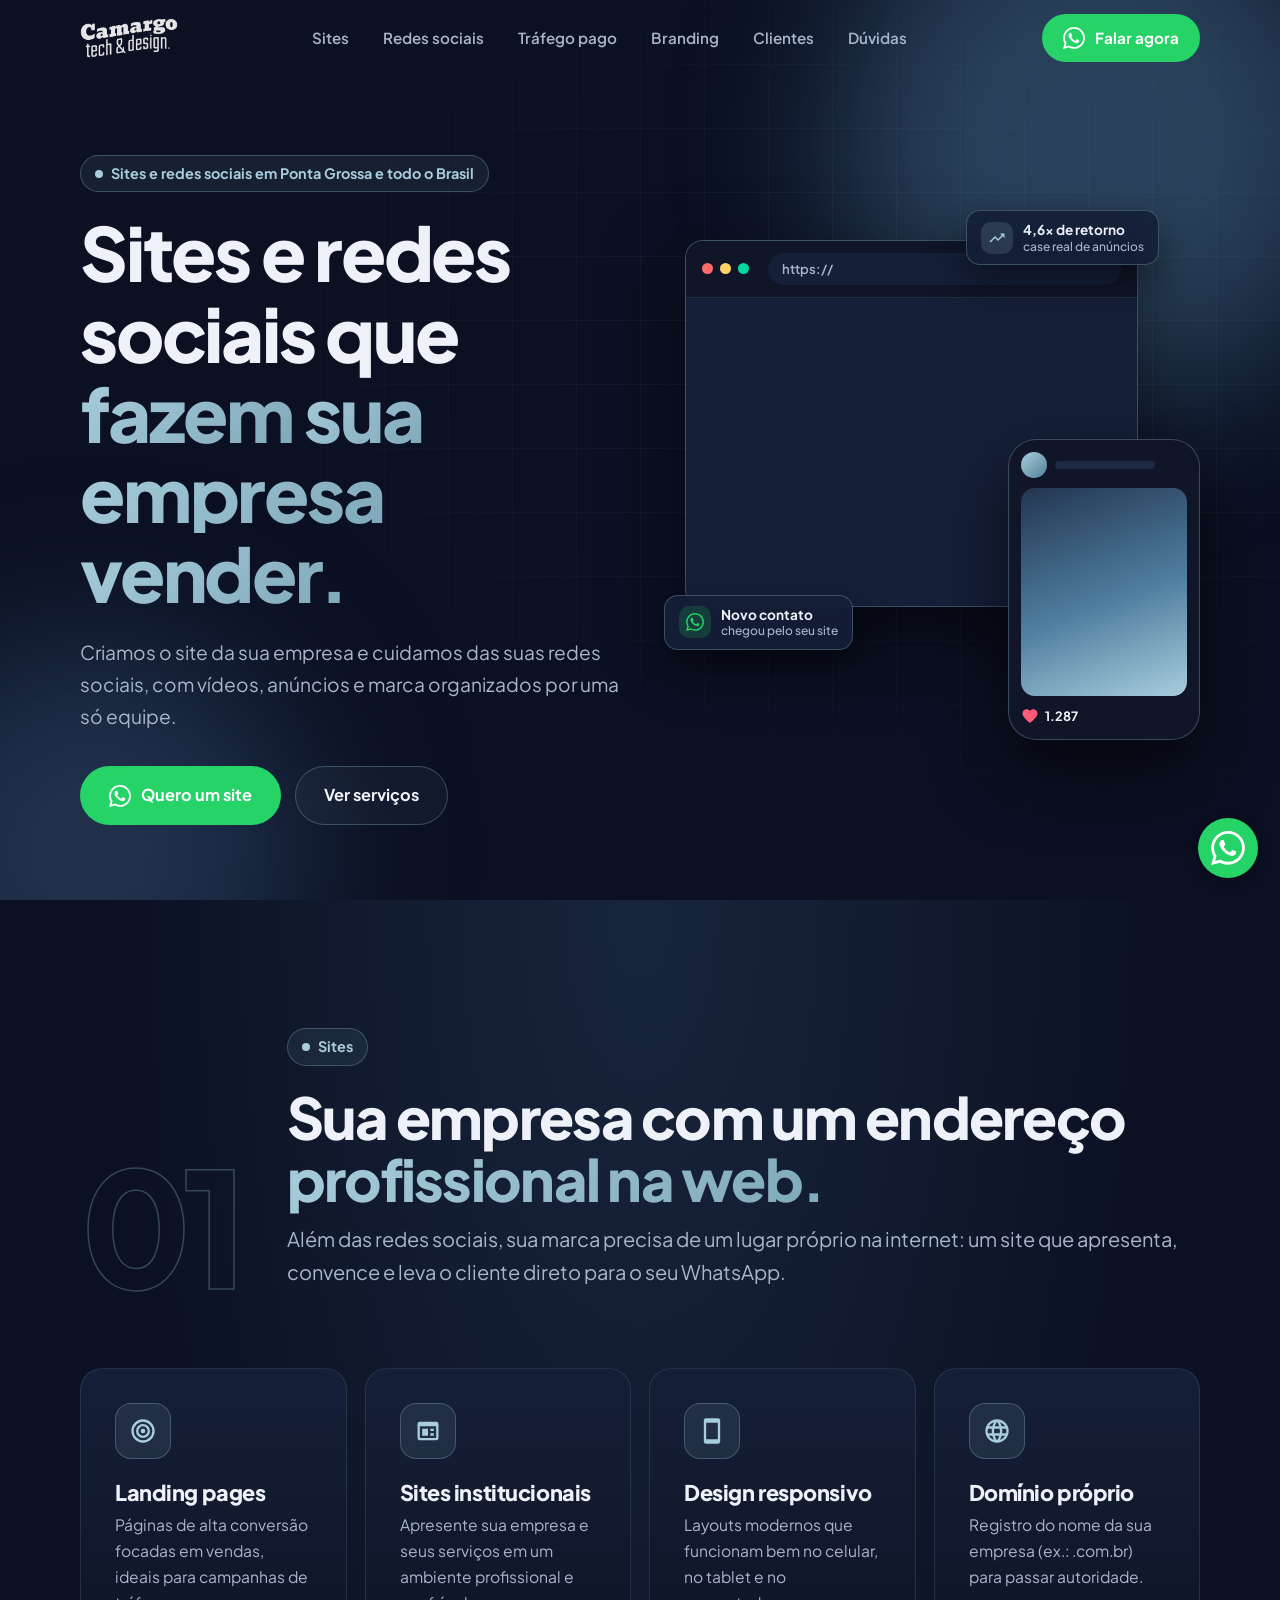
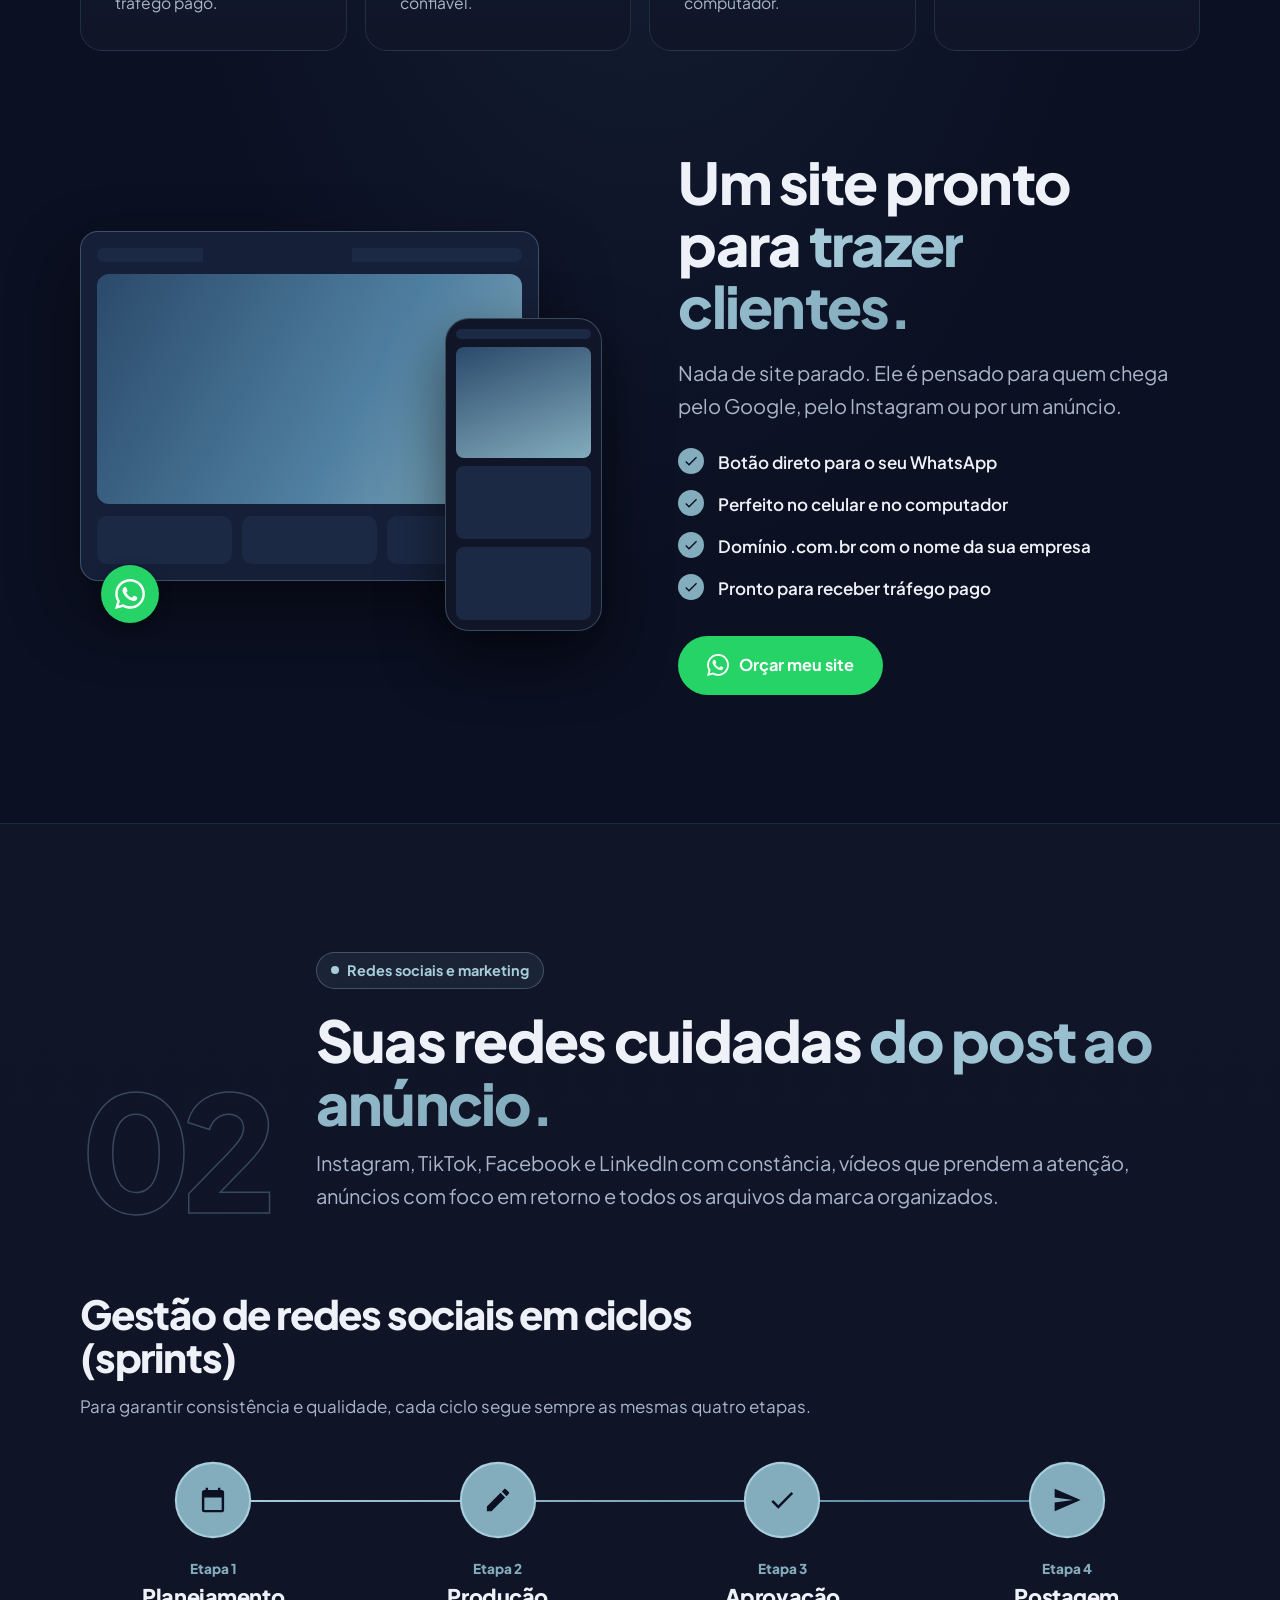
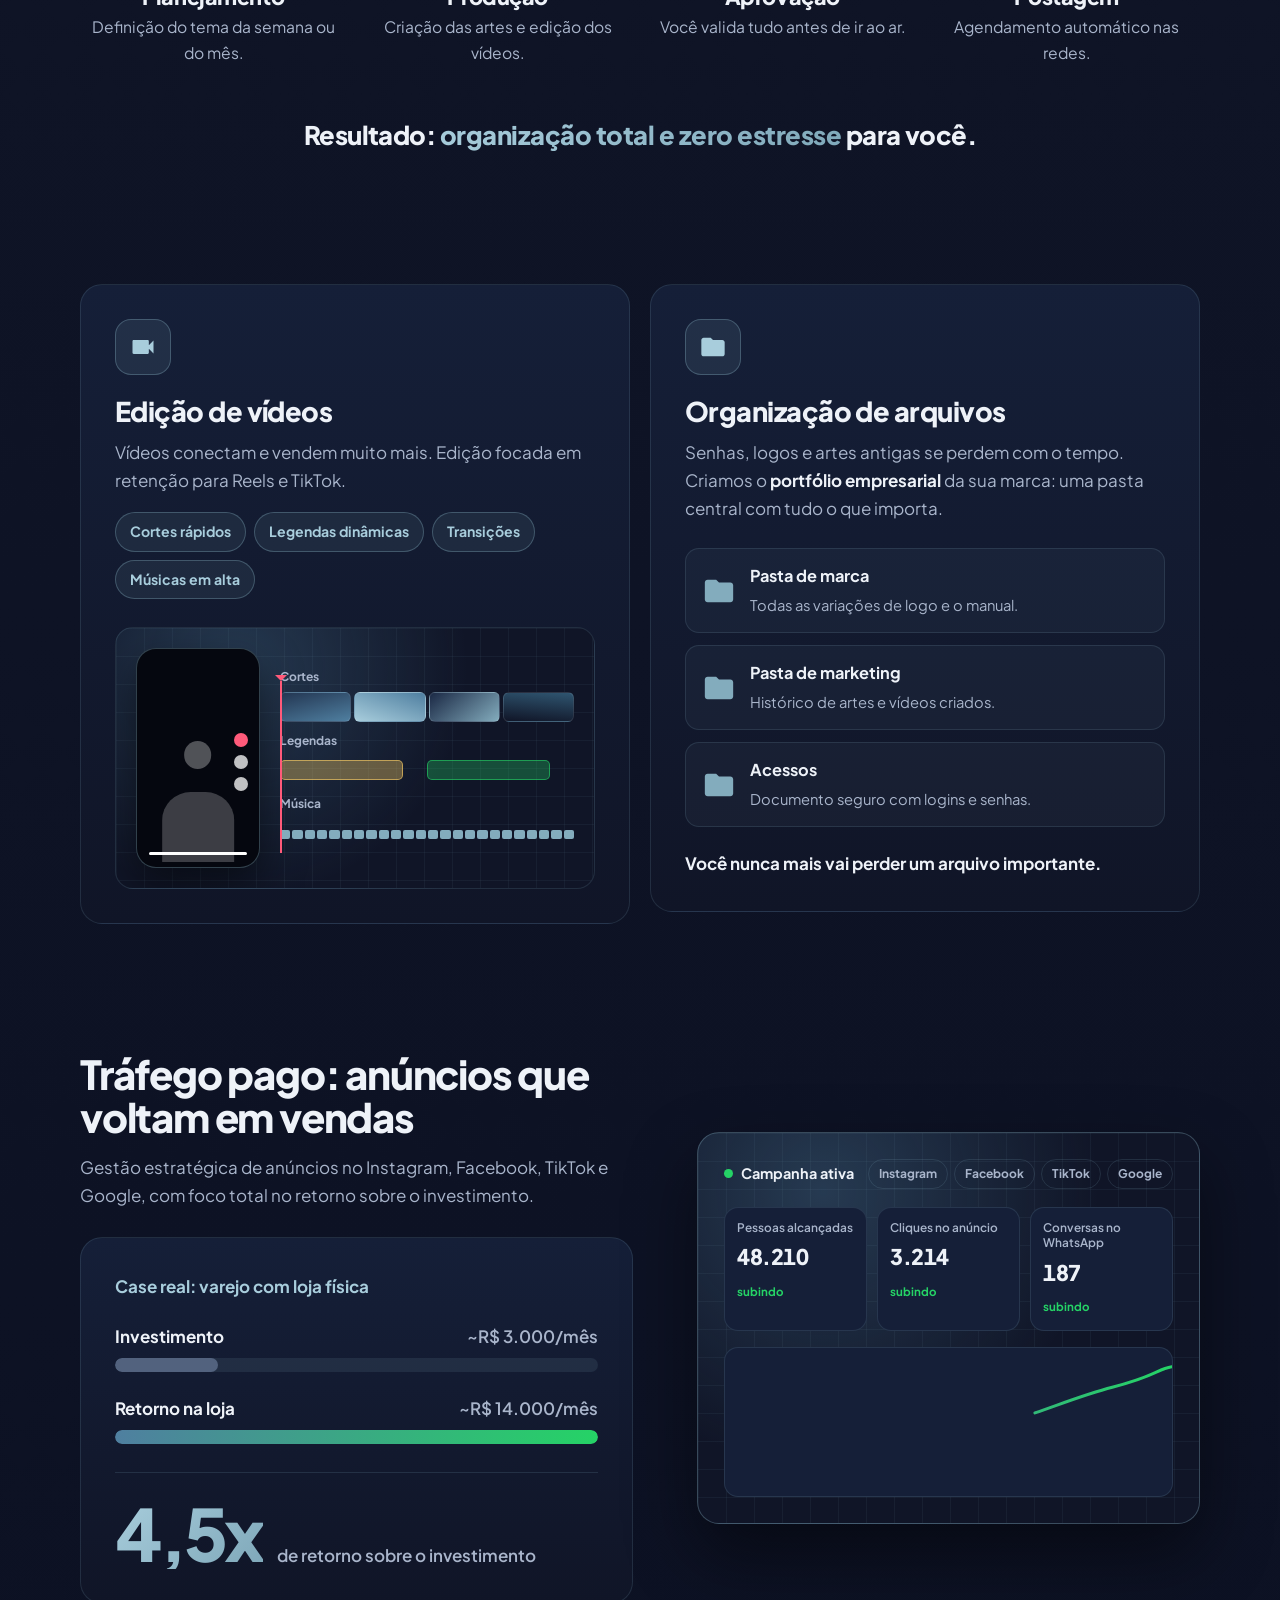
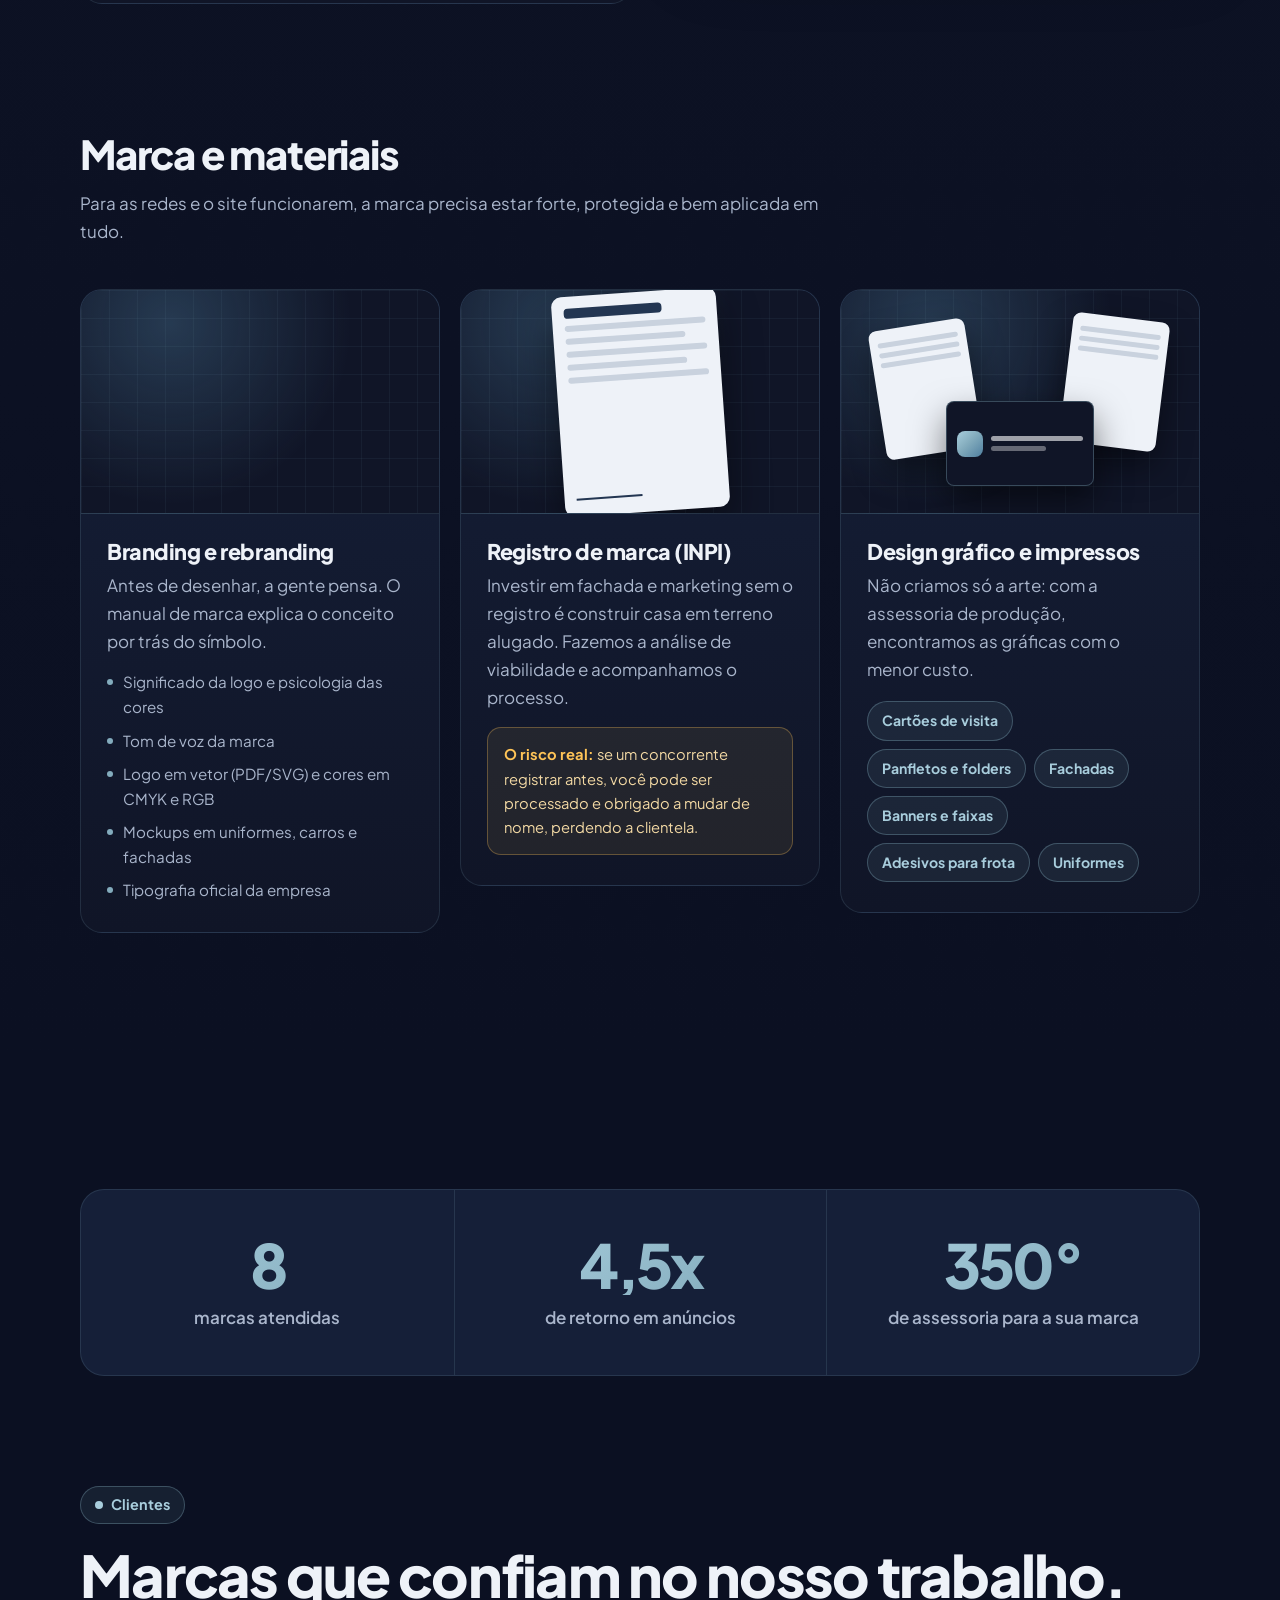
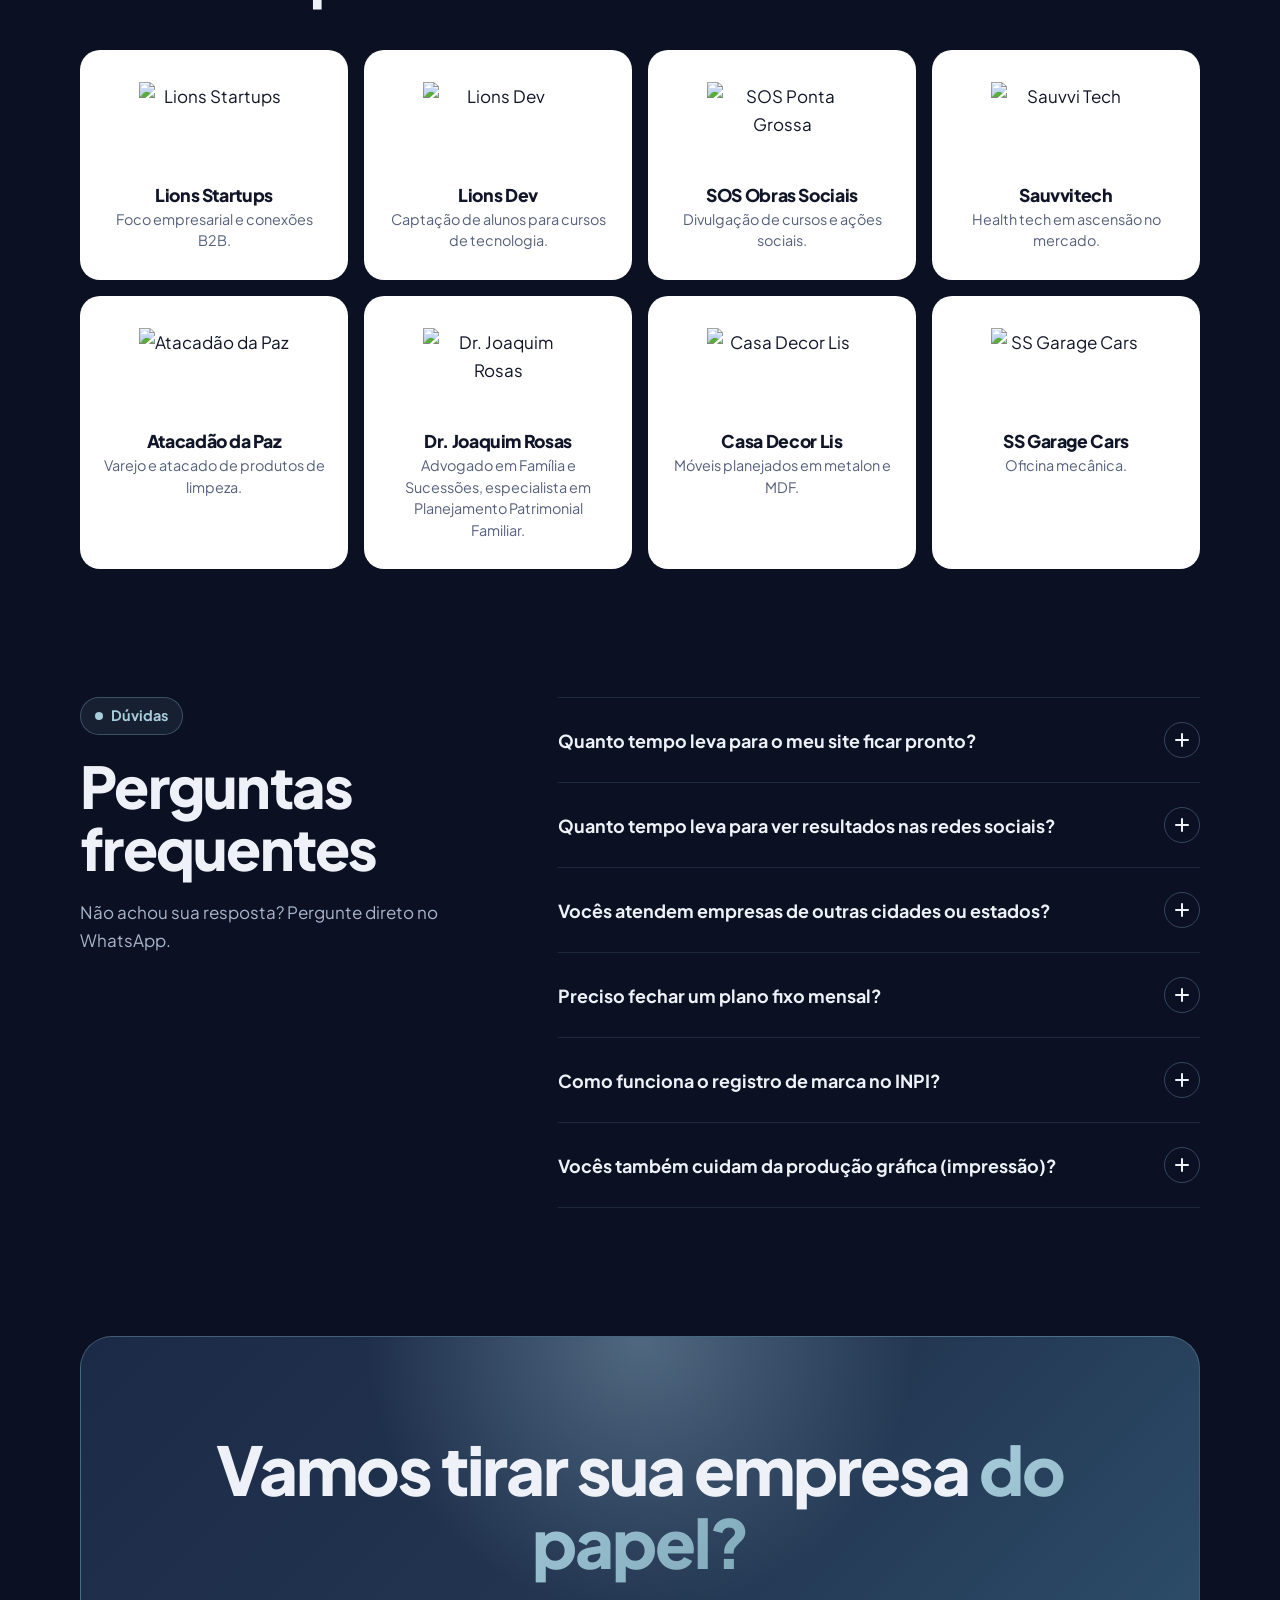
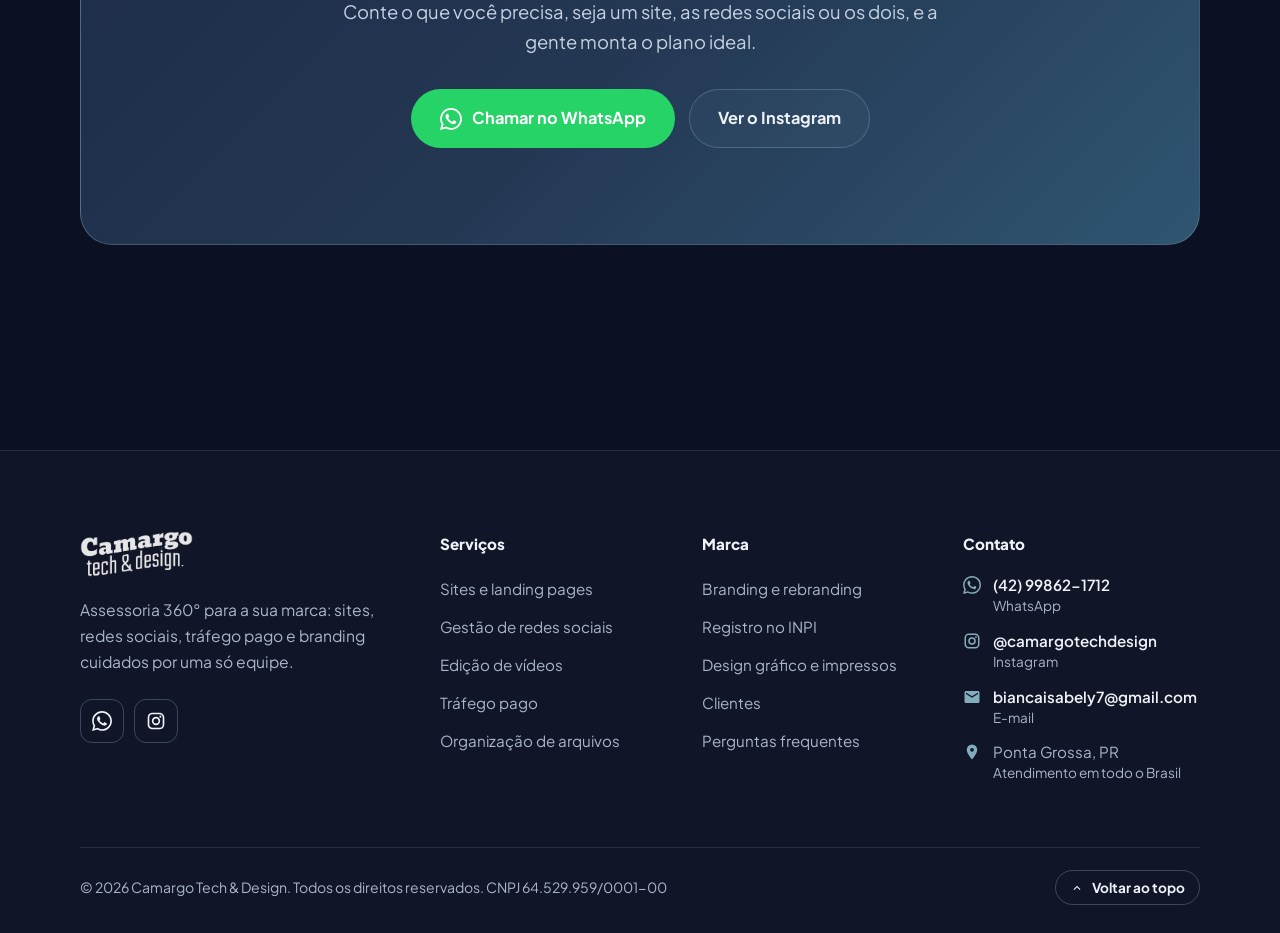
==== index.html @ 4eed2952 "Adiciona e-mail e CNPJ no rodapé Co-Authored-By: Claude Opus 5.5 <noreply@anthropic.com> Claude-Sess" ====
<!DOCTYPE html>
<html lang="pt-BR">
<head>
    <meta charset="UTF-8">
    <meta name="viewport" content="width=device-width, initial-scale=1.0">
    <title>Camargo Tech & Design | Sites, Redes Sociais, Tráfego Pago e Branding</title>
    <meta name="description" content="Sites profissionais, landing pages e gestão de redes sociais. Também cuidamos de edição de vídeos, tráfego pago, branding, registro no INPI e organização dos arquivos da sua marca.">
    <meta name="theme-color" content="#0b1022">
    <link rel="canonical" href="https://camargotechdesign.com.br/">
    <meta property="og:title" content="Camargo Tech & Design">
    <meta property="og:description" content="Sites profissionais e redes sociais que vendem. Assessoria completa para a sua marca.">
    <meta property="og:image" content="https://camargotechdesign.com.br/icon-camargo.png">
    <meta property="og:type" content="website">
    <meta property="og:url" content="https://camargotechdesign.com.br/">
    <link rel="icon" type="image/png" href="favicon.png">
    <link rel="preconnect" href="https://fonts.googleapis.com">
    <link rel="preconnect" href="https://fonts.gstatic.com" crossorigin>
    <link href="https://fonts.googleapis.com/css2?family=Plus+Jakarta+Sans:wght@400;500;600;700;800&display=swap" rel="stylesheet">
    <style>
        /* =========================================
           TOKENS
           ========================================= */
        :root {
            --bg: #0b1022;
            --bg-2: #101527;
            --surface: #151f38;
            --surface-2: #1b2945;
            --navy: #233652;
            --steel: #83acbd;
            --steel-light: #a8cddc;
            --text: #eef2f8;
            --muted: #a9b5cb;
            --line: rgba(131, 172, 189, 0.16);
            --line-strong: rgba(131, 172, 189, 0.35);
            --wa: #25d366;
            --grad: linear-gradient(135deg, #a8cddc 0%, #83acbd 45%, #4f7fa0 100%);
            --font: 'Plus Jakarta Sans', system-ui, -apple-system, 'Segoe UI', sans-serif;
            --wrap: 1200px;
            --gutter: clamp(16px, 4vw, 40px);
            --ease: cubic-bezier(.2, .8, .2, 1);
        }

        *, *::before, *::after { margin: 0; padding: 0; box-sizing: border-box; }
        html { scroll-behavior: smooth; scroll-padding-top: 84px; overflow-x: clip; }
        body {
            font-family: var(--font);
            font-size: 1.0625rem;
            line-height: 1.65;
            color: var(--text);
            background: var(--bg);
            -webkit-font-smoothing: antialiased;
            overflow-x: hidden;
        }
        img { max-width: 100%; height: auto; display: block; }
        a { color: inherit; }
        :focus-visible { outline: 3px solid var(--steel); outline-offset: 3px; border-radius: 6px; }
        .wrap { max-width: var(--wrap); margin: 0 auto; padding: 0 var(--gutter); position: relative; }
        section { padding: clamp(80px, 10vw, 130px) 0; position: relative; }

        h1, h2, h3 { font-weight: 800; letter-spacing: -0.03em; line-height: 1.08; }
        h2 { font-size: clamp(2.1rem, 4.6vw, 3.6rem); margin-bottom: 18px; }
        h3 { font-size: 1.35rem; letter-spacing: -0.02em; margin-bottom: 8px; }
        p { color: var(--muted); }
        p + p { margin-top: 14px; }
        strong { color: var(--text); font-weight: 700; }
        .lead { font-size: clamp(1.1rem, 1.6vw, 1.25rem); max-width: 60ch; }
        .grad-text {
            background: var(--grad);
            background-size: 200% 200%;
            -webkit-background-clip: text;
            background-clip: text;
            -webkit-text-fill-color: transparent;
            animation: gradMove 6s ease-in-out infinite;
        }
        @keyframes gradMove { 0%, 100% { background-position: 0% 50%; } 50% { background-position: 100% 50%; } }

        .tag {
            display: inline-flex;
            align-items: center;
            gap: 8px;
            font-size: .9rem;
            font-weight: 700;
            color: var(--steel-light);
            background: rgba(131, 172, 189, .1);
            border: 1px solid var(--line-strong);
            padding: 6px 14px;
            border-radius: 999px;
            margin-bottom: 20px;
        }
        .tag::before {
            content: '';
            width: 8px; height: 8px;
            border-radius: 50%;
            background: var(--steel-light);
            box-shadow: 0 0 0 0 rgba(168, 205, 220, .6);
            animation: ping 2s infinite;
        }
        @keyframes ping {
            0% { box-shadow: 0 0 0 0 rgba(168, 205, 220, .6); }
            80%, 100% { box-shadow: 0 0 0 10px rgba(168, 205, 220, 0); }
        }

        /* =========================================
           BOTÕES
           ========================================= */
        .btn {
            display: inline-flex;
            align-items: center;
            justify-content: center;
            gap: 10px;
            font-family: var(--font);
            font-weight: 700;
            font-size: 1.02rem;
            text-decoration: none;
            padding: 15px 28px;
            border-radius: 999px;
            border: 1.5px solid transparent;
            position: relative;
            overflow: hidden;
            transition: transform .3s var(--ease), box-shadow .3s ease, background-color .3s ease, border-color .3s ease;
        }
        .btn svg { width: 20px; height: 20px; fill: currentColor; flex-shrink: 0; }
        .btn:hover { transform: translateY(-2px); }
        /* Botão no padrão do WhatsApp: verde oficial, ícone e texto brancos */
        .btn-wa { background: var(--wa); color: #fff; font-weight: 700; }
        .btn-wa:hover { background: #1ebe5d; }
        .btn-wa svg { width: 22px; height: 22px; }
        .btn-ghost { border-color: var(--line-strong); color: var(--text); background: rgba(131,172,189,.06); }
        .btn-ghost:hover { border-color: var(--steel-light); background: rgba(131,172,189,.14); }

        /* =========================================
           NAVBAR
           ========================================= */
        .nav {
            position: fixed;
            top: 0; left: 0; right: 0;
            z-index: 50;
            transition: background-color .4s ease, border-color .4s ease;
            border-bottom: 1px solid transparent;
        }
        .nav.scrolled {
            background: rgba(11, 16, 34, .82);
            backdrop-filter: blur(16px);
            -webkit-backdrop-filter: blur(16px);
            border-color: var(--line);
        }
        .nav .wrap { display: flex; align-items: center; justify-content: space-between; gap: 24px; height: 76px; }
        .nav-logo img { height: 40px; width: auto; }
        .nav-links { display: flex; gap: 6px; list-style: none; }
        .nav-links a {
            display: block;
            padding: 8px 14px;
            border-radius: 999px;
            font-weight: 600;
            font-size: .95rem;
            color: var(--muted);
            text-decoration: none;
            transition: color .25s ease, background-color .25s ease;
        }
        .nav-links a:hover, .nav-links a.active { color: var(--text); background: rgba(131,172,189,.12); }
        .nav .btn { padding: 10px 20px; font-size: .95rem; }
        .nav-toggle {
            display: none;
            width: 44px; height: 44px;
            border: 1px solid var(--line-strong);
            border-radius: 12px;
            background: transparent;
            cursor: pointer;
            position: relative;
        }
        .nav-toggle span {
            position: absolute;
            left: 11px;
            width: 20px; height: 2px;
            border-radius: 2px;
            background: var(--text);
            transition: transform .35s var(--ease), opacity .3s ease;
        }
        .nav-toggle span:nth-child(1) { top: 15px; }
        .nav-toggle span:nth-child(2) { top: 21px; }
        .nav-toggle span:nth-child(3) { top: 27px; }
        .nav-toggle.open span:nth-child(1) { transform: translateY(6px) rotate(45deg); }
        .nav-toggle.open span:nth-child(2) { opacity: 0; }
        .nav-toggle.open span:nth-child(3) { transform: translateY(-6px) rotate(-45deg); }
        .mobile-menu {
            position: fixed;
            inset: 76px 0 0 0;
            z-index: 49;
            background: rgba(11, 16, 34, .97);
            backdrop-filter: blur(16px);
            -webkit-backdrop-filter: blur(16px);
            padding: 24px var(--gutter);
            display: flex;
            flex-direction: column;
            gap: 4px;
            opacity: 0;
            visibility: hidden;
            transform: translateY(-12px);
            transition: opacity .35s ease, transform .35s var(--ease), visibility .35s;
        }
        .mobile-menu.open { opacity: 1; visibility: visible; transform: none; }
        .mobile-menu a:not(.btn) {
            font-weight: 700;
            font-size: 1.5rem;
            text-decoration: none;
            padding: 14px 0;
            border-bottom: 1px solid var(--line);
        }
        .mobile-menu .btn { margin-top: 24px; font-size: 1.05rem; }

        /* =========================================
           HERO
           ========================================= */
        .hero {
            position: relative;
            min-height: 100vh;
            padding: 140px 0 60px;
            display: flex;
            flex-direction: column;
            justify-content: center;
            overflow: hidden;
        }
        .hero::before {
            content: '';
            position: absolute;
            inset: 0;
            background-image:
                linear-gradient(var(--line) 1px, transparent 1px),
                linear-gradient(90deg, var(--line) 1px, transparent 1px);
            background-size: 64px 64px;
            mask-image: radial-gradient(ellipse at 70% 40%, #000 0%, transparent 65%);
            -webkit-mask-image: radial-gradient(ellipse at 70% 40%, #000 0%, transparent 65%);
            opacity: .6;
            pointer-events: none;
        }
        .orb { position: absolute; border-radius: 50%; filter: blur(80px); pointer-events: none; }
        .orb.o1 { width: 520px; height: 520px; top: -120px; right: -80px; background: rgba(79, 127, 160, .45); animation: drift 14s ease-in-out infinite; }
        .orb.o2 { width: 420px; height: 420px; bottom: -160px; left: -120px; background: rgba(35, 54, 82, .9); animation: drift 18s ease-in-out infinite reverse; }
        @keyframes drift {
            0%, 100% { transform: translate(0, 0) scale(1); }
            50% { transform: translate(-40px, 30px) scale(1.1); }
        }
        .hero .wrap {
            display: grid;
            grid-template-columns: 1.05fr 1fr;
            gap: clamp(40px, 5vw, 72px);
            align-items: center;
        }
        .hero h1 { font-size: clamp(2.6rem, 5.8vw, 4.8rem); margin-bottom: 24px; }
        .hero h1 .w {
            display: inline-block;
            opacity: 0;
            transform: translateY(40px) rotate(3deg);
            animation: wordIn .8s var(--ease) forwards;
        }
        @keyframes wordIn { to { opacity: 1; transform: none; } }
        .hero h1 .w.grad-text { animation: wordIn .8s var(--ease) forwards, gradMove 6s ease-in-out infinite; }
        .hero-text { font-size: 1.2rem; max-width: 48ch; margin-bottom: 34px; }
        .hero-cta { display: flex; flex-wrap: wrap; gap: 14px; }
        .fade-in { opacity: 0; animation: fadeUp .9s var(--ease) forwards; }
        @keyframes fadeUp { from { opacity: 0; transform: translateY(24px); } to { opacity: 1; transform: none; } }

        /* Mockup animado: site sendo montado + post no celular */
        .mock { position: relative; height: clamp(360px, 40vw, 500px); }
        .browser {
            position: absolute;
            top: 0; left: 0;
            width: 88%;
            background: var(--surface);
            border: 1px solid var(--line-strong);
            border-radius: 18px;
            box-shadow: 0 30px 80px rgba(0,0,0,.5);
            overflow: hidden;
            animation: floatY 7s ease-in-out infinite;
        }
        .browser-bar {
            display: flex;
            align-items: center;
            gap: 7px;
            padding: 12px 16px;
            border-bottom: 1px solid var(--line);
            background: var(--bg-2);
        }
        .browser-bar i { width: 11px; height: 11px; border-radius: 50%; }
        .browser-bar i:nth-child(1) { background: #ff6b6b; }
        .browser-bar i:nth-child(2) { background: #ffd166; }
        .browser-bar i:nth-child(3) { background: #06d6a0; }
        .url {
            margin-left: 12px;
            flex: 1;
            font-size: .82rem;
            font-weight: 600;
            color: var(--muted);
            background: var(--surface);
            border-radius: 999px;
            padding: 5px 14px;
            overflow: hidden;
            white-space: nowrap;
        }
        .typed { display: inline-block; overflow: hidden; vertical-align: bottom; color: var(--steel-light); font-weight: 700; width: 0; animation: typing 9s steps(17) infinite; }
        @keyframes typing { 0% { width: 0; } 20%, 90% { width: 17ch; } 100% { width: 0; } }
        .screen { padding: 18px; display: grid; gap: 12px; }
        .blk { border-radius: 10px; background: var(--surface-2); opacity: 0; animation: build 9s var(--ease) infinite; }
        .blk.nav-b { height: 18px; background: linear-gradient(90deg, var(--surface-2) 30%, transparent 30% 55%, var(--surface-2) 55%); animation-delay: .4s; }
        .blk.hero-b {
            height: clamp(110px, 12vw, 150px);
            background: linear-gradient(120deg, #2b4a6b, #4f7fa0 60%, #83acbd);
            animation-delay: .9s;
            padding: 18px;
            display: flex;
            flex-direction: column;
            justify-content: center;
            gap: 10px;
        }
        .blk.hero-b span { display: block; height: 12px; border-radius: 6px; background: rgba(255,255,255,.85); }
        .blk.hero-b span:nth-child(1) { width: 62%; height: 16px; }
        .blk.hero-b span:nth-child(2) { width: 44%; opacity: .7; }
        .blk.hero-b span:nth-child(3) { width: 90px; height: 24px; border-radius: 999px; background: var(--wa); margin-top: 6px; }
        .cards-b { display: grid; grid-template-columns: repeat(3, 1fr); gap: 12px; }
        .cards-b .blk { height: clamp(56px, 7vw, 80px); }
        .cards-b .blk:nth-child(1) { animation-delay: 1.4s; }
        .cards-b .blk:nth-child(2) { animation-delay: 1.6s; }
        .cards-b .blk:nth-child(3) { animation-delay: 1.8s; }
        @keyframes build {
            0% { opacity: 0; transform: translateY(14px) scale(.96); }
            8%, 88% { opacity: 1; transform: none; }
            100% { opacity: 0; transform: translateY(-6px); }
        }
        .phone {
            position: absolute;
            right: 0; bottom: 0;
            width: clamp(150px, 15vw, 196px);
            background: var(--bg-2);
            border: 1px solid var(--line-strong);
            border-radius: 28px;
            padding: 12px;
            box-shadow: 0 30px 70px rgba(0,0,0,.6);
            animation: floatY 6s ease-in-out infinite reverse;
        }
        .post-head { display: flex; align-items: center; gap: 8px; margin-bottom: 10px; }
        .post-head i { width: 26px; height: 26px; border-radius: 50%; background: var(--grad); flex-shrink: 0; }
        .post-head span { height: 8px; width: 60%; border-radius: 4px; background: var(--surface-2); }
        .post-img {
            aspect-ratio: 4 / 5;
            border-radius: 14px;
            background: linear-gradient(160deg, #233652, #4f7fa0 55%, #a8cddc);
            position: relative;
            overflow: hidden;
        }
        .post-img::after {
            content: '';
            position: absolute;
            inset: 0;
            background: linear-gradient(100deg, transparent 30%, rgba(255,255,255,.25) 50%, transparent 70%);
            transform: translateX(-100%);
            animation: sheen 3.5s ease-in-out infinite;
        }
        @keyframes sheen { 60%, 100% { transform: translateX(100%); } }
        .post-foot { display: flex; align-items: center; gap: 6px; margin-top: 10px; font-size: .8rem; font-weight: 700; }
        .post-foot svg { width: 18px; height: 18px; fill: #ff5a7a; animation: beat 1.6s ease-in-out infinite; }
        @keyframes beat { 0%, 100% { transform: scale(1); } 15% { transform: scale(1.3); } 30% { transform: scale(1); } }
        .float-chip {
            position: absolute;
            display: flex;
            align-items: center;
            gap: 10px;
            background: rgba(21, 31, 56, .92);
            backdrop-filter: blur(10px);
            -webkit-backdrop-filter: blur(10px);
            border: 1px solid var(--line-strong);
            border-radius: 14px;
            padding: 10px 14px;
            font-size: .85rem;
            font-weight: 700;
            line-height: 1.3;
            box-shadow: 0 16px 40px rgba(0,0,0,.45);
            white-space: nowrap;
        }
        .float-chip small { display: block; font-weight: 500; color: var(--muted); font-size: .75rem; }
        .float-chip .ic { width: 32px; height: 32px; border-radius: 10px; display: grid; place-items: center; flex-shrink: 0; }
        .float-chip .ic svg { width: 18px; height: 18px; fill: currentColor; }
        .chip-a { left: -4%; bottom: 18%; animation: floatY 5s ease-in-out infinite; }
        .chip-a .ic { background: rgba(37,211,102,.18); color: var(--wa); }
        .chip-b { right: 8%; top: -6%; animation: floatY 6.5s ease-in-out infinite reverse; }
        .chip-b .ic { background: rgba(131,172,189,.2); color: var(--steel-light); }
        @keyframes floatY { 0%, 100% { transform: translateY(0); } 50% { transform: translateY(-14px); } }

        /* =========================================
           DIVISOR DE PARTE
           ========================================= */
        .part-head {
            display: grid;
            grid-template-columns: auto 1fr;
            gap: clamp(20px, 4vw, 48px);
            align-items: end;
            margin-bottom: clamp(48px, 7vw, 80px);
        }
        .part-num {
            font-size: clamp(5rem, 13vw, 10rem);
            font-weight: 800;
            line-height: .8;
            letter-spacing: -0.06em;
            color: transparent;
            -webkit-text-stroke: 1.5px var(--line-strong);
        }
        .part-head h2 { margin-bottom: 12px; }

        /* Reveal ao rolar */
        .js .rv { opacity: 0; transform: translateY(36px); transition: opacity .9s var(--ease), transform .9s var(--ease); transition-delay: var(--d, 0s); }
        .js .rv-l { opacity: 0; transform: translateX(-48px); transition: opacity .9s var(--ease), transform .9s var(--ease); transition-delay: var(--d, 0s); }
        .js .rv-r { opacity: 0; transform: translateX(48px); transition: opacity .9s var(--ease), transform .9s var(--ease); transition-delay: var(--d, 0s); }
        .js .rv.in, .js .rv-l.in, .js .rv-r.in { opacity: 1; transform: none; }

        /* Card com brilho que segue o mouse */
        .card {
            position: relative;
            background: linear-gradient(180deg, var(--surface) 0%, var(--bg-2) 100%);
            border: 1px solid var(--line);
            border-radius: 22px;
            padding: clamp(24px, 3vw, 34px);
            overflow: hidden;
        }
        .card, .js .card.rv.in, .js .card.rv-l.in, .js .card.rv-r.in { transition: transform .45s var(--ease), border-color .35s ease, box-shadow .45s ease, opacity .9s var(--ease); }
        .card::before {
            content: '';
            position: absolute;
            inset: 0;
            background: radial-gradient(420px circle at var(--mx, 50%) var(--my, 0%), rgba(131,172,189,.16), transparent 45%);
            opacity: 0;
            transition: opacity .4s ease;
            pointer-events: none;
        }
        .card:hover { transform: translateY(-8px); border-color: var(--line-strong); box-shadow: 0 26px 60px rgba(0,0,0,.4); }
        .card:hover::before { opacity: 1; }
        .card > * { position: relative; }
        .icon {
            width: 56px; height: 56px;
            border-radius: 16px;
            display: grid; place-items: center;
            background: rgba(131,172,189,.12);
            border: 1px solid var(--line-strong);
            color: var(--steel-light);
            margin-bottom: 22px;
            transition: transform .45s var(--ease), background-color .3s ease;
        }
        .icon svg { width: 28px; height: 28px; fill: currentColor; }
        .card:hover .icon { transform: rotate(-8deg) scale(1.08); background: rgba(131,172,189,.22); }

        /* =========================================
           PARTE 01 – SITES
           ========================================= */
        .sites { background: radial-gradient(ellipse at top, rgba(35,54,82,.55), transparent 60%), var(--bg); }
        .site-grid { display: grid; grid-template-columns: repeat(4, 1fr); gap: 18px; }
        .site-grid p { font-size: .98rem; }
        .site-feature {
            margin-top: clamp(64px, 8vw, 100px);
            display: grid;
            grid-template-columns: 1fr 1fr;
            gap: clamp(36px, 6vw, 80px);
            align-items: center;
        }
        .devices { position: relative; aspect-ratio: 5 / 4; }
        .laptop {
            position: absolute;
            inset: 4% 12% 12% 0;
            background: var(--surface);
            border: 1px solid var(--line-strong);
            border-radius: 18px;
            padding: 16px;
            display: grid;
            grid-template-rows: 14px 1fr auto;
            gap: 12px;
            box-shadow: 0 30px 70px rgba(0,0,0,.45);
        }
        .laptop .l-nav { border-radius: 7px; background: linear-gradient(90deg, var(--surface-2) 25%, transparent 25% 60%, var(--surface-2) 60%); }
        .laptop .l-hero { border-radius: 12px; background: linear-gradient(120deg, #2b4a6b, #4f7fa0 60%, #83acbd); position: relative; overflow: hidden; }
        .laptop .l-hero::after { content: ''; position: absolute; inset: 0; background: linear-gradient(100deg, transparent 35%, rgba(255,255,255,.2) 50%, transparent 65%); transform: translateX(-100%); animation: sheen 4s ease-in-out infinite; }
        .laptop .l-row { display: grid; grid-template-columns: repeat(3, 1fr); gap: 10px; }
        .laptop .l-row i { height: 48px; border-radius: 10px; background: var(--surface-2); }
        .mini-phone {
            position: absolute;
            right: 0; bottom: 0;
            width: 30%;
            aspect-ratio: 9 / 18;
            background: var(--bg-2);
            border: 1px solid var(--line-strong);
            border-radius: 24px;
            padding: 10px;
            display: grid;
            grid-template-rows: 10px 38% 1fr 1fr;
            gap: 8px;
            box-shadow: 0 24px 60px rgba(0,0,0,.55);
            animation: floatY 6s ease-in-out infinite;
        }
        .mini-phone i { border-radius: 8px; background: var(--surface-2); }
        .mini-phone i:nth-child(2) { background: linear-gradient(160deg, #2b4a6b, #83acbd); }
        .wa-bubble {
            position: absolute;
            left: 4%; bottom: 2%;
            width: 58px; height: 58px;
            border-radius: 50%;
            background: var(--wa);
            color: #fff;
            display: grid; place-items: center;
            box-shadow: 0 4px 14px rgba(0,0,0,.35);
            animation: pulse 2.2s infinite;
        }
        .wa-bubble svg { width: 30px; height: 30px; fill: currentColor; }
        @keyframes pulse {
            0% { box-shadow: 0 0 0 0 rgba(37,211,102,.5); }
            80%, 100% { box-shadow: 0 0 0 22px rgba(37,211,102,0); }
        }
        .checks { list-style: none; margin: 26px 0 34px; display: grid; gap: 14px; }
        .checks li { display: flex; gap: 14px; align-items: flex-start; font-weight: 600; }
        .checks svg { width: 26px; height: 26px; flex-shrink: 0; fill: var(--bg); background: var(--steel); border-radius: 50%; padding: 5px; }

        /* =========================================
           PARTE 02 – REDES SOCIAIS E MARKETING
           ========================================= */
        .social { background: linear-gradient(180deg, var(--bg-2) 0%, var(--bg) 100%); border-top: 1px solid var(--line); }
        .block + .block { margin-top: clamp(80px, 10vw, 130px); }
        .block-head { max-width: 760px; margin-bottom: 44px; }
        .block-head h3 { font-size: clamp(1.7rem, 3.2vw, 2.5rem); letter-spacing: -0.03em; margin-bottom: 14px; }

        /* Sprints */
        .timeline { position: relative; display: grid; grid-template-columns: repeat(4, 1fr); gap: 18px; }
        .timeline::before, .timeline::after {
            content: '';
            position: absolute;
            top: 36px; left: 12.5%; right: 12.5%;
            height: 2px;
            background: var(--line);
        }
        .timeline::after { background: var(--grad); transform: scaleX(0); transform-origin: left; transition: transform 1.8s var(--ease) .2s; }
        .timeline.in::after { transform: scaleX(1); }
        .step { text-align: center; padding: 0 8px; }
        .step h3 { margin-bottom: 6px; }
        .step-dot {
            position: relative;
            z-index: 1;
            width: 72px; height: 72px;
            margin: 0 auto 22px;
            border-radius: 50%;
            display: grid; place-items: center;
            background: var(--surface);
            border: 2px solid var(--line-strong);
            color: var(--steel-light);
            transition: background-color .5s ease, color .5s ease, border-color .5s ease, transform .5s var(--ease);
            transition-delay: var(--dd, 0s);
        }
        .step-dot svg { width: 28px; height: 28px; fill: currentColor; }
        .timeline.in .step-dot { background: var(--steel); color: var(--bg); border-color: var(--steel-light); transform: scale(1.06); }
        .step-num { display: block; font-size: .85rem; font-weight: 800; color: var(--steel); margin-bottom: 4px; }
        .step p { font-size: .98rem; max-width: 24ch; margin: 0 auto; }
        .result {
            margin-top: 48px;
            text-align: center;
            font-size: clamp(1.2rem, 2.2vw, 1.6rem);
            font-weight: 800;
            letter-spacing: -0.02em;
            color: var(--text);
        }

        /* Vídeos + organização lado a lado */
        .duo { display: grid; grid-template-columns: 1fr 1fr; gap: 20px; align-items: start; }
        .duo .card h3 { font-size: 1.7rem; margin-bottom: 12px; }
        .pills { display: flex; flex-wrap: wrap; gap: 8px; list-style: none; margin-top: 18px; }
        .pills li {
            font-size: .88rem;
            font-weight: 700;
            padding: 7px 14px;
            border-radius: 999px;
            background: rgba(131,172,189,.1);
            border: 1px solid var(--line-strong);
            color: var(--steel-light);
        }
        .tree { list-style: none; margin-top: 26px; display: grid; gap: 12px; }
        .tree li {
            display: flex;
            gap: 14px;
            align-items: center;
            background: rgba(131,172,189,.06);
            border: 1px solid var(--line);
            border-radius: 14px;
            padding: 14px 16px;
        }
        .js .tree li.rv.in { transition: transform .4s var(--ease), background-color .3s ease, opacity .9s var(--ease); transition-delay: 0s; }
        .tree li:hover { transform: translateX(8px); background: rgba(131,172,189,.12); }
        .tree svg { width: 34px; height: 34px; flex-shrink: 0; fill: var(--steel); }
        .tree b { display: block; font-size: 1.02rem; }
        .tree span { font-size: .92rem; color: var(--muted); }

        /* Tráfego pago */
        .ads { display: grid; grid-template-columns: 1.1fr 1fr; gap: clamp(32px, 5vw, 64px); align-items: center; }
        .bar-row + .bar-row { margin-top: 22px; }
        .bar-label { display: flex; justify-content: space-between; font-weight: 700; margin-bottom: 8px; }
        .bar-label span { color: var(--muted); font-weight: 600; }
        .bar { height: 14px; border-radius: 999px; background: rgba(131,172,189,.12); overflow: hidden; }
        .bar i { display: block; height: 100%; border-radius: 999px; width: 0; transition: width 1.6s var(--ease) .3s; }
        .bar.in-b i { background: #52627e; }
        .bar.out-b i { background: linear-gradient(90deg, #4f7fa0, var(--wa)); }
        .ads-case.in .bar.in-b i { width: 21.4%; }
        .ads-case.in .bar.out-b i { width: 100%; }
        .roi { display: flex; align-items: baseline; gap: 14px; margin-top: 28px; padding-top: 24px; border-top: 1px solid var(--line); }
        .roi b { font-size: clamp(3rem, 6vw, 4.5rem); font-weight: 800; letter-spacing: -0.05em; line-height: 1; }
        .roi span { color: var(--muted); font-weight: 600; }

        /* Marca e materiais */
        .brand-grid { display: grid; grid-template-columns: repeat(3, 1fr); gap: 20px; align-items: start; }
        .brand-grid .card { padding: 0; }
        .brand-body { padding: 26px 26px 30px; }
        .mini-list { list-style: none; margin-top: 14px; display: grid; gap: 8px; }
        .mini-list li { display: flex; gap: 10px; font-size: .95rem; color: var(--muted); }
        .mini-list li::before { content: ''; width: 6px; height: 6px; border-radius: 50%; background: var(--steel); margin-top: 10px; flex-shrink: 0; }
        .warn {
            margin-top: 16px;
            padding: 14px 16px;
            border-radius: 14px;
            background: rgba(255, 196, 87, .08);
            border: 1px solid rgba(255, 196, 87, .3);
            font-size: .92rem;
            color: #f3d9a4;
        }
        .warn b { color: #ffc457; }


        /* =========================================
           CENAS ANIMADAS (substituem as imagens)
           ========================================= */
        .scene {
            position: relative;
            overflow: hidden;
            background:
                radial-gradient(circle at 25% 15%, rgba(79,127,160,.35), transparent 55%),
                var(--bg-2);
        }
        .scene::before {
            content: '';
            position: absolute;
            inset: 0;
            background-image:
                linear-gradient(var(--line) 1px, transparent 1px),
                linear-gradient(90deg, var(--line) 1px, transparent 1px);
            background-size: 28px 28px;
            opacity: .45;
            pointer-events: none;
        }
        .scene > * { position: relative; }
        .js .scene:not(.play) *, .js .scene:not(.play) *::before, .js .scene:not(.play) *::after { animation-play-state: paused !important; }

        /* ---- Edição de vídeo ---- */
        .vid {
            margin-top: 28px;
            border-radius: 18px;
            border: 1px solid var(--line);
            padding: 20px;
            display: grid;
            grid-template-columns: 124px 1fr;
            gap: 20px;
            align-items: center;
        }
        .vid-phone {
            aspect-ratio: 9 / 16;
            border-radius: 20px;
            background: #05070f;
            border: 1px solid var(--line-strong);
            padding: 5px;
            box-shadow: 0 18px 40px rgba(0,0,0,.5);
        }
        .vid-screen { position: relative; height: 100%; border-radius: 15px; overflow: hidden; }
        .vid-bg { position: absolute; inset: -6%; animation: cuts 6s steps(1, end) infinite, zoomIn 1.5s ease-in-out infinite alternate; }
        @keyframes cuts {
            0%   { background: linear-gradient(165deg, #233652, #4f7fa0); }
            25%  { background: linear-gradient(200deg, #4f7fa0, #a8cddc); }
            50%  { background: linear-gradient(140deg, #1b2945, #83acbd); }
            75%  { background: linear-gradient(185deg, #2f5570, #101527); }
        }
        @keyframes zoomIn { from { transform: scale(1); } to { transform: scale(1.08); } }
        .vid-subj { position: absolute; left: 50%; bottom: 0; width: 64%; height: 58%; transform: translateX(-50%); }
        .vid-subj::before { content: ''; position: absolute; left: 50%; top: 0; width: 38%; aspect-ratio: 1; margin-left: -19%; border-radius: 50%; background: rgba(255,255,255,.3); }
        .vid-subj::after { content: ''; position: absolute; left: 0; right: 0; bottom: 0; height: 58%; border-radius: 40% 40% 0 0; background: rgba(255,255,255,.22); }
        .vid-cap { position: absolute; left: 6%; right: 20%; bottom: 24%; display: flex; flex-wrap: wrap; justify-content: center; gap: 3px; animation: capGroup 6s steps(1, end) infinite; }
        .vid-cap.b { animation-delay: 3s; opacity: 0; }
        @keyframes capGroup { 0% { opacity: 1; } 47% { opacity: 0; } }
        .vid-cap span {
            font-weight: 800;
            font-size: .7rem;
            line-height: 1.3;
            background: #fff;
            color: var(--bg);
            padding: 1px 5px;
            border-radius: 4px;
            opacity: 0;
            animation: capPop 6s infinite;
        }
        .vid-cap span:nth-child(2) { animation-delay: .35s; }
        .vid-cap span:nth-child(3) { animation-delay: .7s; background: #ffd166; }
        .vid-cap.b span:nth-child(1) { animation-delay: 3s; }
        .vid-cap.b span:nth-child(2) { animation-delay: 3.35s; }
        .vid-cap.b span:nth-child(3) { animation-delay: 3.7s; background: var(--wa); color: #fff; }
        @keyframes capPop {
            0% { opacity: 0; transform: scale(.5); }
            4% { opacity: 1; transform: scale(1.18); }
            7% { transform: scale(1); }
            42% { opacity: 1; }
            46%, 100% { opacity: 0; }
        }
        .vid-side { position: absolute; right: 6px; bottom: 34%; display: grid; gap: 8px; }
        .vid-side i { width: 14px; height: 14px; border-radius: 50%; background: rgba(255,255,255,.75); }
        .vid-side i:first-child { background: #ff5a7a; animation: beat 1.6s ease-in-out infinite; }
        .vid-prog { position: absolute; left: 7px; right: 7px; bottom: 7px; height: 3px; border-radius: 3px; background: rgba(255,255,255,.3); overflow: hidden; }
        .vid-prog i { display: block; height: 100%; background: #fff; animation: grow 6s linear infinite; }
        @keyframes grow { from { width: 0; } to { width: 100%; } }
        .tl { position: relative; display: grid; gap: 9px; }
        .tl-label { font-size: .75rem; font-weight: 700; color: var(--muted); margin-bottom: -4px; }
        .tl-row { display: flex; gap: 3px; height: 30px; position: relative; }
        .tl-row.clips i { flex: 1; border-radius: 6px; border: 1px solid rgba(255,255,255,.1); }
        .tl-row.clips i:nth-child(1) { background: linear-gradient(165deg, #233652, #4f7fa0); }
        .tl-row.clips i:nth-child(2) { background: linear-gradient(200deg, #4f7fa0, #a8cddc); }
        .tl-row.clips i:nth-child(3) { background: linear-gradient(140deg, #1b2945, #83acbd); }
        .tl-row.clips i:nth-child(4) { background: linear-gradient(185deg, #2f5570, #101527); }
        .tl-row.text i { position: absolute; top: 5px; bottom: 5px; width: 42%; border-radius: 5px; background: rgba(255,209,102,.35); border: 1px solid rgba(255,209,102,.6); }
        .tl-row.text i:nth-child(2) { left: 50%; background: rgba(37,211,102,.3); border-color: rgba(37,211,102,.6); }
        .tl-row.wave { align-items: center; gap: 2px; }
        .tl-row.wave i { flex: 1; height: 30%; border-radius: 2px; background: var(--steel); animation: wave .9s ease-in-out infinite alternate; }
        .tl-row.wave i:nth-child(3n) { animation-delay: -.3s; }
        .tl-row.wave i:nth-child(3n+1) { animation-delay: -.6s; }
        .tl-row.wave i:nth-child(4n) { animation-duration: .7s; }
        @keyframes wave { to { height: 95%; } }
        .tl-head { position: absolute; top: 14px; bottom: -4px; left: 0; width: 2px; background: #ff5a7a; animation: head 6s linear infinite; }
        .tl-head::before { content: ''; position: absolute; top: -6px; left: -5px; border: 6px solid transparent; border-top-color: #ff5a7a; }
        @keyframes head { from { left: 0; } to { left: 100%; } }

        /* ---- Painel de anúncios ---- */
        .ads-dash { border-radius: 22px; border: 1px solid var(--line-strong); padding: clamp(18px, 2.5vw, 26px); box-shadow: 0 30px 70px rgba(0,0,0,.45); }
        .dash-top { display: flex; flex-wrap: wrap; justify-content: space-between; align-items: center; gap: 12px; margin-bottom: 18px; }
        .live { display: inline-flex; align-items: center; gap: 8px; font-weight: 700; font-size: .9rem; }
        .live i { width: 9px; height: 9px; border-radius: 50%; background: var(--wa); animation: ping 1.6s infinite; box-shadow: 0 0 0 0 rgba(37,211,102,.6); }
        .plats { display: flex; flex-wrap: wrap; gap: 6px; }
        .plats b {
            font-size: .75rem;
            padding: 4px 10px;
            border-radius: 999px;
            border: 1px solid var(--line);
            color: var(--muted);
            animation: platOn 8s infinite;
        }
        .plats b:nth-child(2) { animation-delay: 2s; }
        .plats b:nth-child(3) { animation-delay: 4s; }
        .plats b:nth-child(4) { animation-delay: 6s; }
        @keyframes platOn {
            0%, 25% { background: rgba(131,172,189,.2); color: var(--text); border-color: var(--steel); }
            26%, 100% { background: transparent; color: var(--muted); border-color: var(--line); }
        }
        .metrics { display: grid; grid-template-columns: repeat(3, 1fr); gap: 10px; margin-bottom: 16px; }
        .metric { background: var(--surface); border: 1px solid var(--line); border-radius: 14px; padding: 12px; }
        .metric span { display: block; font-size: .74rem; color: var(--muted); font-weight: 600; line-height: 1.3; }
        .metric b { display: block; font-size: clamp(1.05rem, 1.8vw, 1.35rem); font-weight: 800; letter-spacing: -0.02em; margin-top: 4px; font-variant-numeric: tabular-nums; }
        .metric em { font-style: normal; font-size: .72rem; font-weight: 700; color: var(--wa); }
        .chart { position: relative; height: 150px; border-radius: 14px; background: var(--surface); border: 1px solid var(--line); overflow: hidden; }
        .chart svg { position: absolute; inset: 12px 0 0 0; width: 100%; height: calc(100% - 12px); }
        .chart .line { fill: none; stroke: url(#lineGrad); stroke-width: 3; stroke-linecap: round; stroke-dasharray: 1; stroke-dashoffset: 1; animation: draw 7s var(--ease) infinite; }
        .chart .area { fill: url(#areaGrad); opacity: 0; animation: areaIn 7s ease infinite; }
        @keyframes draw { 0% { stroke-dashoffset: 1; } 40%, 90% { stroke-dashoffset: 0; } 100% { stroke-dashoffset: 0; opacity: 0; } }
        @keyframes areaIn { 0%, 20% { opacity: 0; } 45%, 90% { opacity: 1; } 100% { opacity: 0; } }
        .chart-dot { position: absolute; right: 6px; top: 16px; width: 12px; height: 12px; border-radius: 50%; background: var(--wa); border: 2px solid #fff; opacity: 0; animation: dotIn 7s infinite; }
        @keyframes dotIn { 0%, 38% { opacity: 0; transform: scale(0); } 44% { opacity: 1; transform: scale(1.4); } 48%, 90% { opacity: 1; transform: scale(1); } 100% { opacity: 0; } }
        .toast {
            position: absolute;
            left: 14px; bottom: 14px;
            display: flex; align-items: center; gap: 8px;
            background: #fff;
            color: #111b21;
            border-radius: 12px;
            padding: 8px 12px 8px 8px;
            font-size: .78rem;
            font-weight: 700;
            line-height: 1.25;
            box-shadow: 0 10px 24px rgba(0,0,0,.35);
            opacity: 0;
            animation: toastIn 7s var(--ease) infinite;
        }
        .toast small { display: block; font-weight: 500; color: #667781; }
        .toast .ic { width: 28px; height: 28px; border-radius: 50%; background: var(--wa); color: #fff; display: grid; place-items: center; flex-shrink: 0; }
        .toast .ic svg { width: 16px; height: 16px; fill: currentColor; }
        @keyframes toastIn { 0%, 50% { opacity: 0; transform: translateY(16px); } 56%, 88% { opacity: 1; transform: none; } 94%, 100% { opacity: 0; transform: translateY(-6px); } }

        /* ---- Cenas dos cards de marca ---- */
        .mini-scene { aspect-ratio: 16 / 10; border-bottom: 1px solid var(--line); display: grid; place-items: center; }

        /* Branding: logo sendo desenhado + cores + tipografia */
        .brand-board { display: grid; grid-template-columns: auto auto; gap: 18px 22px; align-items: center; }
        .logo-draw { width: clamp(84px, 9vw, 104px); grid-row: span 2; }
        .logo-draw circle, .logo-draw path { fill: none; stroke: var(--steel-light); stroke-width: 5; stroke-linecap: round; stroke-dasharray: 1; stroke-dashoffset: 1; animation: draw 7s var(--ease) infinite; }
        .logo-draw path { animation-delay: .5s; stroke: #fff; }
        .logo-draw .fill { fill: var(--steel); stroke: none; opacity: 0; animation: logoFill 7s ease infinite; }
        @keyframes logoFill { 0%, 35% { opacity: 0; } 50%, 90% { opacity: .35; } 100% { opacity: 0; } }
        .sw { display: flex; gap: 6px; }
        .sw i { width: 24px; height: 34px; border-radius: 6px; opacity: 0; animation: swIn 7s var(--ease) infinite; }
        .sw i:nth-child(1) { background: #101527; border: 1px solid var(--line-strong); animation-delay: .9s; }
        .sw i:nth-child(2) { background: #2f5570; animation-delay: 1.1s; }
        .sw i:nth-child(3) { background: #83acbd; animation-delay: 1.3s; }
        .sw i:nth-child(4) { background: #e6e6e6; animation-delay: 1.5s; }
        @keyframes swIn { 0% { opacity: 0; transform: translateY(18px); } 8%, 82% { opacity: 1; transform: none; } 92%, 100% { opacity: 0; } }
        .type-sample { display: flex; align-items: baseline; gap: 8px; opacity: 0; animation: swIn 7s var(--ease) 1.9s infinite; }
        .type-sample b { font-size: 2rem; font-weight: 800; line-height: 1; }
        .type-sample span { font-size: .75rem; color: var(--muted); font-weight: 600; }

        /* INPI: documento recebendo o selo */
        .doc {
            width: 46%;
            aspect-ratio: 3 / 4;
            background: #eef2f8;
            border-radius: 10px;
            padding: 12px;
            transform: rotate(-4deg);
            box-shadow: 0 18px 40px rgba(0,0,0,.45);
            display: grid;
            align-content: start;
            gap: 7px;
            position: relative;
        }
        .doc .dh { height: 10px; border-radius: 4px; background: #233652; width: 70%; }
        .doc i { height: 6px; border-radius: 3px; background: #c9d2de; }
        .doc i:nth-child(odd) { width: 85%; }
        .doc .sig { position: absolute; left: 12px; bottom: 16px; width: 40%; height: 14px; border-bottom: 2px solid #233652; }
        .stamp {
            position: absolute;
            right: -26%;
            bottom: 8%;
            width: 74px; height: 74px;
            border-radius: 50%;
            border: 3px solid var(--wa);
            color: var(--wa);
            background: rgba(11,16,34,.9);
            display: grid; place-items: center;
            text-align: center;
            font-size: .56rem;
            font-weight: 800;
            line-height: 1.1;
            opacity: 0;
            animation: stampIn 6s var(--ease) infinite;
        }
        .stamp b { display: block; font-size: 1.6rem; line-height: 1; }
        @keyframes stampIn {
            0%, 30% { opacity: 0; transform: scale(2.4) rotate(-30deg); }
            38% { opacity: 1; transform: scale(.9) rotate(-12deg); }
            42%, 88% { opacity: 1; transform: scale(1) rotate(-12deg); }
            96%, 100% { opacity: 0; transform: scale(1) rotate(-12deg); }
        }

        /* Impressos: cartão girando + folders flutuando */
        .print { position: relative; width: 80%; height: 76%; perspective: 800px; }
        .flyer { position: absolute; width: 34%; aspect-ratio: 3 / 4; border-radius: 8px; background: #eef2f8; box-shadow: 0 16px 34px rgba(0,0,0,.45); padding: 8px; display: grid; align-content: start; gap: 5px; }
        .flyer .fh { height: 38%; border-radius: 5px; background: linear-gradient(150deg, #233652, #83acbd); }
        .flyer i { height: 5px; border-radius: 3px; background: #c9d2de; }
        .flyer.f1 { left: 0; top: 4%; transform: rotate(-9deg); animation: floatY 6s ease-in-out infinite; }
        .flyer.f2 { right: 0; top: 0; transform: rotate(7deg); animation: floatY 7s ease-in-out infinite reverse; }
        .flyer.f2 .fh { background: linear-gradient(150deg, #2f5570, #a8cddc); }
        .bcard { position: absolute; left: 50%; bottom: 0; width: 52%; aspect-ratio: 1.75; margin-left: -26%; transform-style: preserve-3d; animation: flip 6s var(--ease) infinite; }
        .bcard > div { position: absolute; inset: 0; border-radius: 8px; backface-visibility: hidden; -webkit-backface-visibility: hidden; box-shadow: 0 16px 34px rgba(0,0,0,.5); padding: 10px; }
        .bcard .front { background: #101527; border: 1px solid var(--line-strong); display: flex; align-items: center; gap: 8px; }
        .bcard .front b { width: 26px; height: 26px; border-radius: 8px; background: var(--grad); flex-shrink: 0; }
        .bcard .front span { display: grid; gap: 5px; flex: 1; }
        .bcard .front span i { height: 5px; border-radius: 3px; background: rgba(255,255,255,.6); }
        .bcard .front span i + i { width: 60%; opacity: .6; }
        .bcard .back { background: var(--steel); transform: rotateY(180deg); display: grid; place-items: center; }
        .bcard .back i { width: 34%; height: 34%; border-radius: 50%; border: 3px solid #101527; }
        @keyframes flip { 0%, 35% { transform: rotateY(0); } 50%, 85% { transform: rotateY(180deg); } 100% { transform: rotateY(360deg); } }

        /* =========================================
           NÚMEROS
           ========================================= */
        .stats {
            display: grid;
            grid-template-columns: repeat(3, 1fr);
            border: 1px solid var(--line);
            border-radius: 24px;
            background: var(--surface);
            overflow: hidden;
        }
        .stat { padding: clamp(28px, 4vw, 44px); text-align: center; }
        .stat + .stat { border-left: 1px solid var(--line); }
        .stat b { display: block; font-size: clamp(2.6rem, 5vw, 3.8rem); font-weight: 800; letter-spacing: -0.05em; line-height: 1; margin-bottom: 8px; }
        .stat span { color: var(--muted); font-weight: 600; }

        /* =========================================
           CLIENTES
           ========================================= */
        .clients { list-style: none; display: grid; grid-template-columns: repeat(4, 1fr); gap: 16px; margin-top: 44px; }
        .client {
            background: #fff;
            color: #101527;
            border-radius: 20px;
            padding: 28px 22px;
            text-align: center;
            display: flex;
            flex-direction: column;
            align-items: center;
        }
        .client, .js .client.rv.in { transition: transform .45s var(--ease), box-shadow .45s ease, opacity .9s var(--ease); }
        .client:hover { transform: translateY(-6px); box-shadow: 0 24px 50px rgba(0,0,0,.45); }
        /* Caixa fixa: todo logo ocupa a mesma área, centralizado */
        .client .logo {
            width: 100%;
            height: 88px;
            display: flex;
            align-items: center;
            justify-content: center;
            margin-bottom: 20px;
        }
        .client .logo img { width: 150px; height: 80px; object-fit: contain; }
        .client h3 { font-size: 1.1rem; margin-bottom: 4px; }
        .client p { color: #55607a; font-size: .9rem; line-height: 1.5; max-width: 26ch; }

        /* =========================================
           FAQ
           ========================================= */
        .faq-wrap { display: grid; grid-template-columns: 1fr 1.6fr; gap: clamp(32px, 6vw, 80px); align-items: start; }
        .acc-item { border-bottom: 1px solid var(--line); }
        .acc-item:first-child { border-top: 1px solid var(--line); }
        .acc-btn {
            width: 100%;
            display: flex;
            justify-content: space-between;
            align-items: center;
            gap: 20px;
            padding: 24px 0;
            background: none;
            border: 0;
            color: var(--text);
            font-family: var(--font);
            font-weight: 700;
            font-size: 1.12rem;
            text-align: left;
            cursor: pointer;
        }
        .acc-btn .pm {
            flex-shrink: 0;
            width: 36px; height: 36px;
            border-radius: 50%;
            border: 1px solid var(--line-strong);
            position: relative;
            transition: transform .4s var(--ease), background-color .3s ease;
        }
        .acc-btn .pm::before, .acc-btn .pm::after {
            content: '';
            position: absolute;
            top: 50%; left: 50%;
            width: 14px; height: 2px;
            margin: -1px 0 0 -7px;
            background: var(--text);
            border-radius: 2px;
            transition: transform .4s var(--ease);
        }
        .acc-btn .pm::after { transform: rotate(90deg); }
        .acc-item.open .pm { background: var(--steel); border-color: var(--steel); transform: rotate(180deg); }
        .acc-item.open .pm::before, .acc-item.open .pm::after { background: var(--bg); }
        .acc-item.open .pm::after { transform: rotate(0deg); }
        .acc-panel { display: grid; grid-template-rows: 0fr; transition: grid-template-rows .45s var(--ease); }
        .acc-item.open .acc-panel { grid-template-rows: 1fr; }
        .acc-panel > div { overflow: hidden; }
        .acc-panel p { padding: 0 56px 24px 0; }

        /* =========================================
           CTA FINAL / RODAPÉ
           ========================================= */
        .cta-box {
            position: relative;
            text-align: center;
            border-radius: 32px;
            padding: clamp(56px, 8vw, 96px) var(--gutter);
            background: linear-gradient(135deg, #1b2a47 0%, #233652 50%, #2f5570 100%);
            border: 1px solid var(--line-strong);
            overflow: hidden;
        }
        .cta-box::before {
            content: '';
            position: absolute;
            width: 600px; height: 600px;
            top: -300px; left: 50%;
            margin-left: -300px;
            border-radius: 50%;
            background: radial-gradient(circle, rgba(168,205,220,.35), transparent 65%);
            animation: drift 10s ease-in-out infinite;
        }
        .cta-box > * { position: relative; }
        .cta-box h2 { font-size: clamp(2.2rem, 5.5vw, 4.2rem); }
        .cta-box p { color: #c6d2e3; font-size: 1.15rem; max-width: 48ch; margin: 0 auto 32px; }
        .cta-box .hero-cta { justify-content: center; }
        .footer {
            margin-top: clamp(40px, 6vw, 80px);
            background: var(--bg-2);
            border-top: 1px solid var(--line);
            padding: clamp(56px, 7vw, 80px) 0 0;
        }
        .footer-grid {
            display: grid;
            grid-template-columns: 1.5fr 1fr 1fr 1.2fr;
            gap: clamp(32px, 5vw, 64px);
            padding-bottom: clamp(44px, 6vw, 64px);
        }
        .footer-brand img { height: 46px; width: auto; margin-bottom: 20px; }
        .footer-brand p { font-size: .98rem; max-width: 34ch; margin-bottom: 24px; }
        .socials { display: flex; gap: 10px; }
        .socials a {
            width: 44px; height: 44px;
            border-radius: 12px;
            display: grid; place-items: center;
            border: 1px solid var(--line-strong);
            color: var(--text);
            transition: background-color .25s ease, border-color .25s ease, transform .25s ease;
        }
        .socials a:hover { transform: translateY(-3px); background: rgba(131,172,189,.14); border-color: var(--steel-light); }
        .socials a.wa:hover { background: var(--wa); border-color: var(--wa); }
        .socials svg { width: 20px; height: 20px; fill: currentColor; }
        .footer h4 { font-size: .95rem; font-weight: 800; margin-bottom: 18px; color: var(--text); }
        .footer-links { list-style: none; display: grid; gap: 10px; }
        .footer-links a {
            color: var(--muted);
            text-decoration: none;
            font-size: .95rem;
            transition: color .25s ease, padding-left .25s ease;
        }
        .footer-links a:hover { color: var(--text); padding-left: 4px; }
        .contact-list { list-style: none; display: grid; gap: 14px; }
        .contact-list li { display: flex; gap: 12px; align-items: flex-start; font-size: .95rem; color: var(--muted); line-height: 1.45; }
        .contact-list svg { width: 18px; height: 18px; flex-shrink: 0; fill: var(--steel); margin-top: 2px; }
        .contact-list a { color: var(--text); text-decoration: none; font-weight: 600; overflow-wrap: anywhere; }
        .contact-list a:hover { color: var(--steel-light); }
        .contact-list small { display: block; font-size: .85rem; color: var(--muted); }
        .footer-bottom {
            border-top: 1px solid var(--line);
            padding: 22px 0 28px;
            display: flex;
            flex-wrap: wrap;
            justify-content: space-between;
            align-items: center;
            gap: 14px;
            font-size: .88rem;
            color: var(--muted);
        }
        .to-top {
            display: inline-flex;
            align-items: center;
            gap: 8px;
            background: none;
            border: 1px solid var(--line-strong);
            color: var(--text);
            font-family: var(--font);
            font-weight: 700;
            font-size: .85rem;
            padding: 8px 14px;
            border-radius: 999px;
            cursor: pointer;
            transition: background-color .25s ease;
        }
        .to-top:hover { background: rgba(131,172,189,.14); }
        .to-top svg { width: 14px; height: 14px; fill: currentColor; }

        /* Botões flutuantes */
        .wa-float {
            position: fixed;
            right: 22px; bottom: 22px;
            z-index: 60;
            width: 60px; height: 60px;
            border-radius: 50%;
            background: var(--wa);
            color: #fff;
            display: grid; place-items: center;
            box-shadow: 0 4px 14px rgba(0, 0, 0, .3);
            transition: transform .25s ease, background-color .25s ease;
        }
        .wa-float:hover { transform: scale(1.06); background: #1ebe5d; }
        .wa-float svg { width: 34px; height: 34px; fill: currentColor; }
        .progress {
            position: fixed;
            top: 0; left: 0;
            height: 3px;
            width: 100%;
            z-index: 70;
            background: var(--grad);
            transform: scaleX(0);
            transform-origin: left;
        }

        /* =========================================
           RESPONSIVO
           ========================================= */
        @media (max-width: 1080px) {
            .nav-links, .nav .btn { display: none; }
            .nav-toggle { display: block; }
            .site-grid { grid-template-columns: repeat(2, 1fr); }
            .clients { grid-template-columns: repeat(3, 1fr); }
        }
        @media (max-width: 880px) {
            .footer-grid { grid-template-columns: 1fr 1fr; }
            .footer-brand { grid-column: 1 / -1; }
            .hero { min-height: auto; padding-top: 120px; }
            .hero .wrap, .site-feature, .ads, .faq-wrap, .duo { grid-template-columns: 1fr; }
            .mock { margin-top: 30px; }
            .brand-grid { grid-template-columns: 1fr; max-width: 560px; }
            .timeline { grid-template-columns: repeat(2, 1fr); row-gap: 40px; }
            .timeline::before, .timeline::after { display: none; }
            .clients { grid-template-columns: repeat(2, 1fr); }
            .part-head { grid-template-columns: 1fr; gap: 0; }
        }
        @media (max-width: 560px) {
            body { font-size: 1rem; }
            .hero-cta .btn { width: 100%; }
            .mock { height: 330px; }
            .browser { width: 100%; }
            .phone { width: 128px; right: -4px; bottom: -10px; }
            .chip-a { left: 0; bottom: 4%; }
            .chip-b { right: 0; top: -12%; }
            .site-grid { grid-template-columns: 1fr; }
            .stats { grid-template-columns: 1fr; }
            .stat + .stat { border-left: 0; border-top: 1px solid var(--line); }
            .client { padding: 20px 16px; }
            .client .logo { height: 72px; }
            .client .logo img { width: 120px; height: 64px; }
            .vid { grid-template-columns: 104px 1fr; gap: 14px; padding: 14px; }
            .metrics { grid-template-columns: 1fr 1fr; }
            .metric:last-child { grid-column: span 2; }
            .acc-panel p { padding-right: 0; }
            .wa-float { width: 54px; height: 54px; right: 16px; bottom: 16px; }
            .footer-grid { grid-template-columns: 1fr; }
            .footer-bottom { padding-bottom: 90px; }
        }
        @media (prefers-reduced-motion: reduce) {
            *, *::before, *::after { animation: none !important; transition: none !important; }
            .hero h1 .w, .fade-in, .blk { opacity: 1 !important; transform: none !important; }
            .typed { width: auto !important; }
            .vid-cap.b, .chart-dot { display: none; }
            .vid-cap span, .sw i, .type-sample, .stamp, .toast, .chart .area { opacity: 1 !important; }
            .stamp { transform: rotate(-12deg); }
            .chart .line, .logo-draw circle, .logo-draw path { stroke-dashoffset: 0 !important; }
            .js .rv, .js .rv-l, .js .rv-r { opacity: 1; transform: none; }
            html { scroll-behavior: auto; }
        }
    </style>
    <script>document.documentElement.classList.add('js');</script>
</head>
<body>
    <svg width="0" height="0" style="position:absolute" aria-hidden="true">
        <symbol id="i-wa" viewBox="0 0 24 24"><path d="M.057 24l1.687-6.163c-1.041-1.804-1.588-3.849-1.587-5.946.003-6.556 5.338-11.891 11.893-11.891 3.181.001 6.167 1.24 8.413 3.488 2.245 2.248 3.481 5.236 3.48 8.414-.003 6.557-5.338 11.892-11.893 11.892-1.99-.001-3.951-.5-5.688-1.448l-6.305 1.654zm6.597-3.807c1.676.995 3.276 1.591 5.392 1.592 5.448 0 9.886-4.434 9.889-9.885.002-5.462-4.415-9.89-9.881-9.892-5.452 0-9.887 4.434-9.889 9.884-.001 2.225.651 3.891 1.746 5.634l-.999 3.648 3.742-.981zm11.387-5.464c-.074-.124-.272-.198-.57-.347-.297-.149-1.758-.868-2.031-.967-.272-.099-.47-.149-.669.149-.198.297-.768.967-.941 1.165-.173.198-.347.223-.644.074-.297-.149-1.255-.462-2.39-1.475-.883-.788-1.48-1.761-1.653-2.059-.173-.297-.018-.458.13-.606.134-.133.297-.347.446-.521.151-.172.2-.296.3-.495.099-.198.05-.372-.025-.521-.075-.148-.669-1.611-.916-2.206-.242-.579-.487-.501-.669-.51l-.57-.01c-.198 0-.52.074-.792.372-.272.297-1.04 1.016-1.04 2.479 0 1.463 1.065 2.875 1.213 3.074.149.198 2.095 3.2 5.076 4.487 2.721 1.173 2.721.782 3.216.732.495-.05 1.758-.719 2.006-1.413.248-.695.248-1.29.173-1.414z"/></symbol>
        <symbol id="i-check" viewBox="0 0 24 24"><path d="M9 16.17L4.83 12l-1.42 1.41L9 19 21 7l-1.41-1.41z"/></symbol>
        <symbol id="i-folder" viewBox="0 0 24 24"><path d="M10 4H4c-1.1 0-2 .9-2 2v12c0 1.1.9 2 2 2h16c1.1 0 2-.9 2-2V8c0-1.1-.9-2-2-2h-8l-2-2z"/></symbol>
    </svg>

    <div class="progress" id="progress"></div>

    <!-- MENU -->
    <nav class="nav" id="nav" aria-label="Principal">
        <div class="wrap">
            <a href="#topo" class="nav-logo" aria-label="Camargo Tech & Design, voltar ao início"><img src="logo-camargo.png" alt="Camargo Tech & Design" width="624" height="255"></a>
            <ul class="nav-links">
                <li><a href="#sites">Sites</a></li>
                <li><a href="#redes-sociais">Redes sociais</a></li>
                <li><a href="#trafego-pago">Tráfego pago</a></li>
                <li><a href="#marca">Branding</a></li>
                <li><a href="#clientes">Clientes</a></li>
                <li><a href="#faq">Dúvidas</a></li>
            </ul>
            <a href="https://wa.me/5542998621712" class="btn btn-wa" target="_blank" rel="noopener"><svg><use href="#i-wa"/></svg>Falar agora</a>
            <button class="nav-toggle" id="navToggle" aria-label="Abrir menu" aria-expanded="false" aria-controls="mobileMenu"><span></span><span></span><span></span></button>
        </div>
    </nav>
    <div class="mobile-menu" id="mobileMenu">
        <a href="#sites">Sites</a>
        <a href="#redes-sociais">Redes sociais</a>
        <a href="#trafego-pago">Tráfego pago</a>
        <a href="#marca">Branding</a>
        <a href="#clientes">Clientes</a>
        <a href="#faq">Dúvidas</a>
        <a href="https://wa.me/5542998621712" class="btn btn-wa" target="_blank" rel="noopener"><svg><use href="#i-wa"/></svg>Chamar no WhatsApp</a>
    </div>

    <!-- HERO -->
    <header class="hero" id="topo">
        <div class="orb o1"></div>
        <div class="orb o2"></div>
        <div class="wrap">
            <div>
                <span class="tag fade-in" style="animation-delay:.1s">Sites e redes sociais em Ponta Grossa e todo o Brasil</span>
                <h1 id="heroTitle">Sites e redes sociais que <span class="grad-text">fazem sua empresa vender.</span></h1>
                <p class="hero-text fade-in" style="animation-delay:1.1s">Criamos o site da sua empresa e cuidamos das suas redes sociais, com vídeos, anúncios e marca organizados por uma só equipe.</p>
                <div class="hero-cta fade-in" style="animation-delay:1.3s">
                    <a href="https://wa.me/5542998621712?text=Ol%C3%A1!%20Quero%20um%20or%C3%A7amento%20de%20site." class="btn btn-wa" target="_blank" rel="noopener"><svg><use href="#i-wa"/></svg>Quero um site</a>
                    <a href="#sites" class="btn btn-ghost">Ver serviços</a>
                </div>
            </div>

            <div class="mock fade-in" style="animation-delay:.5s" aria-hidden="true">
                <div class="browser">
                    <div class="browser-bar"><i></i><i></i><i></i><div class="url">https://<span class="typed">suaempresa.com.br</span></div></div>
                    <div class="screen">
                        <div class="blk nav-b"></div>
                        <div class="blk hero-b"><span></span><span></span><span></span></div>
                        <div class="cards-b"><div class="blk"></div><div class="blk"></div><div class="blk"></div></div>
                    </div>
                </div>
                <div class="phone">
                    <div class="post-head"><i></i><span></span></div>
                    <div class="post-img"></div>
                    <div class="post-foot"><svg viewBox="0 0 24 24"><path d="M12 21.35l-1.45-1.32C5.4 15.36 2 12.28 2 8.5 2 5.42 4.42 3 7.5 3c1.74 0 3.41.81 4.5 2.09C13.09 3.81 14.76 3 16.5 3 19.58 3 22 5.42 22 8.5c0 3.78-3.4 6.86-8.55 11.54L12 21.35z"/></svg><span id="likes">1.284</span></div>
                </div>
                <div class="float-chip chip-a">
                    <span class="ic"><svg><use href="#i-wa"/></svg></span>
                    <div>Novo contato<small>chegou pelo seu site</small></div>
                </div>
                <div class="float-chip chip-b">
                    <span class="ic"><svg viewBox="0 0 24 24"><path d="M16,6L18.29,8.29L13.41,13.17L9.41,9.17L2,16.59L3.41,18L9.41,12L13.41,16L19.71,9.71L22,12V6H16Z"/></svg></span>
                    <div>4,6x de retorno<small>case real de anúncios</small></div>
                </div>
            </div>
        </div>

    </header>

    <main>
        <!-- ===================== PARTE 01: SITES ===================== -->
        <section class="sites" id="sites">
            <div class="wrap">
                <div class="part-head">
                    <span class="part-num rv" aria-hidden="true">01</span>
                    <div class="rv" style="--d:.1s">
                        <span class="tag">Sites</span>
                        <h2>Sua empresa com um endereço <span class="grad-text">profissional na web.</span></h2>
                        <p class="lead">Além das redes sociais, sua marca precisa de um lugar próprio na internet: um site que apresenta, convence e leva o cliente direto para o seu WhatsApp.</p>
                    </div>
                </div>

                <div class="site-grid">
                    <article class="card rv" style="--d:0s">
                        <div class="icon"><svg viewBox="0 0 24 24"><path d="M12,2A10,10 0 1,0 22,12A10,10 0 0,0 12,2M12,4A8,8 0 1,1 4,12A8,8 0 0,1 12,4M12,6A6,6 0 1,0 18,12A6,6 0 0,0 12,6M12,8A4,4 0 1,1 8,12A4,4 0 0,1 12,8M12,10A2,2 0 1,0 14,12A2,2 0 0,0 12,10Z"/></svg></div>
                        <h3>Landing pages</h3>
                        <p>Páginas de alta conversão focadas em vendas, ideais para campanhas de tráfego pago.</p>
                    </article>
                    <article class="card rv" style="--d:.1s">
                        <div class="icon"><svg viewBox="0 0 24 24"><path d="M19,4H5A2,2 0 0,0 3,6V18A2,2 0 0,0 5,20H19A2,2 0 0,0 21,18V6A2,2 0 0,0 19,4M19,18H5V8H19V18M7,10H12V16H7V10M14,10H17V12H14V10M14,14H17V16H14V14Z"/></svg></div>
                        <h3>Sites institucionais</h3>
                        <p>Apresente sua empresa e seus serviços em um ambiente profissional e confiável.</p>
                    </article>
                    <article class="card rv" style="--d:.2s">
                        <div class="icon"><svg viewBox="0 0 24 24"><path d="M17,1H7A2,2 0 0,0 5,3V21A2,2 0 0,0 7,23H17A2,2 0 0,0 19,21V3A2,2 0 0,0 17,1M17,19H7V5H17V19Z"/></svg></div>
                        <h3>Design responsivo</h3>
                        <p>Layouts modernos que funcionam bem no celular, no tablet e no computador.</p>
                    </article>
                    <article class="card rv" style="--d:.3s">
                        <div class="icon"><svg viewBox="0 0 24 24"><path d="M16.36,14C16.44,13.34 16.5,12.68 16.5,12C16.5,11.32 16.44,10.66 16.36,10H19.74C19.9,10.64 20,11.31 20,12C20,12.69 19.9,13.36 19.74,14M14.59,19.56C15.19,18.45 15.65,17.25 15.97,16H18.92C17.960,17.65 16.43,18.93 14.59,19.56M14.34,14H9.66C9.56,13.34 9.5,12.68 9.5,12C9.5,11.32 9.56,10.66 9.66,10H14.34C14.44,10.66 14.5,11.32 14.5,12C14.5,12.68 14.44,13.34 14.34,14M12,19.96C11.17,18.76 10.5,17.43 10.09,16H13.91C13.5,17.43 12.83,18.76 12,19.96M8,8H5.08C6.03,6.34 7.57,5.06 9.4,4.44C8.8,5.55 8.35,6.75 8,8M5.08,16H8C8.35,17.25 8.8,18.45 9.4,19.56C7.57,18.93 6.03,17.65 5.08,16M4.26,14C4.1,13.36 4,12.69 4,12C4,11.31 4.1,10.64 4.26,10H7.64C7.56,10.66 7.5,11.32 7.5,12C7.5,12.68 7.56,13.34 7.64,14M12,4.03C12.83,5.23 13.5,6.57 13.91,8H10.09C10.5,6.57 11.17,5.23 12,4.03M18.92,8H15.97C15.65,6.75 15.19,5.55 14.59,4.44C16.43,5.07 17.96,6.34 18.92,8M12,2C6.47,2 2,6.5 2,12A10,10 0 0,0 12,22A10,10 0 0,0 22,12A10,10 0 0,0 12,2Z"/></svg></div>
                        <h3>Domínio próprio</h3>
                        <p>Registro do nome da sua empresa (ex.: .com.br) para passar autoridade.</p>
                    </article>
                </div>

                <div class="site-feature">
                    <div class="devices rv-l" aria-hidden="true">
                        <div class="laptop"><i class="l-nav"></i><i class="l-hero"></i><div class="l-row"><i></i><i></i><i></i></div></div>
                        <div class="mini-phone"><i></i><i></i><i></i><i></i></div>
                        <div class="wa-bubble"><svg><use href="#i-wa"/></svg></div>
                    </div>
                    <div class="rv-r">
                        <h2>Um site pronto para <span class="grad-text">trazer clientes.</span></h2>
                        <p class="lead">Nada de site parado. Ele é pensado para quem chega pelo Google, pelo Instagram ou por um anúncio.</p>
                        <ul class="checks">
                            <li><svg><use href="#i-check"/></svg>Botão direto para o seu WhatsApp</li>
                            <li><svg><use href="#i-check"/></svg>Perfeito no celular e no computador</li>
                            <li><svg><use href="#i-check"/></svg>Domínio .com.br com o nome da sua empresa</li>
                            <li><svg><use href="#i-check"/></svg>Pronto para receber tráfego pago</li>
                        </ul>
                        <a href="https://wa.me/5542998621712?text=Ol%C3%A1!%20Quero%20um%20or%C3%A7amento%20de%20site." class="btn btn-wa" target="_blank" rel="noopener"><svg><use href="#i-wa"/></svg>Orçar meu site</a>
                    </div>
                </div>
            </div>
        </section>

        <!-- ===================== PARTE 02: REDES SOCIAIS E MARKETING ===================== -->
        <section class="social" id="redes-sociais">
            <div class="wrap">
                <div class="part-head">
                    <span class="part-num rv" aria-hidden="true">02</span>
                    <div class="rv" style="--d:.1s">
                        <span class="tag">Redes sociais e marketing</span>
                        <h2>Suas redes cuidadas <span class="grad-text">do post ao anúncio.</span></h2>
                        <p class="lead">Instagram, TikTok, Facebook e LinkedIn com constância, vídeos que prendem a atenção, anúncios com foco em retorno e todos os arquivos da marca organizados.</p>
                    </div>
                </div>

                <!-- Gestão de redes -->
                <div class="block">
                    <div class="block-head rv">
                        <h3>Gestão de redes sociais em ciclos (sprints)</h3>
                        <p>Para garantir consistência e qualidade, cada ciclo segue sempre as mesmas quatro etapas.</p>
                    </div>
                    <div class="timeline" id="timeline">
                        <div class="step rv" style="--d:0s">
                            <div class="step-dot" style="--dd:.3s"><svg viewBox="0 0 24 24"><path d="M19 4h-1V2h-2v2H8V2H6v2H5c-1.11 0-1.99.9-1.99 2L3 20a2 2 0 0 0 2 2h14c1.1 0 2-.9 2-2V6c0-1.1-.9-2-2-2zm0 16H5V10h14v10z"/></svg></div>
                            <span class="step-num">Etapa 1</span>
                            <h3>Planejamento</h3>
                            <p>Definição do tema da semana ou do mês.</p>
                        </div>
                        <div class="step rv" style="--d:.15s">
                            <div class="step-dot" style="--dd:.8s"><svg viewBox="0 0 24 24"><path d="M3 17.25V21h3.75L17.81 9.94l-3.75-3.75L3 17.25zM20.71 7.04c.39-.39.39-1.02 0-1.41l-2.34-2.34c-.39-.39-1.02-.39-1.41 0l-1.83 1.83 3.75 3.75 1.83-1.83z"/></svg></div>
                            <span class="step-num">Etapa 2</span>
                            <h3>Produção</h3>
                            <p>Criação das artes e edição dos vídeos.</p>
                        </div>
                        <div class="step rv" style="--d:.3s">
                            <div class="step-dot" style="--dd:1.3s"><svg><use href="#i-check"/></svg></div>
                            <span class="step-num">Etapa 3</span>
                            <h3>Aprovação</h3>
                            <p>Você valida tudo antes de ir ao ar.</p>
                        </div>
                        <div class="step rv" style="--d:.45s">
                            <div class="step-dot" style="--dd:1.8s"><svg viewBox="0 0 24 24"><path d="M2.01 21L23 12 2.01 3 2 10l15 2-15 2z"/></svg></div>
                            <span class="step-num">Etapa 4</span>
                            <h3>Postagem</h3>
                            <p>Agendamento automático nas redes.</p>
                        </div>
                    </div>
                    <p class="result rv">Resultado: <span class="grad-text">organização total e zero estresse</span> para você.</p>
                </div>

                <!-- Vídeos + Organização -->
                <div class="block duo" id="videos">
                    <article class="card rv-l">
                        <div class="icon"><svg viewBox="0 0 24 24"><path d="M17 10.5V7c0-.55-.45-1-1-1H4c-.55 0-1 .45-1 1v10c0 .55.45 1 1 1h12c.55 0 1-.45 1-1v-3.5l4 4v-11l-4 4z"/></svg></div>
                        <h3>Edição de vídeos</h3>
                        <p>Vídeos conectam e vendem muito mais. Edição focada em retenção para Reels e TikTok.</p>
                        <ul class="pills"><li>Cortes rápidos</li><li>Legendas dinâmicas</li><li>Transições</li><li>Músicas em alta</li></ul>
                        <div class="scene vid" aria-hidden="true">
                            <div class="vid-phone">
                                <div class="vid-screen">
                                    <div class="vid-bg"></div>
                                    <div class="vid-subj"></div>
                                    <div class="vid-cap"><span>Oferta</span><span>só</span><span>hoje!</span></div>
                                    <div class="vid-cap b"><span>Chama</span><span>no</span><span>WhatsApp</span></div>
                                    <div class="vid-side"><i></i><i></i><i></i></div>
                                    <div class="vid-prog"><i></i></div>
                                </div>
                            </div>
                            <div class="tl">
                                <span class="tl-label">Cortes</span>
                                <div class="tl-row clips"><i></i><i></i><i></i><i></i></div>
                                <span class="tl-label">Legendas</span>
                                <div class="tl-row text"><i></i><i></i></div>
                                <span class="tl-label">Música</span>
                                <div class="tl-row wave"><i></i><i></i><i></i><i></i><i></i><i></i><i></i><i></i><i></i><i></i><i></i><i></i><i></i><i></i><i></i><i></i><i></i><i></i><i></i><i></i><i></i><i></i><i></i><i></i></div>
                                <div class="tl-head"></div>
                            </div>
                        </div>
                    </article>
                    <article class="card rv-r" id="organizacao">
                        <div class="icon"><svg><use href="#i-folder"/></svg></div>
                        <h3>Organização de arquivos</h3>
                        <p>Senhas, logos e artes antigas se perdem com o tempo. Criamos o <strong>portfólio empresarial</strong> da sua marca: uma pasta central com tudo o que importa.</p>
                        <ul class="tree">
                            <li class="rv" style="--d:.2s"><svg><use href="#i-folder"/></svg><div><b>Pasta de marca</b><span>Todas as variações de logo e o manual.</span></div></li>
                            <li class="rv" style="--d:.35s"><svg><use href="#i-folder"/></svg><div><b>Pasta de marketing</b><span>Histórico de artes e vídeos criados.</span></div></li>
                            <li class="rv" style="--d:.5s"><svg><use href="#i-folder"/></svg><div><b>Acessos</b><span>Documento seguro com logins e senhas.</span></div></li>
                        </ul>
                        <p style="margin-top:22px"><strong>Você nunca mais vai perder um arquivo importante.</strong></p>
                    </article>
                </div>

                <!-- Tráfego pago -->
                <div class="block ads" id="trafego-pago">
                    <div class="rv-l">
                        <div class="block-head" style="margin-bottom:28px">
                            <h3>Tráfego pago: anúncios que voltam em vendas</h3>
                            <p>Gestão estratégica de anúncios no Instagram, Facebook, TikTok e Google, com foco total no retorno sobre o investimento.</p>
                        </div>
                        <div class="card ads-case" id="adsCase">
                            <p style="color:var(--steel-light); font-weight:700; margin-bottom:22px">Case real: varejo com loja física</p>
                            <div class="bar-row">
                                <div class="bar-label">Investimento <span>~R$ 3.000/mês</span></div>
                                <div class="bar in-b" role="img" aria-label="Investimento de cerca de 3 mil reais por mês"><i></i></div>
                            </div>
                            <div class="bar-row">
                                <div class="bar-label">Retorno na loja <span>~R$ 14.000/mês</span></div>
                                <div class="bar out-b" role="img" aria-label="Retorno de cerca de 14 mil reais por mês"><i></i></div>
                            </div>
                            <div class="roi"><b class="grad-text count" data-target="4.6" data-decimals="1" data-suffix="x">4,6x</b><span>de retorno sobre o investimento</span></div>
                        </div>
                    </div>
                    <div class="scene ads-dash rv-r" aria-hidden="true">
                        <div class="dash-top">
                            <span class="live"><i></i>Campanha ativa</span>
                            <div class="plats"><b>Instagram</b><b>Facebook</b><b>TikTok</b><b>Google</b></div>
                        </div>
                        <div class="metrics">
                            <div class="metric"><span>Pessoas alcançadas</span><b data-live="48210" data-step="37">48.210</b><em>subindo</em></div>
                            <div class="metric"><span>Cliques no anúncio</span><b data-live="3214" data-step="4">3.214</b><em>subindo</em></div>
                            <div class="metric"><span>Conversas no WhatsApp</span><b data-live="187" data-step="1" data-slow="1">187</b><em>subindo</em></div>
                        </div>
                        <div class="chart">
                            <svg viewBox="0 0 300 120" preserveAspectRatio="none">
                                <defs>
                                    <linearGradient id="lineGrad" x1="0" x2="1"><stop offset="0" stop-color="#4f7fa0"/><stop offset="1" stop-color="#25d366"/></linearGradient>
                                    <linearGradient id="areaGrad" x1="0" y1="0" x2="0" y2="1"><stop offset="0" stop-color="#83acbd" stop-opacity=".45"/><stop offset="1" stop-color="#83acbd" stop-opacity="0"/></linearGradient>
                                </defs>
                                <path class="area" d="M0,110 C40,104 60,92 90,86 S140,66 170,60 S230,34 260,24 S290,8 300,6 L300,120 L0,120 Z"/>
                                <path class="line" pathLength="1" vector-effect="non-scaling-stroke" d="M0,110 C40,104 60,92 90,86 S140,66 170,60 S230,34 260,24 S290,8 300,6"/>
                            </svg>
                            <span class="chart-dot"></span>
                            <div class="toast"><span class="ic"><svg><use href="#i-wa"/></svg></span><div>Nova conversa<small>veio do anúncio</small></div></div>
                        </div>
                    </div>
                </div>

                <!-- Marca e materiais -->
                <div class="block" id="marca">
                    <div class="block-head rv">
                        <h3>Marca e materiais</h3>
                        <p>Para as redes e o site funcionarem, a marca precisa estar forte, protegida e bem aplicada em tudo.</p>
                    </div>
                    <div class="brand-grid">
                        <article class="card rv" style="--d:0s" id="branding">
                            <div class="scene mini-scene" aria-hidden="true">
                                <div class="brand-board">
                                    <svg class="logo-draw" viewBox="0 0 100 100">
                                        <circle class="fill" cx="50" cy="50" r="44"/>
                                        <circle cx="50" cy="50" r="44" pathLength="1"/>
                                        <path d="M66,34 A22,22 0 1,0 66,66" pathLength="1"/>
                                    </svg>
                                    <div class="sw"><i></i><i></i><i></i><i></i></div>
                                    <div class="type-sample"><b>Aa</b><span>Tipografia<br>oficial</span></div>
                                </div>
                            </div>
                            <div class="brand-body">
                                <h3>Branding e rebranding</h3>
                                <p>Antes de desenhar, a gente pensa. O manual de marca explica o conceito por trás do símbolo.</p>
                                <ul class="mini-list">
                                    <li>Significado da logo e psicologia das cores</li>
                                    <li>Tom de voz da marca</li>
                                    <li>Logo em vetor (PDF/SVG) e cores em CMYK e RGB</li>
                                    <li>Mockups em uniformes, carros e fachadas</li>
                                    <li>Tipografia oficial da empresa</li>
                                </ul>
                            </div>
                        </article>
                        <article class="card rv" style="--d:.12s" id="registro-marca">
                            <div class="scene mini-scene" aria-hidden="true">
                                <div class="doc">
                                    <span class="dh"></span><i></i><i></i><i></i><i></i><i></i>
                                    <span class="sig"></span>
                                    <div class="stamp"><div><b>®</b>Marca<br>registrada</div></div>
                                </div>
                            </div>
                            <div class="brand-body">
                                <h3>Registro de marca (INPI)</h3>
                                <p>Investir em fachada e marketing sem o registro é construir casa em terreno alugado. Fazemos a análise de viabilidade e acompanhamos o processo.</p>
                                <div class="warn"><b>O risco real:</b> se um concorrente registrar antes, você pode ser processado e obrigado a mudar de nome, perdendo a clientela.</div>
                            </div>
                        </article>
                        <article class="card rv" style="--d:.24s" id="design-grafico">
                            <div class="scene mini-scene" aria-hidden="true">
                                <div class="print">
                                    <div class="flyer f1"><span class="fh"></span><i></i><i></i><i></i></div>
                                    <div class="flyer f2"><span class="fh"></span><i></i><i></i><i></i></div>
                                    <div class="bcard"><div class="front"><b></b><span><i></i><i></i></span></div><div class="back"><i></i></div></div>
                                </div>
                            </div>
                            <div class="brand-body">
                                <h3>Design gráfico e impressos</h3>
                                <p>Não criamos só a arte: com a assessoria de produção, encontramos as gráficas com o menor custo.</p>
                                <ul class="pills"><li>Cartões de visita</li><li>Panfletos e folders</li><li>Fachadas</li><li>Banners e faixas</li><li>Adesivos para frota</li><li>Uniformes</li></ul>
                            </div>
                        </article>
                    </div>
                </div>
            </div>
        </section>

        <!-- NÚMEROS + CLIENTES -->
        <section id="clientes">
            <div class="wrap">
                <div class="stats rv">
                    <div class="stat"><b class="grad-text count" data-target="8">8</b><span>marcas atendidas</span></div>
                    <div class="stat"><b class="grad-text count" data-target="4.6" data-decimals="1" data-suffix="x">4,6x</b><span>de retorno em anúncios</span></div>
                    <div class="stat"><b class="grad-text count" data-target="360" data-suffix="°">360°</b><span>de assessoria para a sua marca</span></div>
                </div>

                <div style="margin-top:clamp(72px,9vw,110px)" class="rv">
                    <span class="tag">Clientes</span>
                    <h2>Marcas que confiam no nosso trabalho.</h2>
                </div>
                <ul class="clients">
                    <li class="client rv" style="--d:0s"><div class="logo"><img src="logo_lions_startups.png" alt="Lions Startups" loading="lazy"></div><h3>Lions Startups</h3><p>Foco empresarial e conexões B2B.</p></li>
                    <li class="client rv" style="--d:.06s"><div class="logo"><img src="logo_lions_dev.png" alt="Lions Dev" loading="lazy"></div><h3>Lions Dev</h3><p>Captação de alunos para cursos de tecnologia.</p></li>
                    <li class="client rv" style="--d:.12s"><div class="logo"><img src="sos%20pg.png" alt="SOS Ponta Grossa" loading="lazy"></div><h3>SOS Obras Sociais</h3><p>Divulgação de cursos e ações sociais.</p></li>
                    <li class="client rv" style="--d:.18s"><div class="logo"><img src="Logo%20_%20Sauvvi%20Tech.png" alt="Sauvvi Tech" loading="lazy"></div><h3>Sauvvitech</h3><p>Health tech em ascensão no mercado.</p></li>
                    <li class="client rv" style="--d:0s"><div class="logo"><img src="Logo_atacadao.png" alt="Atacadão da Paz" loading="lazy"></div><h3>Atacadão da Paz</h3><p>Varejo e atacado de produtos de limpeza.</p></li>
                    <li class="client rv" style="--d:.06s"><div class="logo"><img src="Logo_joaquimrosas.jpg" alt="Dr. Joaquim Rosas" loading="lazy"></div><h3>Dr. Joaquim Rosas</h3><p>Advogado em Família e Sucessões, especialista em Planejamento Patrimonial Familiar.</p></li>
                    <li class="client rv" style="--d:.12s"><div class="logo"><img src="Logo_casadecorlis.png" alt="Casa Decor Lis" loading="lazy"></div><h3>Casa Decor Lis</h3><p>Móveis planejados em metalon e MDF.</p></li>
                    <li class="client rv" style="--d:.18s"><div class="logo"><img src="https://ss-garage-cars.netlify.app/logo.jpeg" alt="SS Garage Cars" loading="lazy"></div><h3>SS Garage Cars</h3><p>Oficina mecânica.</p></li>
                </ul>
            </div>
        </section>

        <!-- FAQ -->
        <section id="faq" style="padding-top:0">
            <div class="wrap faq-wrap">
                <div class="rv">
                    <span class="tag">Dúvidas</span>
                    <h2>Perguntas frequentes</h2>
                    <p>Não achou sua resposta? Pergunte direto no WhatsApp.</p>
                </div>
                <div class="acc rv" style="--d:.1s">
                    <div class="acc-item">
                        <button class="acc-btn" aria-expanded="false">Quanto tempo leva para o meu site ficar pronto?<span class="pm" aria-hidden="true"></span></button>
                        <div class="acc-panel"><div><p>Depende do tamanho do projeto: uma landing page é mais rápida que um site institucional completo. No orçamento pelo WhatsApp já passamos o prazo para o seu caso.</p></div></div>
                    </div>
                    <div class="acc-item">
                        <button class="acc-btn" aria-expanded="false">Quanto tempo leva para ver resultados nas redes sociais?<span class="pm" aria-hidden="true"></span></button>
                        <div class="acc-panel"><div><p>Trabalhamos com sprints mensais focados em consistência. Os primeiros resultados de organização e identidade visual aparecem já no primeiro ciclo; o crescimento de engajamento e vendas costuma ser progressivo, conforme a constância das publicações.</p></div></div>
                    </div>
                    <div class="acc-item">
                        <button class="acc-btn" aria-expanded="false">Vocês atendem empresas de outras cidades ou estados?<span class="pm" aria-hidden="true"></span></button>
                        <div class="acc-panel"><div><p>Sim. Grande parte do atendimento é feita remotamente, com reuniões online e aprovação de materiais pelo WhatsApp, sem perder a proximidade.</p></div></div>
                    </div>
                    <div class="acc-item">
                        <button class="acc-btn" aria-expanded="false">Preciso fechar um plano fixo mensal?<span class="pm" aria-hidden="true"></span></button>
                        <div class="acc-panel"><div><p>Não necessariamente. Temos projetos pontuais (como um site ou um rebranding) e também acompanhamento recorrente por sprints, conforme a necessidade da sua empresa.</p></div></div>
                    </div>
                    <div class="acc-item">
                        <button class="acc-btn" aria-expanded="false">Como funciona o registro de marca no INPI?<span class="pm" aria-hidden="true"></span></button>
                        <div class="acc-panel"><div><p>Fazemos a análise de viabilidade do nome e acompanhamos todo o processo junto ao INPI. O prazo final depende do órgão federal, mas cuidamos de cada etapa para você não perder nenhum detalhe.</p></div></div>
                    </div>
                    <div class="acc-item">
                        <button class="acc-btn" aria-expanded="false">Vocês também cuidam da produção gráfica (impressão)?<span class="pm" aria-hidden="true"></span></button>
                        <div class="acc-panel"><div><p>Sim. Oferecemos assessoria de produção: buscamos as gráficas com o melhor custo-benefício para uniformes, banners, cartões e fachadas.</p></div></div>
                    </div>
                </div>
            </div>
        </section>

        <!-- CTA FINAL -->
        <section id="contato" style="padding-top:0">
            <div class="wrap">
                <div class="cta-box rv">
                    <h2>Vamos tirar sua empresa <span class="grad-text">do papel?</span></h2>
                    <p>Conte o que você precisa, seja um site, as redes sociais ou os dois, e a gente monta o plano ideal.</p>
                    <div class="hero-cta">
                        <a href="https://wa.me/5542998621712" class="btn btn-wa" target="_blank" rel="noopener"><svg><use href="#i-wa"/></svg>Chamar no WhatsApp</a>
                        <a href="https://www.instagram.com/camargotechdesign" class="btn btn-ghost" target="_blank" rel="noopener">Ver o Instagram</a>
                    </div>
                </div>
            </div>
        </section>
    </main>

    <footer class="footer">
        <div class="wrap">
            <div class="footer-grid">
                <div class="footer-brand">
                    <img src="logo-camargo.png" alt="Camargo Tech & Design" width="624" height="255" loading="lazy">
                    <p>Assessoria 360° para a sua marca: sites, redes sociais, tráfego pago e branding cuidados por uma só equipe.</p>
                    <div class="socials">
                        <a href="https://wa.me/5542998621712" class="wa" target="_blank" rel="noopener" aria-label="WhatsApp"><svg><use href="#i-wa"/></svg></a>
                        <a href="https://www.instagram.com/camargotechdesign" target="_blank" rel="noopener" aria-label="Instagram"><svg viewBox="0 0 24 24" aria-hidden="true"><path d="M7.8,2H16.2C19.4,2 22,4.6 22,7.8V16.2A5.8,5.8 0 0,1 16.2,22H7.8C4.6,22 2,19.4 2,16.2V7.8A5.8,5.8 0 0,1 7.8,2M7.6,4A3.6,3.6 0 0,0 4,7.6V16.4C4,18.39 5.61,20 7.6,20H16.4A3.6,3.6 0 0,0 20,16.4V7.6C20,5.61 18.39,4 16.4,4H7.6M17.25,5.5A1.25,1.25 0 0,1 18.5,6.75A1.25,1.25 0 0,1 17.25,8A1.25,1.25 0 0,1 16,6.75A1.25,1.25 0 0,1 17.25,5.5M12,7A5,5 0 0,1 17,12A5,5 0 0,1 12,17A5,5 0 0,1 7,12A5,5 0 0,1 12,7M12,9A3,3 0 0,0 9,12A3,3 0 0,0 12,15A3,3 0 0,0 15,12A3,3 0 0,0 12,9Z"/></svg></a>
                    </div>
                </div>

                <nav aria-label="Serviços">
                    <h4>Serviços</h4>
                    <ul class="footer-links">
                        <li><a href="#sites">Sites e landing pages</a></li>
                        <li><a href="#redes-sociais">Gestão de redes sociais</a></li>
                        <li><a href="#videos">Edição de vídeos</a></li>
                        <li><a href="#trafego-pago">Tráfego pago</a></li>
                        <li><a href="#organizacao">Organização de arquivos</a></li>
                    </ul>
                </nav>

                <nav aria-label="Marca e empresa">
                    <h4>Marca</h4>
                    <ul class="footer-links">
                        <li><a href="#branding">Branding e rebranding</a></li>
                        <li><a href="#registro-marca">Registro no INPI</a></li>
                        <li><a href="#design-grafico">Design gráfico e impressos</a></li>
                        <li><a href="#clientes">Clientes</a></li>
                        <li><a href="#faq">Perguntas frequentes</a></li>
                    </ul>
                </nav>

                <div>
                    <h4>Contato</h4>
                    <ul class="contact-list">
                        <li><svg><use href="#i-wa"/></svg><div><a href="https://wa.me/5542998621712" target="_blank" rel="noopener">(42) 99862-1712</a><small>WhatsApp</small></div></li>
                        <li><svg viewBox="0 0 24 24" aria-hidden="true"><path d="M7.8,2H16.2C19.4,2 22,4.6 22,7.8V16.2A5.8,5.8 0 0,1 16.2,22H7.8C4.6,22 2,19.4 2,16.2V7.8A5.8,5.8 0 0,1 7.8,2M7.6,4A3.6,3.6 0 0,0 4,7.6V16.4C4,18.39 5.61,20 7.6,20H16.4A3.6,3.6 0 0,0 20,16.4V7.6C20,5.61 18.39,4 16.4,4H7.6M17.25,5.5A1.25,1.25 0 0,1 18.5,6.75A1.25,1.25 0 0,1 17.25,8A1.25,1.25 0 0,1 16,6.75A1.25,1.25 0 0,1 17.25,5.5M12,7A5,5 0 0,1 17,12A5,5 0 0,1 12,17A5,5 0 0,1 7,12A5,5 0 0,1 12,7M12,9A3,3 0 0,0 9,12A3,3 0 0,0 12,15A3,3 0 0,0 15,12A3,3 0 0,0 12,9Z"/></svg><div><a href="https://www.instagram.com/camargotechdesign" target="_blank" rel="noopener">@camargotechdesign</a><small>Instagram</small></div></li>
                        <li><svg viewBox="0 0 24 24" aria-hidden="true"><path d="M20,8L12,13L4,8V6L12,11L20,6M20,4H4C2.89,4 2,4.89 2,6V18A2,2 0 0,0 4,20H20A2,2 0 0,0 22,18V6C22,4.89 21.1,4 20,4Z"/></svg><div><a href="mailto:biancaisabely7@gmail.com">biancaisabely7@gmail.com</a><small>E-mail</small></div></li>
                        <li><svg viewBox="0 0 24 24" aria-hidden="true"><path d="M12,11.5A2.5,2.5 0 0,1 9.5,9A2.5,2.5 0 0,1 12,6.5A2.5,2.5 0 0,1 14.5,9A2.5,2.5 0 0,1 12,11.5M12,2A7,7 0 0,0 5,9C5,14.25 12,22 12,22C12,22 19,14.25 19,9A7,7 0 0,0 12,2Z"/></svg><div>Ponta Grossa, PR<small>Atendimento em todo o Brasil</small></div></li>
                    </ul>
                </div>
            </div>

            <div class="footer-bottom">
                <span>© 2026 Camargo Tech & Design. Todos os direitos reservados. CNPJ 64.529.959/0001-00</span>
                <button class="to-top" id="toTop" type="button"><svg viewBox="0 0 24 24" aria-hidden="true"><path d="M7.41,15.41L12,10.83L16.59,15.41L18,14L12,8L6,14L7.41,15.41Z"/></svg>Voltar ao topo</button>
            </div>
        </div>
    </footer>

    <a href="https://wa.me/5542998621712" class="wa-float" target="_blank" rel="noopener" aria-label="Chamar no WhatsApp"><svg><use href="#i-wa"/></svg></a>

    <script>
        const reduced = window.matchMedia('(prefers-reduced-motion: reduce)').matches;

        // Título do hero entrando palavra por palavra
        (function () {
            const h1 = document.getElementById('heroTitle');
            let i = 0;
            // Cada palavra vira um span animado; palavras do trecho em degradê recebem o degradê nelas mesmas
            const wrapWords = (node, grad) => {
                [...node.childNodes].forEach(child => {
                    if (child.nodeType === 3) {
                        const frag = document.createDocumentFragment();
                        child.textContent.split(/(\s+)/).forEach(part => {
                            if (!part) return;
                            if (/^\s+$/.test(part)) { frag.appendChild(document.createTextNode(part)); return; }
                            const s = document.createElement('span');
                            s.className = grad ? 'w grad-text' : 'w';
                            s.style.animationDelay = (0.25 + i++ * 0.09) + 's' + (grad ? ', 0s' : '');
                            s.textContent = part;
                            frag.appendChild(s);
                        });
                        child.replaceWith(frag);
                    } else if (child.nodeType === 1) {
                        const isGrad = child.classList.contains('grad-text');
                        if (isGrad) child.classList.remove('grad-text');
                        wrapWords(child, grad || isGrad);
                    }
                });
            };
            wrapWords(h1);
        })();

        // Menu fixo, barra de progresso e link ativo
        const nav = document.getElementById('nav');
        const progress = document.getElementById('progress');
        const links = [...document.querySelectorAll('.nav-links a')];
        const targets = links.map(a => document.querySelector(a.getAttribute('href')));
        const onScroll = () => {
            const y = window.scrollY;
            nav.classList.toggle('scrolled', y > 30);
            const max = document.documentElement.scrollHeight - innerHeight;
            progress.style.transform = 'scaleX(' + (max > 0 ? y / max : 0) + ')';
            let current = -1;
            targets.forEach((t, idx) => { if (t && t.getBoundingClientRect().top < 140) current = idx; });
            links.forEach((a, idx) => a.classList.toggle('active', idx === current));
        };
        window.addEventListener('scroll', onScroll, { passive: true });
        onScroll();

        // Menu mobile
        const navToggle = document.getElementById('navToggle');
        const mobileMenu = document.getElementById('mobileMenu');
        const setMenu = (open) => {
            navToggle.classList.toggle('open', open);
            mobileMenu.classList.toggle('open', open);
            navToggle.setAttribute('aria-expanded', open);
            document.body.style.overflow = open ? 'hidden' : '';
        };
        navToggle.addEventListener('click', () => setMenu(!mobileMenu.classList.contains('open')));
        mobileMenu.querySelectorAll('a').forEach(a => a.addEventListener('click', () => setMenu(false)));

        // Contadores animados
        const runCount = (el) => {
            const target = parseFloat(el.dataset.target);
            const dec = parseInt(el.dataset.decimals || '0', 10);
            const suffix = el.dataset.suffix || '';
            const fmt = v => v.toFixed(dec).replace('.', ',') + suffix;
            if (reduced) { el.textContent = fmt(target); return; }
            const start = performance.now();
            const dur = 1600;
            const tick = (now) => {
                const p = Math.min((now - start) / dur, 1);
                el.textContent = fmt(target * (1 - Math.pow(1 - p, 3)));
                if (p < 1) requestAnimationFrame(tick);
            };
            requestAnimationFrame(tick);
        };

        // Revelar elementos ao rolar
        const io = new IntersectionObserver((entries) => {
            entries.forEach(e => {
                if (!e.isIntersecting) return;
                e.target.classList.add('in');
                e.target.querySelectorAll('.count').forEach(runCount);
                io.unobserve(e.target);
            });
        }, { threshold: 0.15, rootMargin: '0px 0px -40px 0px' });
        document.querySelectorAll('.rv, .rv-l, .rv-r, #timeline, #adsCase').forEach(el => io.observe(el));

        // Cenas animadas só rodam quando estão na tela
        const liveEls = [...document.querySelectorAll('[data-live]')];
        const sceneIO = new IntersectionObserver((entries) => {
            entries.forEach(e => e.target.classList.toggle('play', e.isIntersecting));
        }, { threshold: 0.1 });
        document.querySelectorAll('.scene').forEach(el => sceneIO.observe(el));
        if (!reduced) {
            let tickN = 0;
            setInterval(() => {
                tickN++;
                liveEls.forEach(el => {
                    if (!el.closest('.scene').classList.contains('play')) return;
                    if (el.dataset.slow && tickN % 3) return;
                    const v = parseInt(el.dataset.live, 10) + Math.ceil(Math.random() * parseInt(el.dataset.step, 10));
                    el.dataset.live = v;
                    el.textContent = v.toLocaleString('pt-BR');
                });
            }, 1000);
        }

        // Brilho que segue o mouse nos cards
        document.querySelectorAll('.card').forEach(card => {
            card.addEventListener('pointermove', (e) => {
                const r = card.getBoundingClientRect();
                card.style.setProperty('--mx', (e.clientX - r.left) + 'px');
                card.style.setProperty('--my', (e.clientY - r.top) + 'px');
            });
        });

        // Curtidas subindo no post do hero
        const likes = document.getElementById('likes');
        let n = 1284;
        if (!reduced) setInterval(() => { n += Math.floor(Math.random() * 4) + 1; likes.textContent = n.toLocaleString('pt-BR'); }, 900);

        // Voltar ao topo
        document.getElementById('toTop').addEventListener('click', () => window.scrollTo({ top: 0, behavior: reduced ? 'auto' : 'smooth' }));

        // Perguntas frequentes
        document.querySelectorAll('.acc-btn').forEach(btn => {
            btn.addEventListener('click', () => {
                const item = btn.parentElement;
                const wasOpen = item.classList.contains('open');
                document.querySelectorAll('.acc-item').forEach(i => {
                    i.classList.remove('open');
                    i.querySelector('.acc-btn').setAttribute('aria-expanded', 'false');
                });
                if (!wasOpen) { item.classList.add('open'); btn.setAttribute('aria-expanded', 'true'); }
            });
        });
    </script>
</body>
</html>
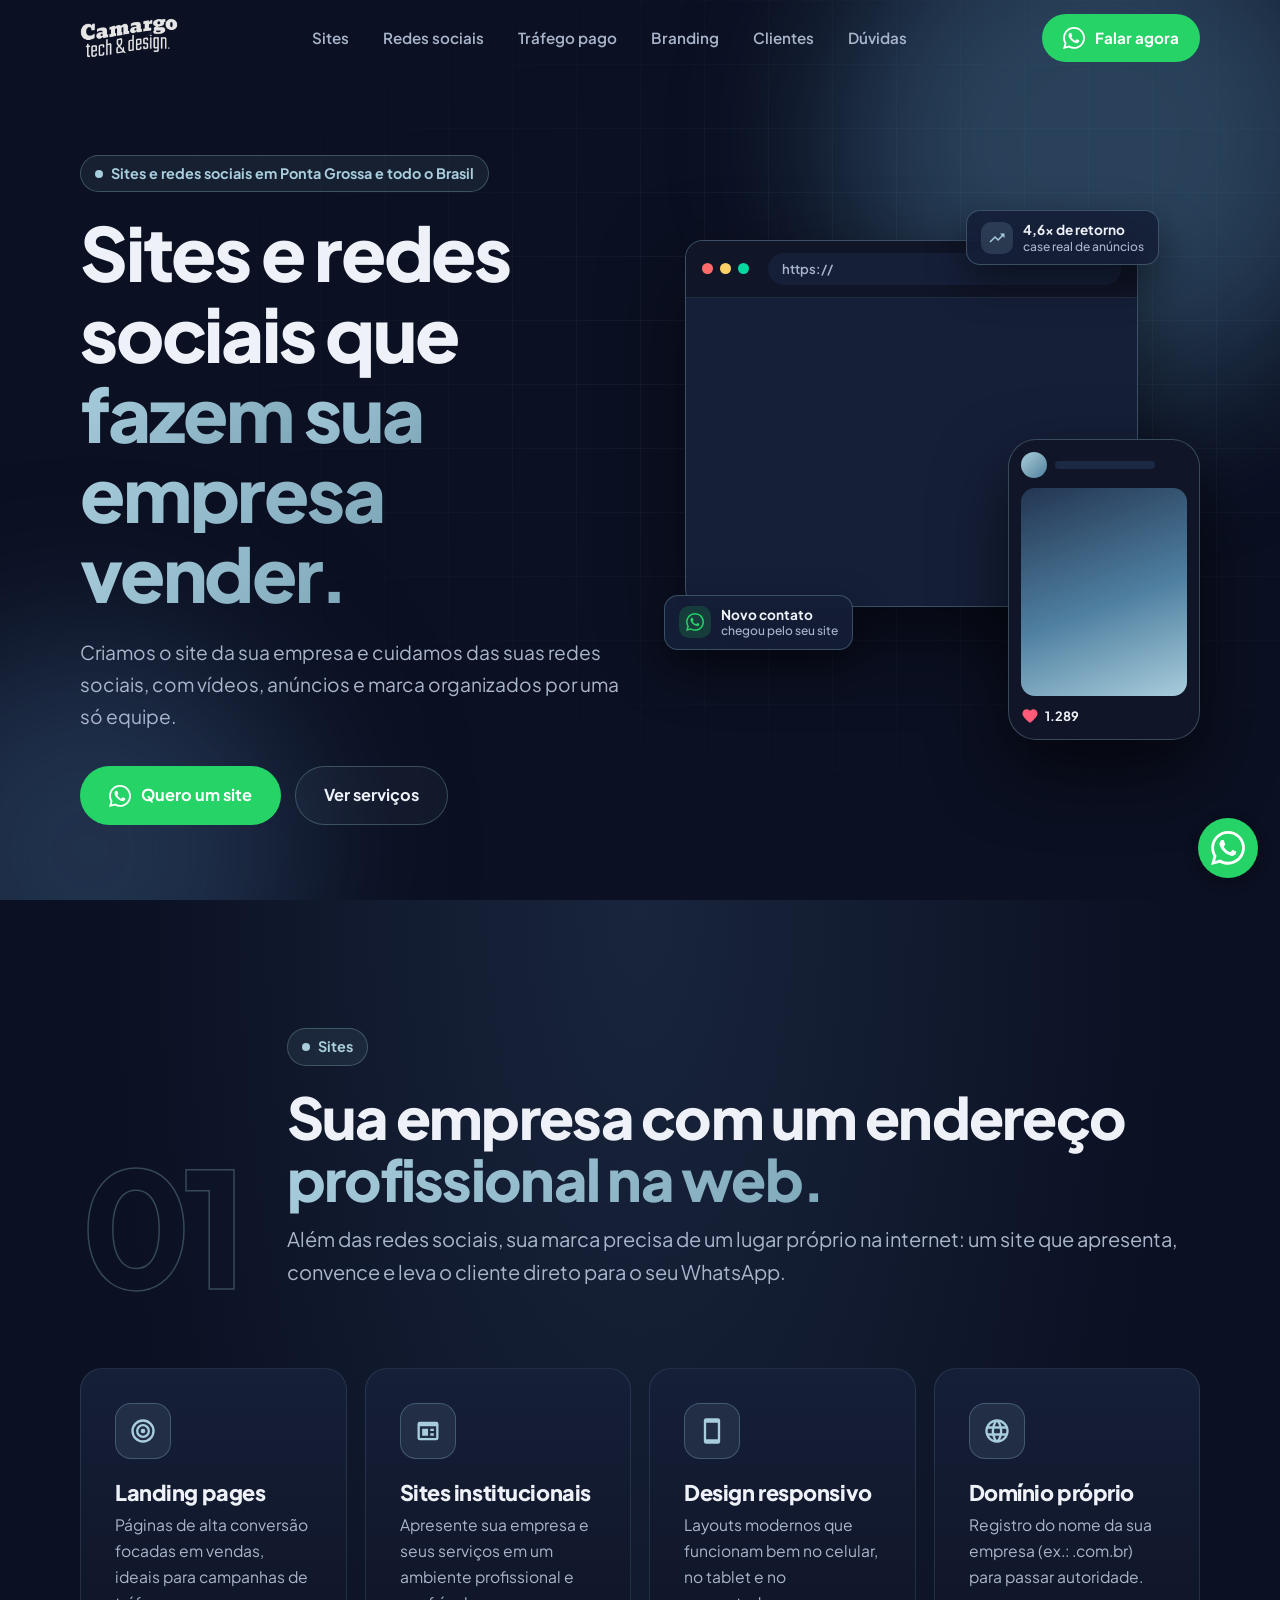
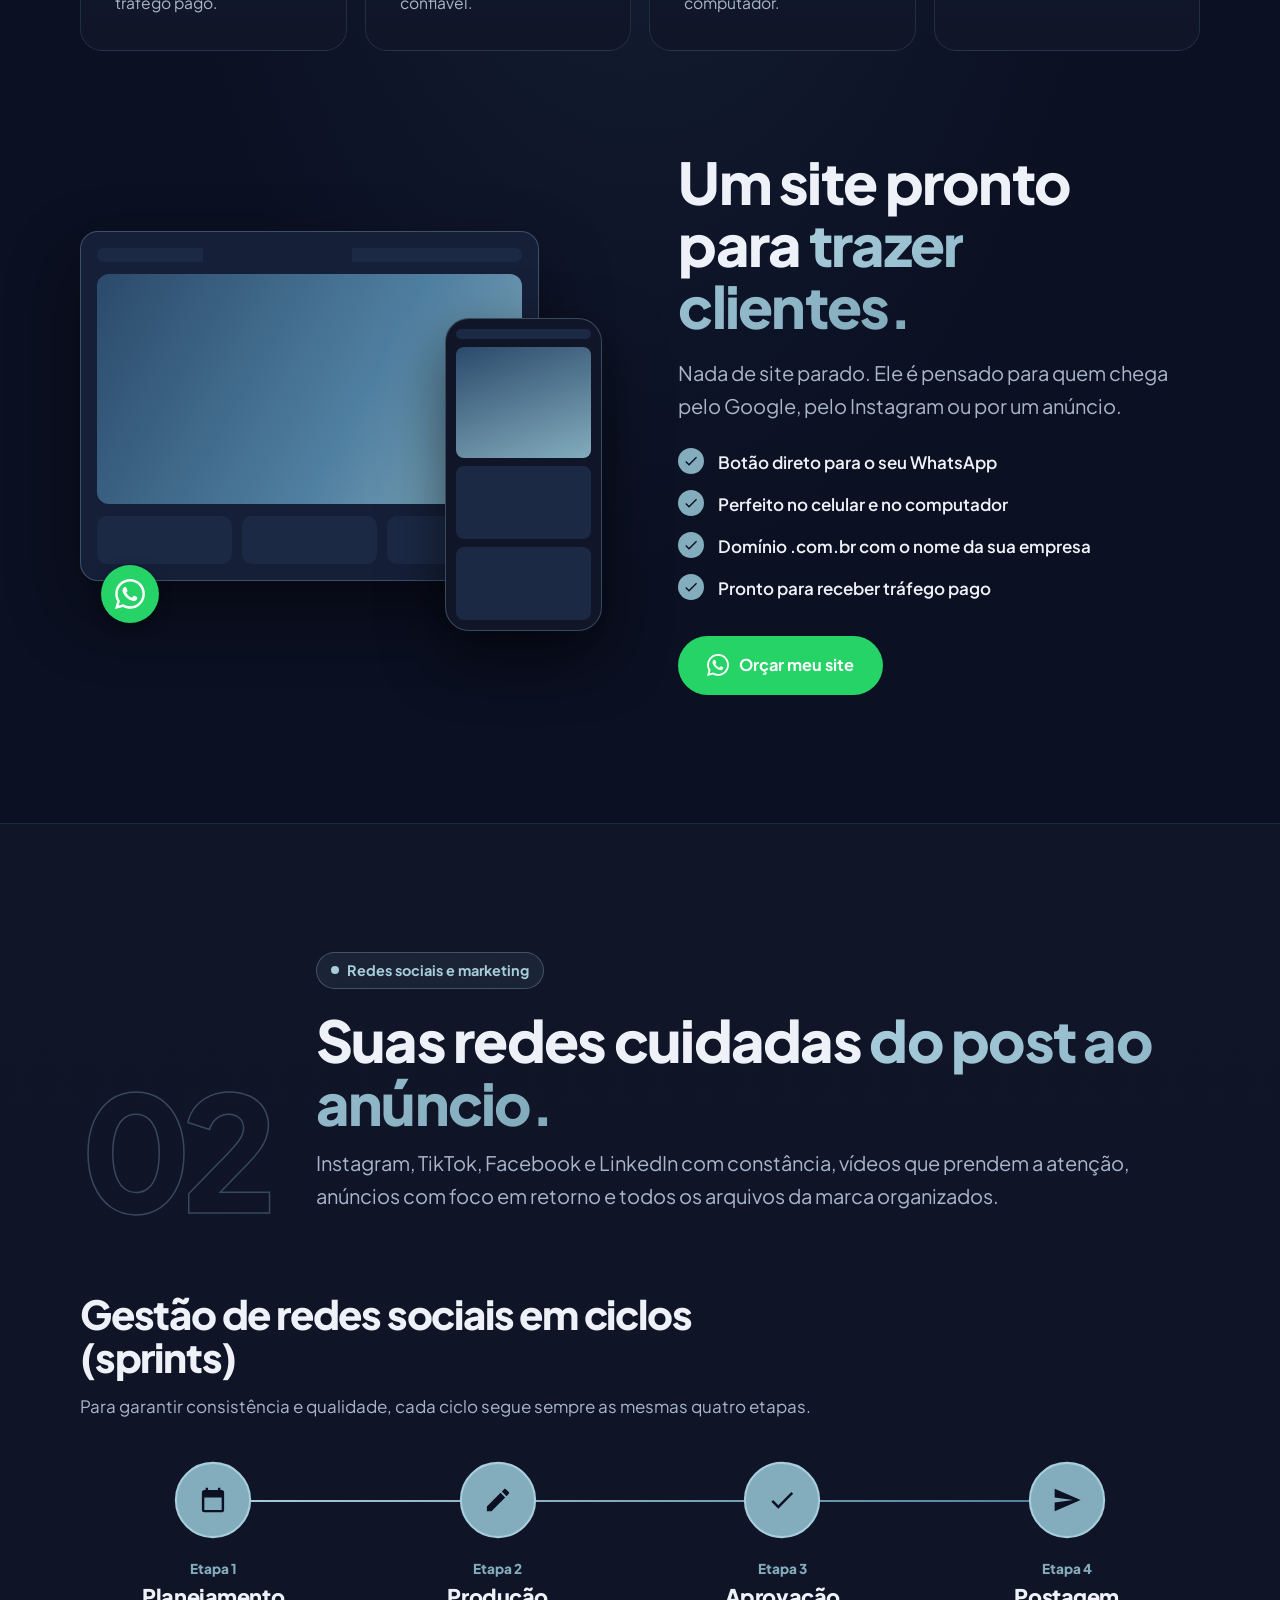
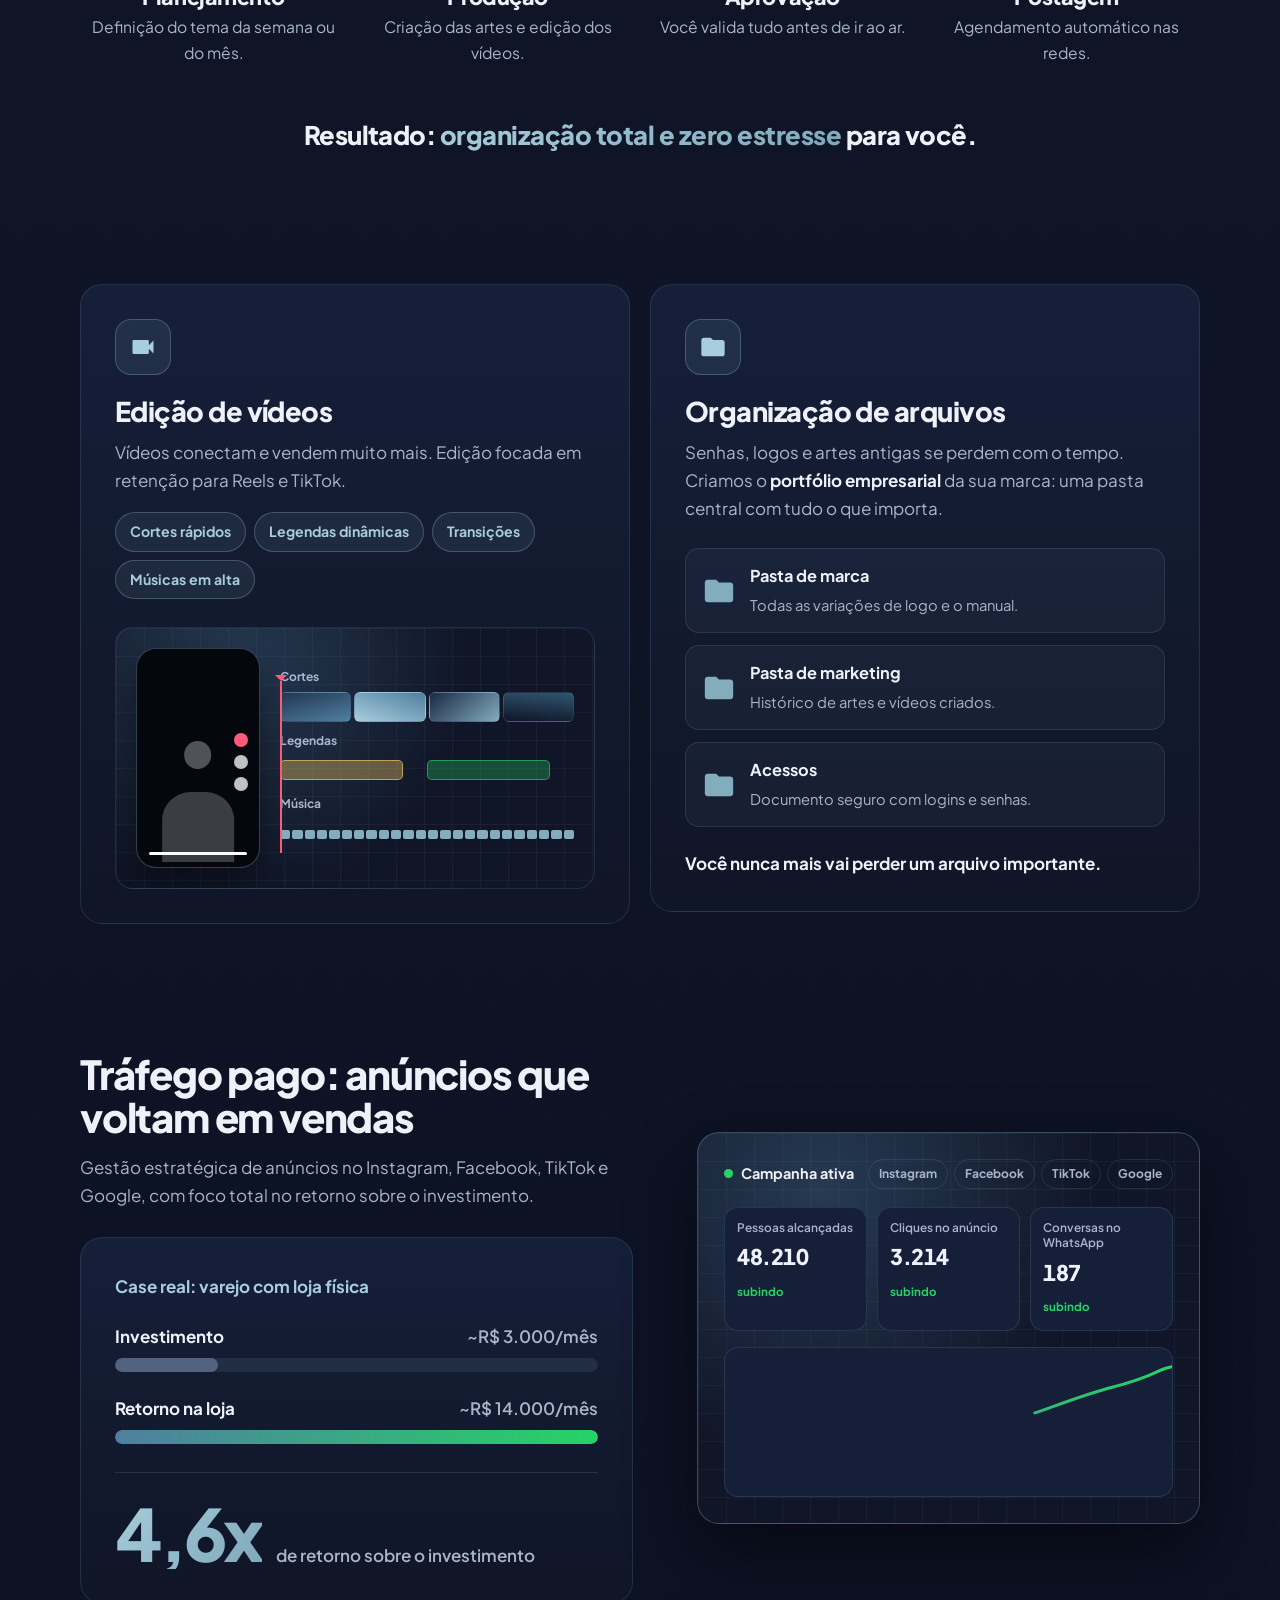
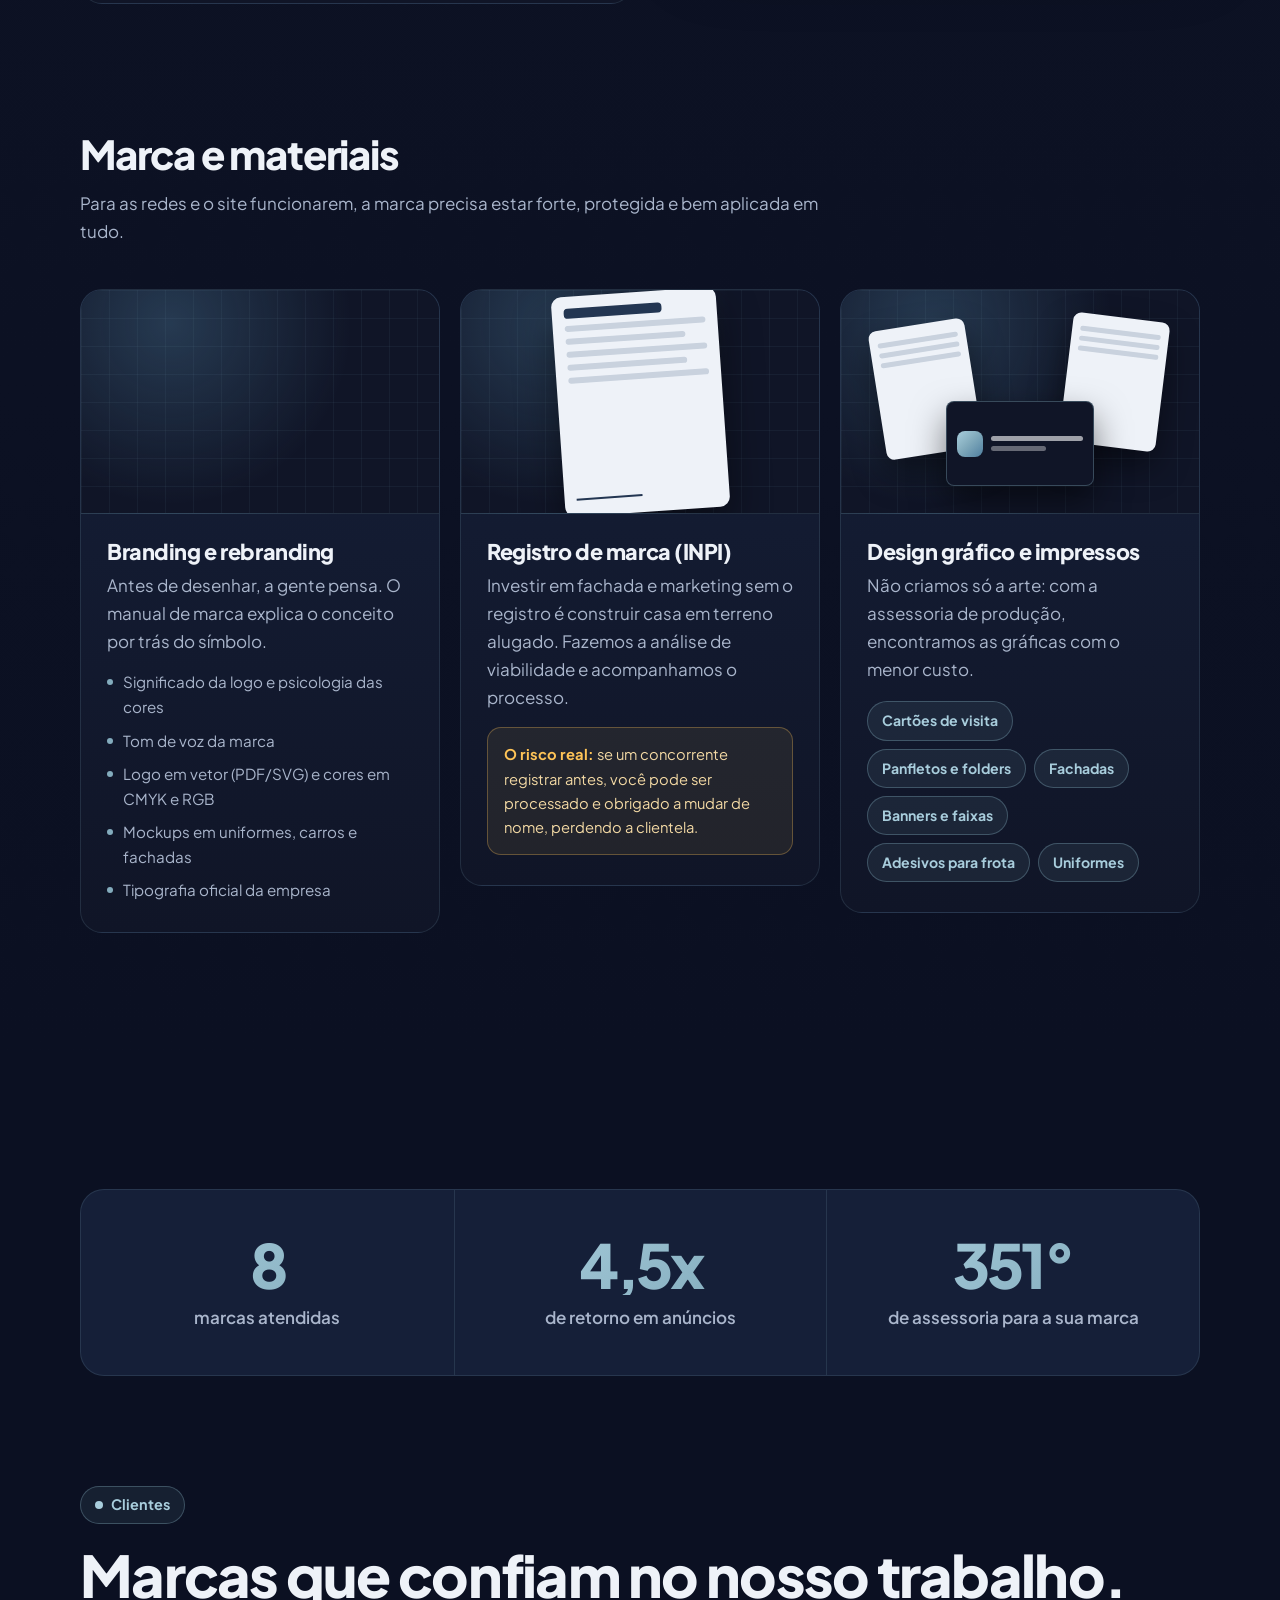
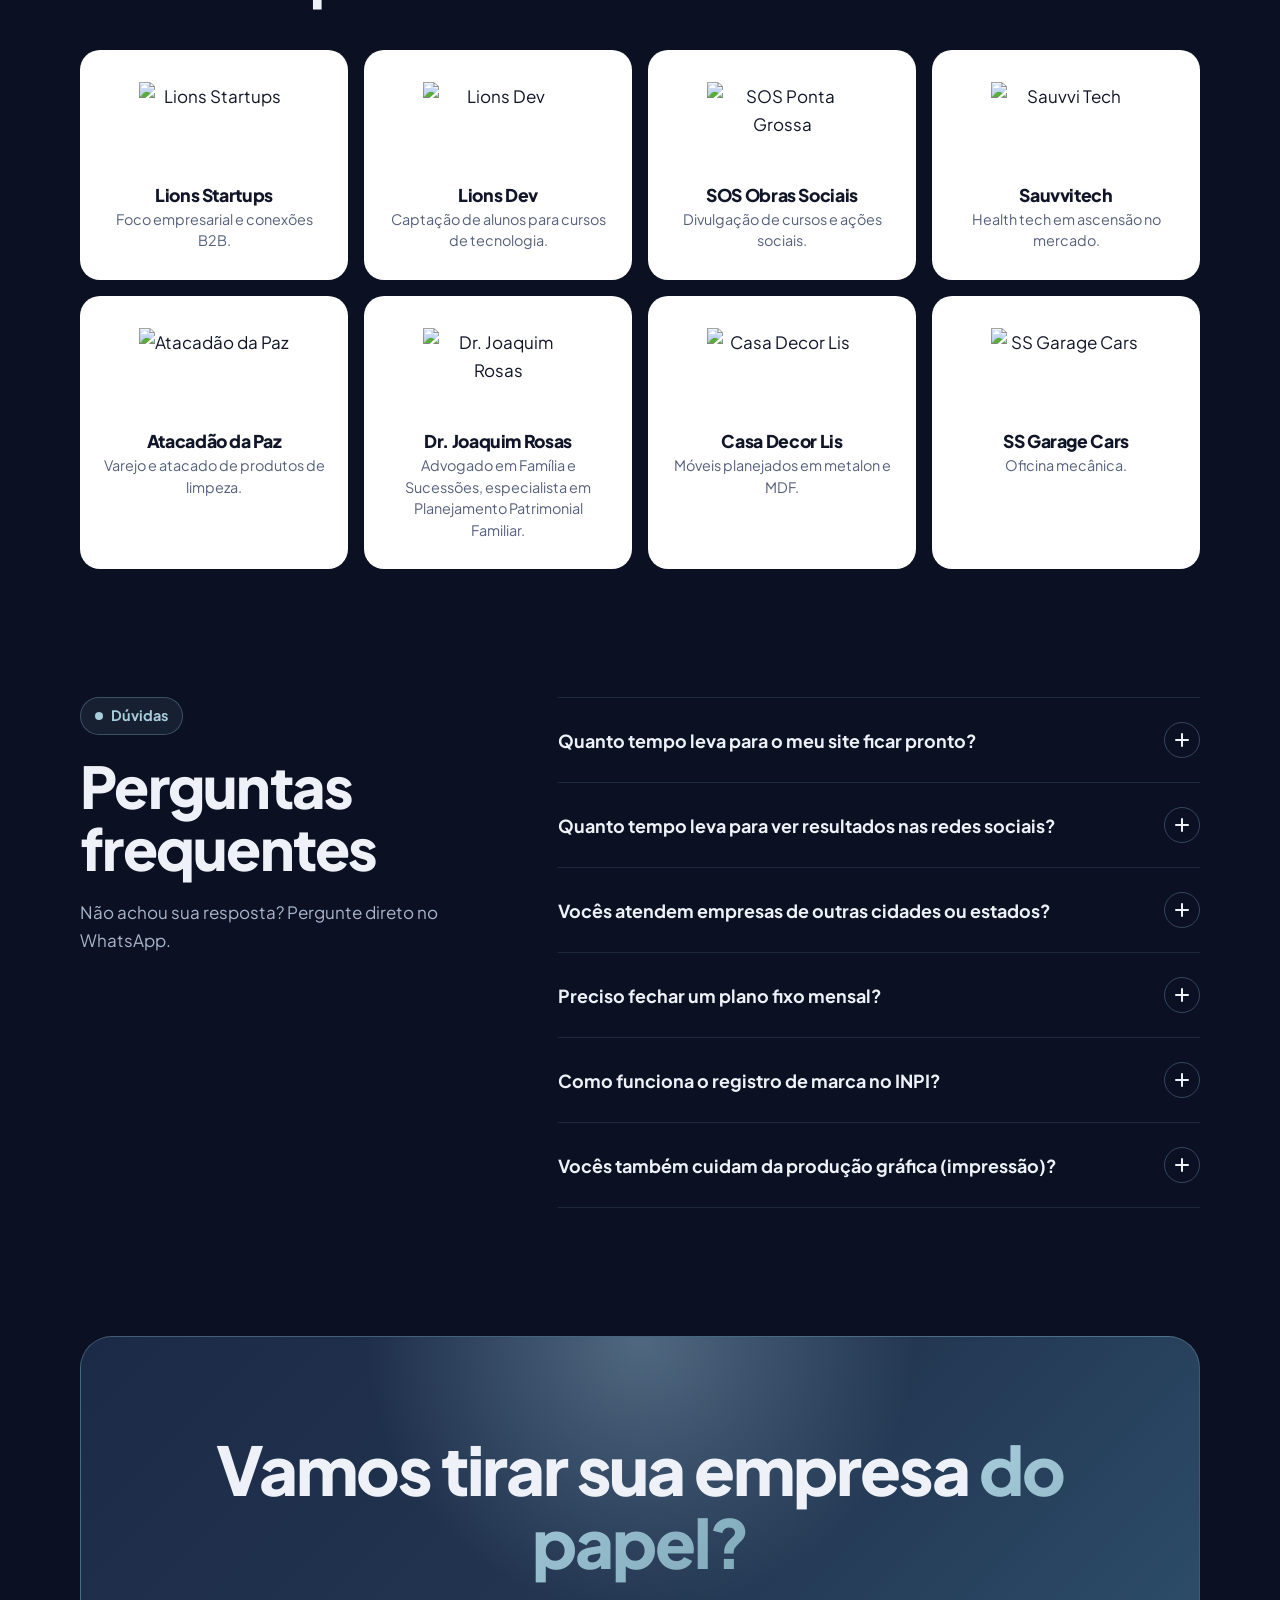
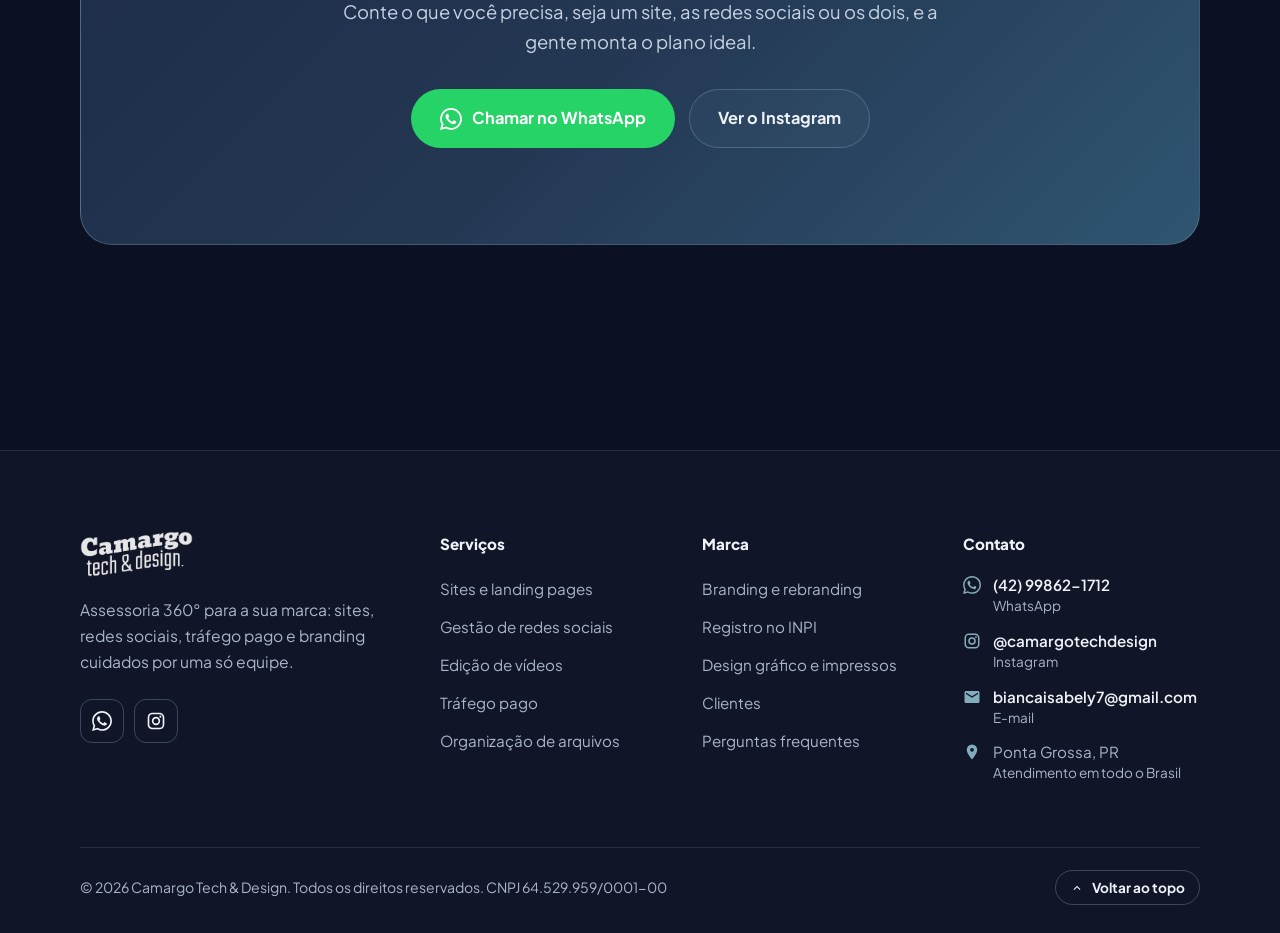
==== commit d62f87a5: "Links internos sem #secao no endereço Co-Authored-By: Claude Opus 5.5 <noreply@anthropic.com> Claude" ====
--- a/index.html
+++ b/index.html
@@ -1728,6 +1728,24 @@
         let n = 1284;
         if (!reduced) setInterval(() => { n += Math.floor(Math.random() * 4) + 1; likes.textContent = n.toLocaleString('pt-BR'); }, 900);
 
+        // Links internos rolam até a seção sem mostrar "#secao" no endereço
+        document.querySelectorAll('a[href^="#"]').forEach(a => {
+            a.addEventListener('click', (e) => {
+                const id = a.getAttribute('href');
+                const target = id === '#topo' ? document.body : document.querySelector(id);
+                if (!target) return;
+                e.preventDefault();
+                if (id === '#topo') window.scrollTo({ top: 0, behavior: reduced ? 'auto' : 'smooth' });
+                else target.scrollIntoView({ behavior: reduced ? 'auto' : 'smooth', block: 'start' });
+            });
+        });
+        // Se alguém abrir um link antigo com "#secao", vai até a seção e limpa o endereço
+        if (location.hash) {
+            const t = document.querySelector(location.hash);
+            if (t) setTimeout(() => t.scrollIntoView(), 50);
+            history.replaceState(null, '', location.pathname + location.search);
+        }
+
         // Voltar ao topo
         document.getElementById('toTop').addEventListener('click', () => window.scrollTo({ top: 0, behavior: reduced ? 'auto' : 'smooth' }));
 
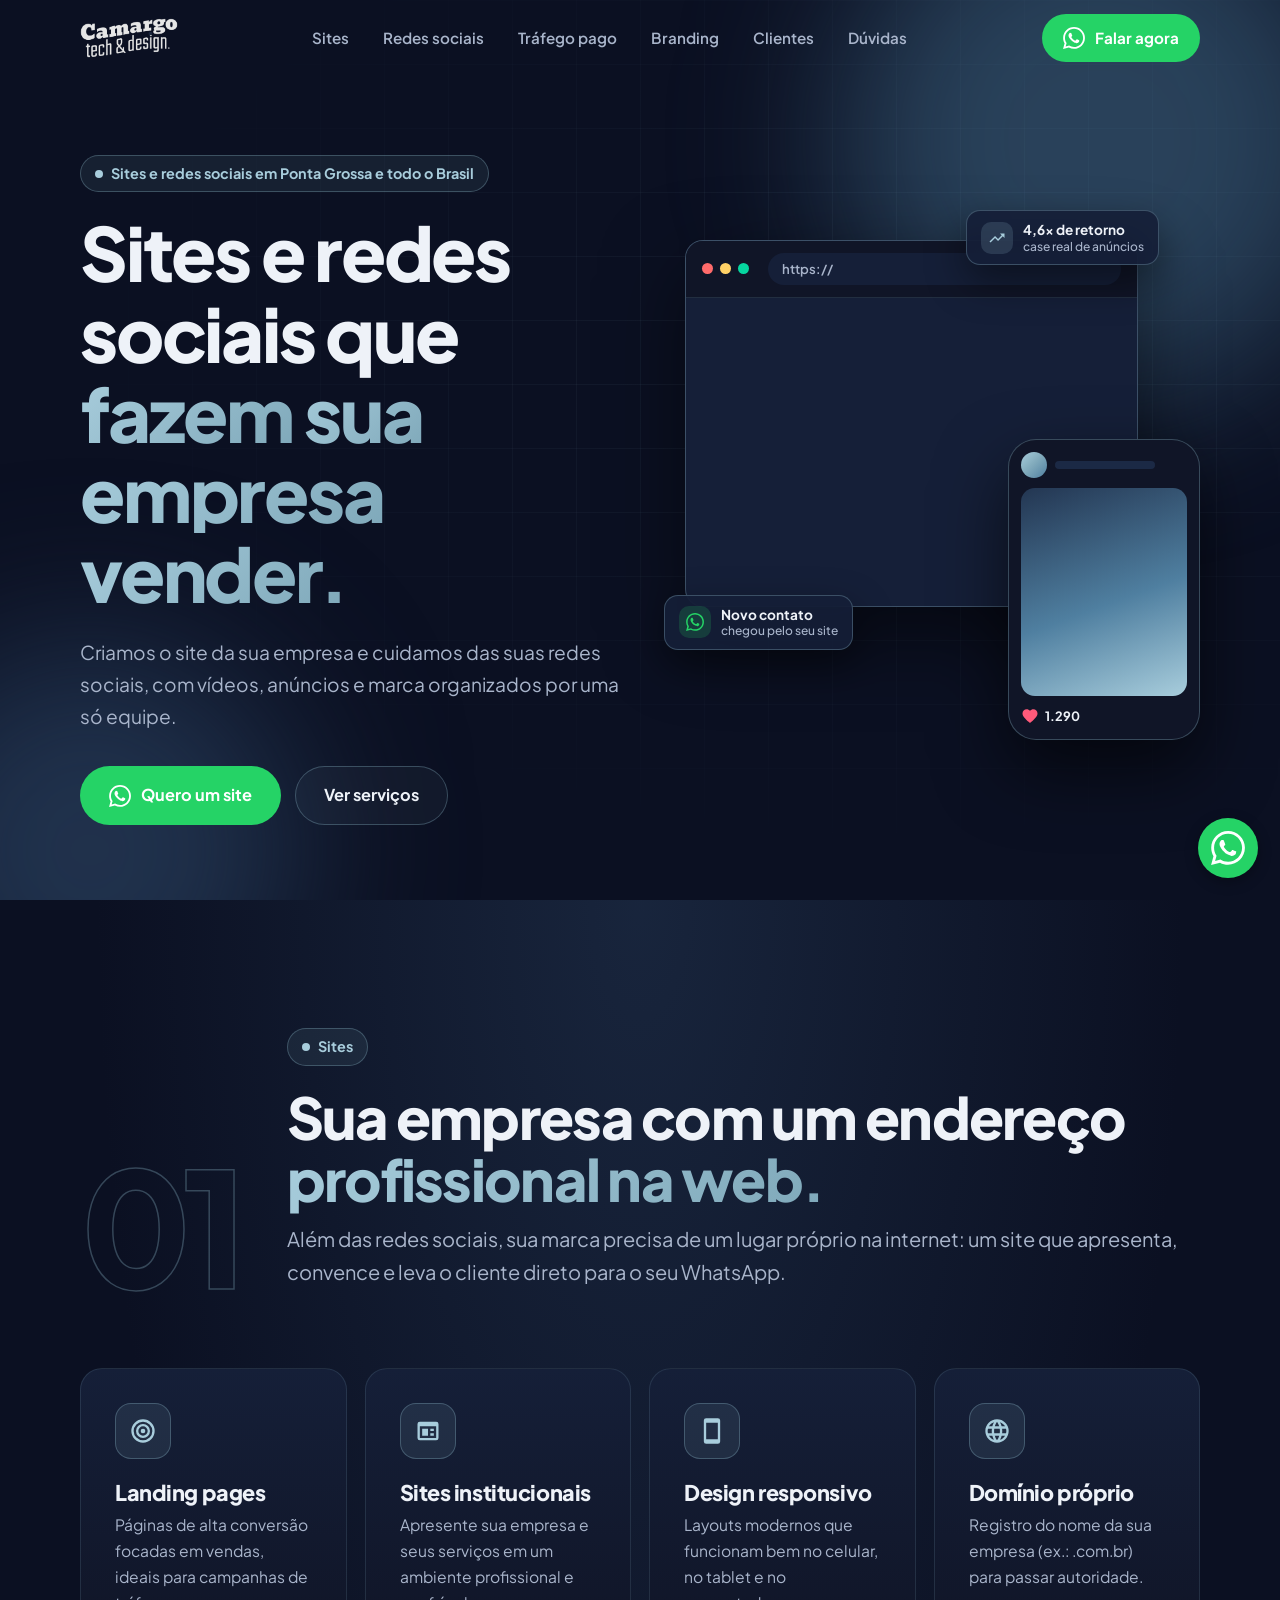
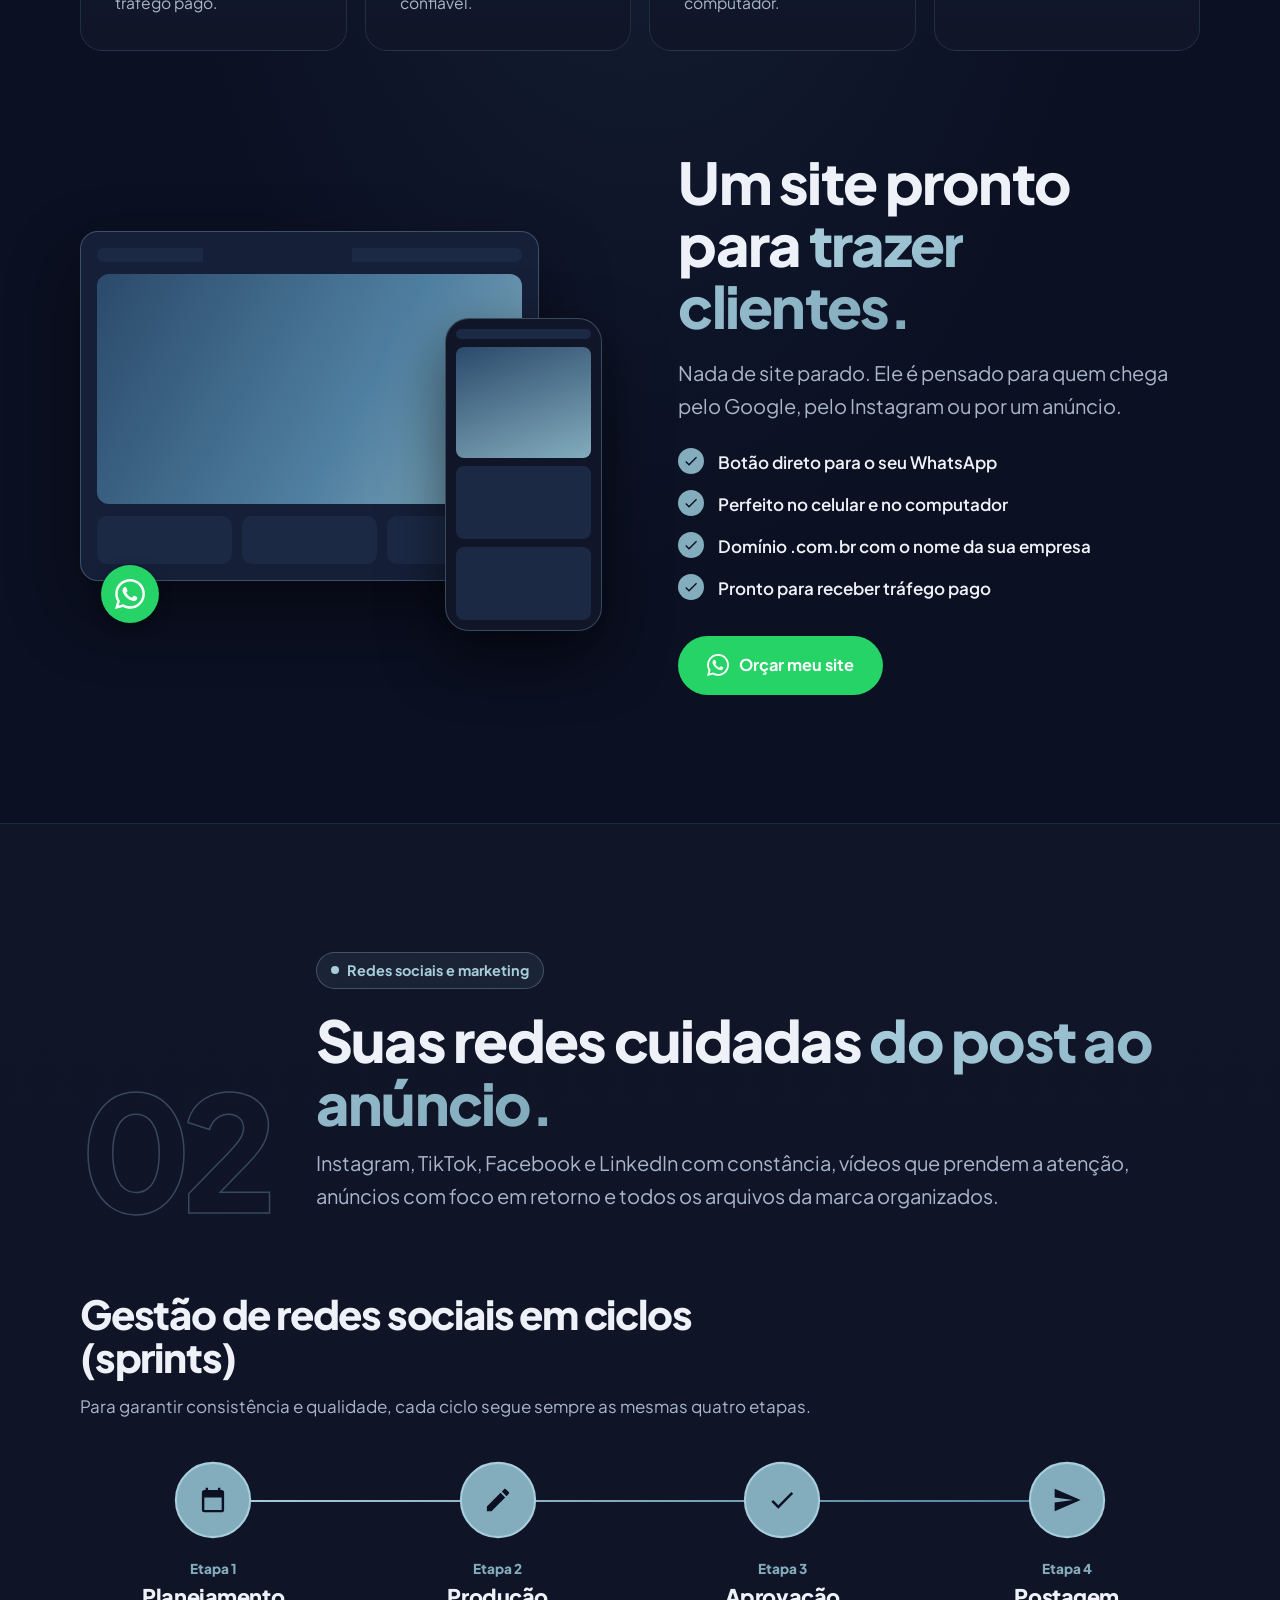
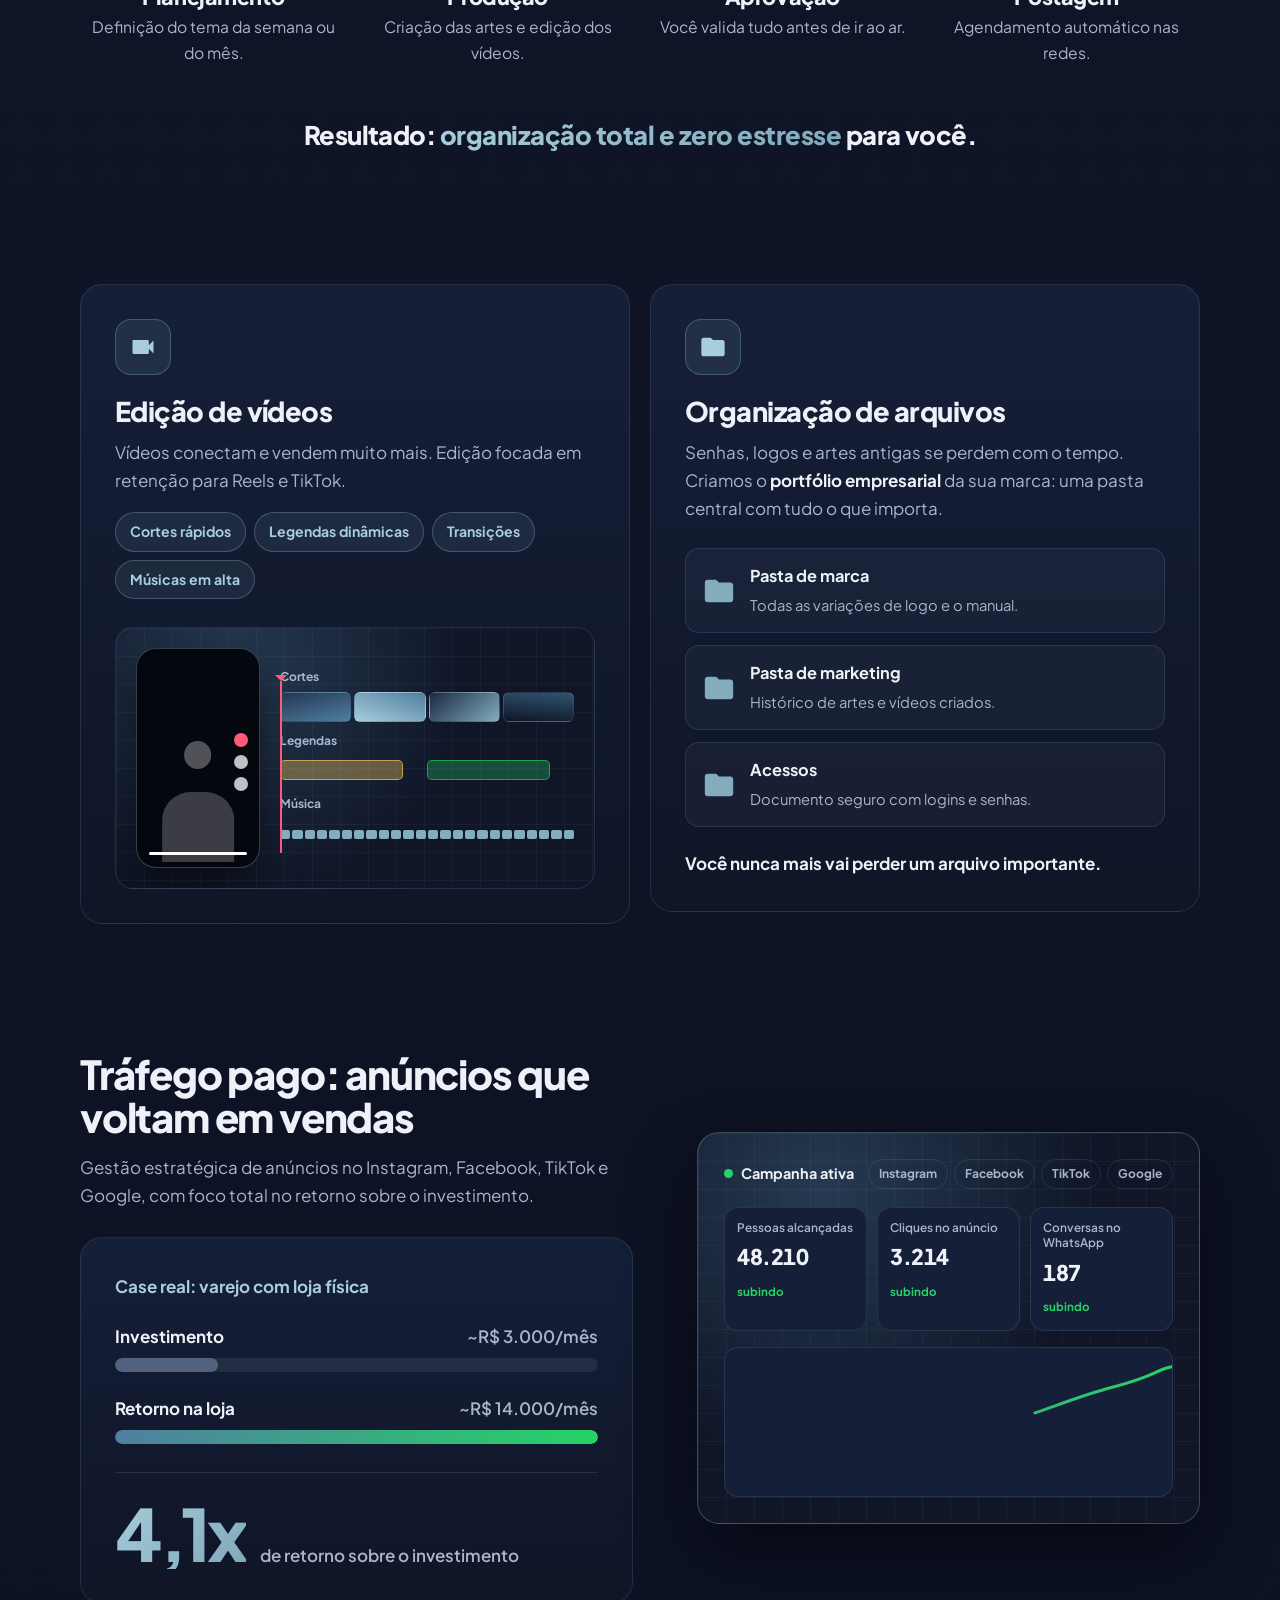
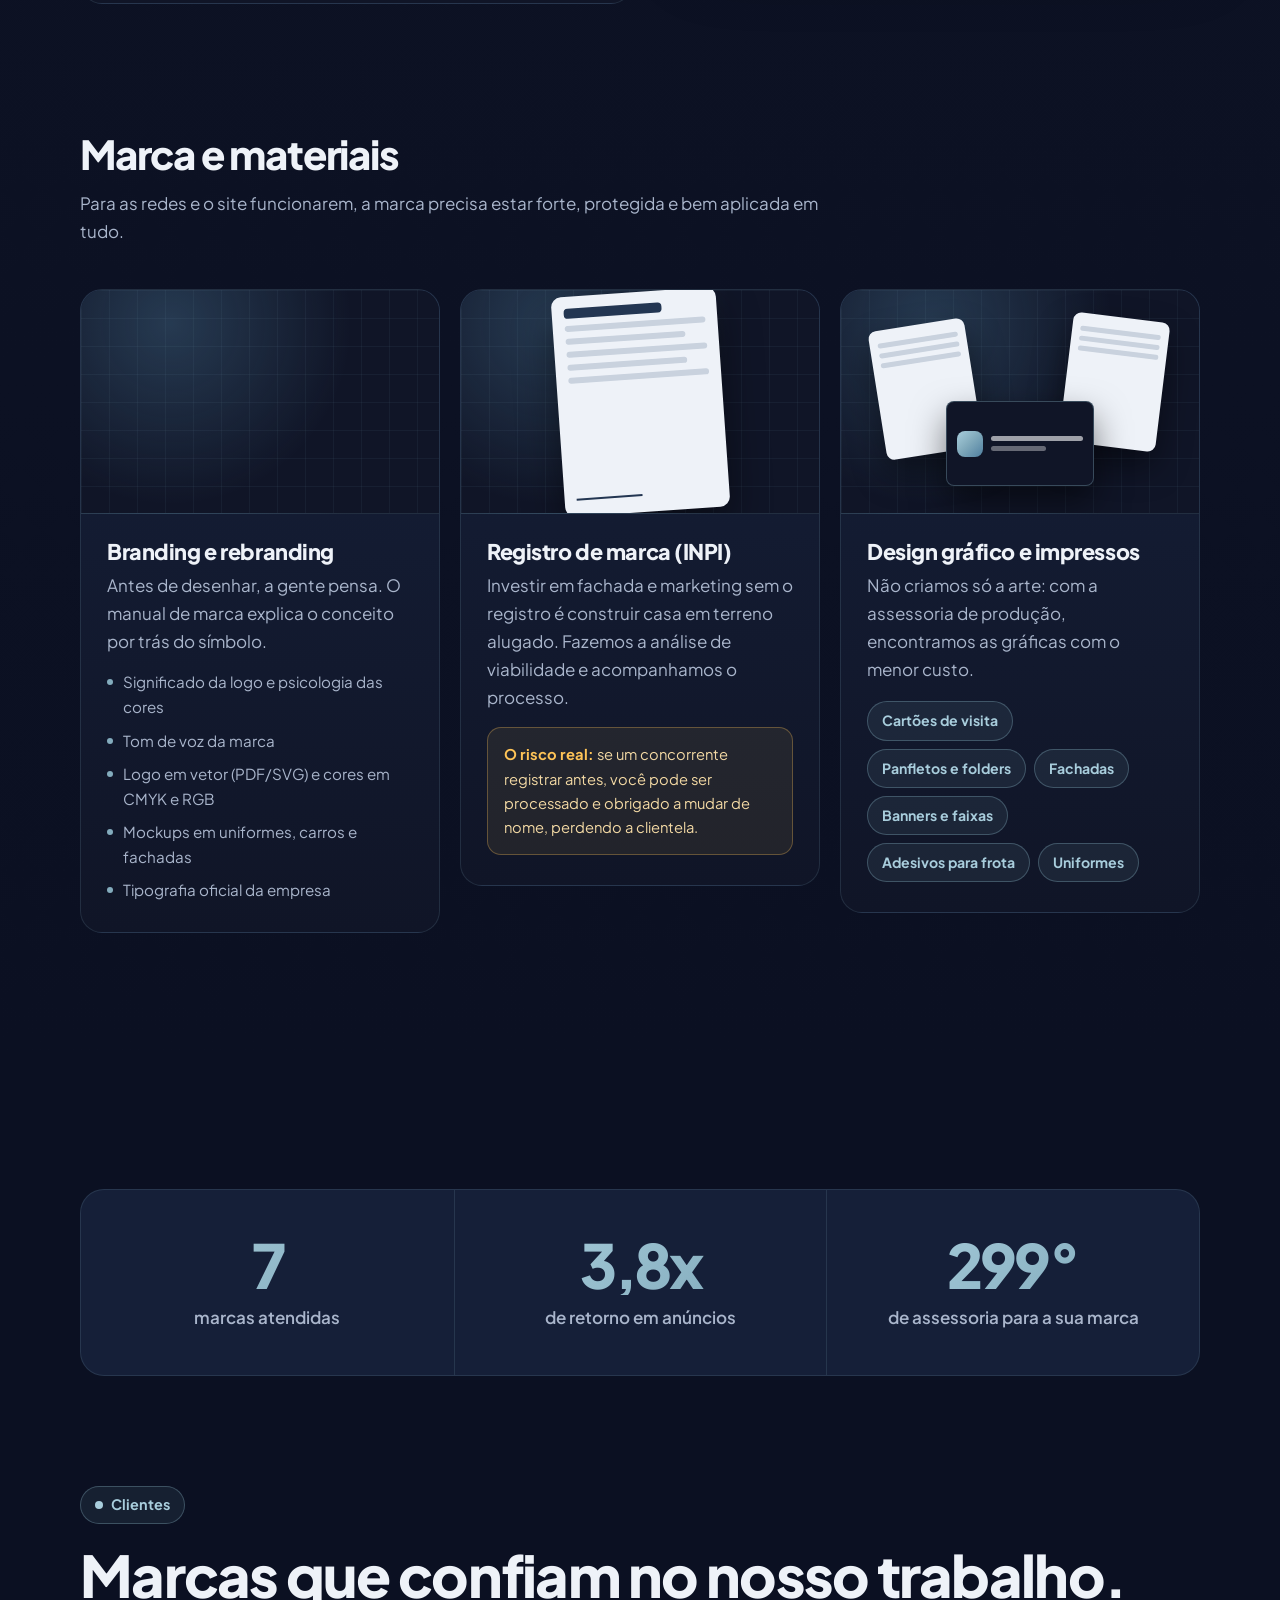
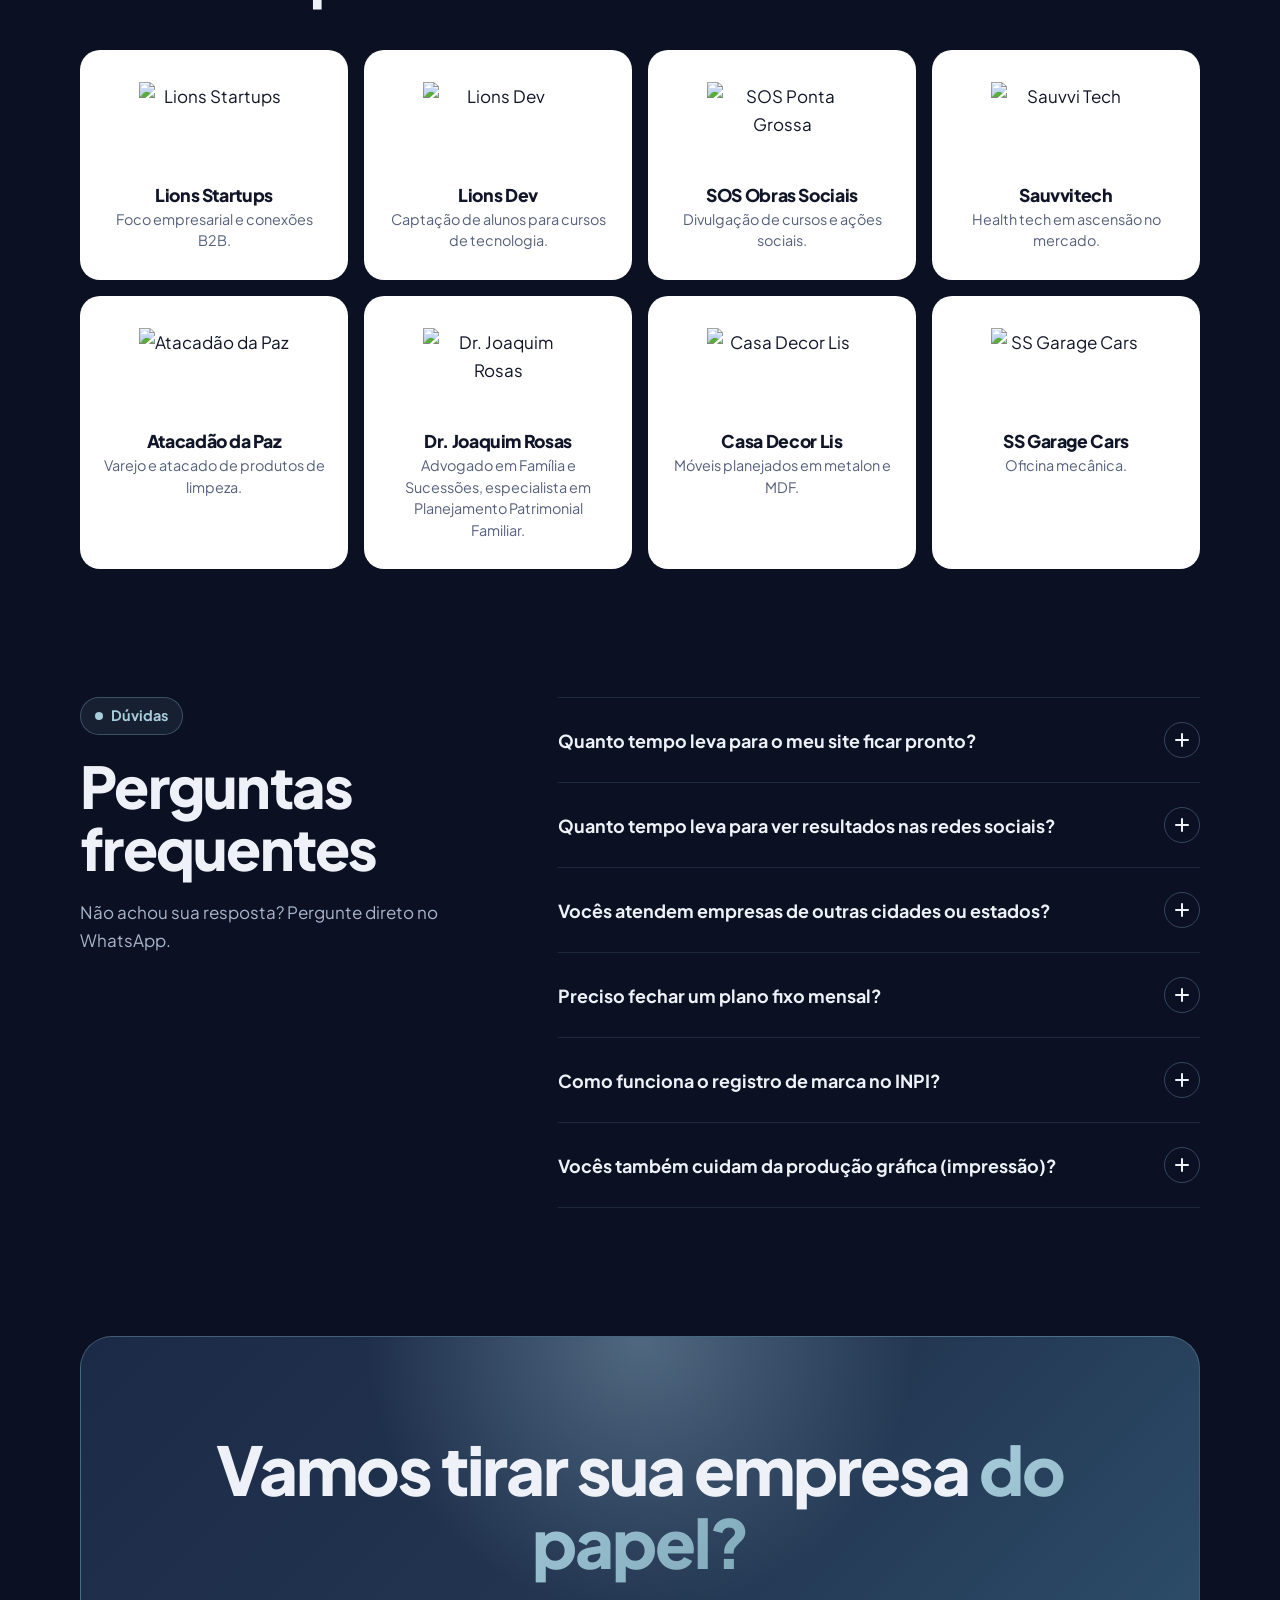
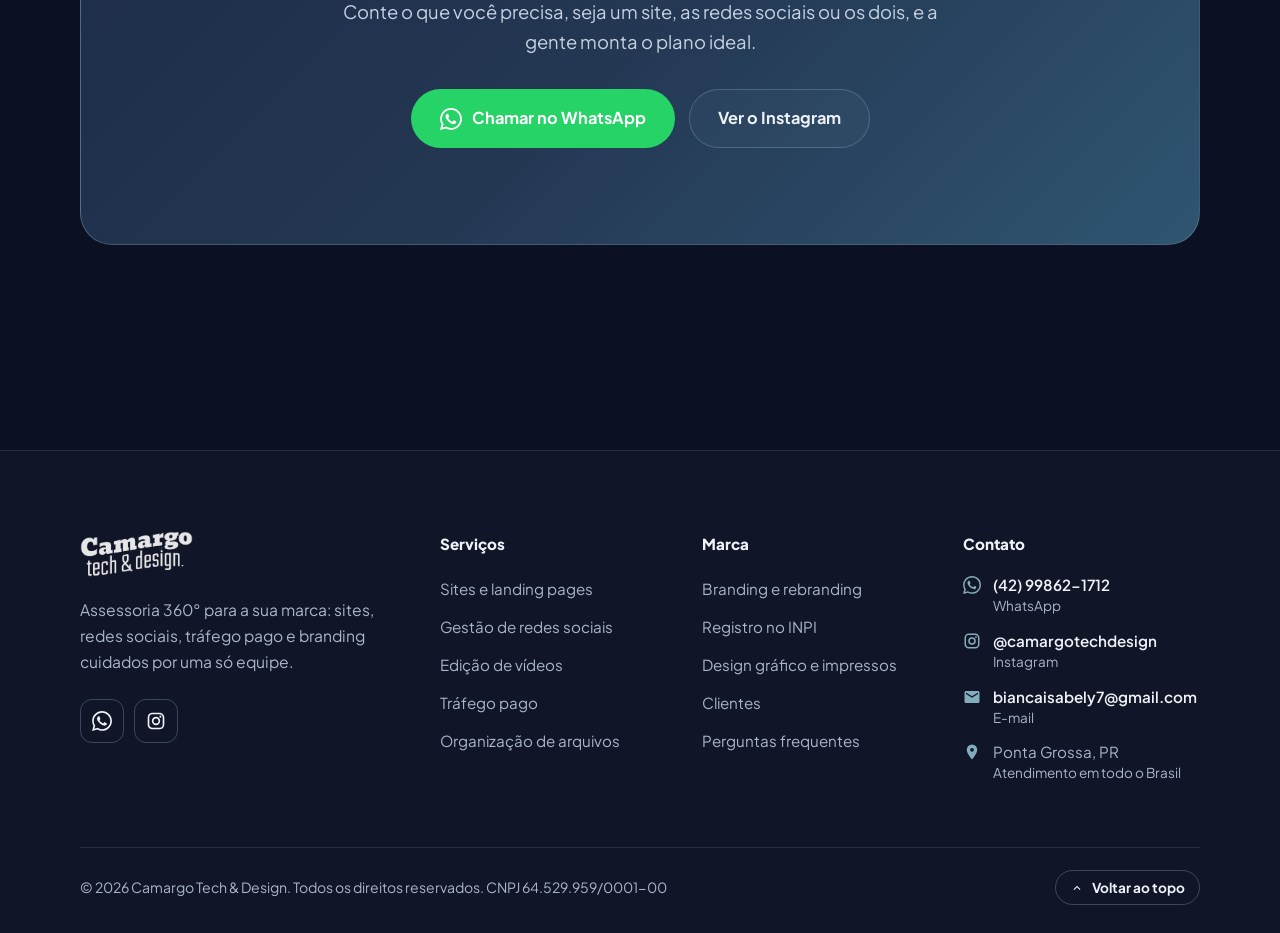
==== commit 3c89a5e3: "Mantém animações em celulares com 'reduzir movimento' ativado Antes, a preferência do sistema deslig" ====
--- a/index.html
+++ b/index.html
@@ -1127,16 +1127,15 @@
             .footer-grid { grid-template-columns: 1fr; }
             .footer-bottom { padding-bottom: 90px; }
         }
+        /* Quem pediu "reduzir movimento" no celular ainda vê as animações,
+           só sem os movimentos grandes (flutuar, deslizar, parallax) */
         @media (prefers-reduced-motion: reduce) {
-            *, *::before, *::after { animation: none !important; transition: none !important; }
-            .hero h1 .w, .fade-in, .blk { opacity: 1 !important; transform: none !important; }
-            .typed { width: auto !important; }
-            .vid-cap.b, .chart-dot { display: none; }
-            .vid-cap span, .sw i, .type-sample, .stamp, .toast, .chart .area { opacity: 1 !important; }
-            .stamp { transform: rotate(-12deg); }
-            .chart .line, .logo-draw circle, .logo-draw path { stroke-dashoffset: 0 !important; }
-            .js .rv, .js .rv-l, .js .rv-r { opacity: 1; transform: none; }
             html { scroll-behavior: auto; }
+            .orb, .browser, .phone, .float-chip, .mini-phone, .flyer, .cta-box::before { animation: none !important; }
+            .hero h1 .w { transform: none; animation-name: fadeOnly; }
+            .hero h1 .w.grad-text { animation-name: fadeOnly, gradMove; }
+            .js .rv, .js .rv-l, .js .rv-r { transform: none; }
+            @keyframes fadeOnly { from { opacity: 0; } to { opacity: 1; } }
         }
     </style>
     <script>document.documentElement.classList.add('js');</script>
@@ -1672,7 +1671,6 @@
             const dec = parseInt(el.dataset.decimals || '0', 10);
             const suffix = el.dataset.suffix || '';
             const fmt = v => v.toFixed(dec).replace('.', ',') + suffix;
-            if (reduced) { el.textContent = fmt(target); return; }
             const start = performance.now();
             const dur = 1600;
             const tick = (now) => {
@@ -1700,7 +1698,7 @@
             entries.forEach(e => e.target.classList.toggle('play', e.isIntersecting));
         }, { threshold: 0.1 });
         document.querySelectorAll('.scene').forEach(el => sceneIO.observe(el));
-        if (!reduced) {
+        {
             let tickN = 0;
             setInterval(() => {
                 tickN++;
@@ -1726,7 +1724,7 @@
         // Curtidas subindo no post do hero
         const likes = document.getElementById('likes');
         let n = 1284;
-        if (!reduced) setInterval(() => { n += Math.floor(Math.random() * 4) + 1; likes.textContent = n.toLocaleString('pt-BR'); }, 900);
+        setInterval(() => { n += Math.floor(Math.random() * 4) + 1; likes.textContent = n.toLocaleString('pt-BR'); }, 900);
 
         // Links internos rolam até a seção sem mostrar "#secao" no endereço
         document.querySelectorAll('a[href^="#"]').forEach(a => {
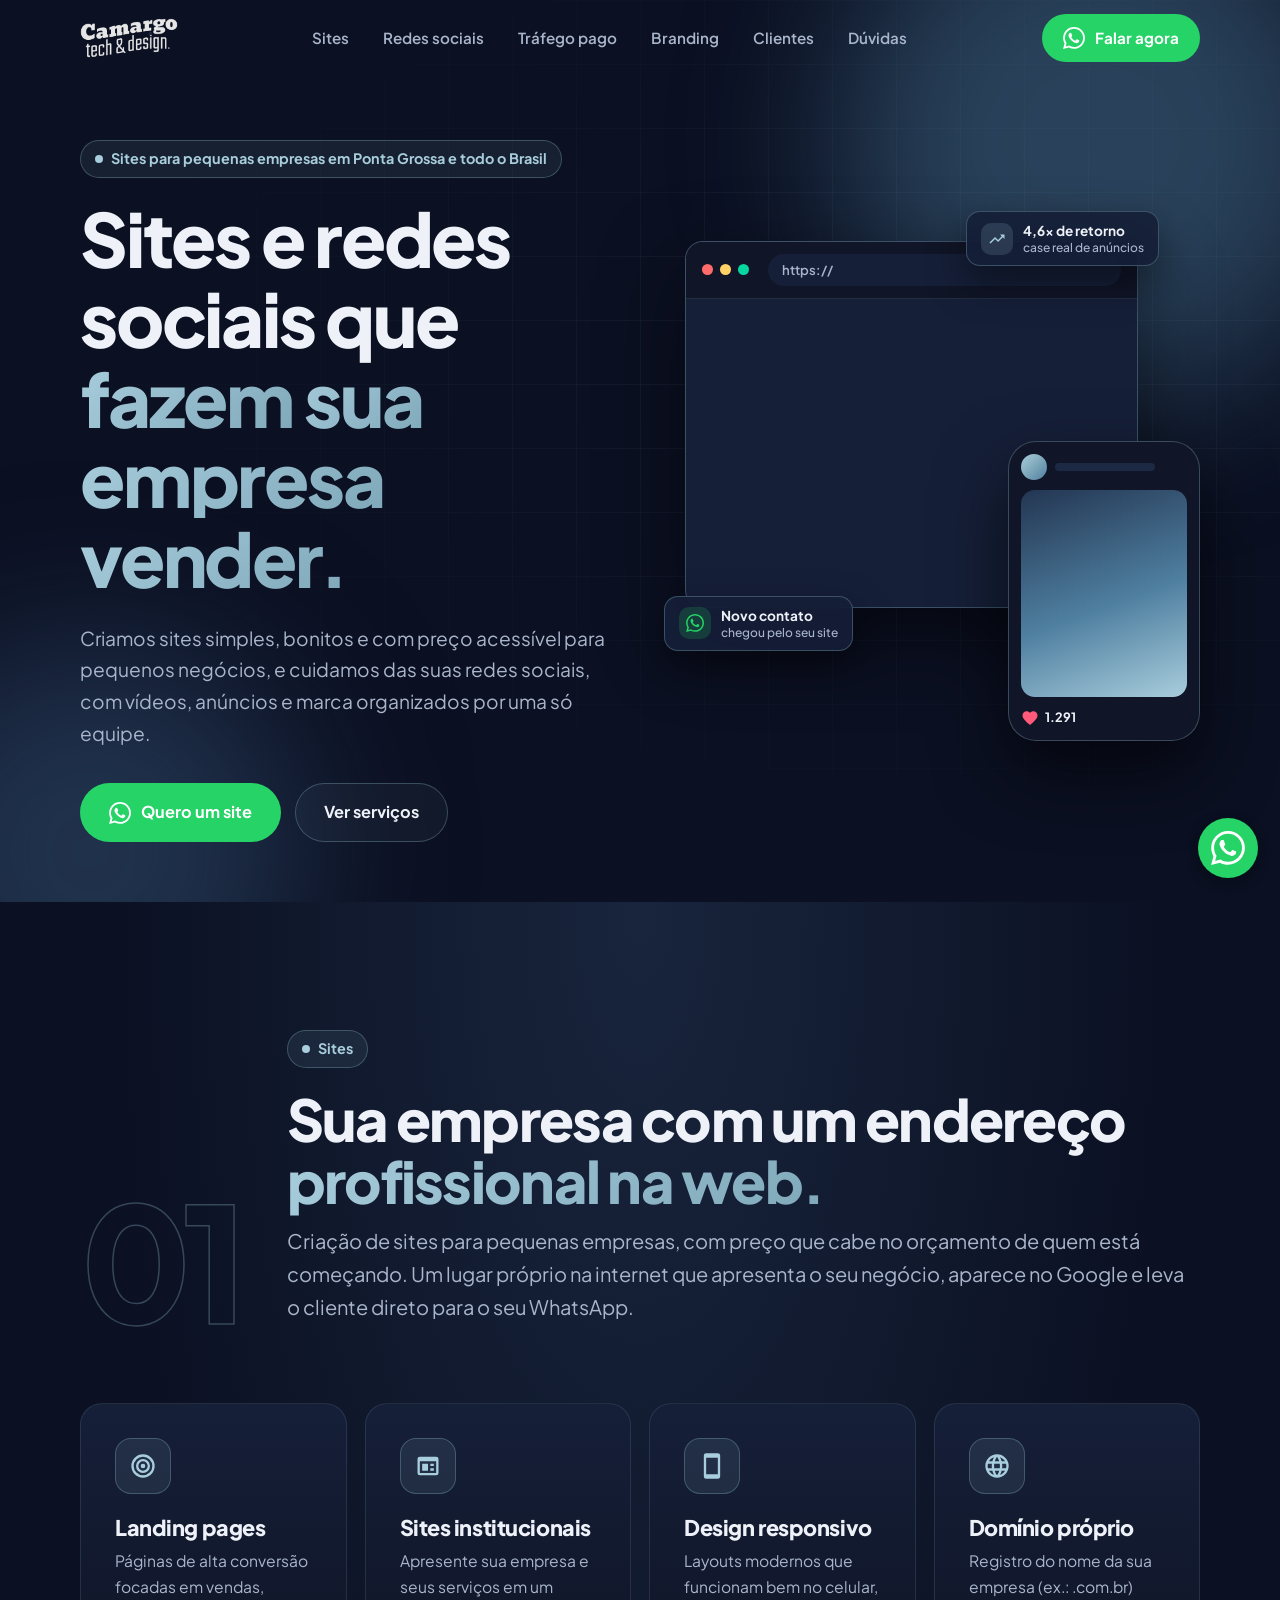
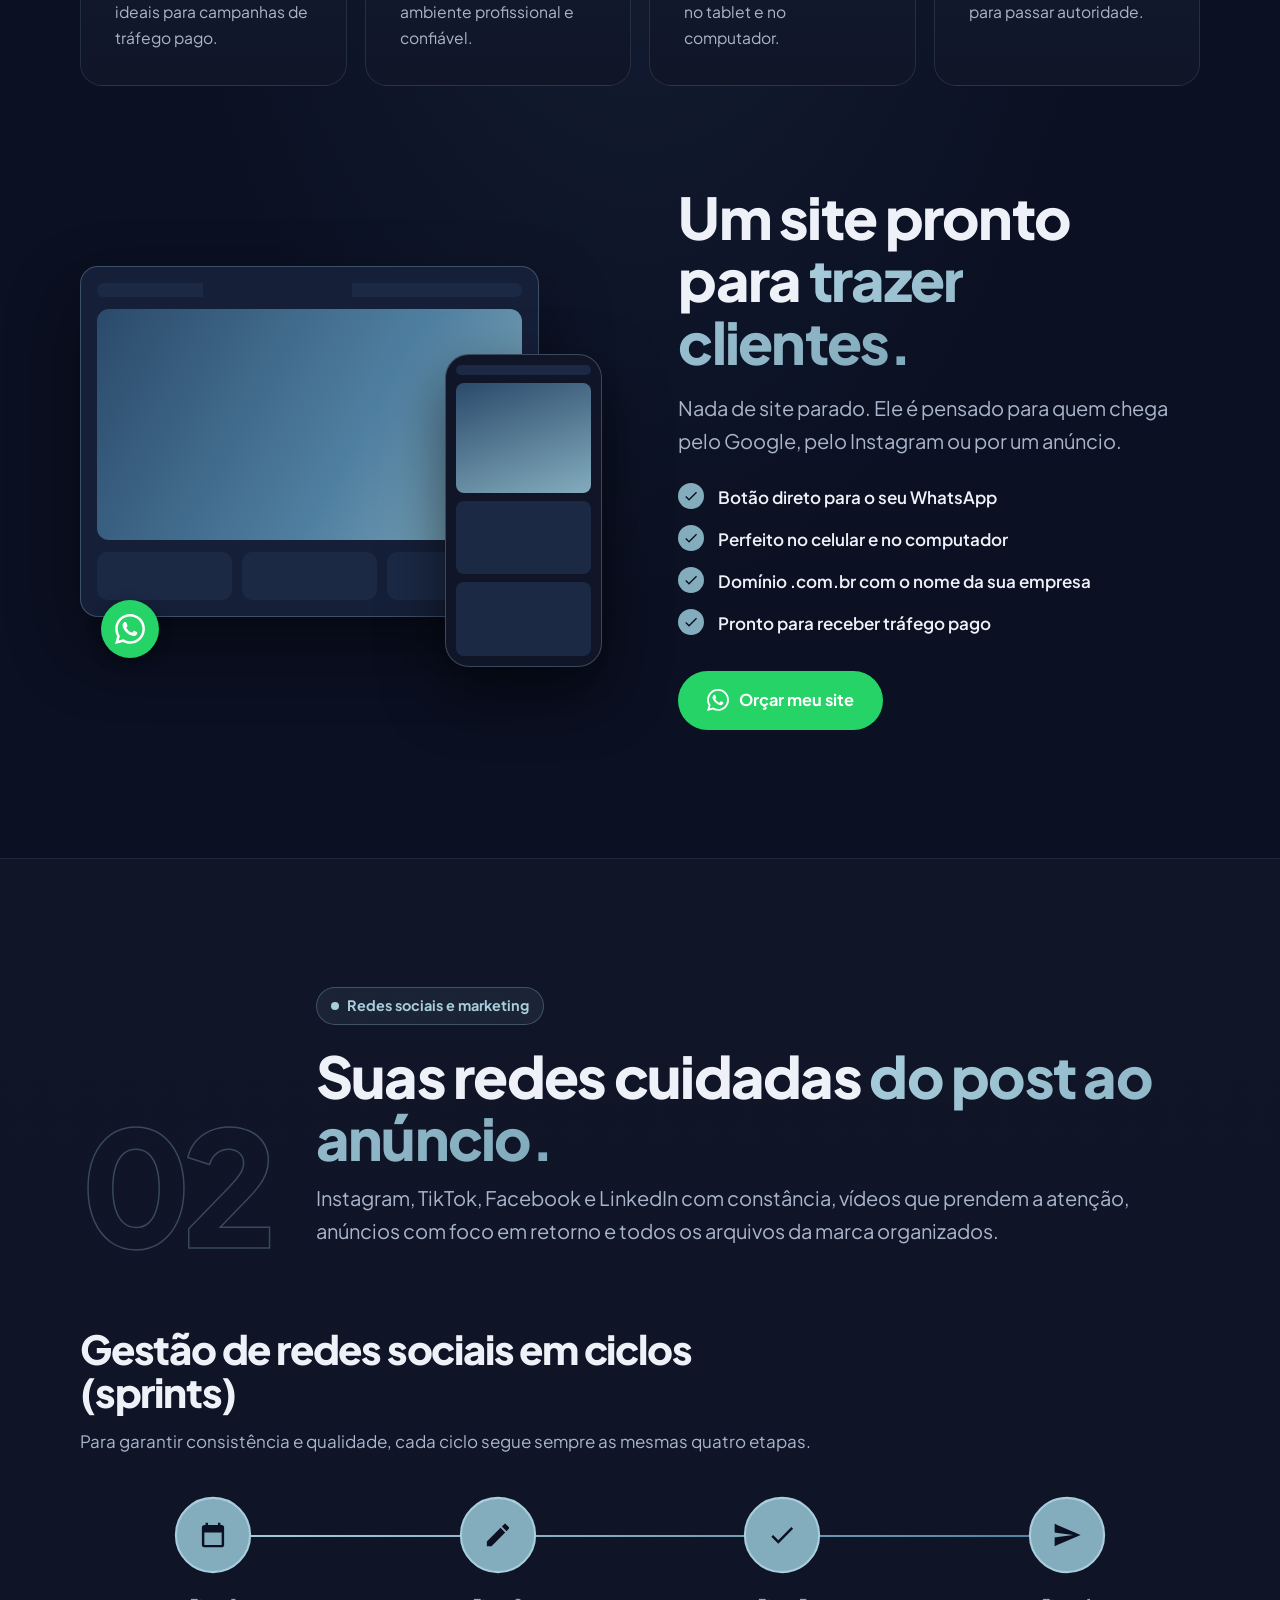
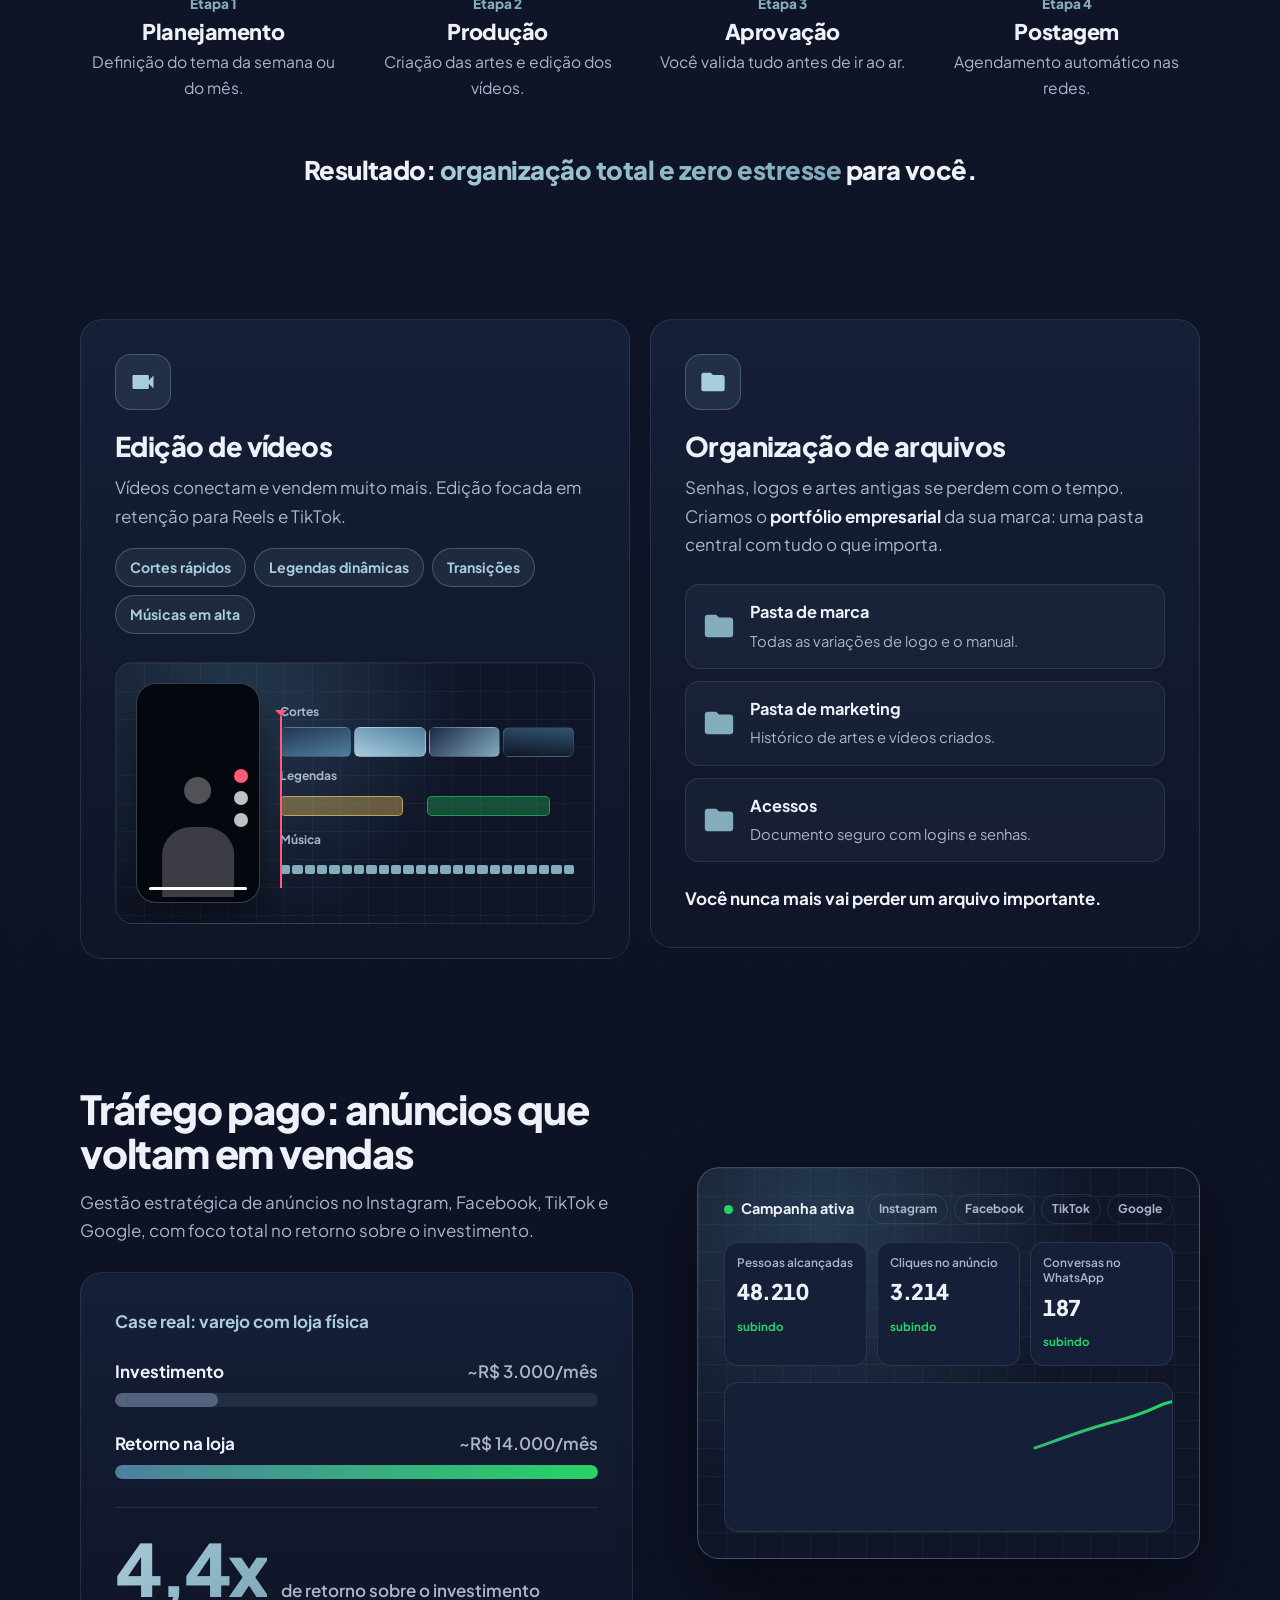
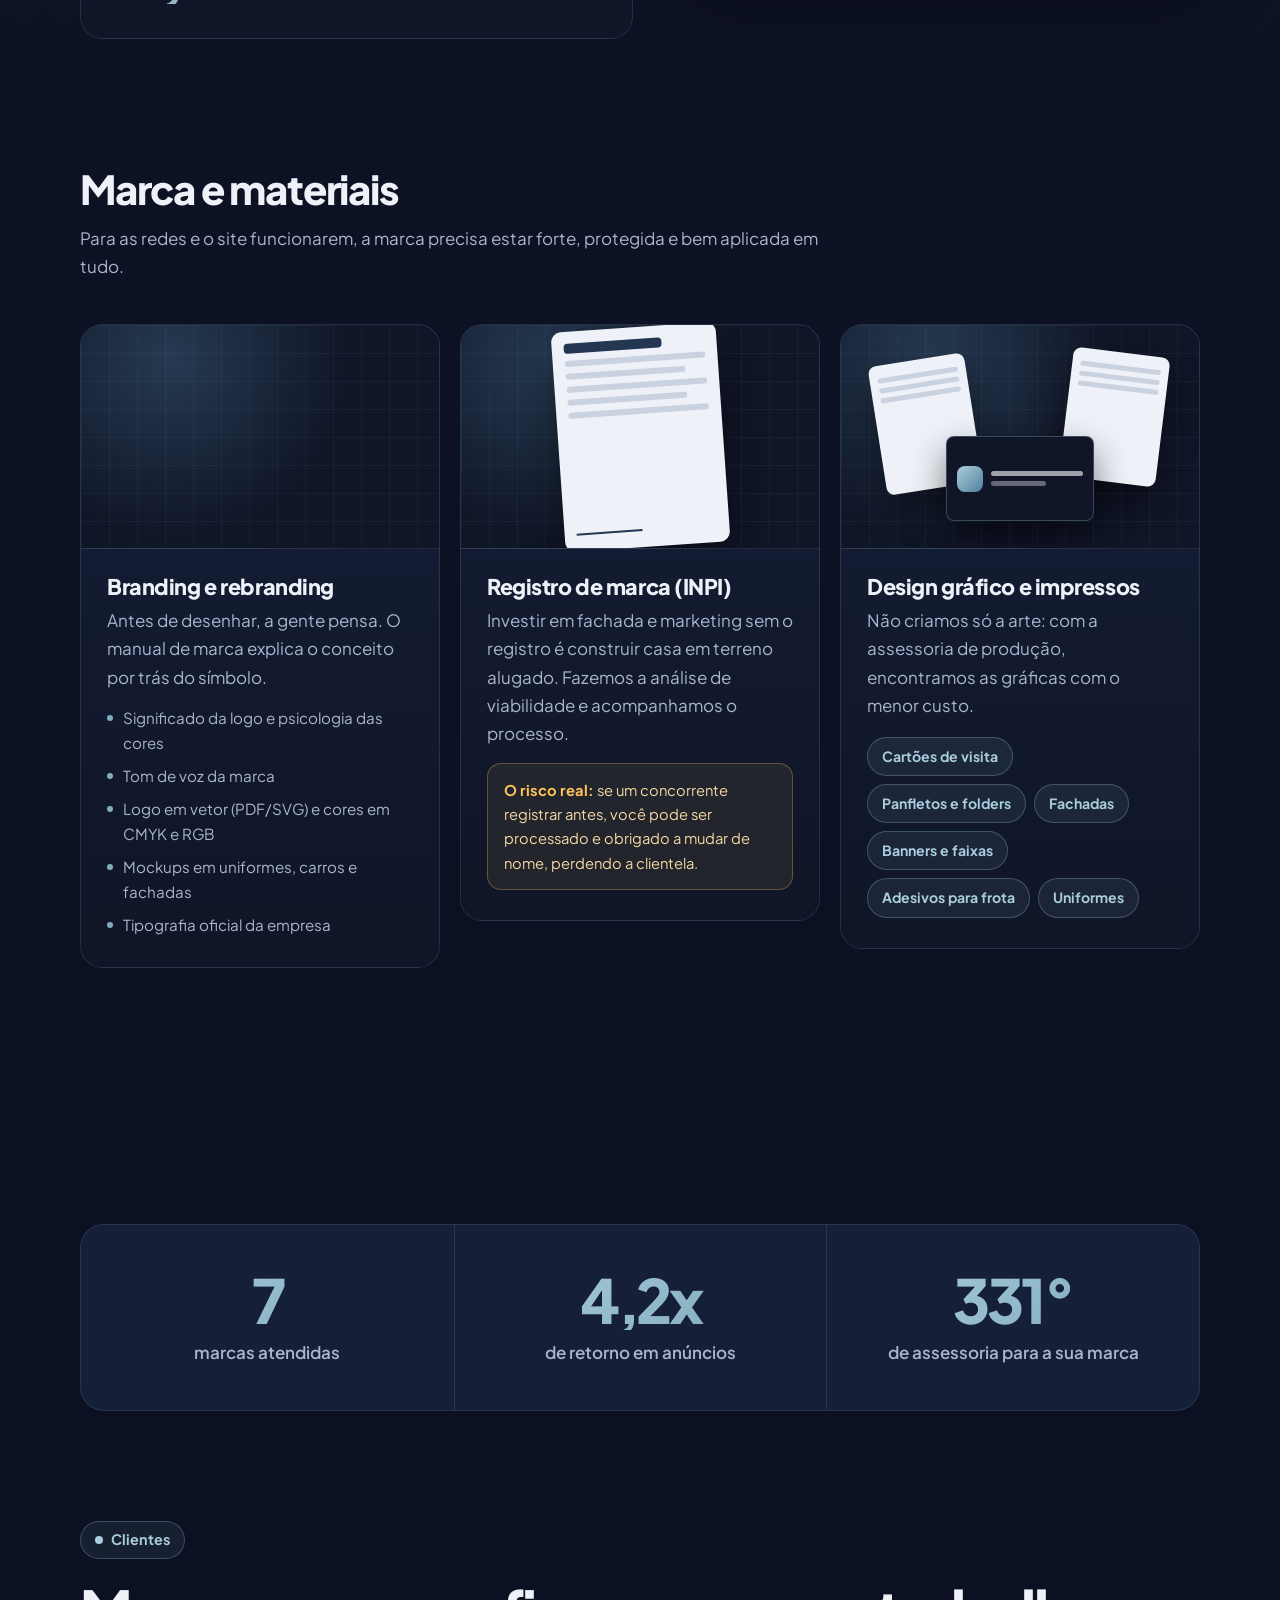
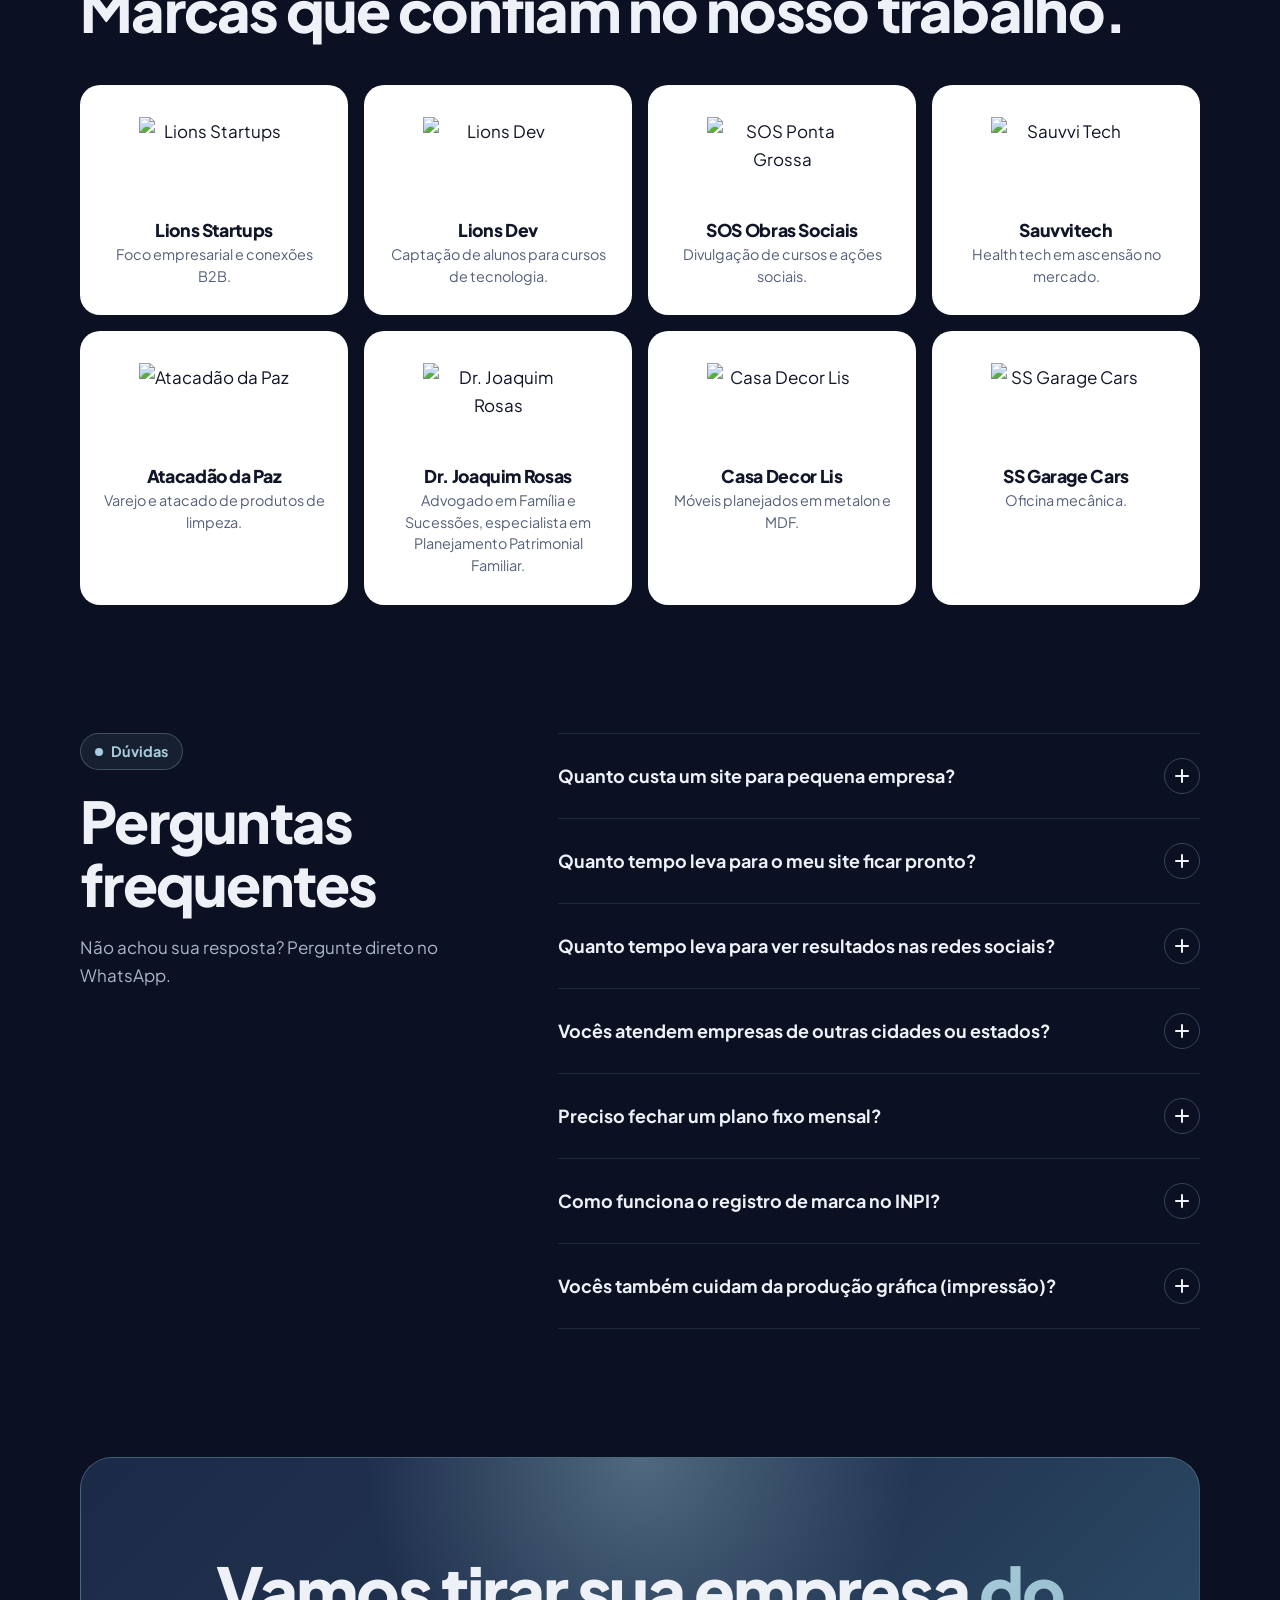
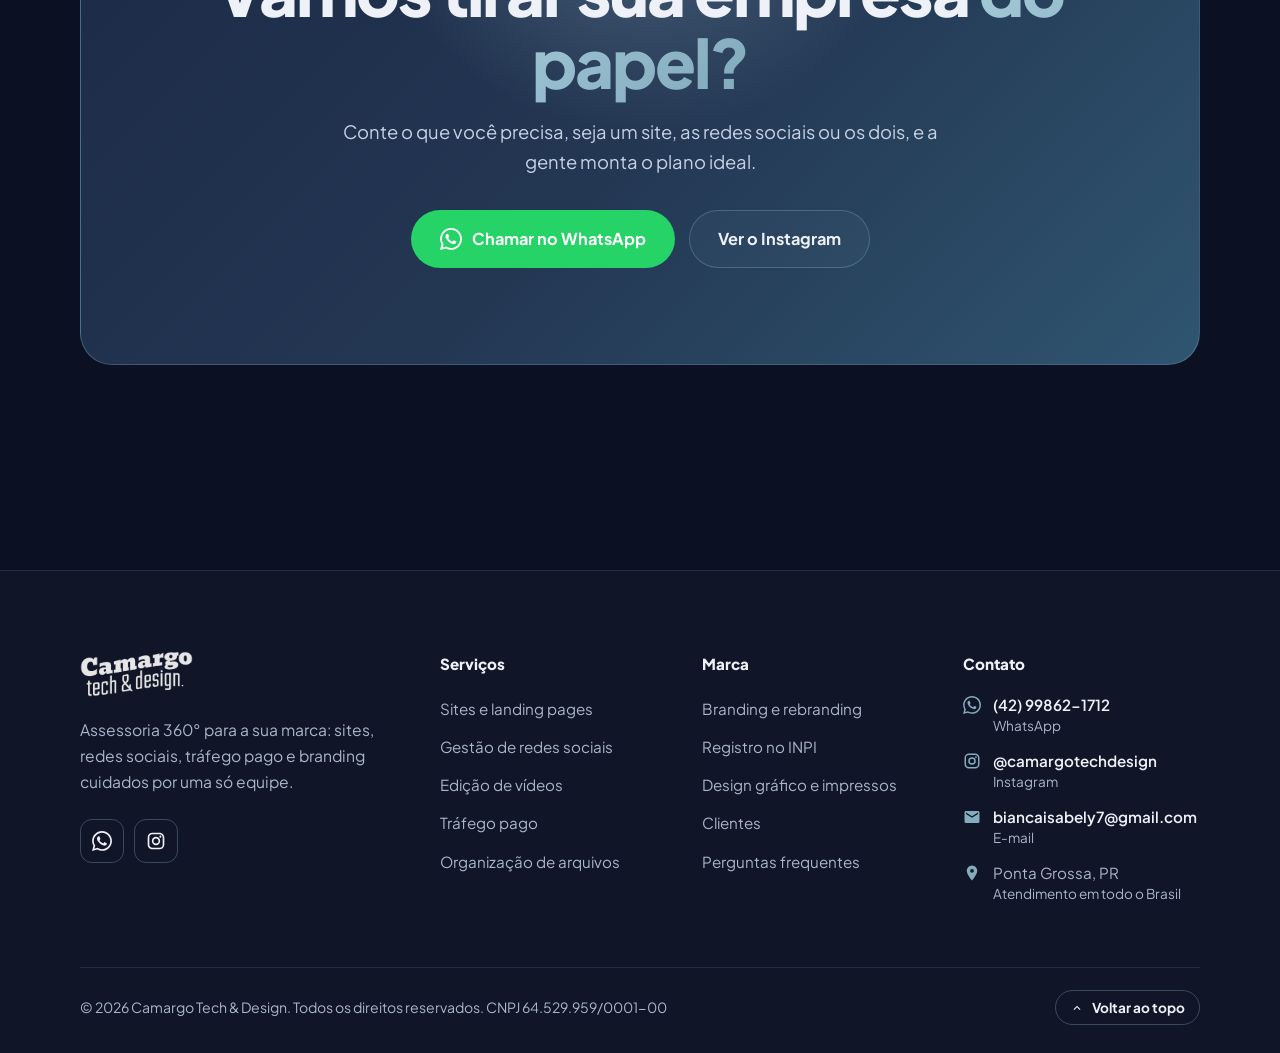
==== commit 0c09867b: "SEO: foco em criação de sites para pequenas empresas Novo título e descrição para o Google, dados es" ====
--- a/index.html
+++ b/index.html
@@ -3,16 +3,96 @@
 <head>
     <meta charset="UTF-8">
     <meta name="viewport" content="width=device-width, initial-scale=1.0">
-    <title>Camargo Tech & Design | Sites, Redes Sociais, Tráfego Pago e Branding</title>
-    <meta name="description" content="Sites profissionais, landing pages e gestão de redes sociais. Também cuidamos de edição de vídeos, tráfego pago, branding, registro no INPI e organização dos arquivos da sua marca.">
+    <title>Criação de Sites para Pequenas Empresas | Camargo Tech & Design</title>
+    <meta name="description" content="Criação de sites simples, bonitos e com preço acessível para pequenas empresas. Landing pages, sites institucionais e domínio .com.br, com botão direto para o seu WhatsApp. Ponta Grossa (PR) e todo o Brasil.">
+    <meta name="robots" content="index, follow">
     <meta name="theme-color" content="#0b1022">
     <link rel="canonical" href="https://camargotechdesign.com.br/">
-    <meta property="og:title" content="Camargo Tech & Design">
-    <meta property="og:description" content="Sites profissionais e redes sociais que vendem. Assessoria completa para a sua marca.">
+    <meta property="og:title" content="Criação de Sites para Pequenas Empresas | Camargo Tech & Design">
+    <meta property="og:description" content="Sites simples e profissionais com preço acessível para pequenos negócios. Peça seu orçamento pelo WhatsApp.">
+    <meta property="og:locale" content="pt_BR">
+    <meta property="og:site_name" content="Camargo Tech & Design">
+    <meta name="twitter:card" content="summary_large_image">
     <meta property="og:image" content="https://camargotechdesign.com.br/icon-camargo.png">
     <meta property="og:type" content="website">
     <meta property="og:url" content="https://camargotechdesign.com.br/">
     <link rel="icon" type="image/png" href="favicon.png">
+    <link rel="apple-touch-icon" href="icon-camargo.png">
+    <script type="application/ld+json">
+{
+  "@context": "https://schema.org",
+  "@type": "ProfessionalService",
+  "@id": "https://camargotechdesign.com.br/#empresa",
+  "name": "Camargo Tech & Design",
+  "description": "Criação de sites simples e profissionais para pequenas empresas, landing pages, gestão de redes sociais e tráfego pago.",
+  "url": "https://camargotechdesign.com.br/",
+  "logo": "https://camargotechdesign.com.br/logo-camargo.png",
+  "image": "https://camargotechdesign.com.br/icon-camargo.png",
+  "telephone": "+55-42-99862-1712",
+  "email": "biancaisabely7@gmail.com",
+  "taxID": "64.529.959/0001-00",
+  "address": {
+    "@type": "PostalAddress",
+    "addressLocality": "Ponta Grossa",
+    "addressRegion": "PR",
+    "addressCountry": "BR"
+  },
+  "areaServed": [
+    {
+      "@type": "City",
+      "name": "Ponta Grossa"
+    },
+    {
+      "@type": "Country",
+      "name": "Brasil"
+    }
+  ],
+  "sameAs": [
+    "https://www.instagram.com/camargotechdesign"
+  ],
+  "hasOfferCatalog": {
+    "@type": "OfferCatalog",
+    "name": "Serviços",
+    "itemListElement": [
+      {
+        "@type": "Offer",
+        "itemOffered": {
+          "@type": "Service",
+          "name": "Criação de sites para pequenas empresas"
+        }
+      },
+      {
+        "@type": "Offer",
+        "itemOffered": {
+          "@type": "Service",
+          "name": "Landing pages"
+        }
+      },
+      {
+        "@type": "Offer",
+        "itemOffered": {
+          "@type": "Service",
+          "name": "Registro de domínio .com.br"
+        }
+      },
+      {
+        "@type": "Offer",
+        "itemOffered": {
+          "@type": "Service",
+          "name": "Gestão de redes sociais"
+        }
+      },
+      {
+        "@type": "Offer",
+        "itemOffered": {
+          "@type": "Service",
+          "name": "Tráfego pago"
+        }
+      }
+    ]
+  }
+}
+    </script>
     <link rel="preconnect" href="https://fonts.googleapis.com">
     <link rel="preconnect" href="https://fonts.gstatic.com" crossorigin>
     <link href="https://fonts.googleapis.com/css2?family=Plus+Jakarta+Sans:wght@400;500;600;700;800&display=swap" rel="stylesheet">
@@ -1181,9 +1261,9 @@
         <div class="orb o2"></div>
         <div class="wrap">
             <div>
-                <span class="tag fade-in" style="animation-delay:.1s">Sites e redes sociais em Ponta Grossa e todo o Brasil</span>
+                <span class="tag fade-in" style="animation-delay:.1s">Sites para pequenas empresas em Ponta Grossa e todo o Brasil</span>
                 <h1 id="heroTitle">Sites e redes sociais que <span class="grad-text">fazem sua empresa vender.</span></h1>
-                <p class="hero-text fade-in" style="animation-delay:1.1s">Criamos o site da sua empresa e cuidamos das suas redes sociais, com vídeos, anúncios e marca organizados por uma só equipe.</p>
+                <p class="hero-text fade-in" style="animation-delay:1.1s">Criamos sites simples, bonitos e com preço acessível para pequenos negócios, e cuidamos das suas redes sociais, com vídeos, anúncios e marca organizados por uma só equipe.</p>
                 <div class="hero-cta fade-in" style="animation-delay:1.3s">
                     <a href="https://wa.me/5542998621712?text=Ol%C3%A1!%20Quero%20um%20or%C3%A7amento%20de%20site." class="btn btn-wa" target="_blank" rel="noopener"><svg><use href="#i-wa"/></svg>Quero um site</a>
                     <a href="#sites" class="btn btn-ghost">Ver serviços</a>
@@ -1226,7 +1306,7 @@
                     <div class="rv" style="--d:.1s">
                         <span class="tag">Sites</span>
                         <h2>Sua empresa com um endereço <span class="grad-text">profissional na web.</span></h2>
-                        <p class="lead">Além das redes sociais, sua marca precisa de um lugar próprio na internet: um site que apresenta, convence e leva o cliente direto para o seu WhatsApp.</p>
+                        <p class="lead">Criação de sites para pequenas empresas, com preço que cabe no orçamento de quem está começando. Um lugar próprio na internet que apresenta o seu negócio, aparece no Google e leva o cliente direto para o seu WhatsApp.</p>
                     </div>
                 </div>
 
@@ -1508,6 +1588,10 @@
                 </div>
                 <div class="acc rv" style="--d:.1s">
                     <div class="acc-item">
+                        <button class="acc-btn" aria-expanded="false">Quanto custa um site para pequena empresa?<span class="pm" aria-hidden="true"></span></button>
+                        <div class="acc-panel"><div><p>Trabalhamos com preços acessíveis, pensados para pequenos negócios. O valor depende do tipo de site (landing page ou site institucional) e da quantidade de páginas. Peça um orçamento pelo WhatsApp, sem compromisso.</p></div></div>
+                    </div>
+                    <div class="acc-item">
                         <button class="acc-btn" aria-expanded="false">Quanto tempo leva para o meu site ficar pronto?<span class="pm" aria-hidden="true"></span></button>
                         <div class="acc-panel"><div><p>Depende do tamanho do projeto: uma landing page é mais rápida que um site institucional completo. No orçamento pelo WhatsApp já passamos o prazo para o seu caso.</p></div></div>
                     </div>
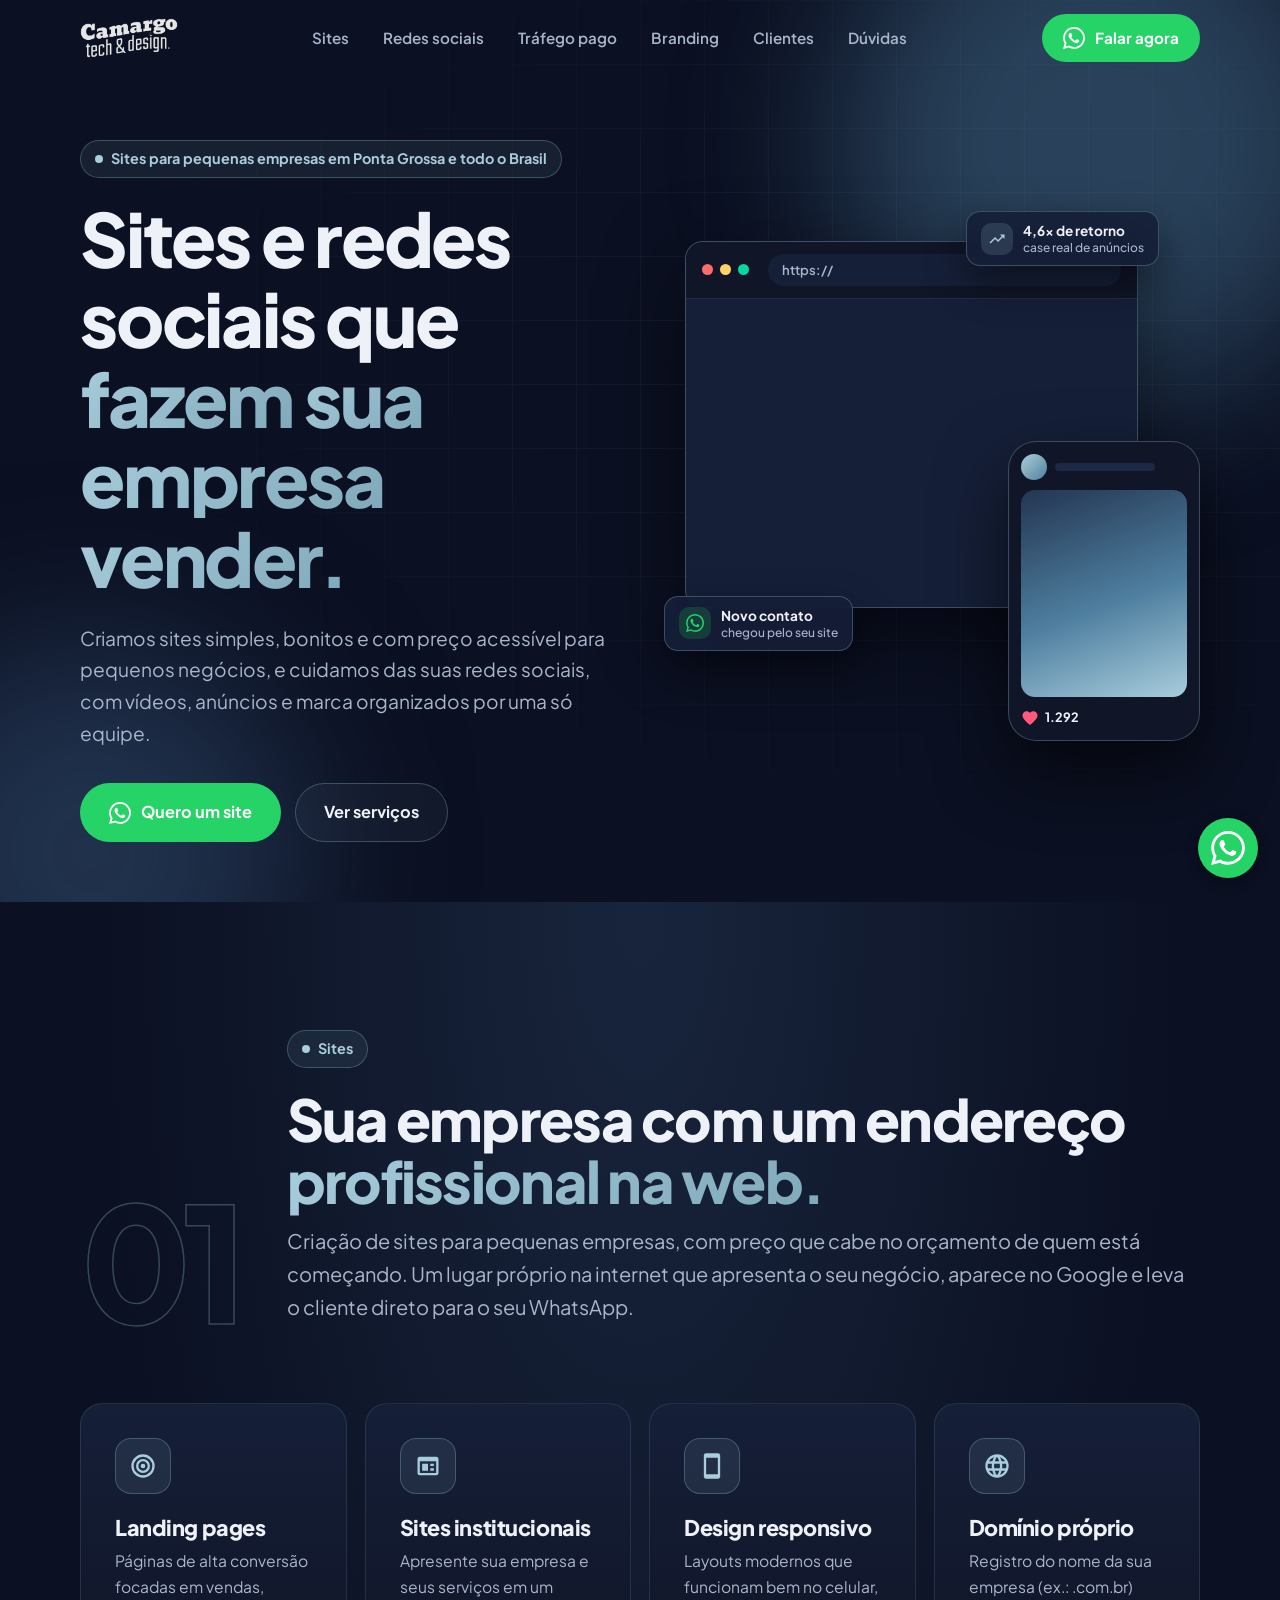
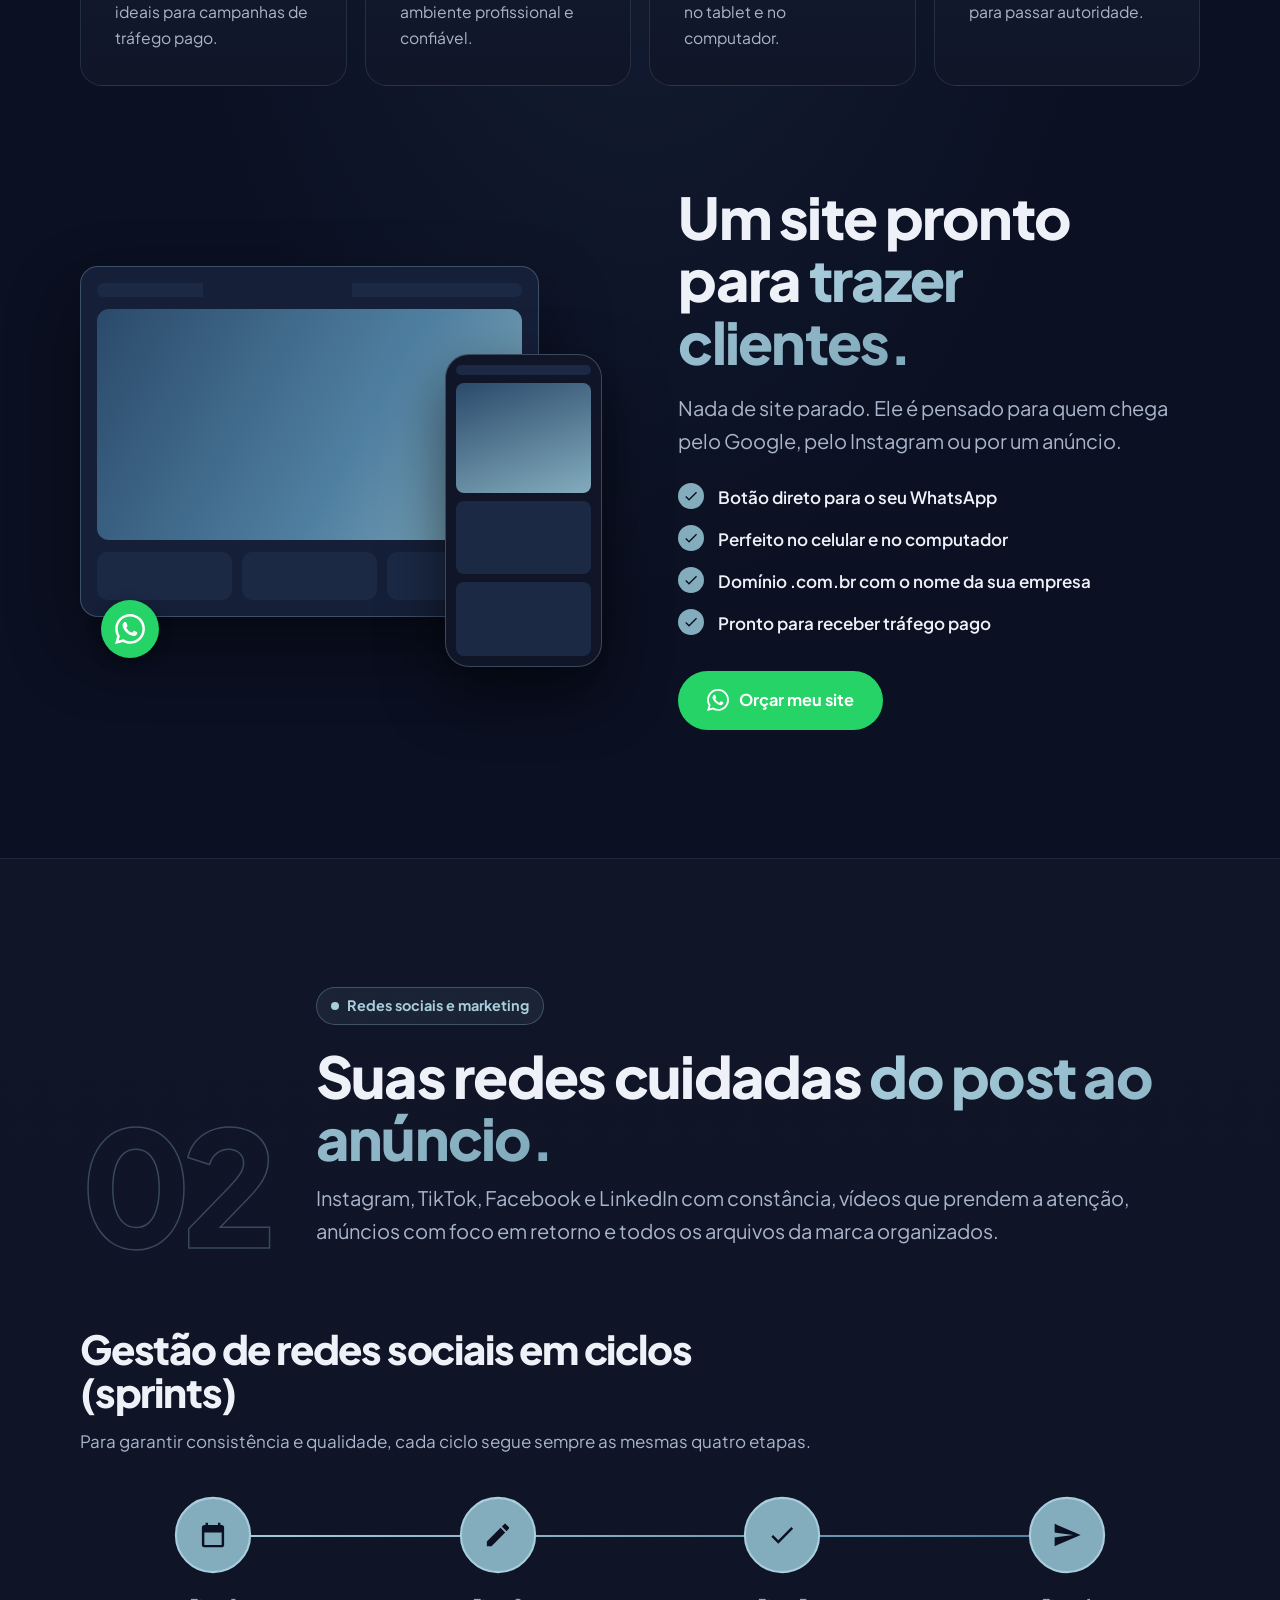
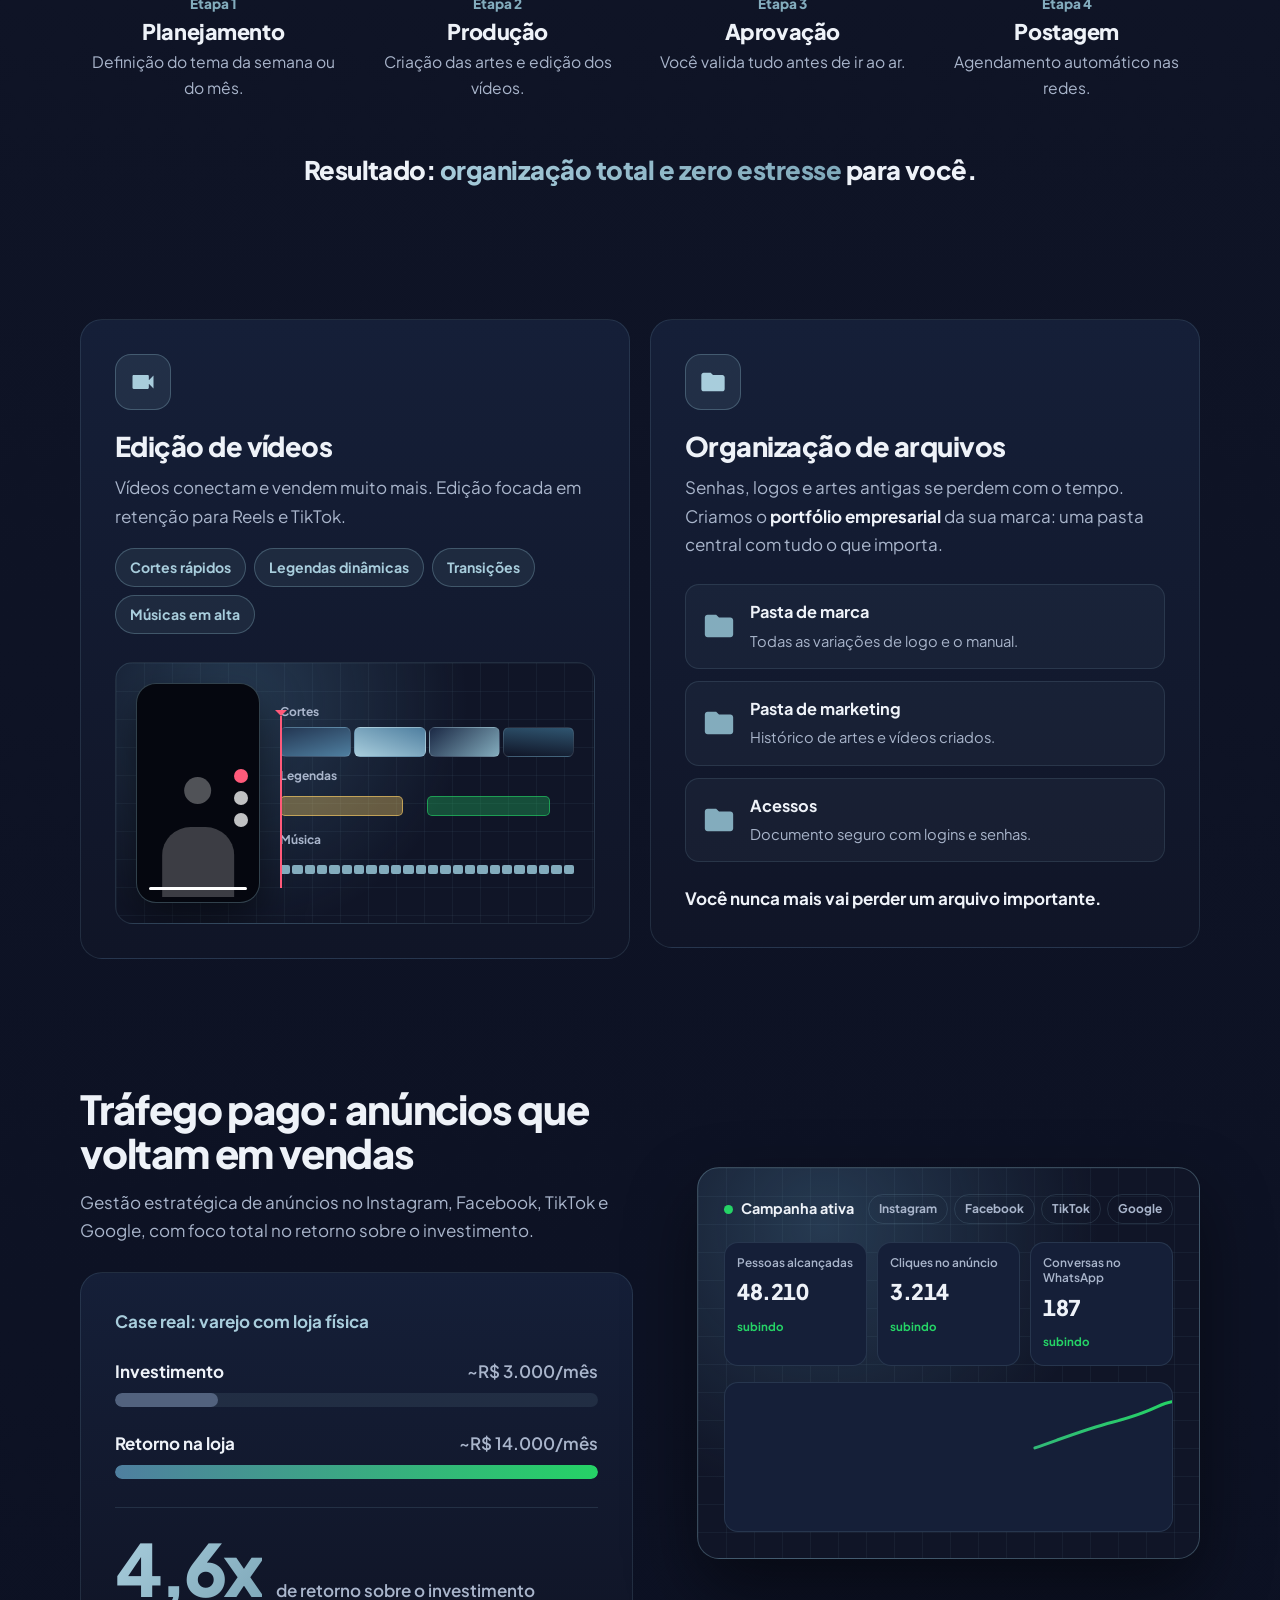
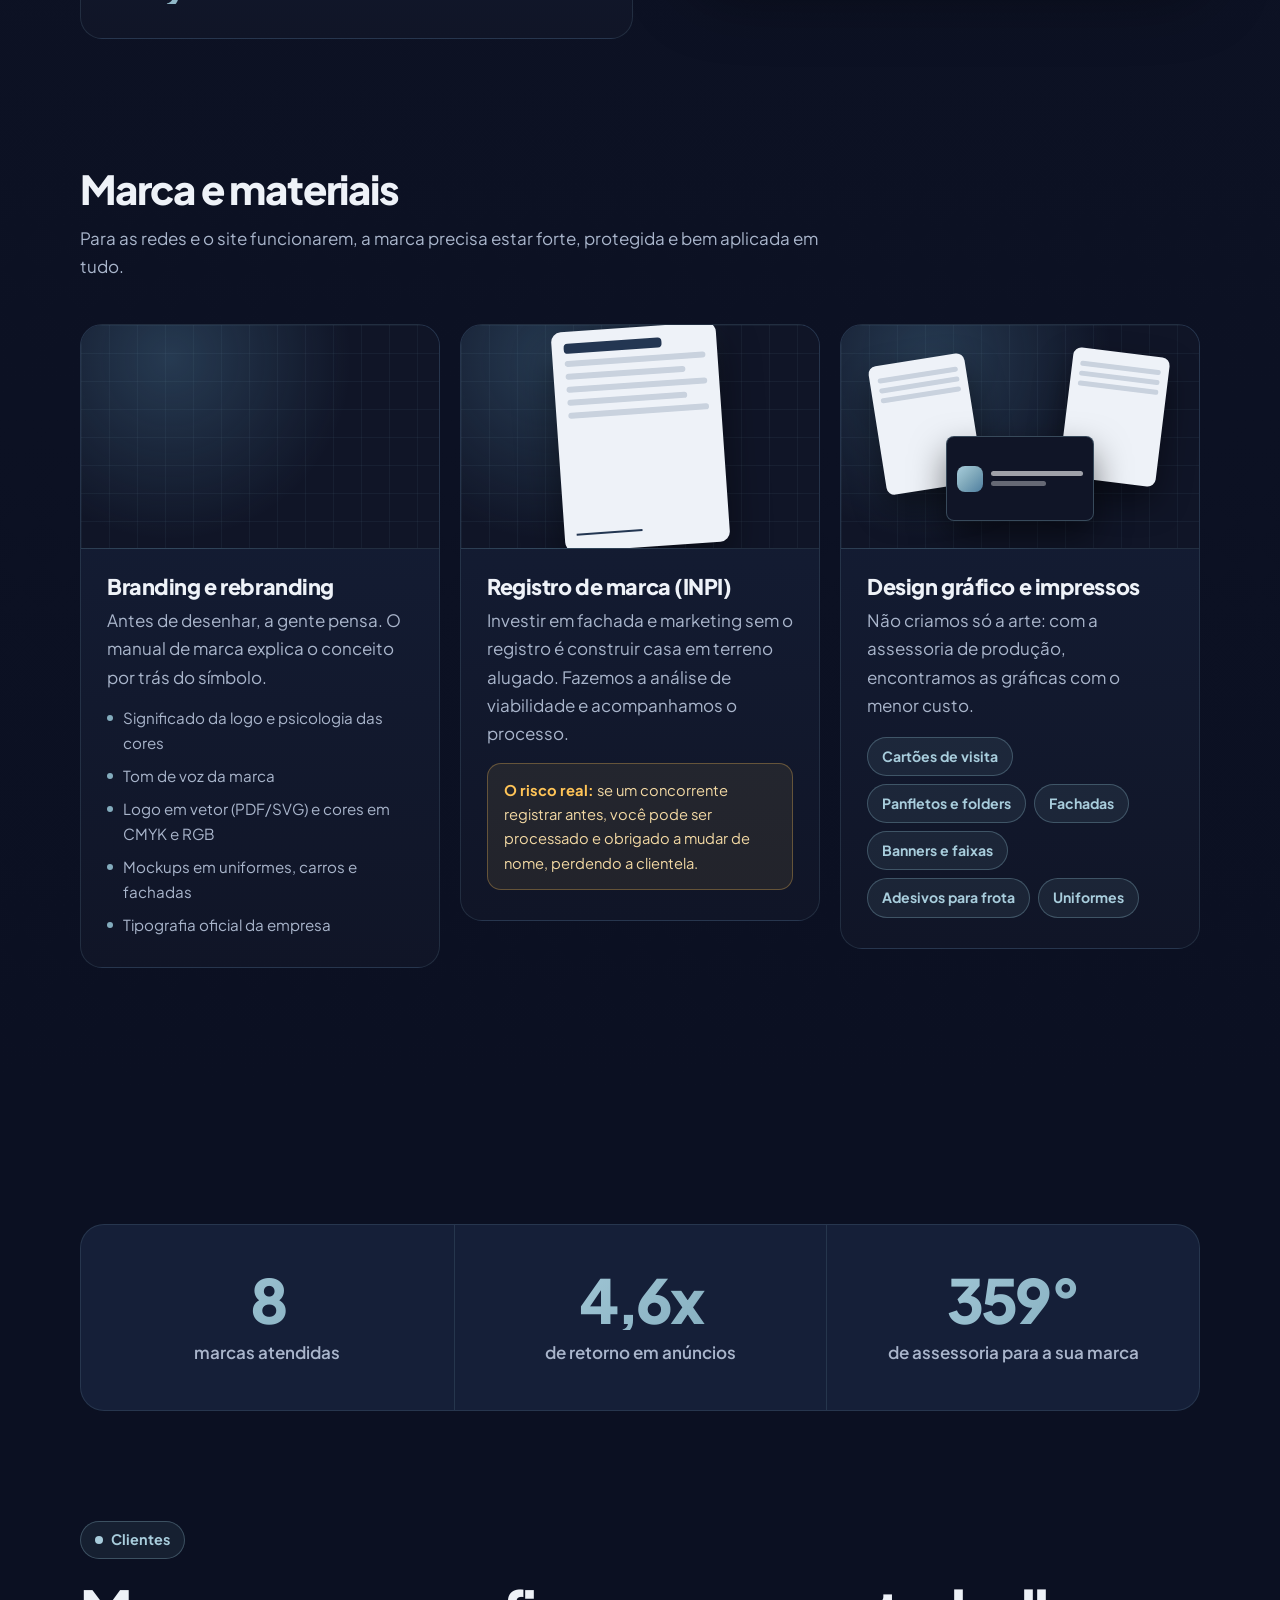
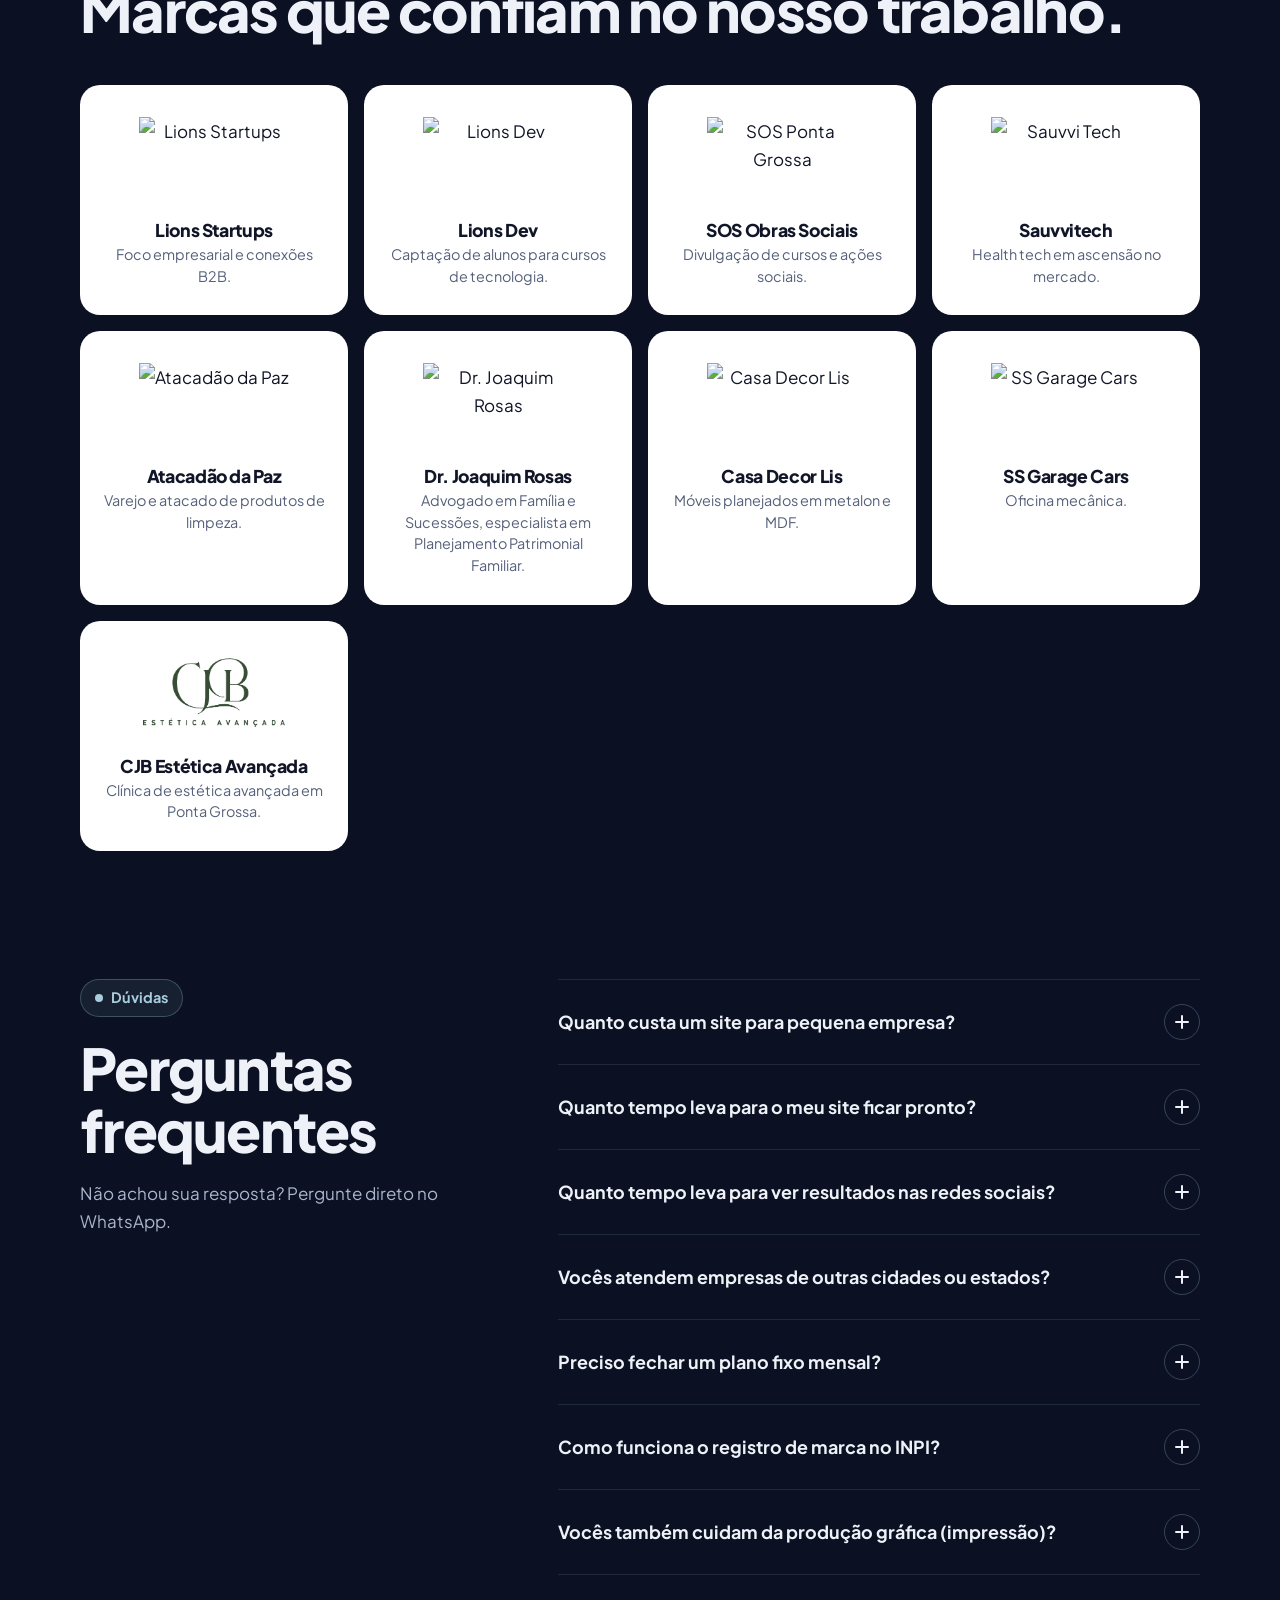
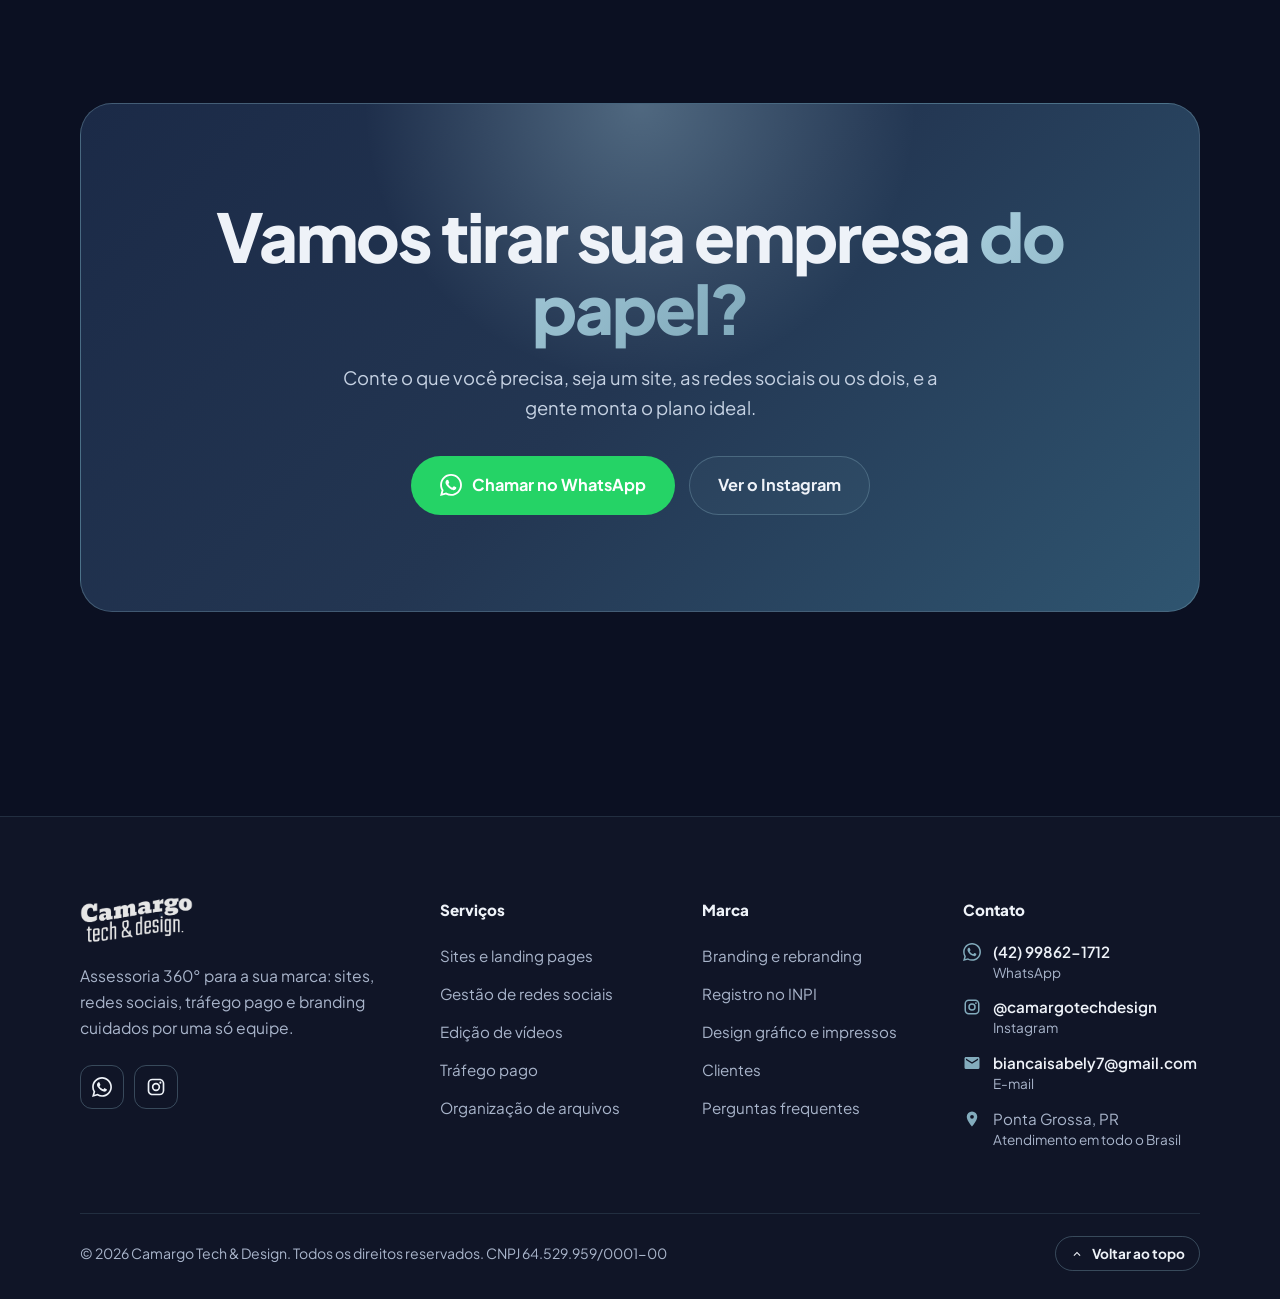
==== commit fcd37ef0: "Adiciona CJB Estética Avançada aos clientes Co-Authored-By: Claude Opus 5.5 <noreply@anthropic.com> " ====
--- a/index.html
+++ b/index.html
@@ -1574,6 +1574,7 @@
                     <li class="client rv" style="--d:.06s"><div class="logo"><img src="Logo_joaquimrosas.jpg" alt="Dr. Joaquim Rosas" loading="lazy"></div><h3>Dr. Joaquim Rosas</h3><p>Advogado em Família e Sucessões, especialista em Planejamento Patrimonial Familiar.</p></li>
                     <li class="client rv" style="--d:.12s"><div class="logo"><img src="Logo_casadecorlis.png" alt="Casa Decor Lis" loading="lazy"></div><h3>Casa Decor Lis</h3><p>Móveis planejados em metalon e MDF.</p></li>
                     <li class="client rv" style="--d:.18s"><div class="logo"><img src="https://ss-garage-cars.netlify.app/logo.jpeg" alt="SS Garage Cars" loading="lazy"></div><h3>SS Garage Cars</h3><p>Oficina mecânica.</p></li>
+                    <li class="client rv" style="--d:0s"><div class="logo"><img src="Logo_cjb_estetica.png" alt="CJB Estética Avançada" loading="lazy"></div><h3>CJB Estética Avançada</h3><p>Clínica de estética avançada em Ponta Grossa.</p></li>
                 </ul>
             </div>
         </section>
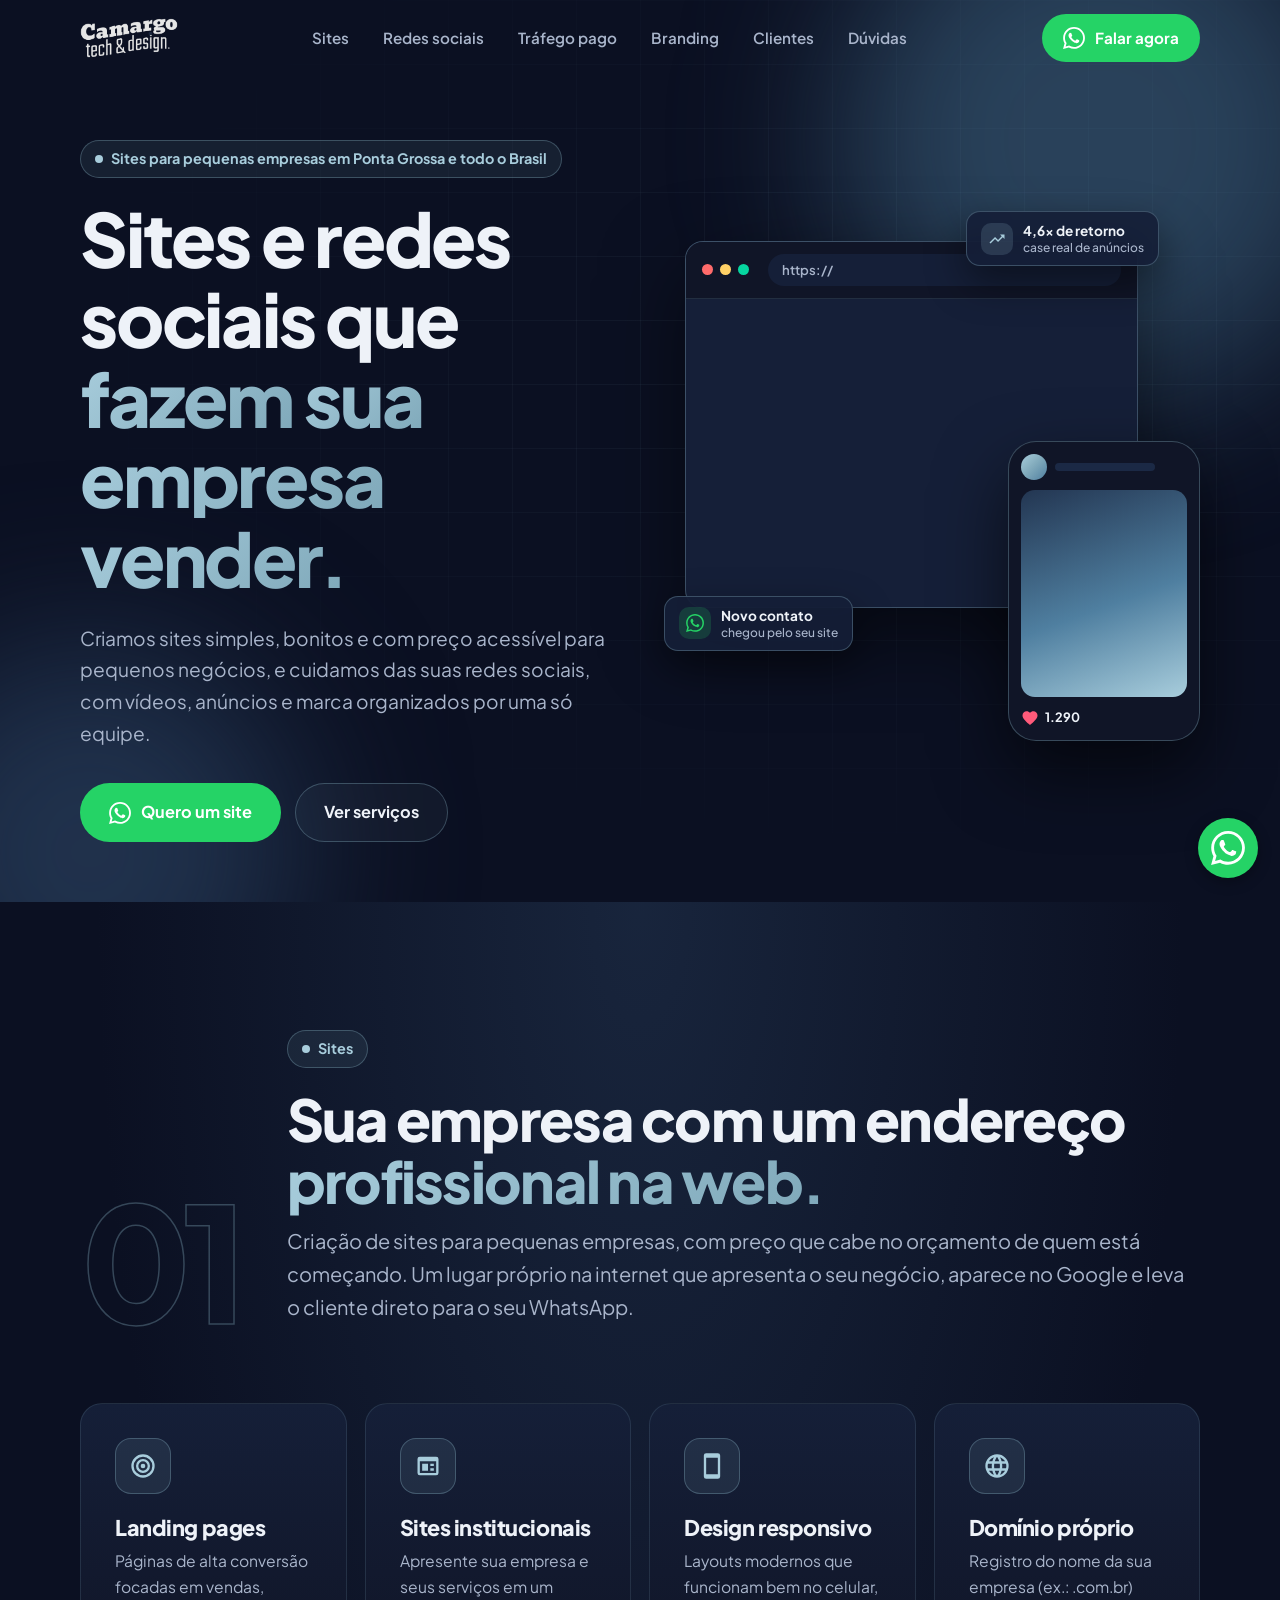
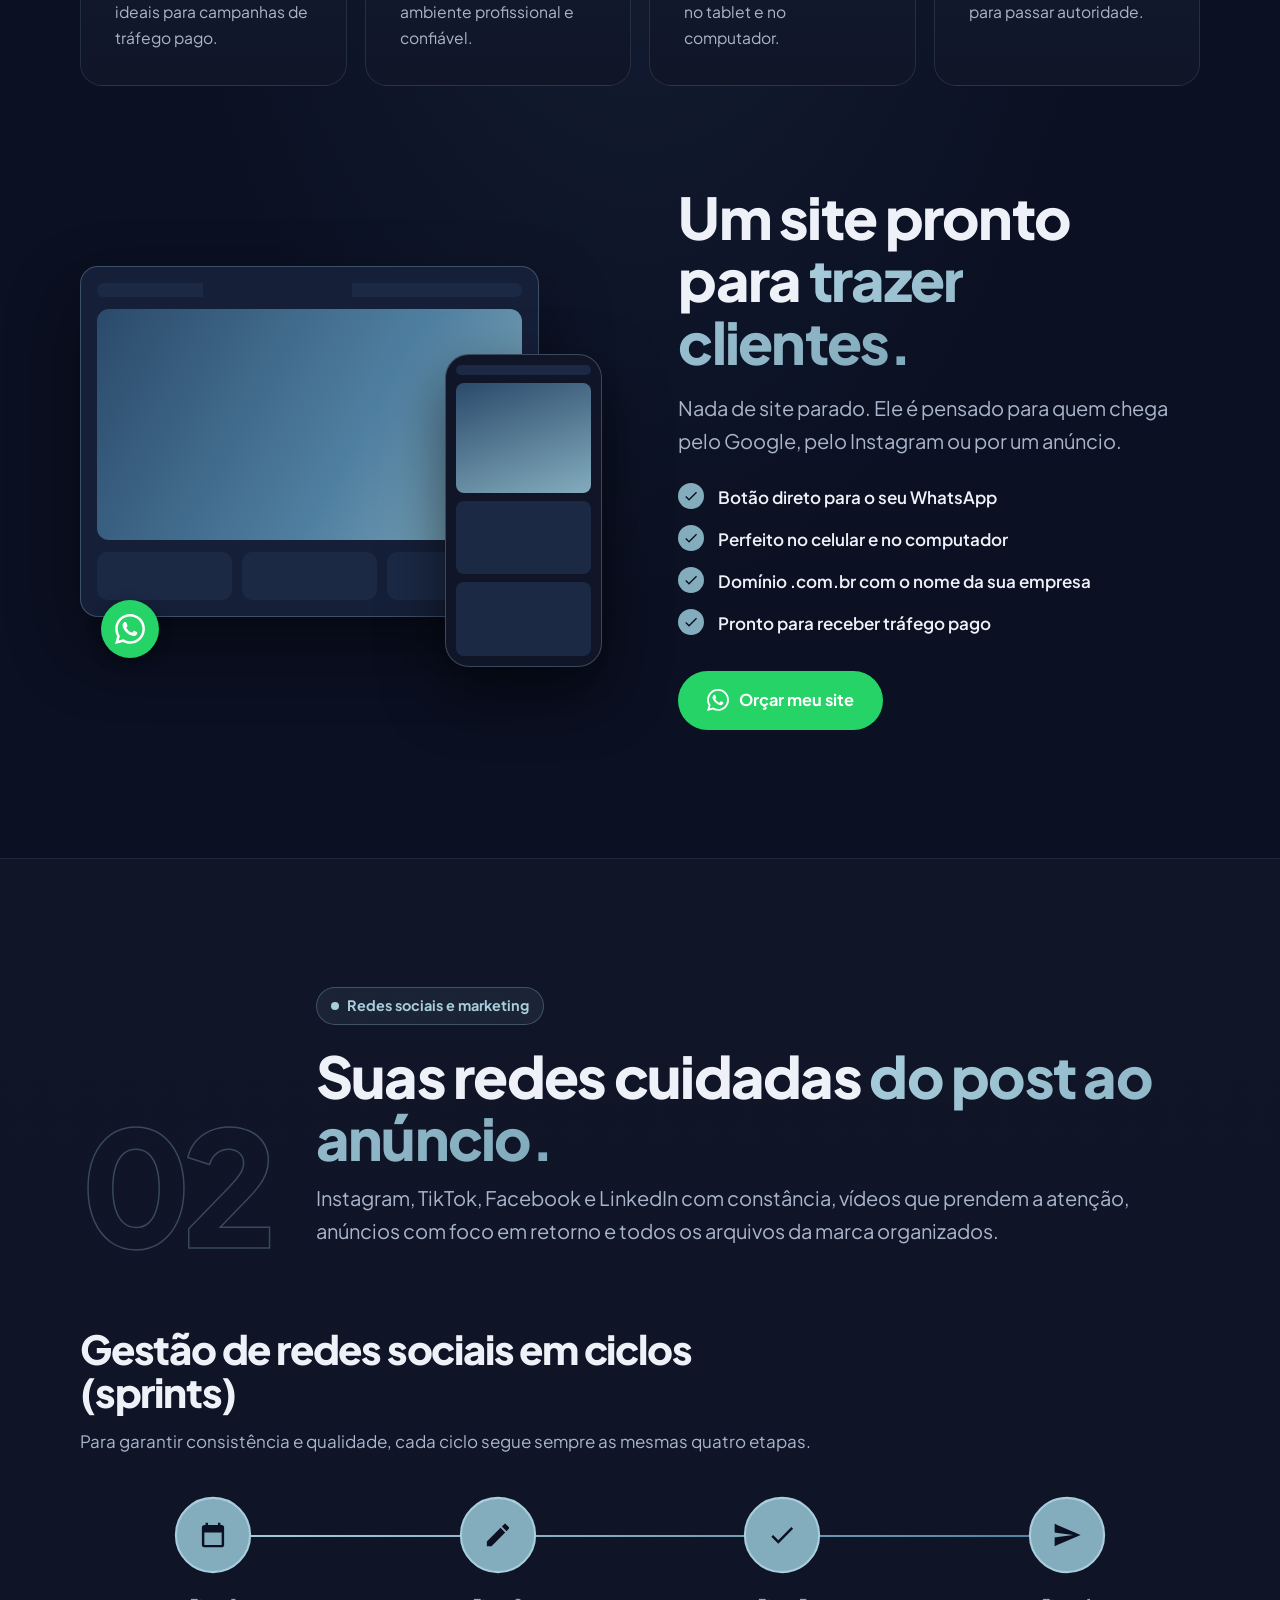
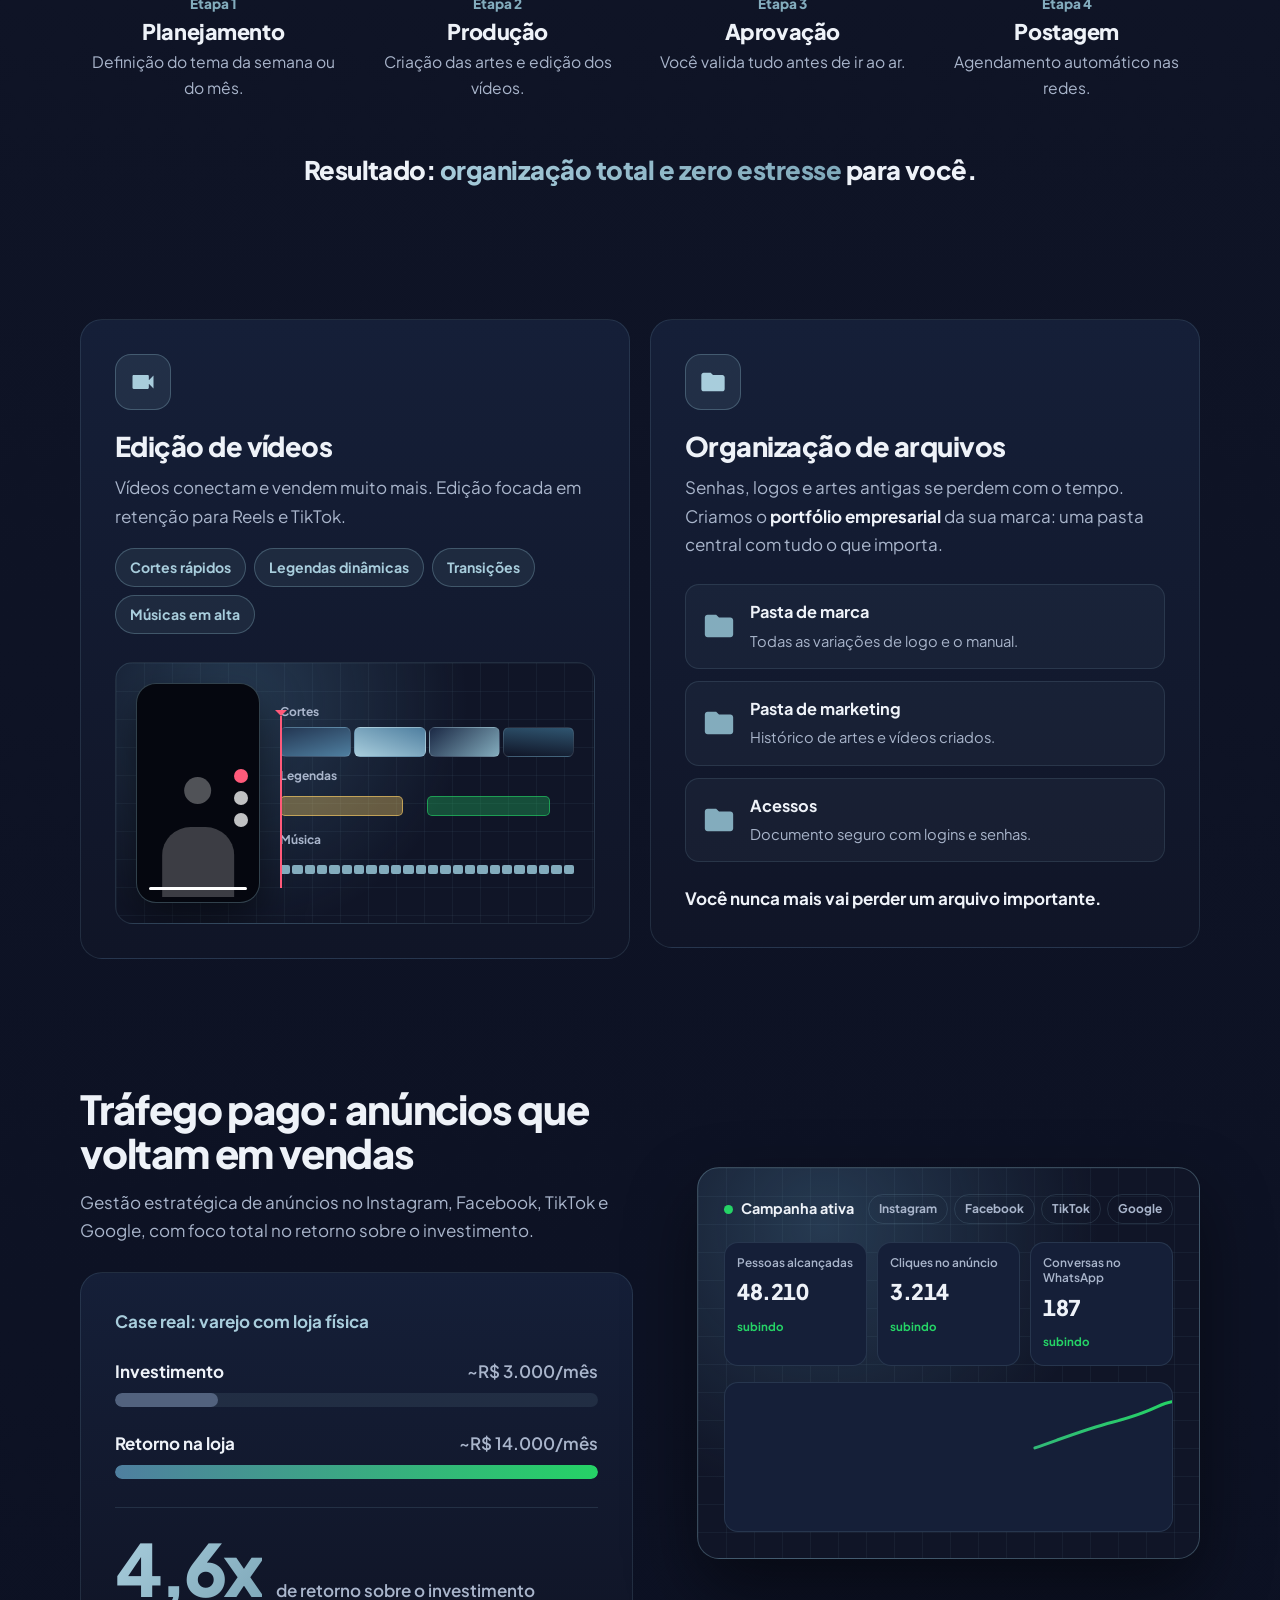
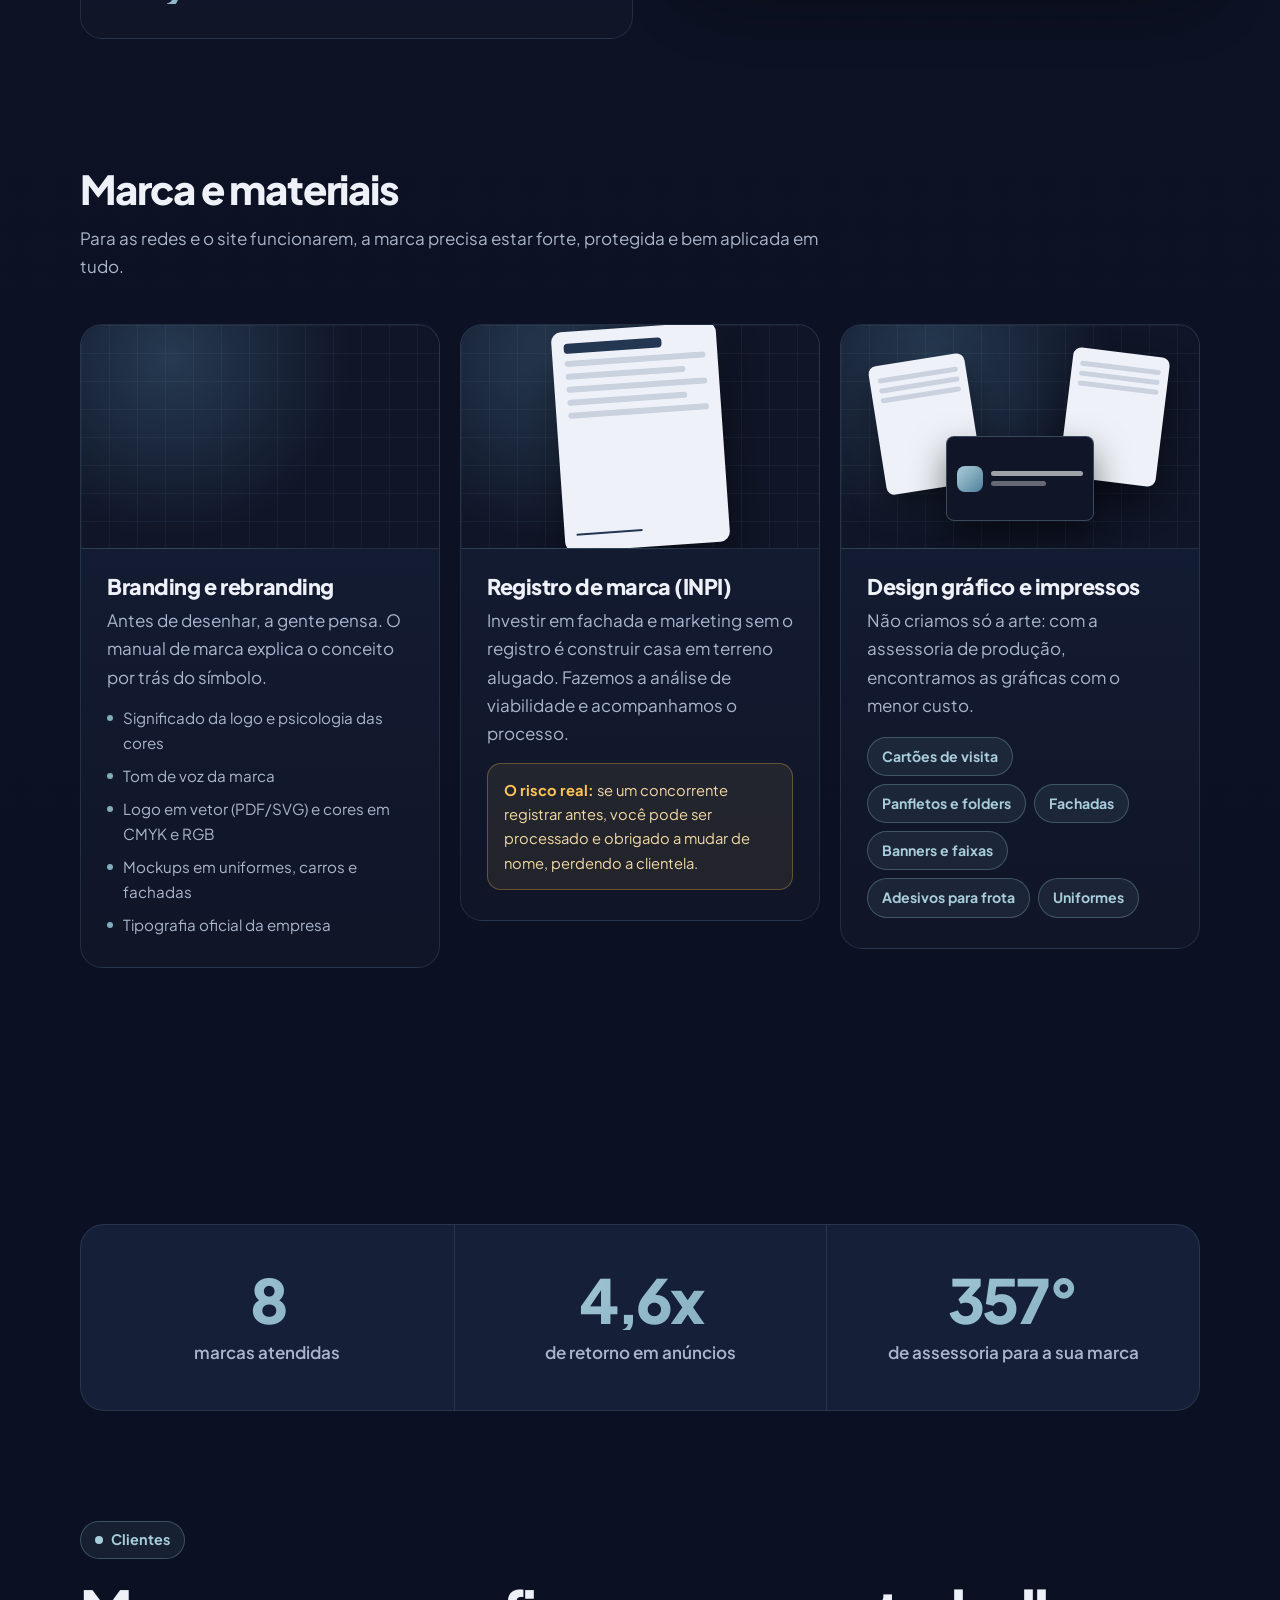
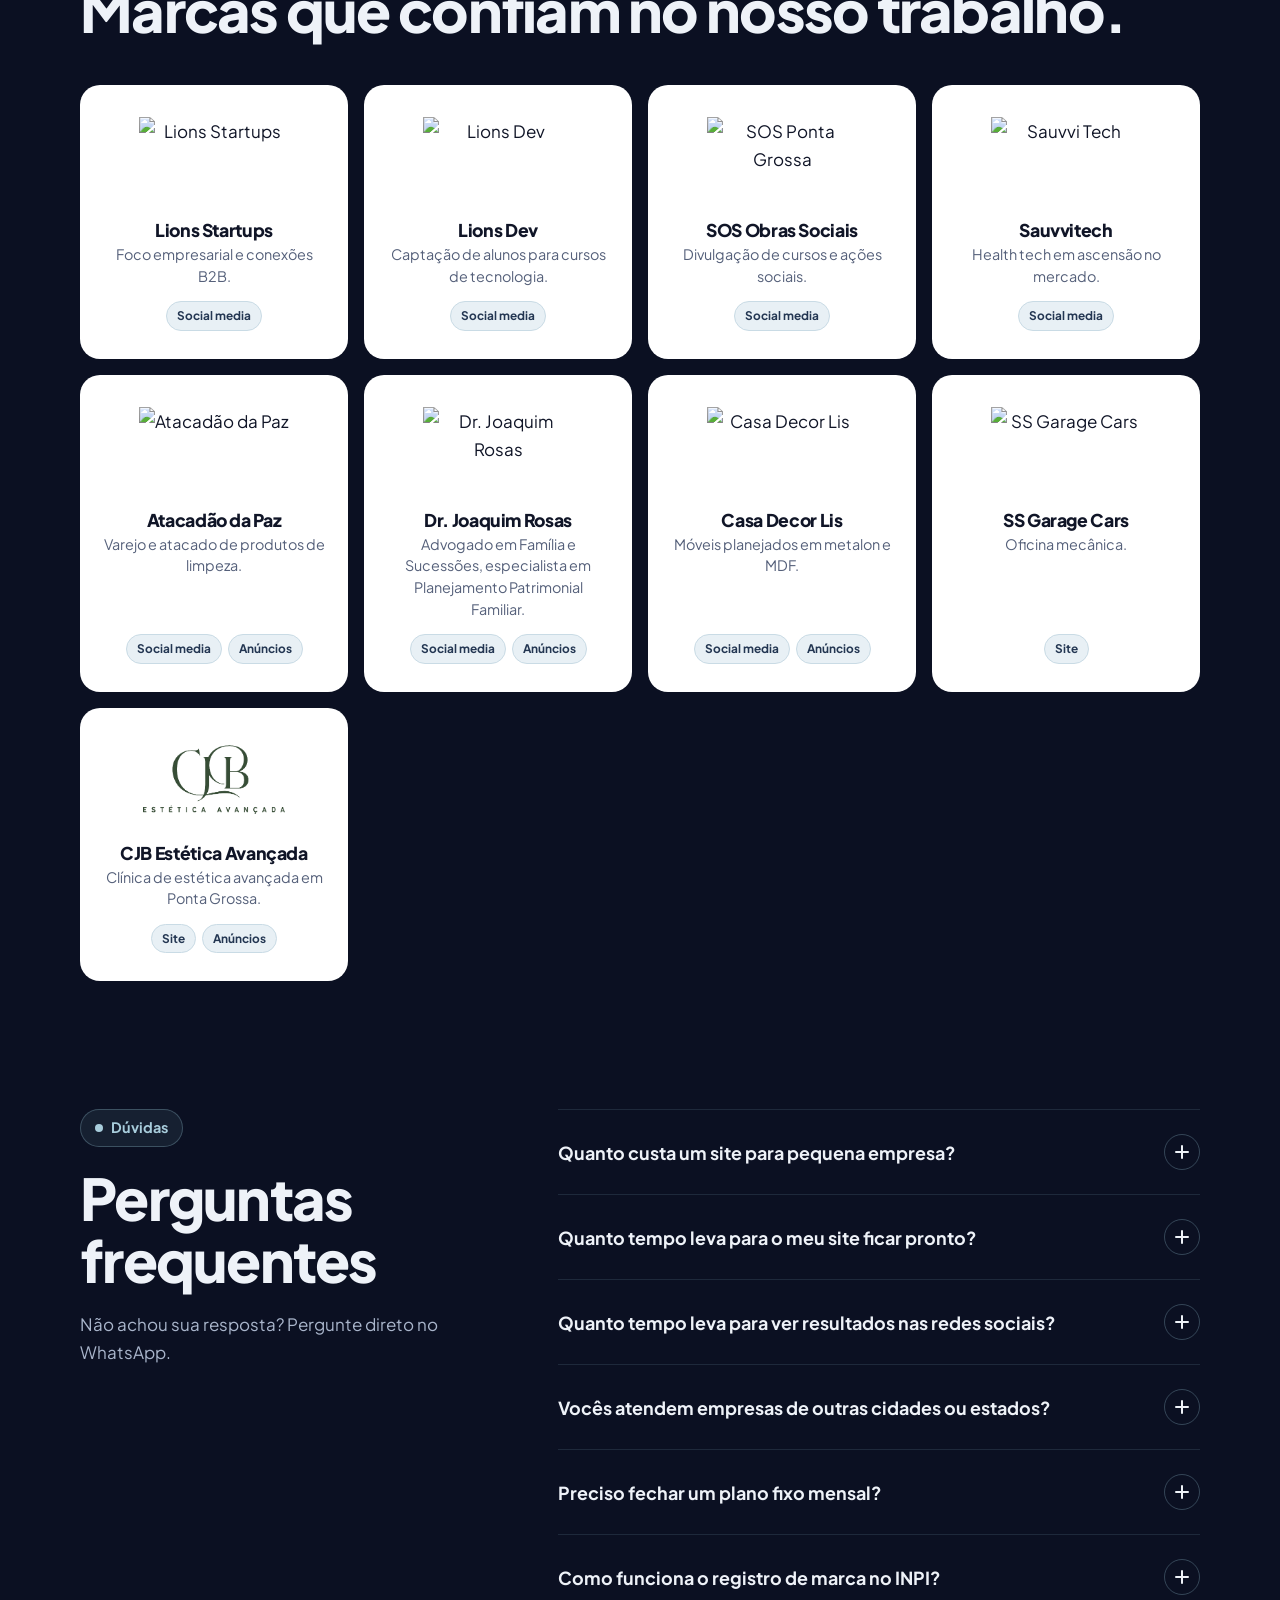
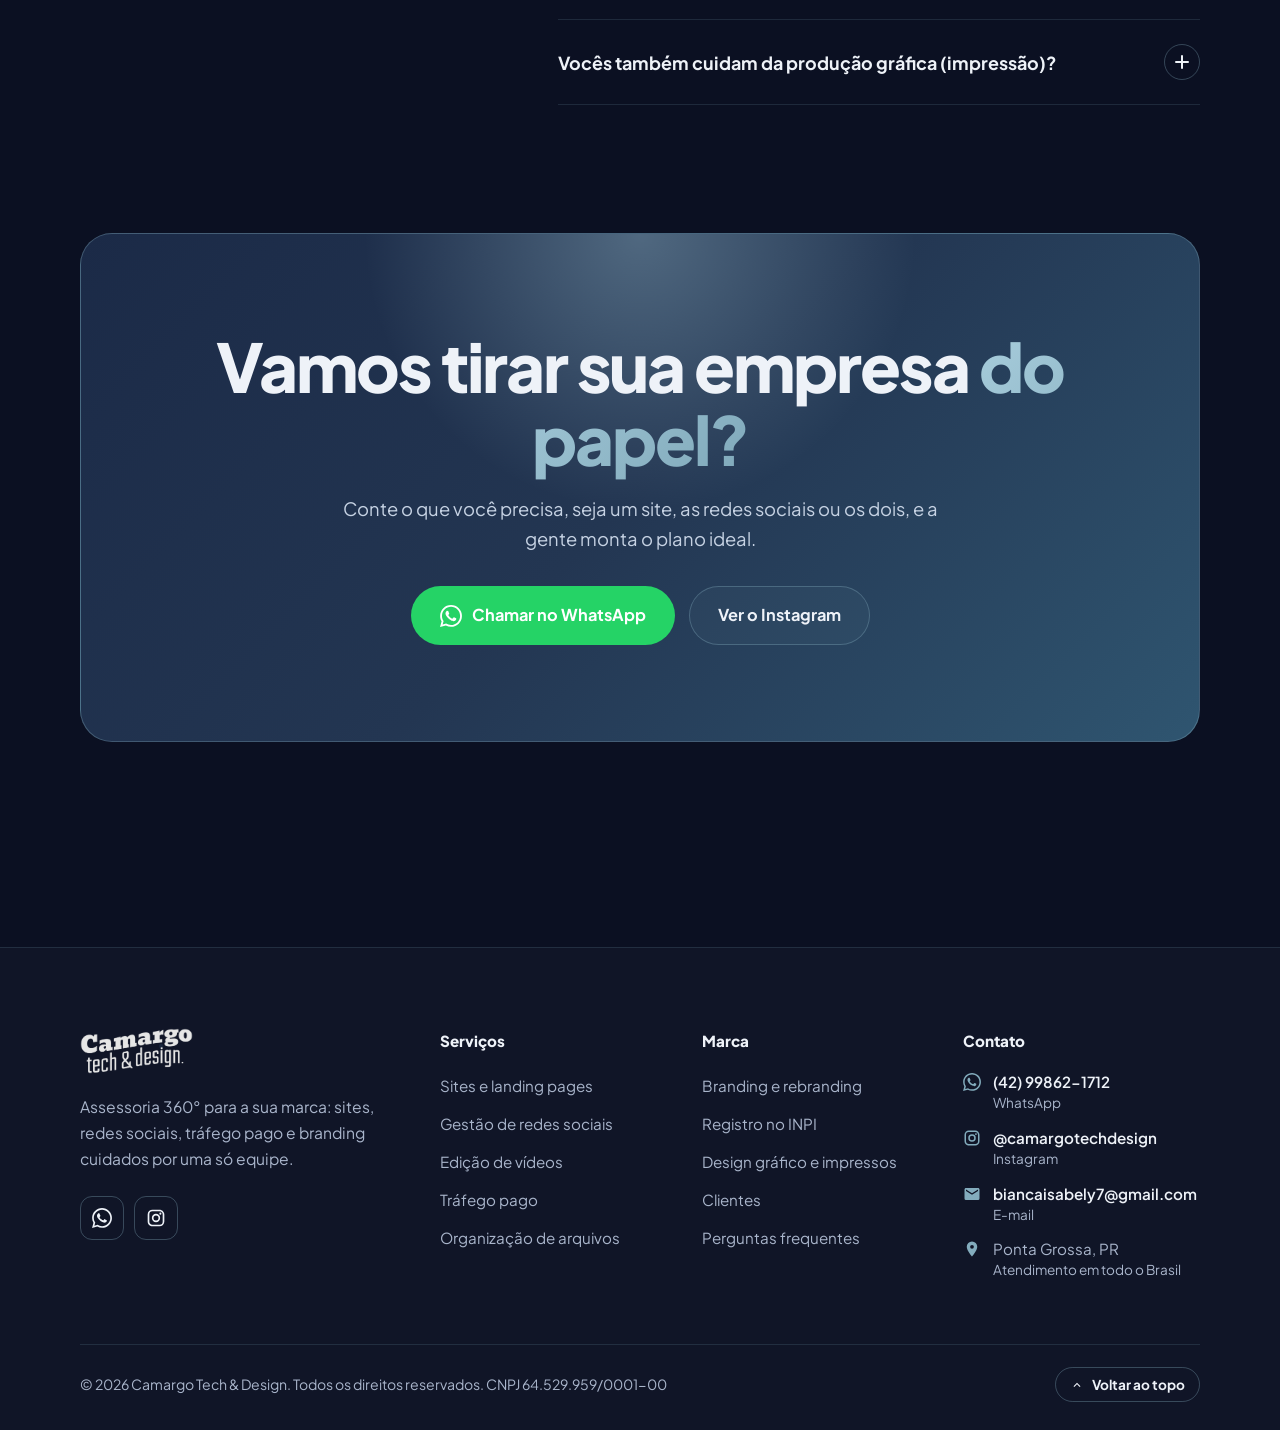
==== commit b205e511: "Clientes: etiqueta com o serviço feito para cada um Co-Authored-By: Claude Opus 5.5 <noreply@anthrop" ====
--- a/index.html
+++ b/index.html
@@ -992,6 +992,8 @@
         .client .logo img { width: 150px; height: 80px; object-fit: contain; }
         .client h3 { font-size: 1.1rem; margin-bottom: 4px; }
         .client p { color: #55607a; font-size: .9rem; line-height: 1.5; max-width: 26ch; }
+        .client .svc-tags { display: flex; flex-wrap: wrap; justify-content: center; gap: 6px; margin-top: auto; padding-top: 14px; }
+        .client .svc-tags span { font-size: .74rem; font-weight: 700; color: #233652; background: #e8f0f5; border: 1px solid #c9dbe5; padding: 4px 10px; border-radius: 999px; white-space: nowrap; }
 
         /* =========================================
            FAQ
@@ -1566,15 +1568,15 @@
                     <h2>Marcas que confiam no nosso trabalho.</h2>
                 </div>
                 <ul class="clients">
-                    <li class="client rv" style="--d:0s"><div class="logo"><img src="logo_lions_startups.png" alt="Lions Startups" loading="lazy"></div><h3>Lions Startups</h3><p>Foco empresarial e conexões B2B.</p></li>
-                    <li class="client rv" style="--d:.06s"><div class="logo"><img src="logo_lions_dev.png" alt="Lions Dev" loading="lazy"></div><h3>Lions Dev</h3><p>Captação de alunos para cursos de tecnologia.</p></li>
-                    <li class="client rv" style="--d:.12s"><div class="logo"><img src="sos%20pg.png" alt="SOS Ponta Grossa" loading="lazy"></div><h3>SOS Obras Sociais</h3><p>Divulgação de cursos e ações sociais.</p></li>
-                    <li class="client rv" style="--d:.18s"><div class="logo"><img src="Logo%20_%20Sauvvi%20Tech.png" alt="Sauvvi Tech" loading="lazy"></div><h3>Sauvvitech</h3><p>Health tech em ascensão no mercado.</p></li>
-                    <li class="client rv" style="--d:0s"><div class="logo"><img src="Logo_atacadao.png" alt="Atacadão da Paz" loading="lazy"></div><h3>Atacadão da Paz</h3><p>Varejo e atacado de produtos de limpeza.</p></li>
-                    <li class="client rv" style="--d:.06s"><div class="logo"><img src="Logo_joaquimrosas.jpg" alt="Dr. Joaquim Rosas" loading="lazy"></div><h3>Dr. Joaquim Rosas</h3><p>Advogado em Família e Sucessões, especialista em Planejamento Patrimonial Familiar.</p></li>
-                    <li class="client rv" style="--d:.12s"><div class="logo"><img src="Logo_casadecorlis.png" alt="Casa Decor Lis" loading="lazy"></div><h3>Casa Decor Lis</h3><p>Móveis planejados em metalon e MDF.</p></li>
-                    <li class="client rv" style="--d:.18s"><div class="logo"><img src="https://ss-garage-cars.netlify.app/logo.jpeg" alt="SS Garage Cars" loading="lazy"></div><h3>SS Garage Cars</h3><p>Oficina mecânica.</p></li>
-                    <li class="client rv" style="--d:0s"><div class="logo"><img src="Logo_cjb_estetica.png" alt="CJB Estética Avançada" loading="lazy"></div><h3>CJB Estética Avançada</h3><p>Clínica de estética avançada em Ponta Grossa.</p></li>
+                    <li class="client rv" style="--d:0s"><div class="logo"><img src="logo_lions_startups.png" alt="Lions Startups" loading="lazy"></div><h3>Lions Startups</h3><p>Foco empresarial e conexões B2B.</p><div class="svc-tags"><span>Social media</span></div></li>
+                    <li class="client rv" style="--d:.06s"><div class="logo"><img src="logo_lions_dev.png" alt="Lions Dev" loading="lazy"></div><h3>Lions Dev</h3><p>Captação de alunos para cursos de tecnologia.</p><div class="svc-tags"><span>Social media</span></div></li>
+                    <li class="client rv" style="--d:.12s"><div class="logo"><img src="sos%20pg.png" alt="SOS Ponta Grossa" loading="lazy"></div><h3>SOS Obras Sociais</h3><p>Divulgação de cursos e ações sociais.</p><div class="svc-tags"><span>Social media</span></div></li>
+                    <li class="client rv" style="--d:.18s"><div class="logo"><img src="Logo%20_%20Sauvvi%20Tech.png" alt="Sauvvi Tech" loading="lazy"></div><h3>Sauvvitech</h3><p>Health tech em ascensão no mercado.</p><div class="svc-tags"><span>Social media</span></div></li>
+                    <li class="client rv" style="--d:0s"><div class="logo"><img src="Logo_atacadao.png" alt="Atacadão da Paz" loading="lazy"></div><h3>Atacadão da Paz</h3><p>Varejo e atacado de produtos de limpeza.</p><div class="svc-tags"><span>Social media</span><span>Anúncios</span></div></li>
+                    <li class="client rv" style="--d:.06s"><div class="logo"><img src="Logo_joaquimrosas.jpg" alt="Dr. Joaquim Rosas" loading="lazy"></div><h3>Dr. Joaquim Rosas</h3><p>Advogado em Família e Sucessões, especialista em Planejamento Patrimonial Familiar.</p><div class="svc-tags"><span>Social media</span><span>Anúncios</span></div></li>
+                    <li class="client rv" style="--d:.12s"><div class="logo"><img src="Logo_casadecorlis.png" alt="Casa Decor Lis" loading="lazy"></div><h3>Casa Decor Lis</h3><p>Móveis planejados em metalon e MDF.</p><div class="svc-tags"><span>Social media</span><span>Anúncios</span></div></li>
+                    <li class="client rv" style="--d:.18s"><div class="logo"><img src="https://ss-garage-cars.netlify.app/logo.jpeg" alt="SS Garage Cars" loading="lazy"></div><h3>SS Garage Cars</h3><p>Oficina mecânica.</p><div class="svc-tags"><span>Site</span></div></li>
+                    <li class="client rv" style="--d:0s"><div class="logo"><img src="Logo_cjb_estetica.png" alt="CJB Estética Avançada" loading="lazy"></div><h3>CJB Estética Avançada</h3><p>Clínica de estética avançada em Ponta Grossa.</p><div class="svc-tags"><span>Site</span><span>Anúncios</span></div></li>
                 </ul>
             </div>
         </section>
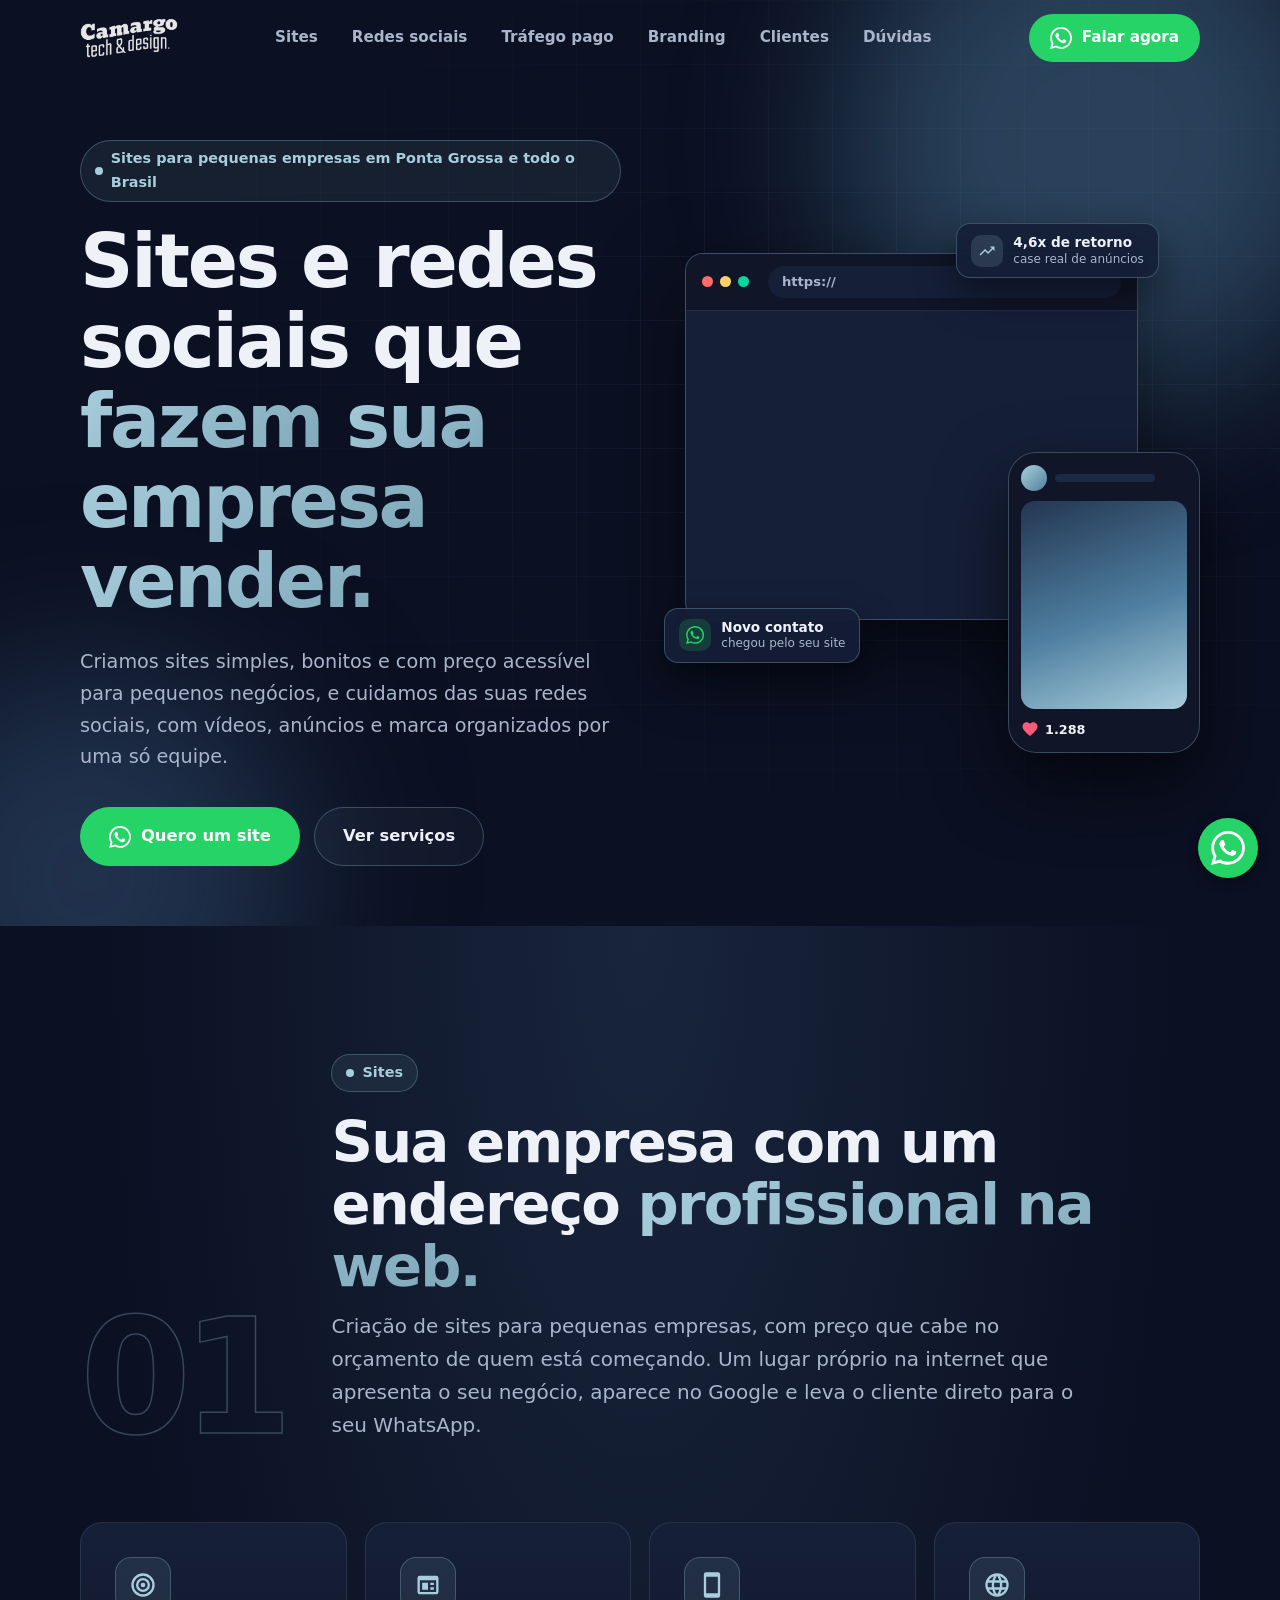
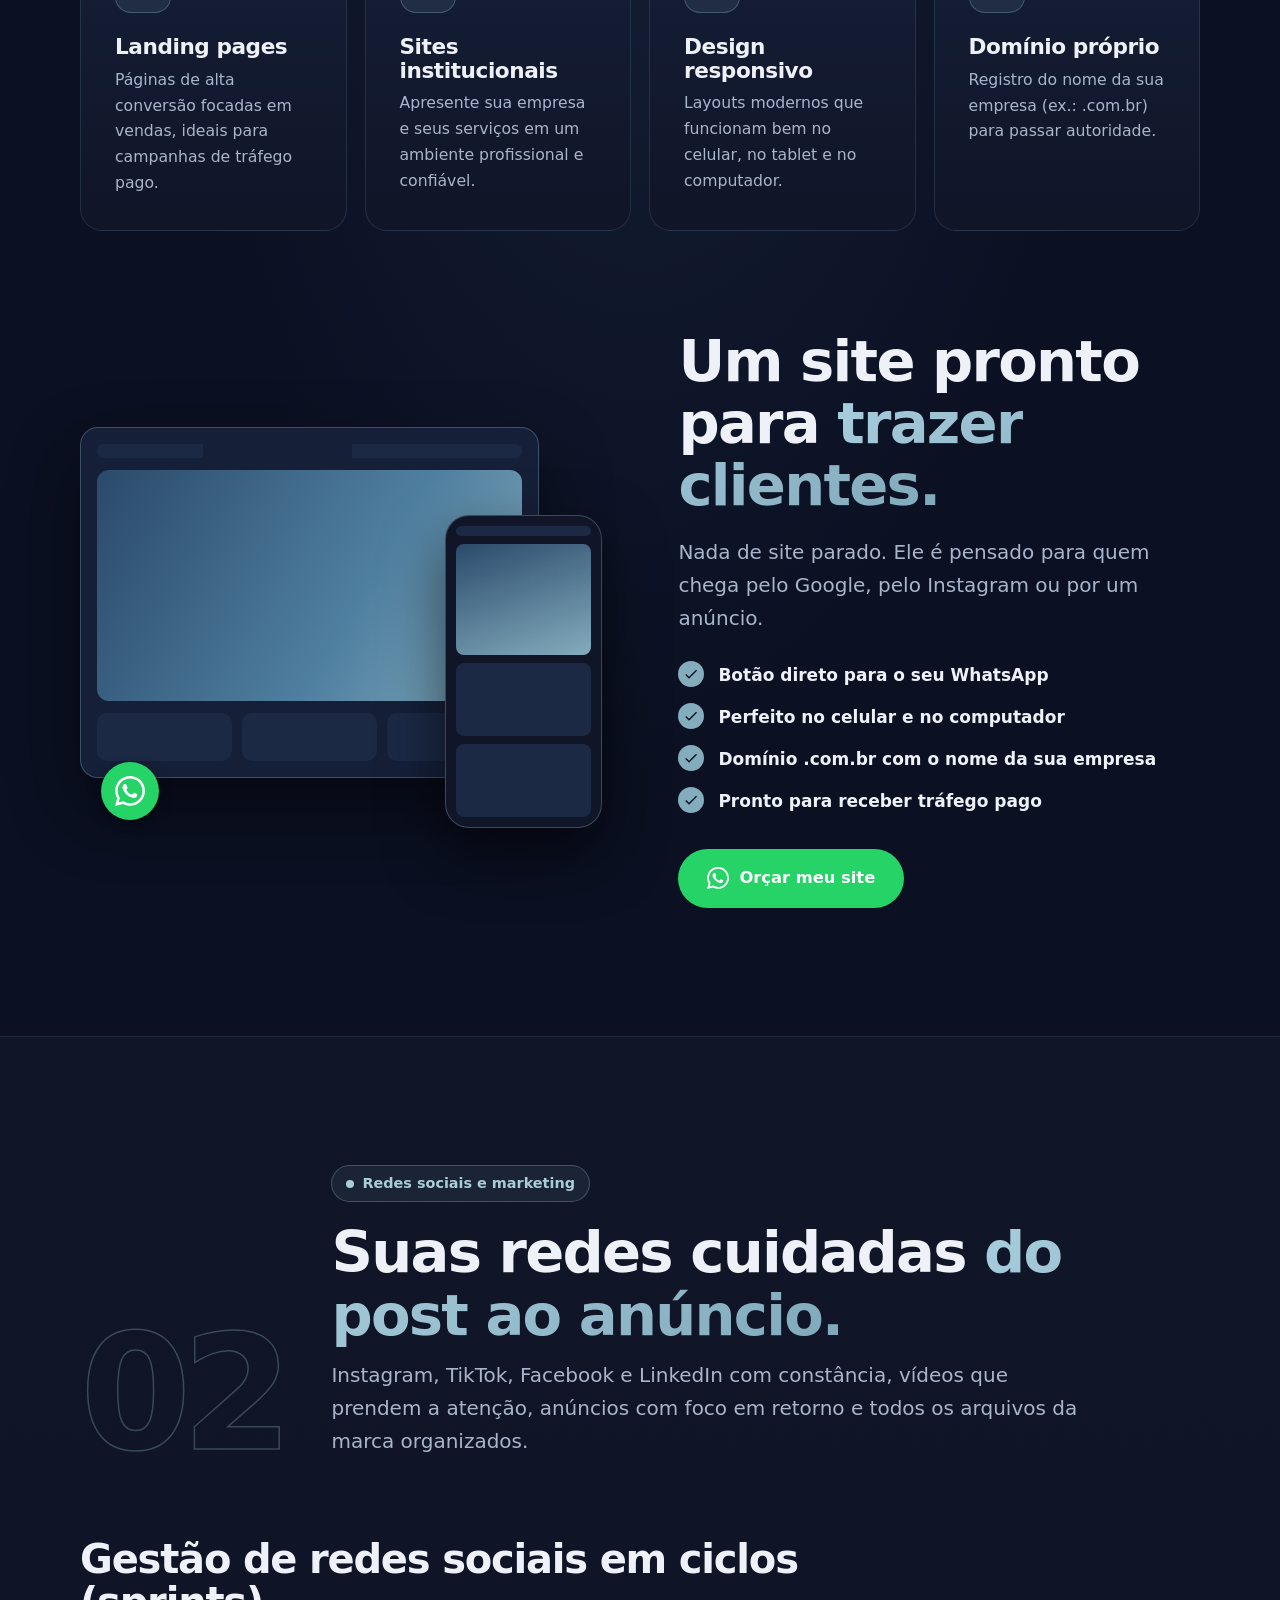
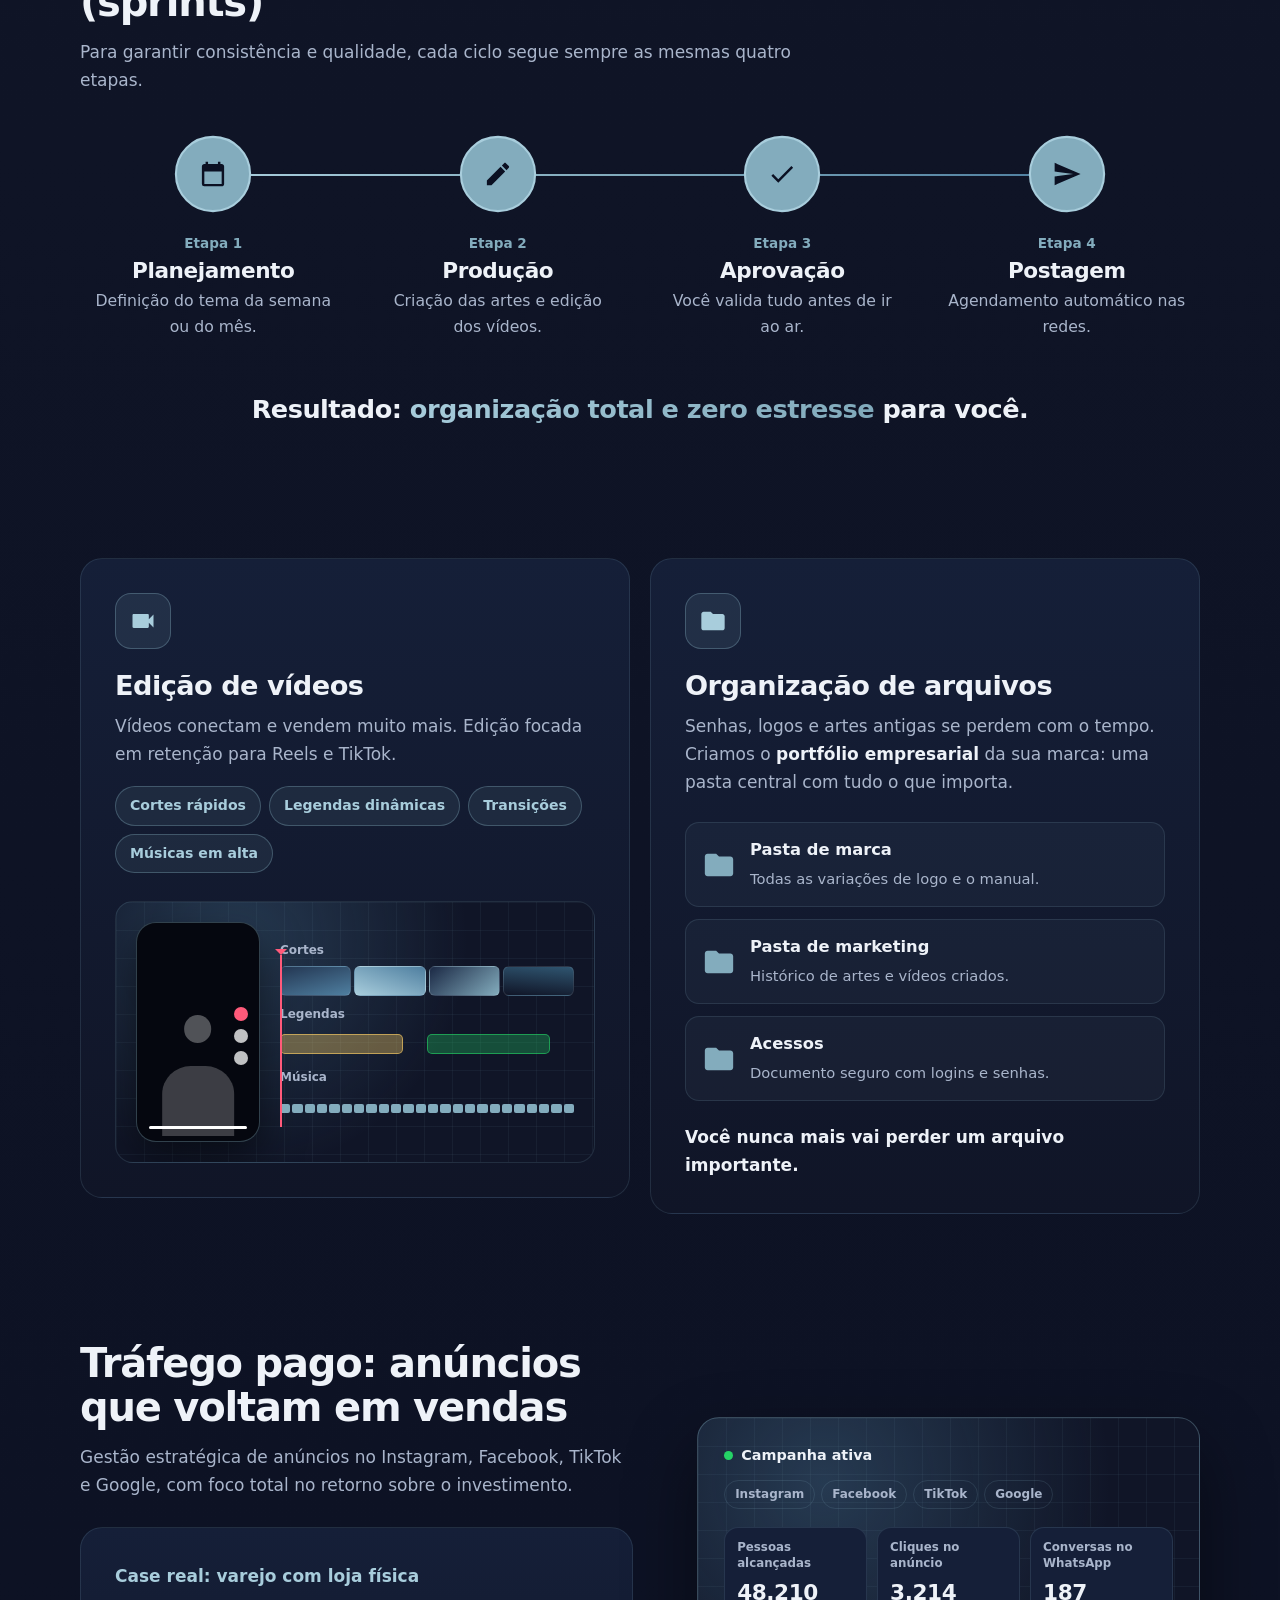
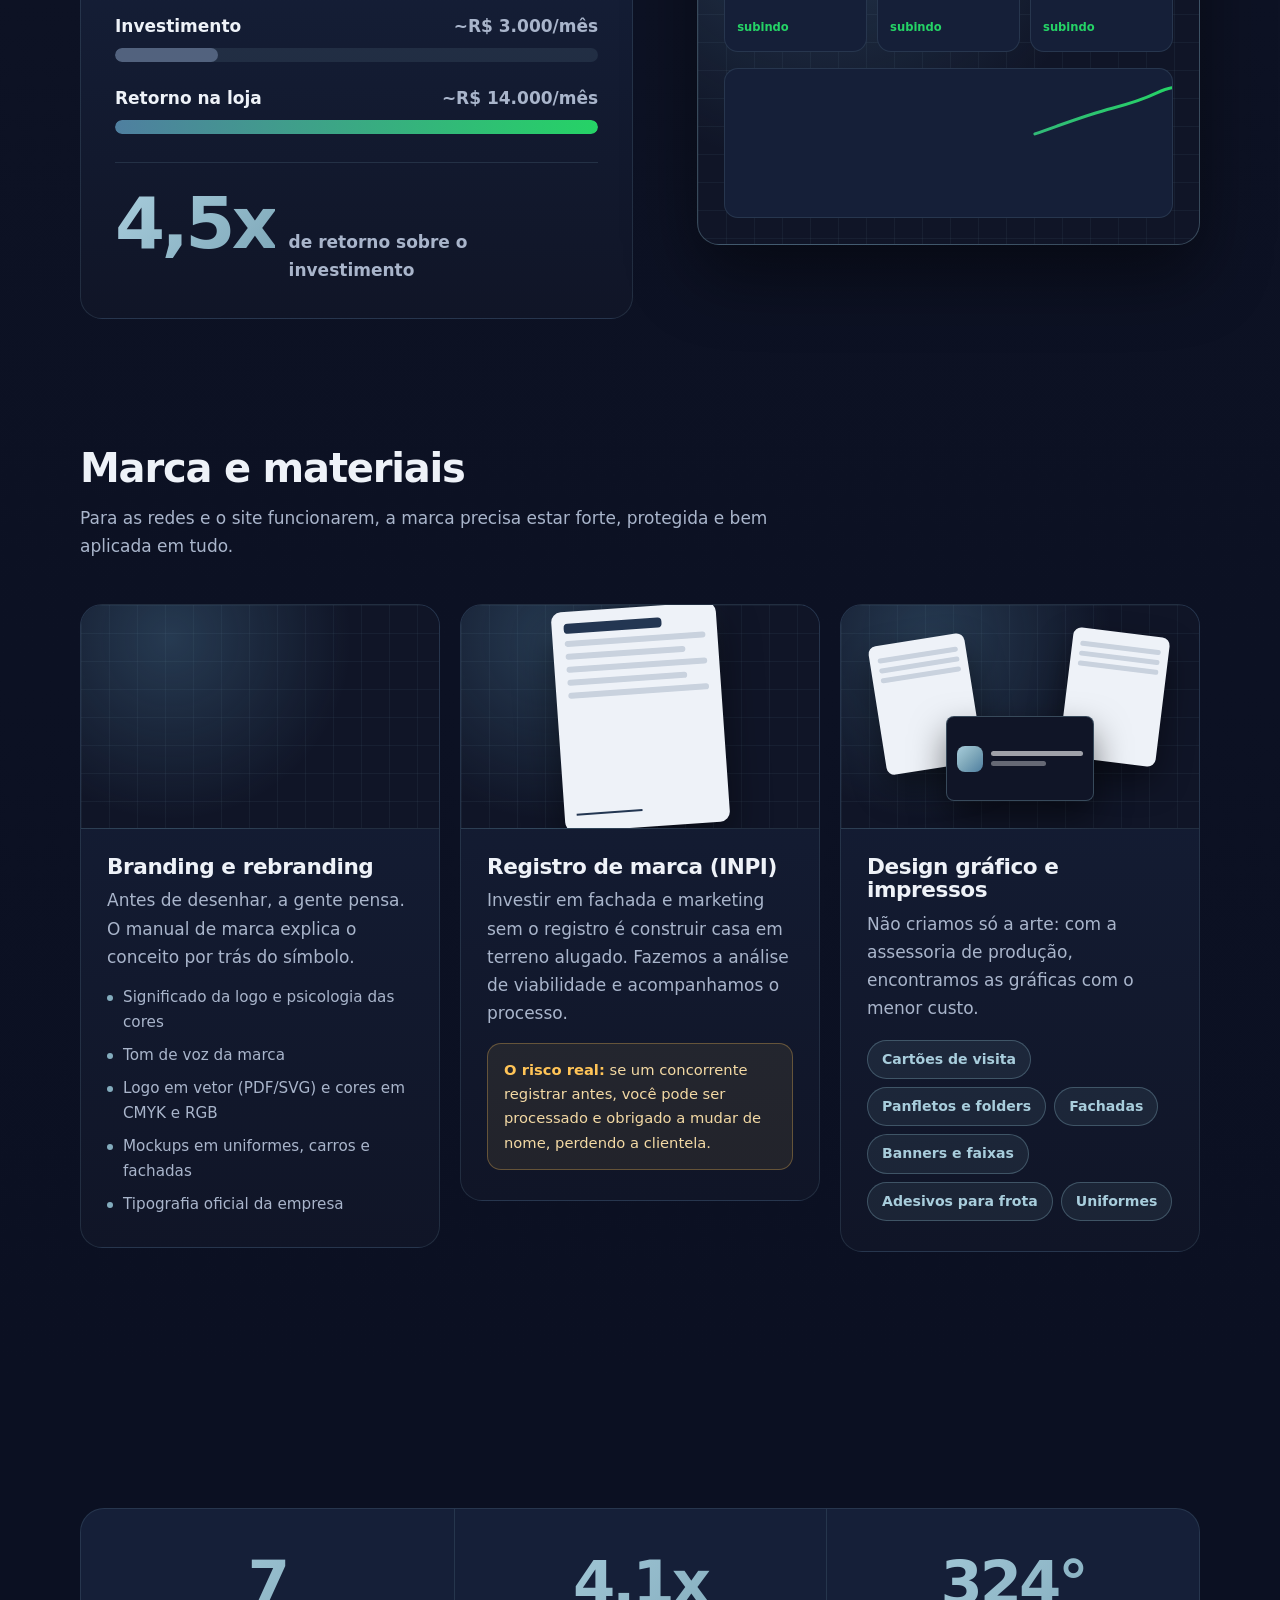
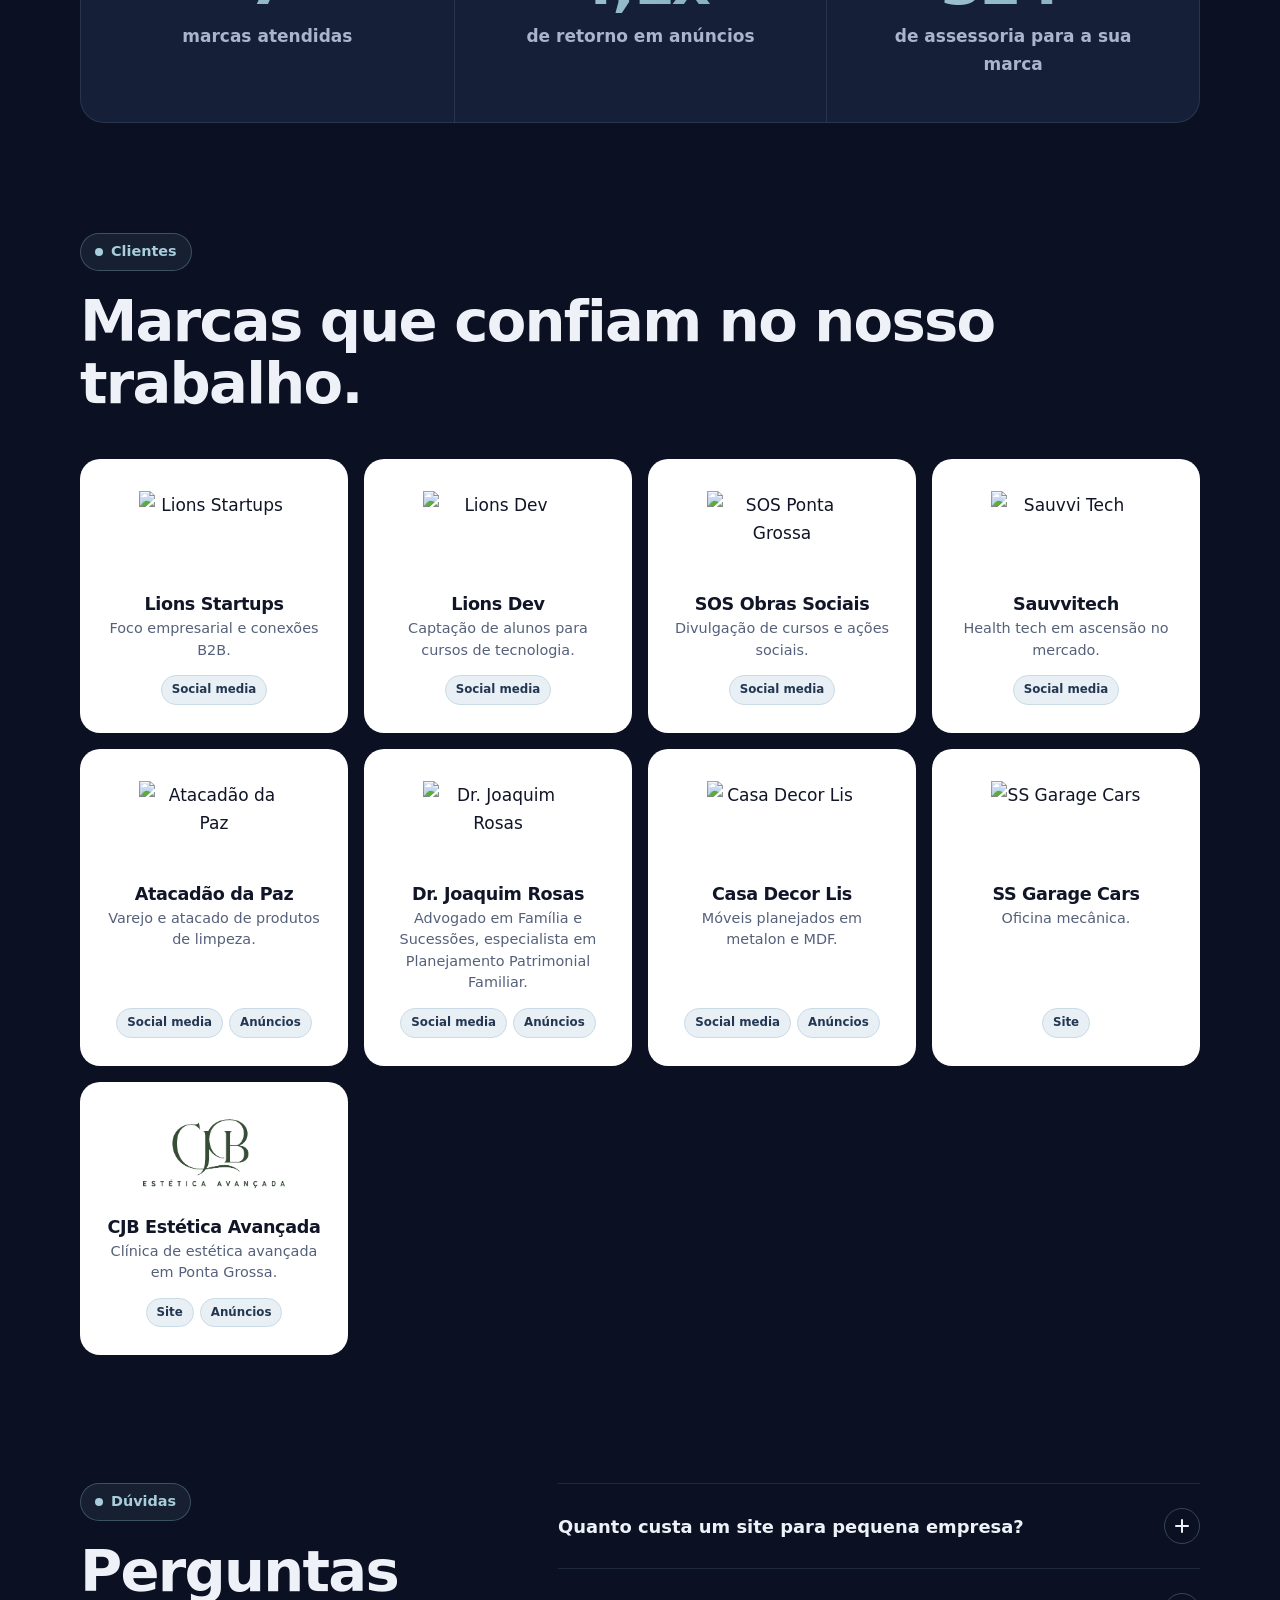
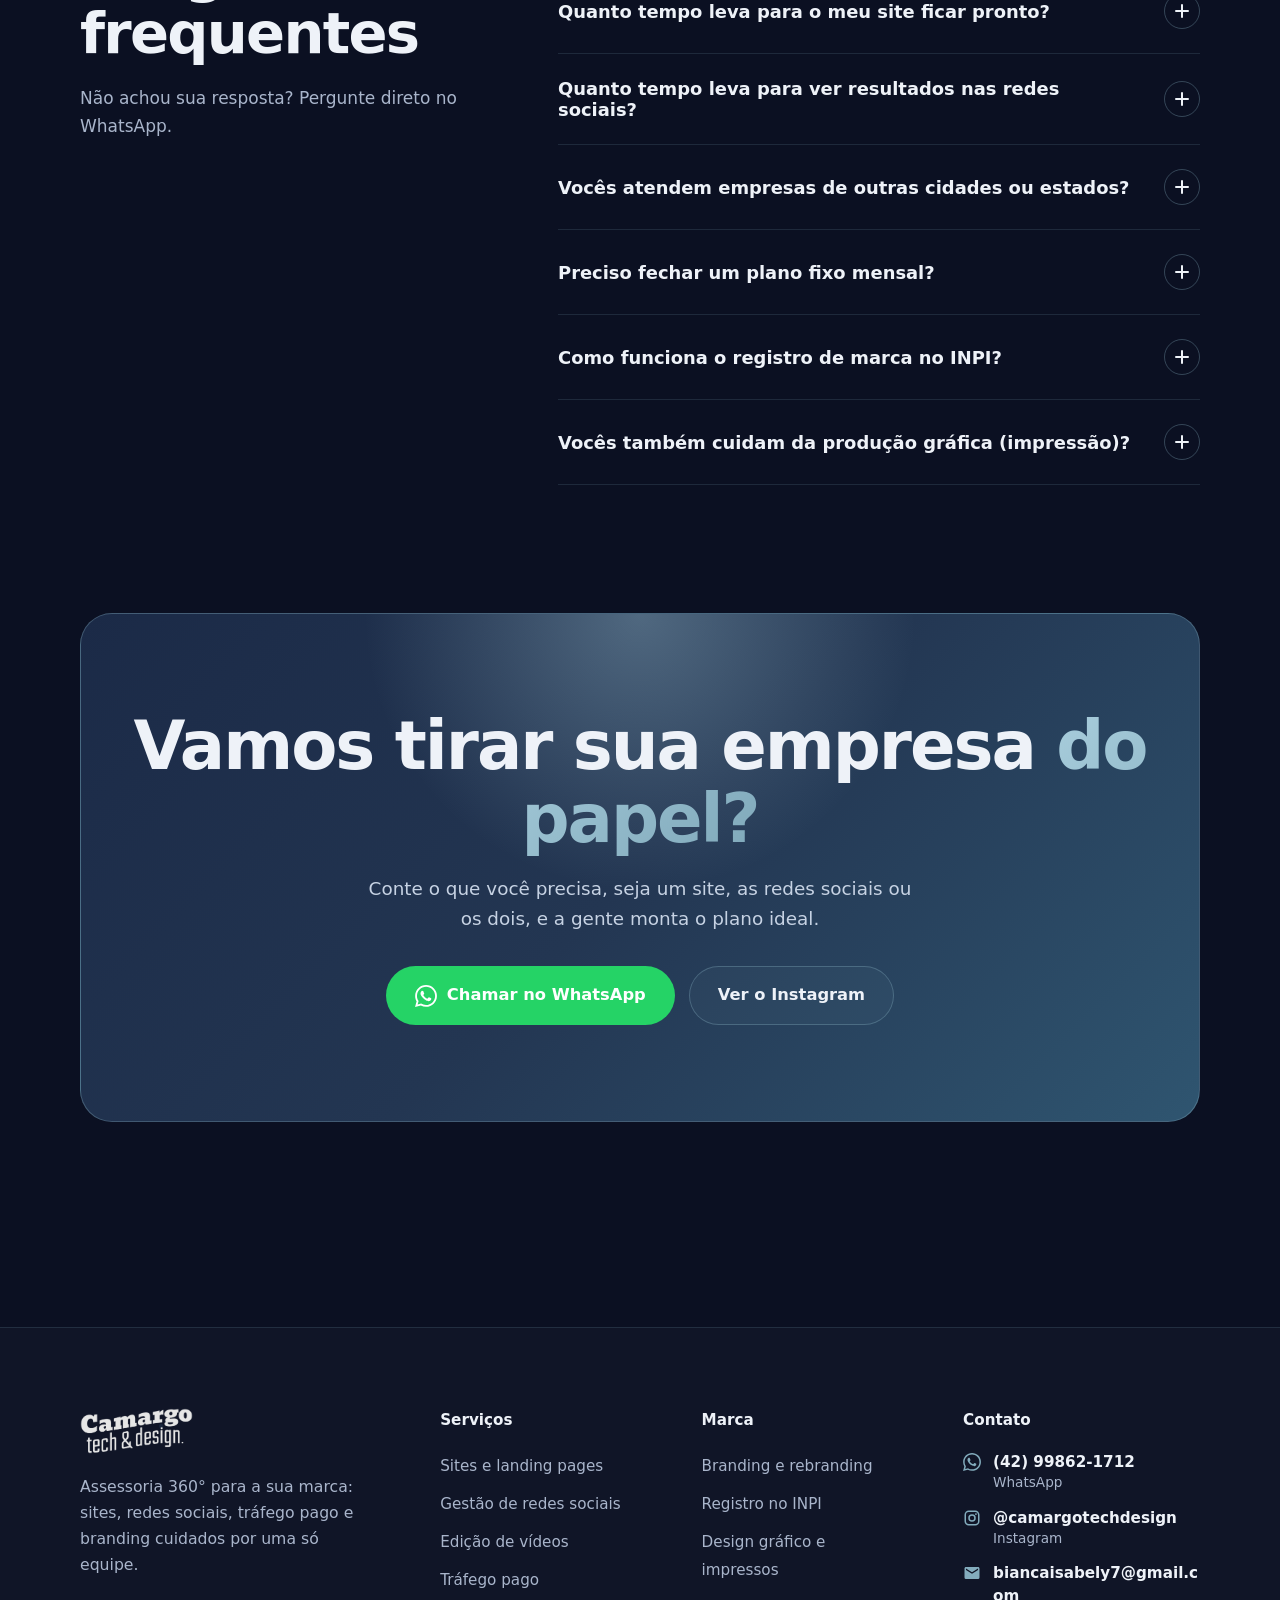
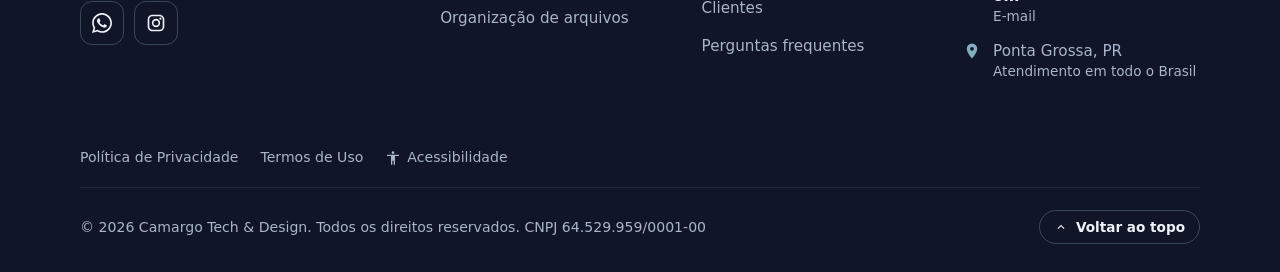
==== commit afe76b67: "Adiciona política de privacidade, termos de uso e segurança (LGPD) - privacidade.html e termos.html " ====
--- a/index.html
+++ b/index.html
@@ -3,6 +3,8 @@
 <head>
     <meta charset="UTF-8">
     <meta name="viewport" content="width=device-width, initial-scale=1.0">
+    <meta http-equiv="Content-Security-Policy" content="default-src 'self'; script-src 'self' 'unsafe-inline'; style-src 'self' 'unsafe-inline' https://fonts.googleapis.com; font-src https://fonts.gstatic.com; img-src 'self' data: https://ss-garage-cars.netlify.app; connect-src 'self'; frame-src 'none'; object-src 'none'; base-uri 'self'; form-action 'none'; upgrade-insecure-requests">
+    <meta name="referrer" content="strict-origin-when-cross-origin">
     <title>Criação de Sites para Pequenas Empresas | Camargo Tech & Design</title>
     <meta name="description" content="Criação de sites simples, bonitos e com preço acessível para pequenas empresas. Landing pages, sites institucionais e domínio .com.br, com botão direto para o seu WhatsApp. Ponta Grossa (PR) e todo o Brasil.">
     <meta name="robots" content="index, follow">
@@ -1122,6 +1124,10 @@
             font-size: .88rem;
             color: var(--muted);
         }
+        .footer-legal { display: flex; flex-wrap: wrap; gap: 8px 22px; padding: 0 0 18px; font-size: .88rem; }
+        .footer-legal a { color: var(--muted); text-decoration: none; display: inline-flex; align-items: center; gap: 6px; }
+        .footer-legal a:hover { color: var(--steel-light); }
+        .footer-legal svg { width: 16px; height: 16px; fill: currentColor; }
         .to-top {
             display: inline-flex;
             align-items: center;
@@ -1243,7 +1249,7 @@
                 <li><a href="#clientes">Clientes</a></li>
                 <li><a href="#faq">Dúvidas</a></li>
             </ul>
-            <a href="https://wa.me/5542998621712" class="btn btn-wa" target="_blank" rel="noopener"><svg><use href="#i-wa"/></svg>Falar agora</a>
+            <a href="https://wa.me/5542998621712" class="btn btn-wa" target="_blank" rel="noopener noreferrer"><svg><use href="#i-wa"/></svg>Falar agora</a>
             <button class="nav-toggle" id="navToggle" aria-label="Abrir menu" aria-expanded="false" aria-controls="mobileMenu"><span></span><span></span><span></span></button>
         </div>
     </nav>
@@ -1254,7 +1260,7 @@
         <a href="#marca">Branding</a>
         <a href="#clientes">Clientes</a>
         <a href="#faq">Dúvidas</a>
-        <a href="https://wa.me/5542998621712" class="btn btn-wa" target="_blank" rel="noopener"><svg><use href="#i-wa"/></svg>Chamar no WhatsApp</a>
+        <a href="https://wa.me/5542998621712" class="btn btn-wa" target="_blank" rel="noopener noreferrer"><svg><use href="#i-wa"/></svg>Chamar no WhatsApp</a>
     </div>
 
     <!-- HERO -->
@@ -1267,7 +1273,7 @@
                 <h1 id="heroTitle">Sites e redes sociais que <span class="grad-text">fazem sua empresa vender.</span></h1>
                 <p class="hero-text fade-in" style="animation-delay:1.1s">Criamos sites simples, bonitos e com preço acessível para pequenos negócios, e cuidamos das suas redes sociais, com vídeos, anúncios e marca organizados por uma só equipe.</p>
                 <div class="hero-cta fade-in" style="animation-delay:1.3s">
-                    <a href="https://wa.me/5542998621712?text=Ol%C3%A1!%20Quero%20um%20or%C3%A7amento%20de%20site." class="btn btn-wa" target="_blank" rel="noopener"><svg><use href="#i-wa"/></svg>Quero um site</a>
+                    <a href="https://wa.me/5542998621712?text=Ol%C3%A1!%20Quero%20um%20or%C3%A7amento%20de%20site." class="btn btn-wa" target="_blank" rel="noopener noreferrer"><svg><use href="#i-wa"/></svg>Quero um site</a>
                     <a href="#sites" class="btn btn-ghost">Ver serviços</a>
                 </div>
             </div>
@@ -1350,7 +1356,7 @@
                             <li><svg><use href="#i-check"/></svg>Domínio .com.br com o nome da sua empresa</li>
                             <li><svg><use href="#i-check"/></svg>Pronto para receber tráfego pago</li>
                         </ul>
-                        <a href="https://wa.me/5542998621712?text=Ol%C3%A1!%20Quero%20um%20or%C3%A7amento%20de%20site." class="btn btn-wa" target="_blank" rel="noopener"><svg><use href="#i-wa"/></svg>Orçar meu site</a>
+                        <a href="https://wa.me/5542998621712?text=Ol%C3%A1!%20Quero%20um%20or%C3%A7amento%20de%20site." class="btn btn-wa" target="_blank" rel="noopener noreferrer"><svg><use href="#i-wa"/></svg>Orçar meu site</a>
                     </div>
                 </div>
             </div>
@@ -1629,8 +1635,8 @@
                     <h2>Vamos tirar sua empresa <span class="grad-text">do papel?</span></h2>
                     <p>Conte o que você precisa, seja um site, as redes sociais ou os dois, e a gente monta o plano ideal.</p>
                     <div class="hero-cta">
-                        <a href="https://wa.me/5542998621712" class="btn btn-wa" target="_blank" rel="noopener"><svg><use href="#i-wa"/></svg>Chamar no WhatsApp</a>
-                        <a href="https://www.instagram.com/camargotechdesign" class="btn btn-ghost" target="_blank" rel="noopener">Ver o Instagram</a>
+                        <a href="https://wa.me/5542998621712" class="btn btn-wa" target="_blank" rel="noopener noreferrer"><svg><use href="#i-wa"/></svg>Chamar no WhatsApp</a>
+                        <a href="https://www.instagram.com/camargotechdesign" class="btn btn-ghost" target="_blank" rel="noopener noreferrer">Ver o Instagram</a>
                     </div>
                 </div>
             </div>
@@ -1644,8 +1650,8 @@
                     <img src="logo-camargo.png" alt="Camargo Tech & Design" width="624" height="255" loading="lazy">
                     <p>Assessoria 360° para a sua marca: sites, redes sociais, tráfego pago e branding cuidados por uma só equipe.</p>
                     <div class="socials">
-                        <a href="https://wa.me/5542998621712" class="wa" target="_blank" rel="noopener" aria-label="WhatsApp"><svg><use href="#i-wa"/></svg></a>
-                        <a href="https://www.instagram.com/camargotechdesign" target="_blank" rel="noopener" aria-label="Instagram"><svg viewBox="0 0 24 24" aria-hidden="true"><path d="M7.8,2H16.2C19.4,2 22,4.6 22,7.8V16.2A5.8,5.8 0 0,1 16.2,22H7.8C4.6,22 2,19.4 2,16.2V7.8A5.8,5.8 0 0,1 7.8,2M7.6,4A3.6,3.6 0 0,0 4,7.6V16.4C4,18.39 5.61,20 7.6,20H16.4A3.6,3.6 0 0,0 20,16.4V7.6C20,5.61 18.39,4 16.4,4H7.6M17.25,5.5A1.25,1.25 0 0,1 18.5,6.75A1.25,1.25 0 0,1 17.25,8A1.25,1.25 0 0,1 16,6.75A1.25,1.25 0 0,1 17.25,5.5M12,7A5,5 0 0,1 17,12A5,5 0 0,1 12,17A5,5 0 0,1 7,12A5,5 0 0,1 12,7M12,9A3,3 0 0,0 9,12A3,3 0 0,0 12,15A3,3 0 0,0 15,12A3,3 0 0,0 12,9Z"/></svg></a>
+                        <a href="https://wa.me/5542998621712" class="wa" target="_blank" rel="noopener noreferrer" aria-label="WhatsApp"><svg><use href="#i-wa"/></svg></a>
+                        <a href="https://www.instagram.com/camargotechdesign" target="_blank" rel="noopener noreferrer" aria-label="Instagram"><svg viewBox="0 0 24 24" aria-hidden="true"><path d="M7.8,2H16.2C19.4,2 22,4.6 22,7.8V16.2A5.8,5.8 0 0,1 16.2,22H7.8C4.6,22 2,19.4 2,16.2V7.8A5.8,5.8 0 0,1 7.8,2M7.6,4A3.6,3.6 0 0,0 4,7.6V16.4C4,18.39 5.61,20 7.6,20H16.4A3.6,3.6 0 0,0 20,16.4V7.6C20,5.61 18.39,4 16.4,4H7.6M17.25,5.5A1.25,1.25 0 0,1 18.5,6.75A1.25,1.25 0 0,1 17.25,8A1.25,1.25 0 0,1 16,6.75A1.25,1.25 0 0,1 17.25,5.5M12,7A5,5 0 0,1 17,12A5,5 0 0,1 12,17A5,5 0 0,1 7,12A5,5 0 0,1 12,7M12,9A3,3 0 0,0 9,12A3,3 0 0,0 12,15A3,3 0 0,0 15,12A3,3 0 0,0 12,9Z"/></svg></a>
                     </div>
                 </div>
 
@@ -1674,14 +1680,19 @@
                 <div>
                     <h4>Contato</h4>
                     <ul class="contact-list">
-                        <li><svg><use href="#i-wa"/></svg><div><a href="https://wa.me/5542998621712" target="_blank" rel="noopener">(42) 99862-1712</a><small>WhatsApp</small></div></li>
-                        <li><svg viewBox="0 0 24 24" aria-hidden="true"><path d="M7.8,2H16.2C19.4,2 22,4.6 22,7.8V16.2A5.8,5.8 0 0,1 16.2,22H7.8C4.6,22 2,19.4 2,16.2V7.8A5.8,5.8 0 0,1 7.8,2M7.6,4A3.6,3.6 0 0,0 4,7.6V16.4C4,18.39 5.61,20 7.6,20H16.4A3.6,3.6 0 0,0 20,16.4V7.6C20,5.61 18.39,4 16.4,4H7.6M17.25,5.5A1.25,1.25 0 0,1 18.5,6.75A1.25,1.25 0 0,1 17.25,8A1.25,1.25 0 0,1 16,6.75A1.25,1.25 0 0,1 17.25,5.5M12,7A5,5 0 0,1 17,12A5,5 0 0,1 12,17A5,5 0 0,1 7,12A5,5 0 0,1 12,7M12,9A3,3 0 0,0 9,12A3,3 0 0,0 12,15A3,3 0 0,0 15,12A3,3 0 0,0 12,9Z"/></svg><div><a href="https://www.instagram.com/camargotechdesign" target="_blank" rel="noopener">@camargotechdesign</a><small>Instagram</small></div></li>
+                        <li><svg><use href="#i-wa"/></svg><div><a href="https://wa.me/5542998621712" target="_blank" rel="noopener noreferrer">(42) 99862-1712</a><small>WhatsApp</small></div></li>
+                        <li><svg viewBox="0 0 24 24" aria-hidden="true"><path d="M7.8,2H16.2C19.4,2 22,4.6 22,7.8V16.2A5.8,5.8 0 0,1 16.2,22H7.8C4.6,22 2,19.4 2,16.2V7.8A5.8,5.8 0 0,1 7.8,2M7.6,4A3.6,3.6 0 0,0 4,7.6V16.4C4,18.39 5.61,20 7.6,20H16.4A3.6,3.6 0 0,0 20,16.4V7.6C20,5.61 18.39,4 16.4,4H7.6M17.25,5.5A1.25,1.25 0 0,1 18.5,6.75A1.25,1.25 0 0,1 17.25,8A1.25,1.25 0 0,1 16,6.75A1.25,1.25 0 0,1 17.25,5.5M12,7A5,5 0 0,1 17,12A5,5 0 0,1 12,17A5,5 0 0,1 7,12A5,5 0 0,1 12,7M12,9A3,3 0 0,0 9,12A3,3 0 0,0 12,15A3,3 0 0,0 15,12A3,3 0 0,0 12,9Z"/></svg><div><a href="https://www.instagram.com/camargotechdesign" target="_blank" rel="noopener noreferrer">@camargotechdesign</a><small>Instagram</small></div></li>
                         <li><svg viewBox="0 0 24 24" aria-hidden="true"><path d="M20,8L12,13L4,8V6L12,11L20,6M20,4H4C2.89,4 2,4.89 2,6V18A2,2 0 0,0 4,20H20A2,2 0 0,0 22,18V6C22,4.89 21.1,4 20,4Z"/></svg><div><a href="mailto:biancaisabely7@gmail.com">biancaisabely7@gmail.com</a><small>E-mail</small></div></li>
                         <li><svg viewBox="0 0 24 24" aria-hidden="true"><path d="M12,11.5A2.5,2.5 0 0,1 9.5,9A2.5,2.5 0 0,1 12,6.5A2.5,2.5 0 0,1 14.5,9A2.5,2.5 0 0,1 12,11.5M12,2A7,7 0 0,0 5,9C5,14.25 12,22 12,22C12,22 19,14.25 19,9A7,7 0 0,0 12,2Z"/></svg><div>Ponta Grossa, PR<small>Atendimento em todo o Brasil</small></div></li>
                     </ul>
                 </div>
             </div>
 
+            <nav class="footer-legal" aria-label="Documentos legais">
+                <a href="privacidade.html">Política de Privacidade</a>
+                <a href="termos.html">Termos de Uso</a>
+                <a href="termos.html#acessibilidade"><svg viewBox="0 0 24 24" aria-hidden="true"><circle cx="12" cy="4" r="2"/><path d="M21 9h-6v13h-2v-6h-2v6H9V9H3V7h18v2z"/></svg>Acessibilidade</a>
+            </nav>
             <div class="footer-bottom">
                 <span>© 2026 Camargo Tech & Design. Todos os direitos reservados. CNPJ 64.529.959/0001-00</span>
                 <button class="to-top" id="toTop" type="button"><svg viewBox="0 0 24 24" aria-hidden="true"><path d="M7.41,15.41L12,10.83L16.59,15.41L18,14L12,8L6,14L7.41,15.41Z"/></svg>Voltar ao topo</button>
@@ -1689,7 +1700,7 @@
         </div>
     </footer>
 
-    <a href="https://wa.me/5542998621712" class="wa-float" target="_blank" rel="noopener" aria-label="Chamar no WhatsApp"><svg><use href="#i-wa"/></svg></a>
+    <a href="https://wa.me/5542998621712" class="wa-float" target="_blank" rel="noopener noreferrer" aria-label="Chamar no WhatsApp"><svg><use href="#i-wa"/></svg></a>
 
     <script>
         const reduced = window.matchMedia('(prefers-reduced-motion: reduce)').matches;
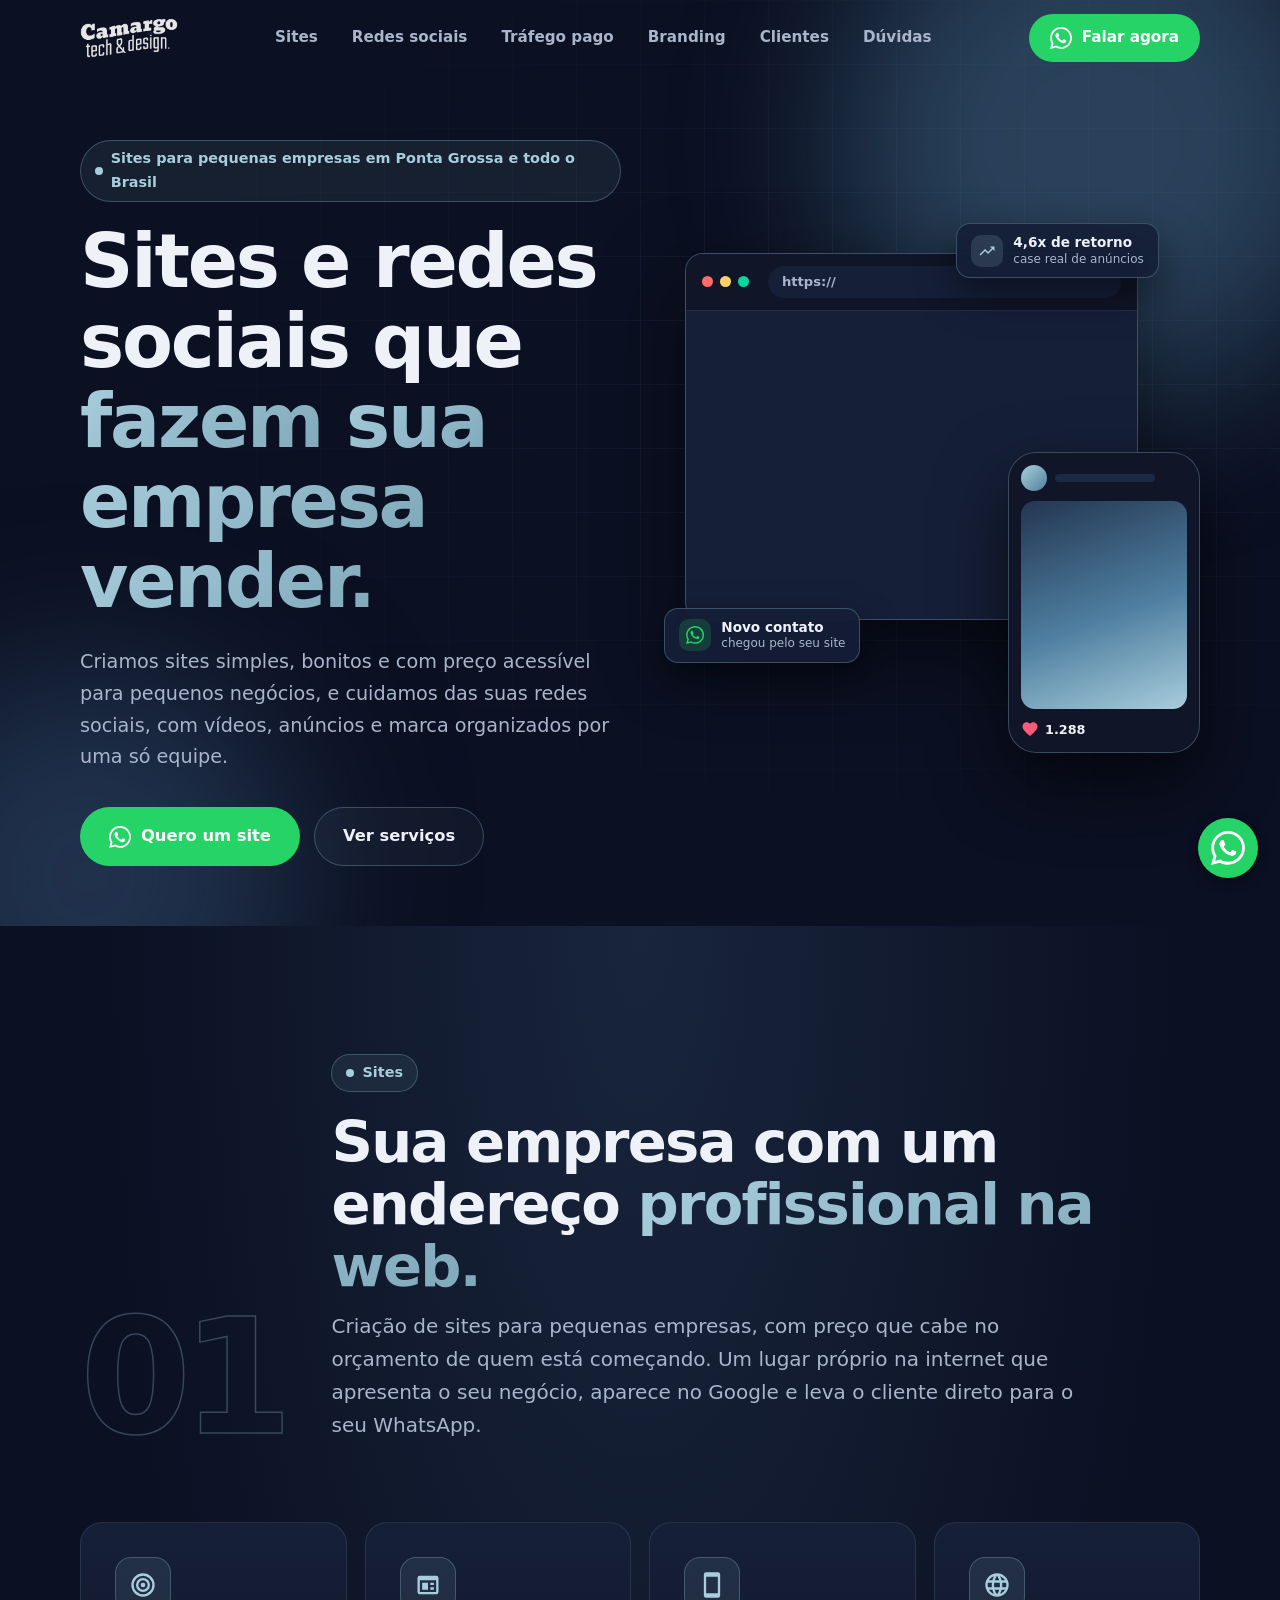
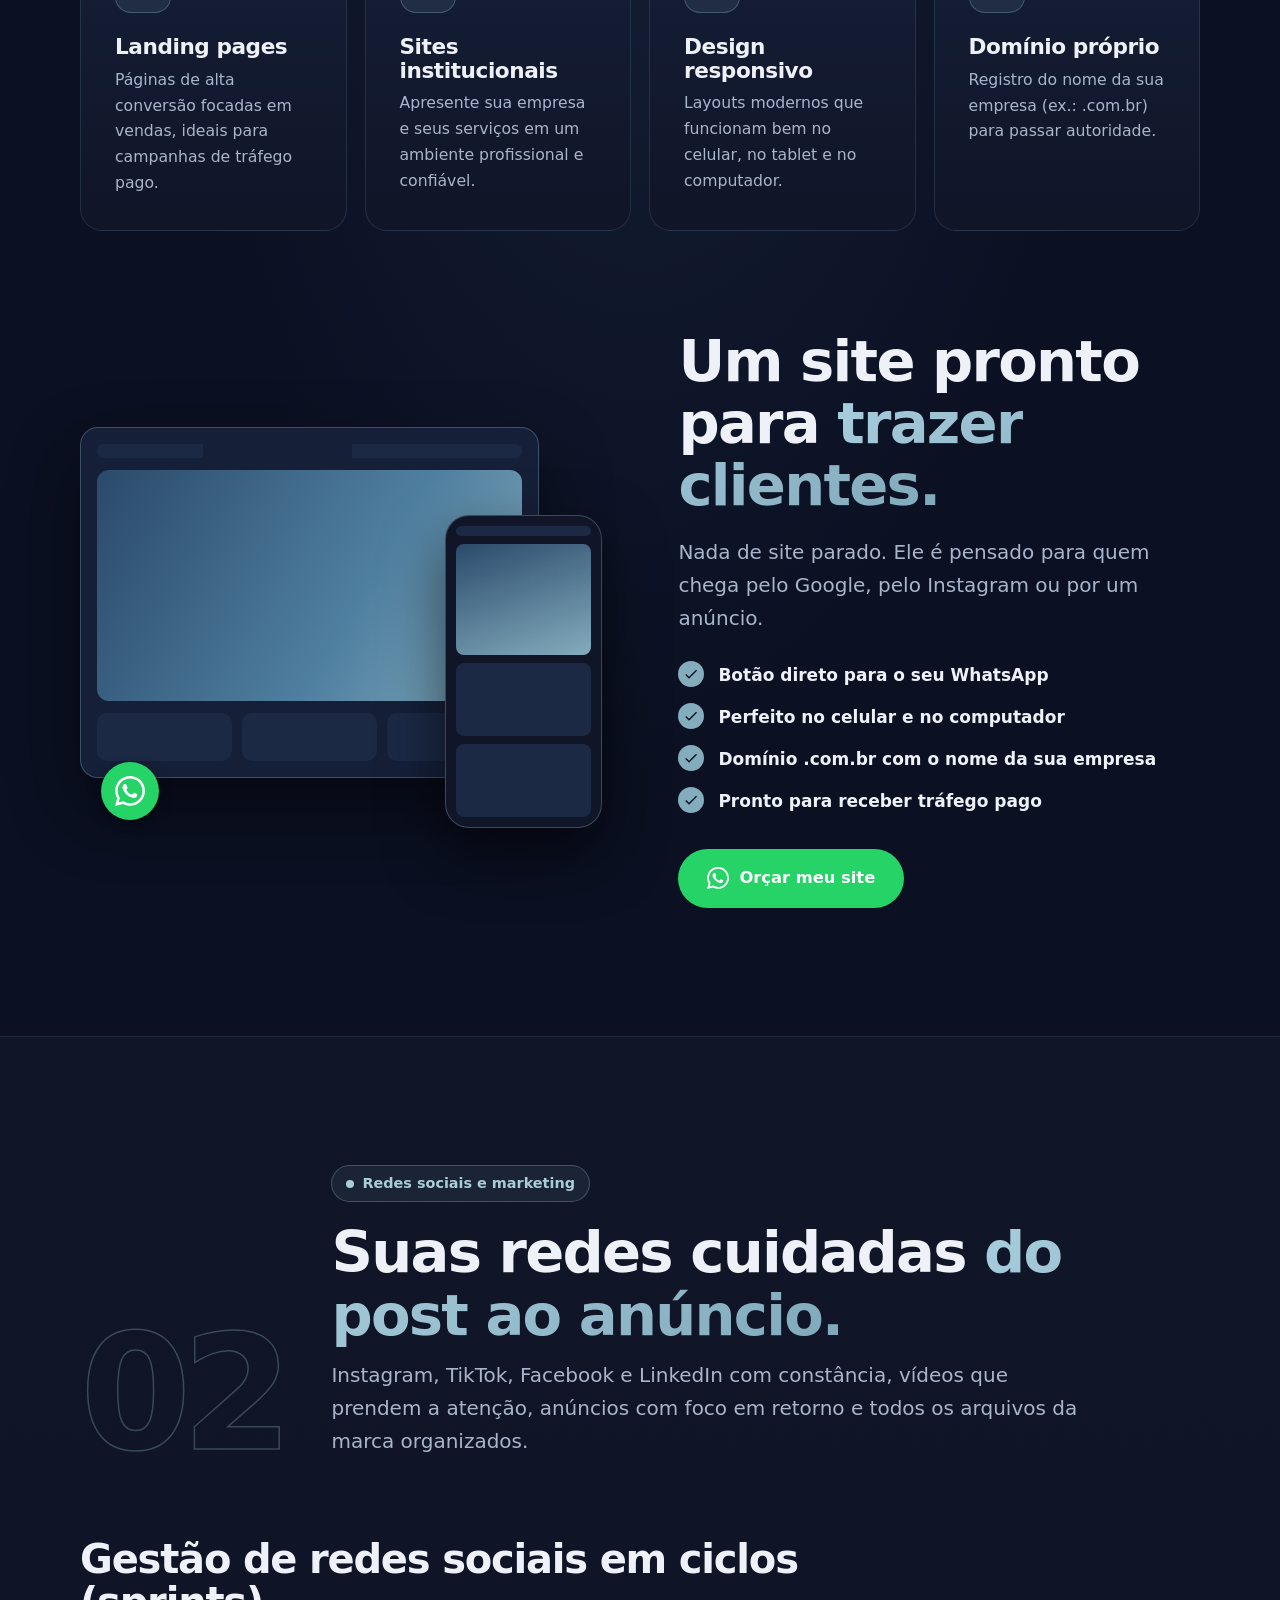
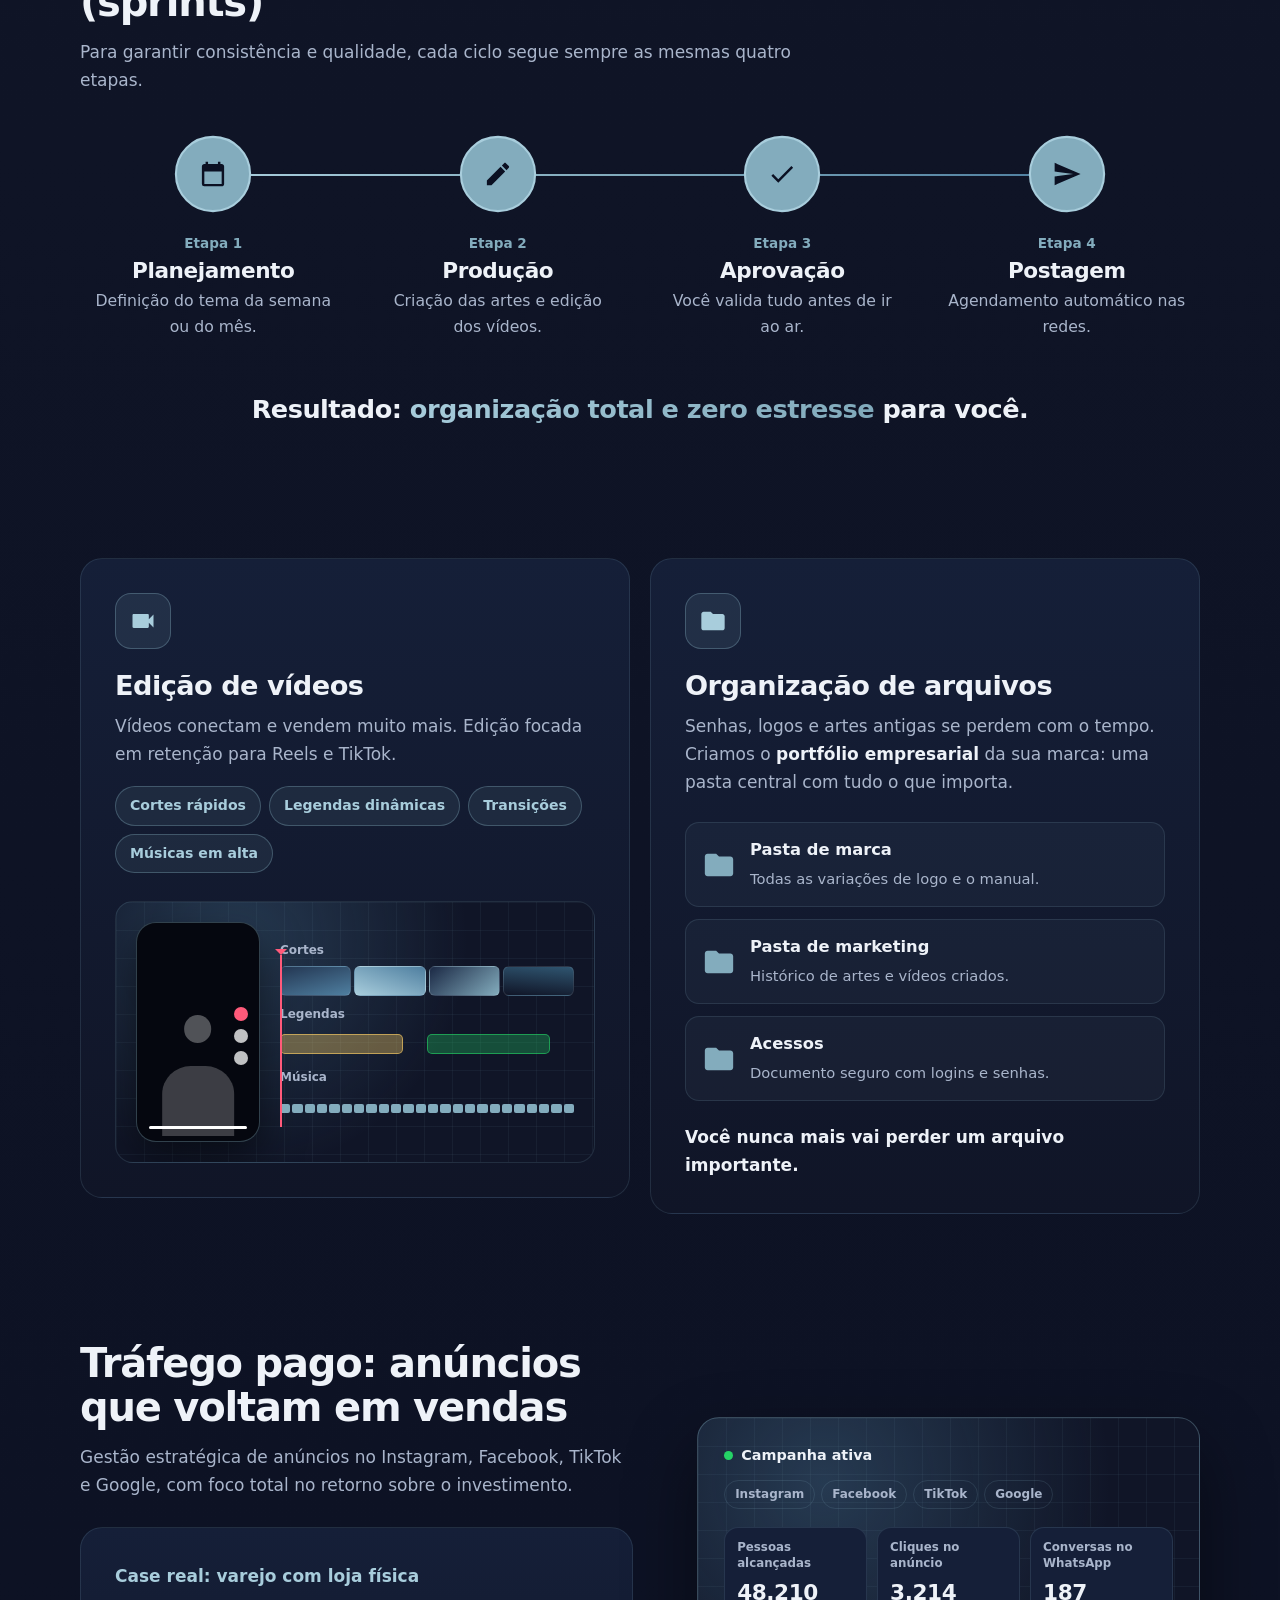
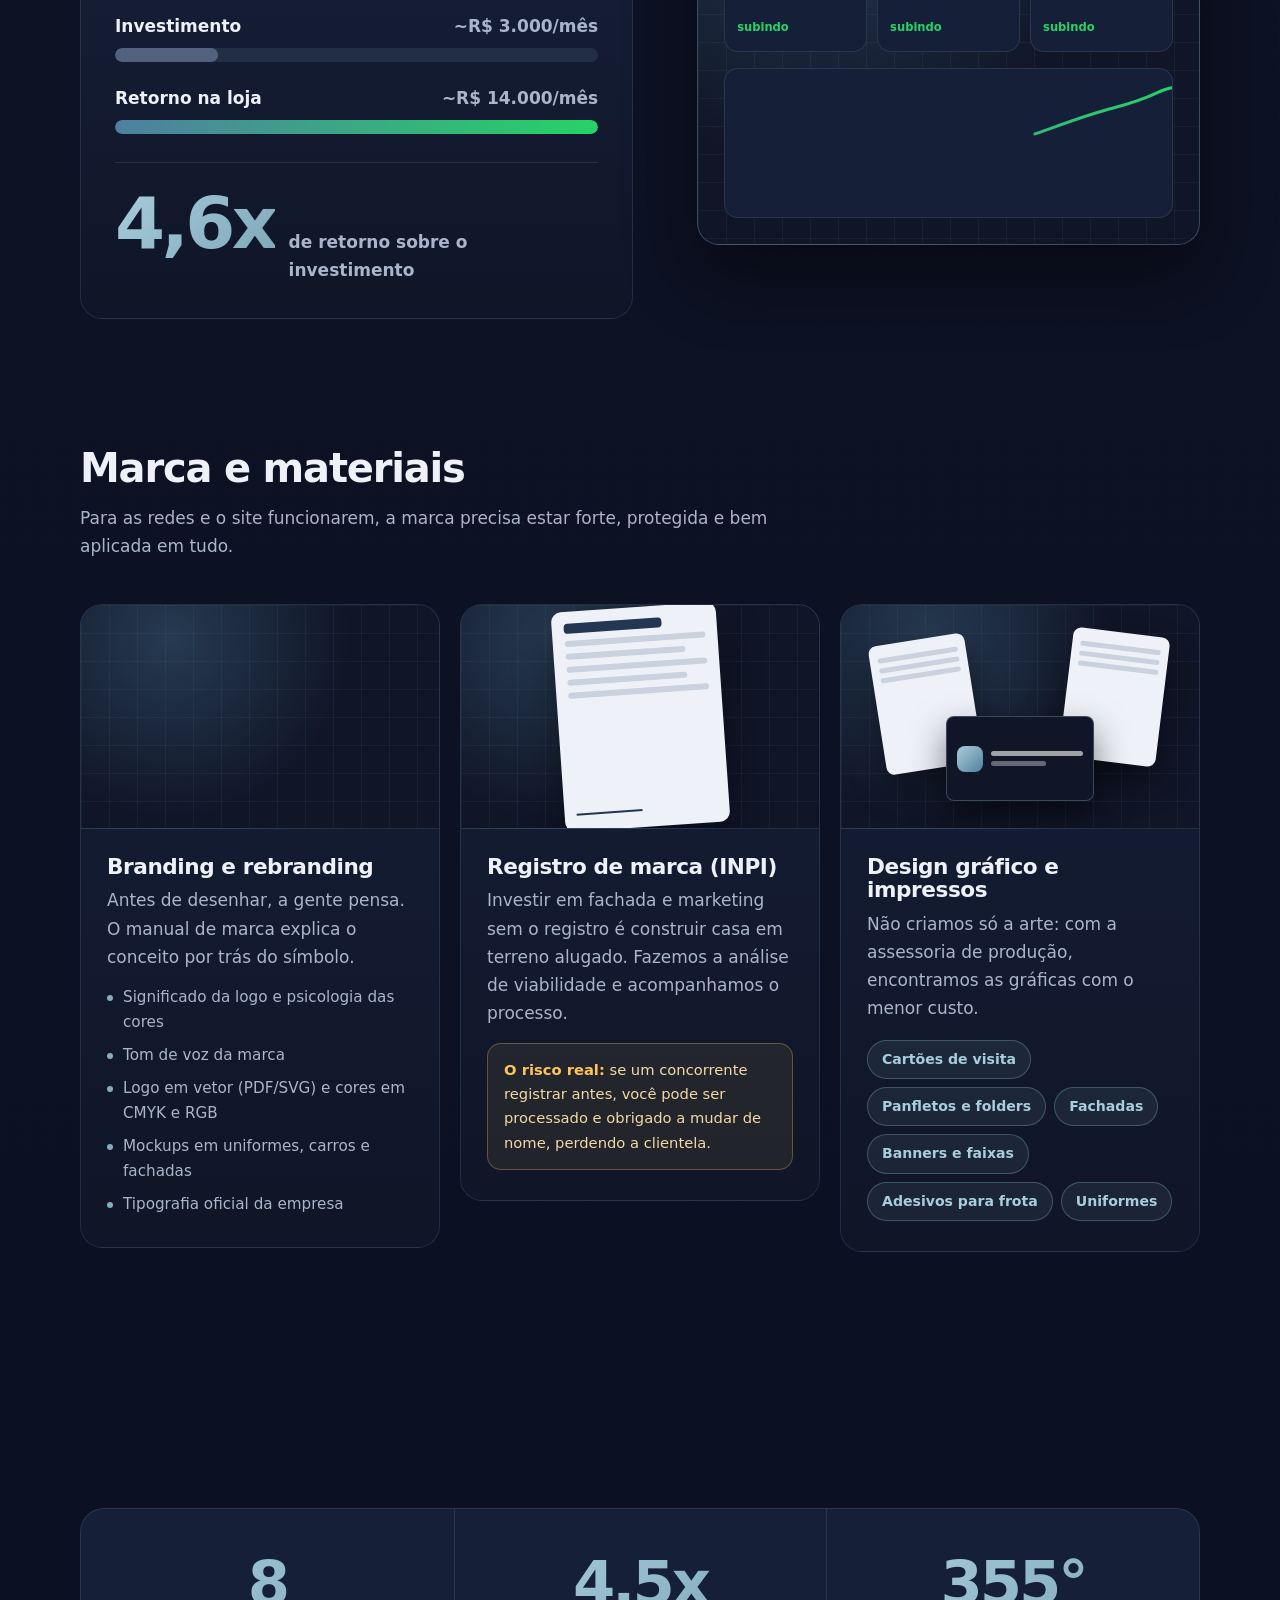
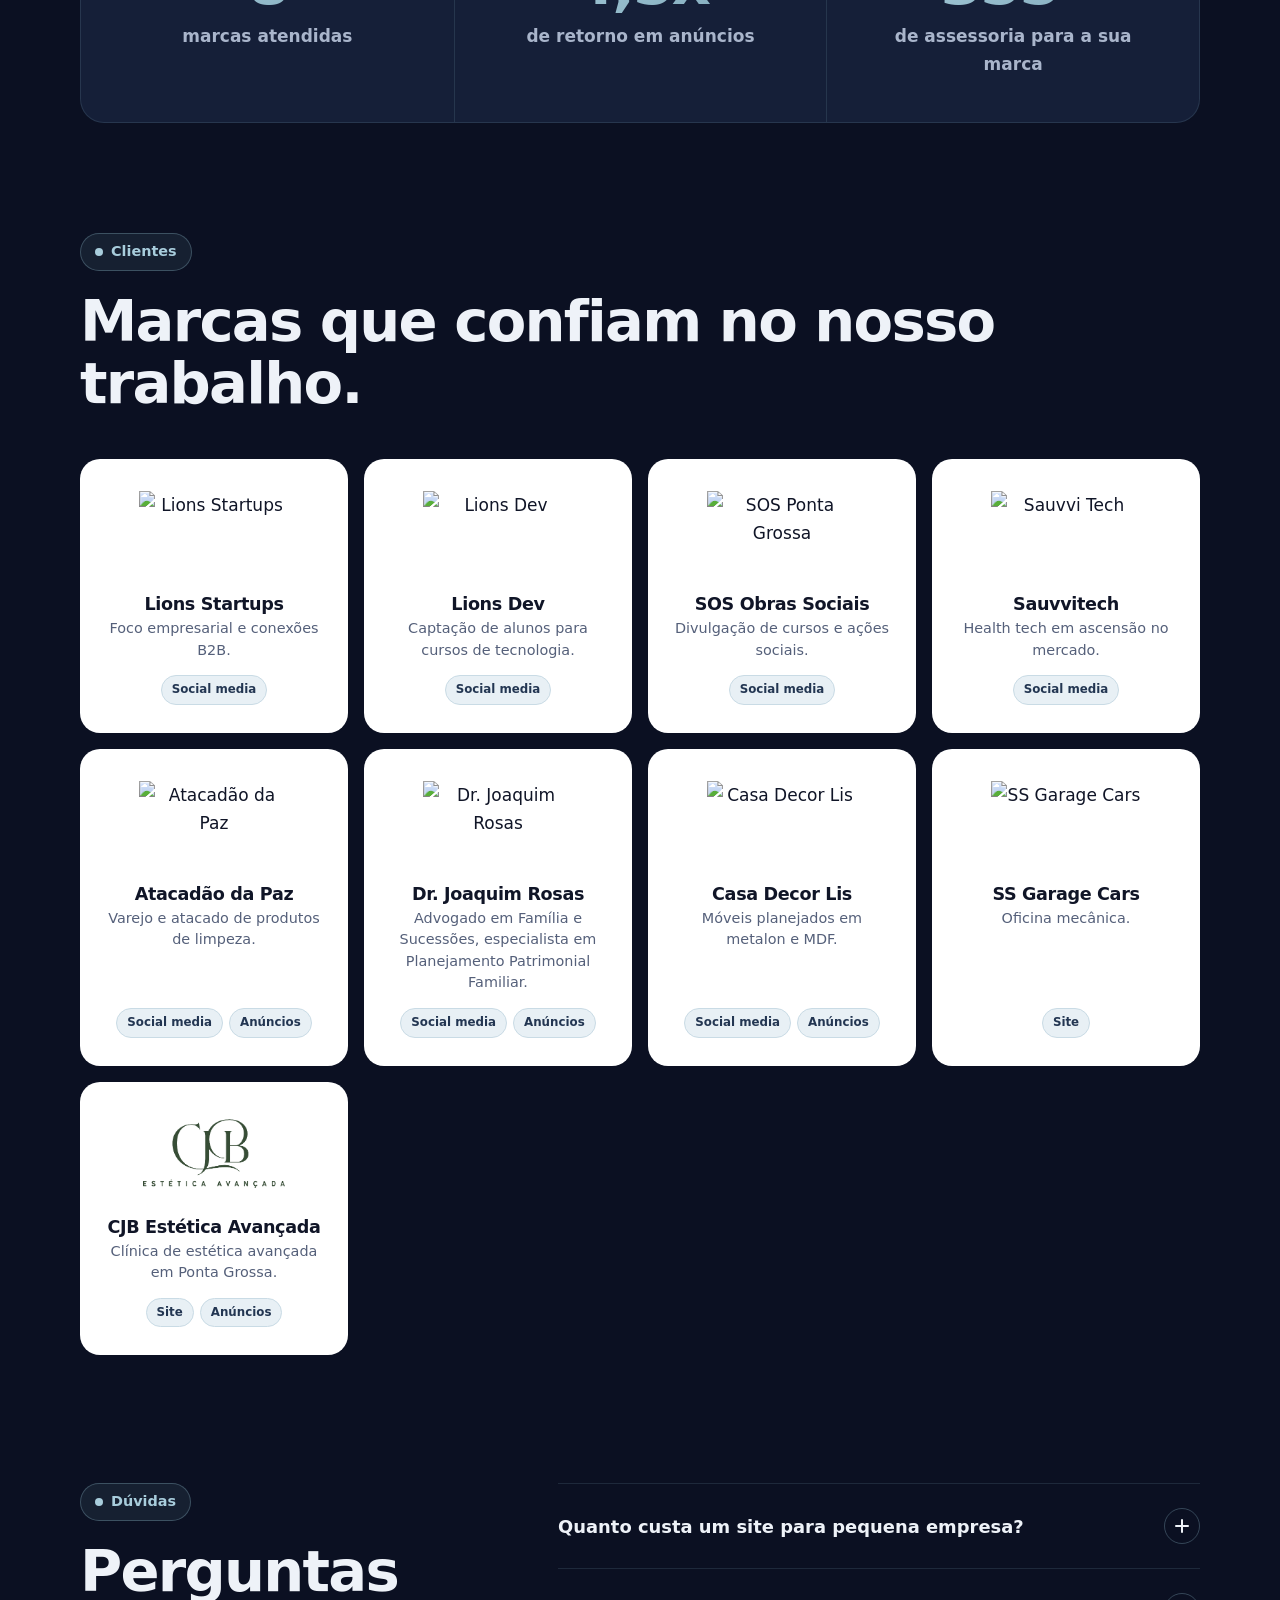
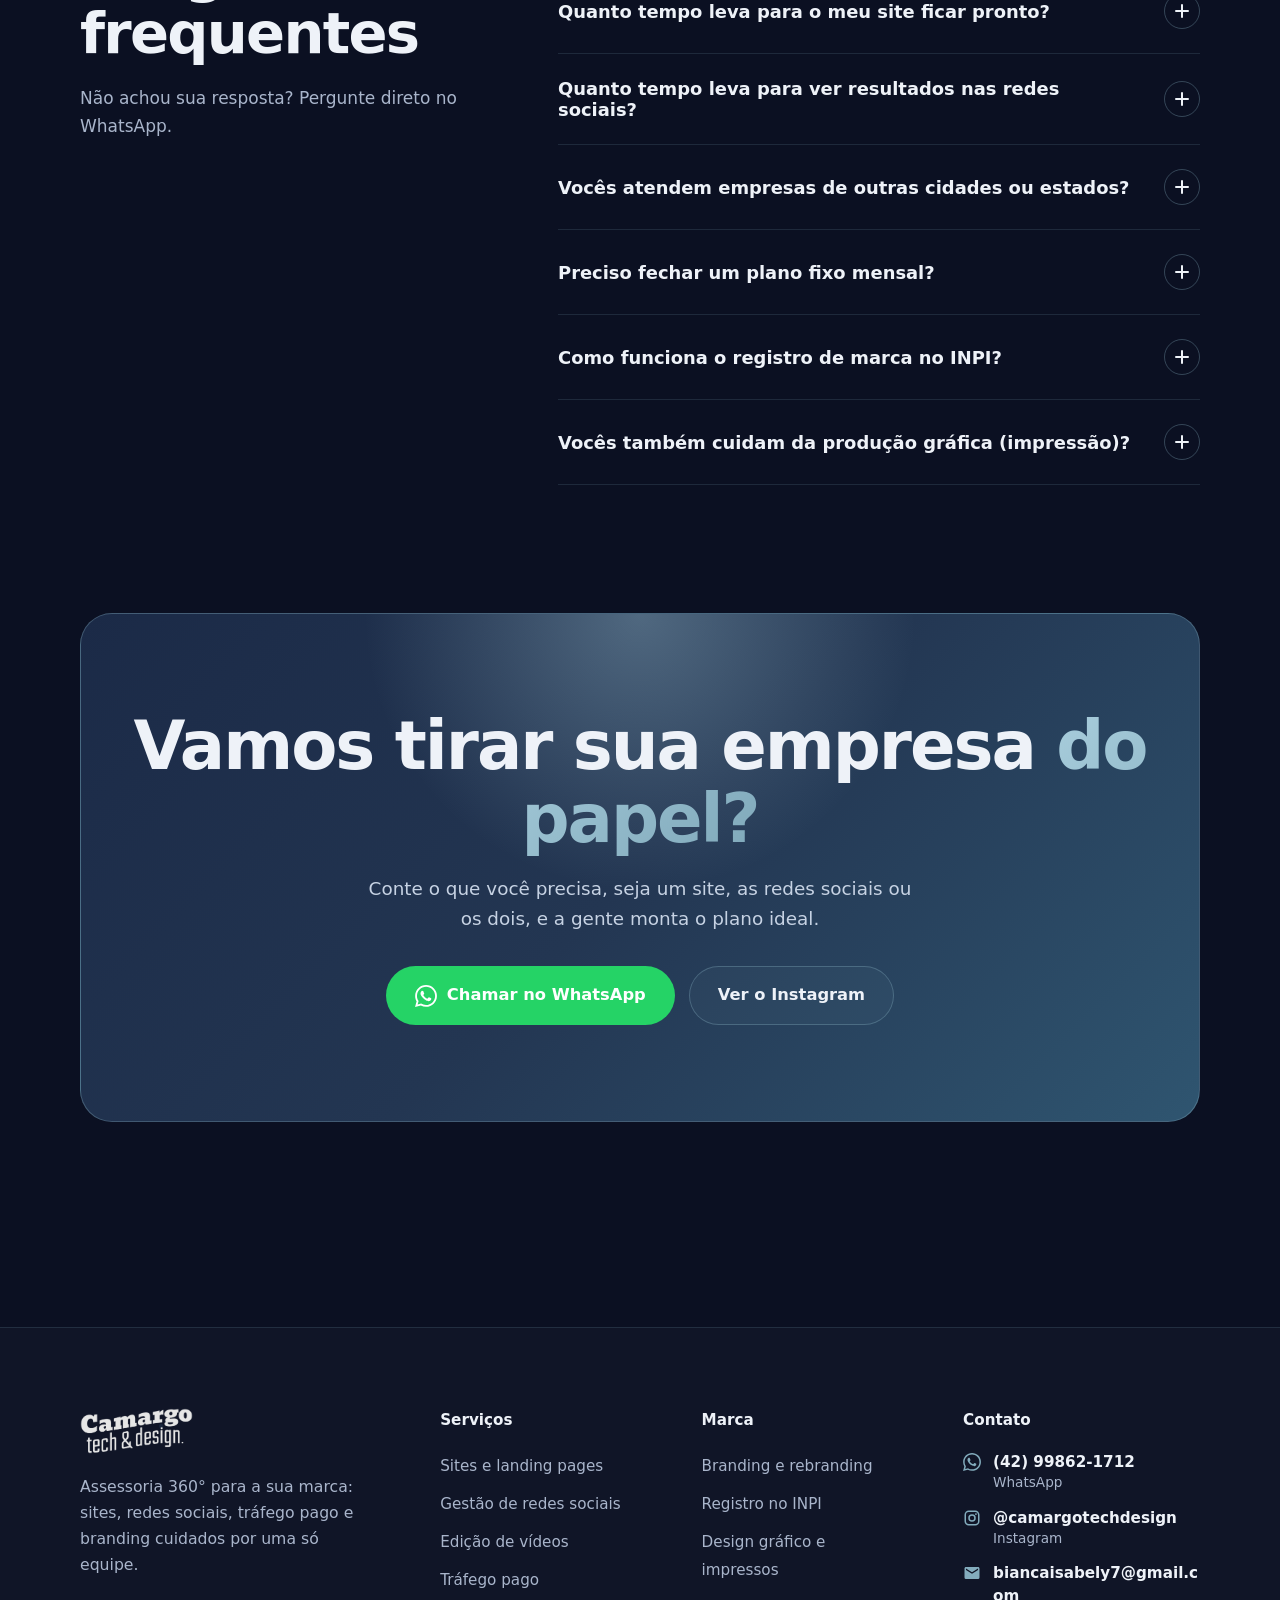
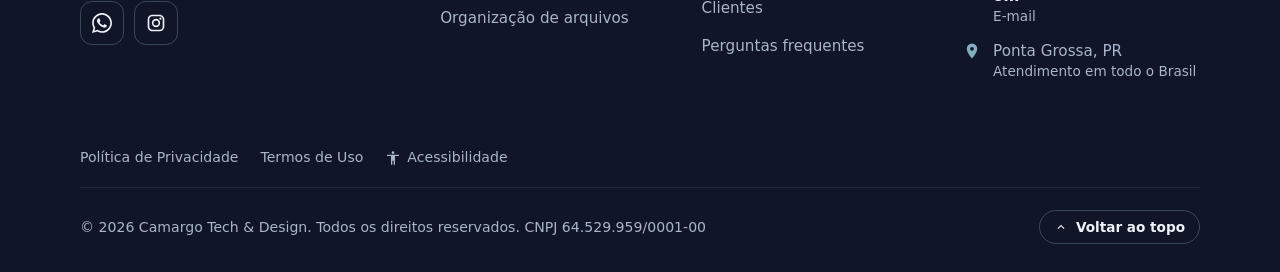
==== commit 7068b1dd: "SEO: imagem de compartilhamento, ícones, dados estruturados (WebSite e FAQ), canonical nas páginas l" ====
--- a/index.html
+++ b/index.html
@@ -6,8 +6,9 @@
     <meta http-equiv="Content-Security-Policy" content="default-src 'self'; script-src 'self' 'unsafe-inline'; style-src 'self' 'unsafe-inline' https://fonts.googleapis.com; font-src https://fonts.gstatic.com; img-src 'self' data: https://ss-garage-cars.netlify.app; connect-src 'self'; frame-src 'none'; object-src 'none'; base-uri 'self'; form-action 'none'; upgrade-insecure-requests">
     <meta name="referrer" content="strict-origin-when-cross-origin">
     <title>Criação de Sites para Pequenas Empresas | Camargo Tech & Design</title>
-    <meta name="description" content="Criação de sites simples, bonitos e com preço acessível para pequenas empresas. Landing pages, sites institucionais e domínio .com.br, com botão direto para o seu WhatsApp. Ponta Grossa (PR) e todo o Brasil.">
-    <meta name="robots" content="index, follow">
+    <meta name="description" content="Criação de sites para pequenas empresas com preço acessível: landing pages e sites institucionais com WhatsApp. Ponta Grossa (PR) e todo o Brasil.">
+    <meta name="robots" content="index, follow, max-image-preview:large">
+    <meta name="author" content="Camargo Tech & Design">
     <meta name="theme-color" content="#0b1022">
     <link rel="canonical" href="https://camargotechdesign.com.br/">
     <meta property="og:title" content="Criação de Sites para Pequenas Empresas | Camargo Tech & Design">
@@ -15,11 +16,20 @@
     <meta property="og:locale" content="pt_BR">
     <meta property="og:site_name" content="Camargo Tech & Design">
     <meta name="twitter:card" content="summary_large_image">
-    <meta property="og:image" content="https://camargotechdesign.com.br/icon-camargo.png">
+    <meta property="og:image" content="https://camargotechdesign.com.br/og-image.jpg">
+    <meta property="og:image:width" content="1200">
+    <meta property="og:image:height" content="630">
+    <meta property="og:image:type" content="image/jpeg">
+    <meta property="og:image:alt" content="Camargo Tech & Design: criação de sites para pequenas empresas">
+    <meta name="twitter:title" content="Criação de Sites para Pequenas Empresas | Camargo Tech & Design">
+    <meta name="twitter:description" content="Sites simples e profissionais com preço acessível para pequenos negócios. Peça seu orçamento pelo WhatsApp.">
+    <meta name="twitter:image" content="https://camargotechdesign.com.br/og-image.jpg">
     <meta property="og:type" content="website">
     <meta property="og:url" content="https://camargotechdesign.com.br/">
-    <link rel="icon" type="image/png" href="favicon.png">
-    <link rel="apple-touch-icon" href="icon-camargo.png">
+    <link rel="icon" href="/favicon.ico" sizes="any">
+    <link rel="icon" type="image/png" sizes="48x48" href="/favicon-48.png">
+    <link rel="icon" type="image/png" sizes="192x192" href="/icon-192.png">
+    <link rel="apple-touch-icon" href="/apple-touch-icon.png">
     <script type="application/ld+json">
 {
   "@context": "https://schema.org",
@@ -29,7 +39,7 @@
   "description": "Criação de sites simples e profissionais para pequenas empresas, landing pages, gestão de redes sociais e tráfego pago.",
   "url": "https://camargotechdesign.com.br/",
   "logo": "https://camargotechdesign.com.br/logo-camargo.png",
-  "image": "https://camargotechdesign.com.br/icon-camargo.png",
+  "image": "https://camargotechdesign.com.br/og-image.jpg",
   "telephone": "+55-42-99862-1712",
   "email": "biancaisabely7@gmail.com",
   "taxID": "64.529.959/0001-00",
@@ -95,6 +105,83 @@
   }
 }
     </script>
+    <script type="application/ld+json">
+{
+  "@context": "https://schema.org",
+  "@type": "WebSite",
+  "@id": "https://camargotechdesign.com.br/#site",
+  "name": "Camargo Tech & Design",
+  "url": "https://camargotechdesign.com.br/",
+  "inLanguage": "pt-BR",
+  "publisher": {
+    "@id": "https://camargotechdesign.com.br/#empresa"
+  }
+}
+    </script>
+    <script type="application/ld+json">
+{
+  "@context": "https://schema.org",
+  "@type": "FAQPage",
+  "mainEntity": [
+    {
+      "@type": "Question",
+      "name": "Quanto custa um site para pequena empresa?",
+      "acceptedAnswer": {
+        "@type": "Answer",
+        "text": "Trabalhamos com preços acessíveis, pensados para pequenos negócios. O valor depende do tipo de site (landing page ou site institucional) e da quantidade de páginas. Peça um orçamento pelo WhatsApp, sem compromisso."
+      }
+    },
+    {
+      "@type": "Question",
+      "name": "Quanto tempo leva para o meu site ficar pronto?",
+      "acceptedAnswer": {
+        "@type": "Answer",
+        "text": "Depende do tamanho do projeto: uma landing page é mais rápida que um site institucional completo. No orçamento pelo WhatsApp já passamos o prazo para o seu caso."
+      }
+    },
+    {
+      "@type": "Question",
+      "name": "Quanto tempo leva para ver resultados nas redes sociais?",
+      "acceptedAnswer": {
+        "@type": "Answer",
+        "text": "Trabalhamos com sprints mensais focados em consistência. Os primeiros resultados de organização e identidade visual aparecem já no primeiro ciclo; o crescimento de engajamento e vendas costuma ser progressivo, conforme a constância das publicações."
+      }
+    },
+    {
+      "@type": "Question",
+      "name": "Vocês atendem empresas de outras cidades ou estados?",
+      "acceptedAnswer": {
+        "@type": "Answer",
+        "text": "Sim. Grande parte do atendimento é feita remotamente, com reuniões online e aprovação de materiais pelo WhatsApp, sem perder a proximidade."
+      }
+    },
+    {
+      "@type": "Question",
+      "name": "Preciso fechar um plano fixo mensal?",
+      "acceptedAnswer": {
+        "@type": "Answer",
+        "text": "Não necessariamente. Temos projetos pontuais (como um site ou um rebranding) e também acompanhamento recorrente por sprints, conforme a necessidade da sua empresa."
+      }
+    },
+    {
+      "@type": "Question",
+      "name": "Como funciona o registro de marca no INPI?",
+      "acceptedAnswer": {
+        "@type": "Answer",
+        "text": "Fazemos a análise de viabilidade do nome e acompanhamos todo o processo junto ao INPI. O prazo final depende do órgão federal, mas cuidamos de cada etapa para você não perder nenhum detalhe."
+      }
+    },
+    {
+      "@type": "Question",
+      "name": "Vocês também cuidam da produção gráfica (impressão)?",
+      "acceptedAnswer": {
+        "@type": "Answer",
+        "text": "Sim. Oferecemos assessoria de produção: buscamos as gráficas com o melhor custo-benefício para uniformes, banners, cartões e fachadas."
+      }
+    }
+  ]
+}
+    </script>
     <link rel="preconnect" href="https://fonts.googleapis.com">
     <link rel="preconnect" href="https://fonts.gstatic.com" crossorigin>
     <link href="https://fonts.googleapis.com/css2?family=Plus+Jakarta+Sans:wght@400;500;600;700;800&display=swap" rel="stylesheet">
@@ -1240,7 +1327,7 @@
     <!-- MENU -->
     <nav class="nav" id="nav" aria-label="Principal">
         <div class="wrap">
-            <a href="#topo" class="nav-logo" aria-label="Camargo Tech & Design, voltar ao início"><img src="logo-camargo.png" alt="Camargo Tech & Design" width="624" height="255"></a>
+            <a href="#topo" class="nav-logo" aria-label="Camargo Tech & Design, voltar ao início"><img src="logo-camargo.png" alt="Camargo Tech & Design" width="624" height="255" fetchpriority="high"></a>
             <ul class="nav-links">
                 <li><a href="#sites">Sites</a></li>
                 <li><a href="#redes-sociais">Redes sociais</a></li>
